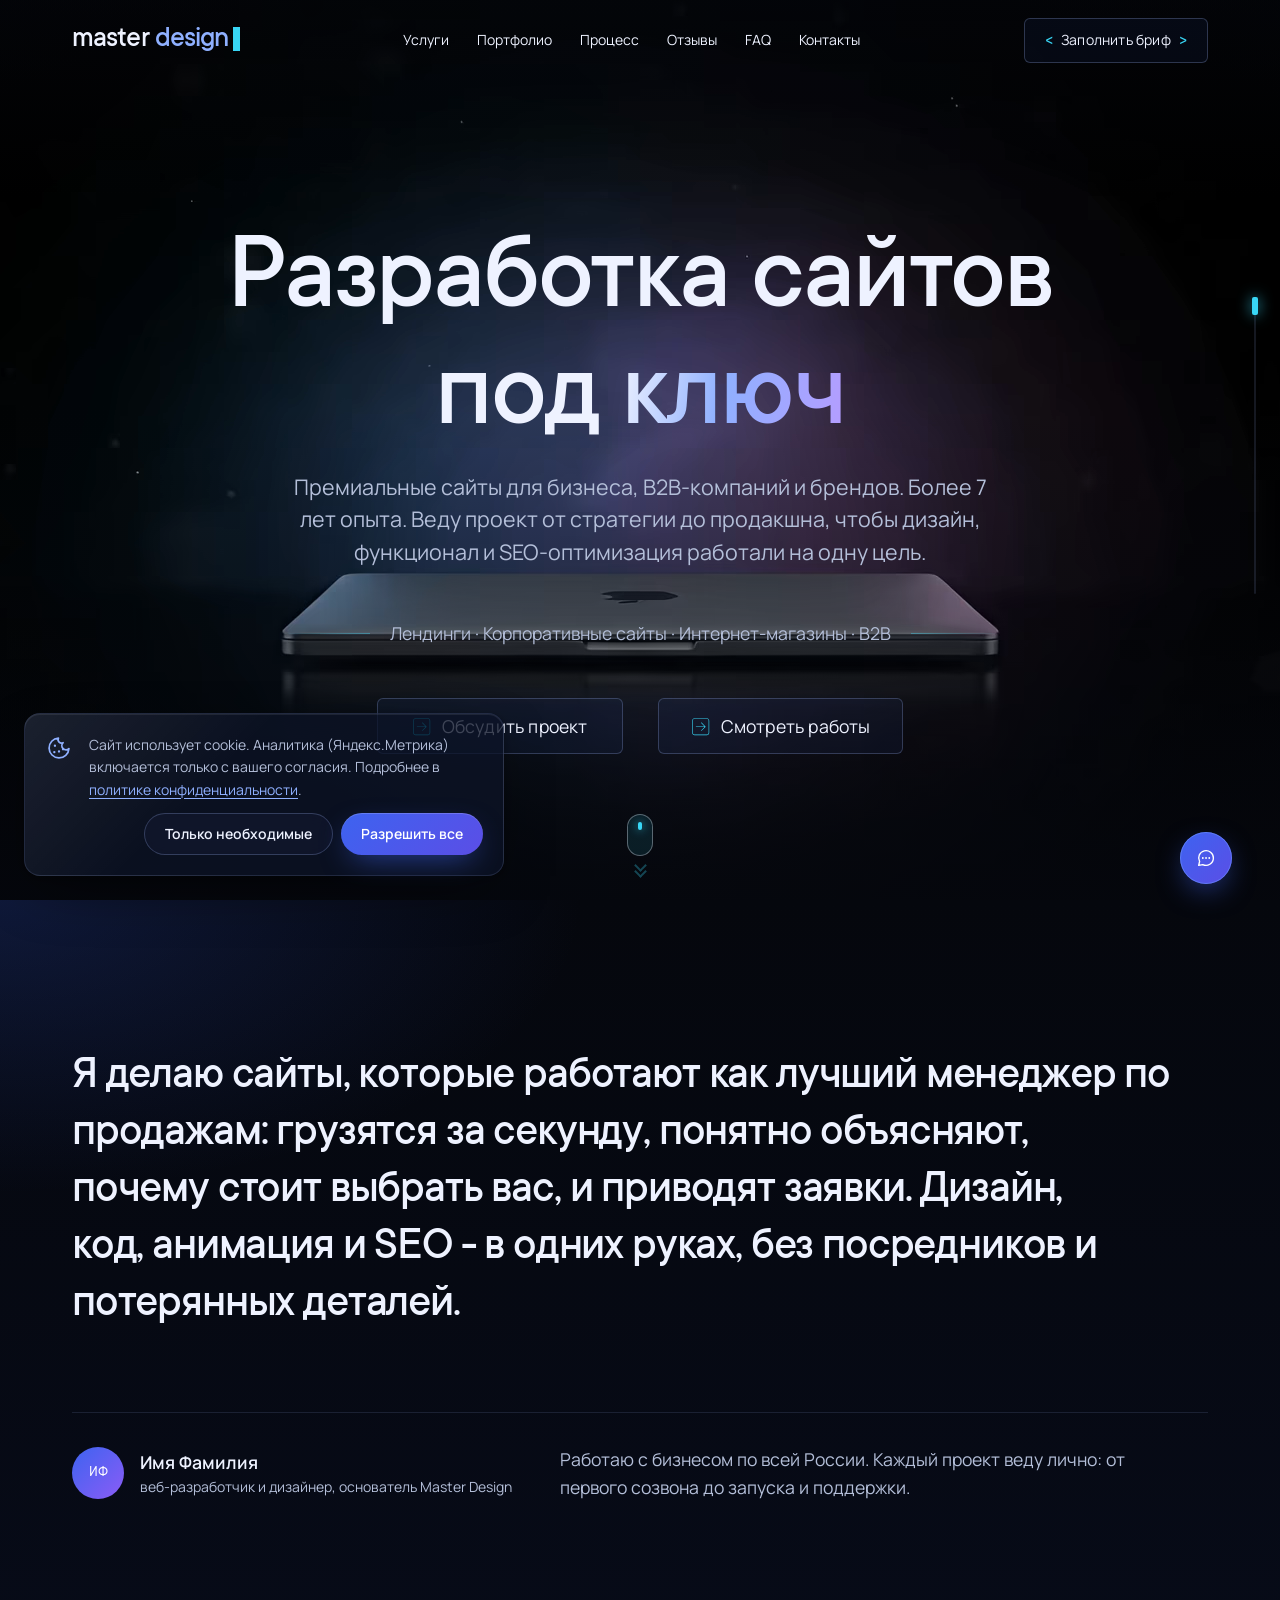
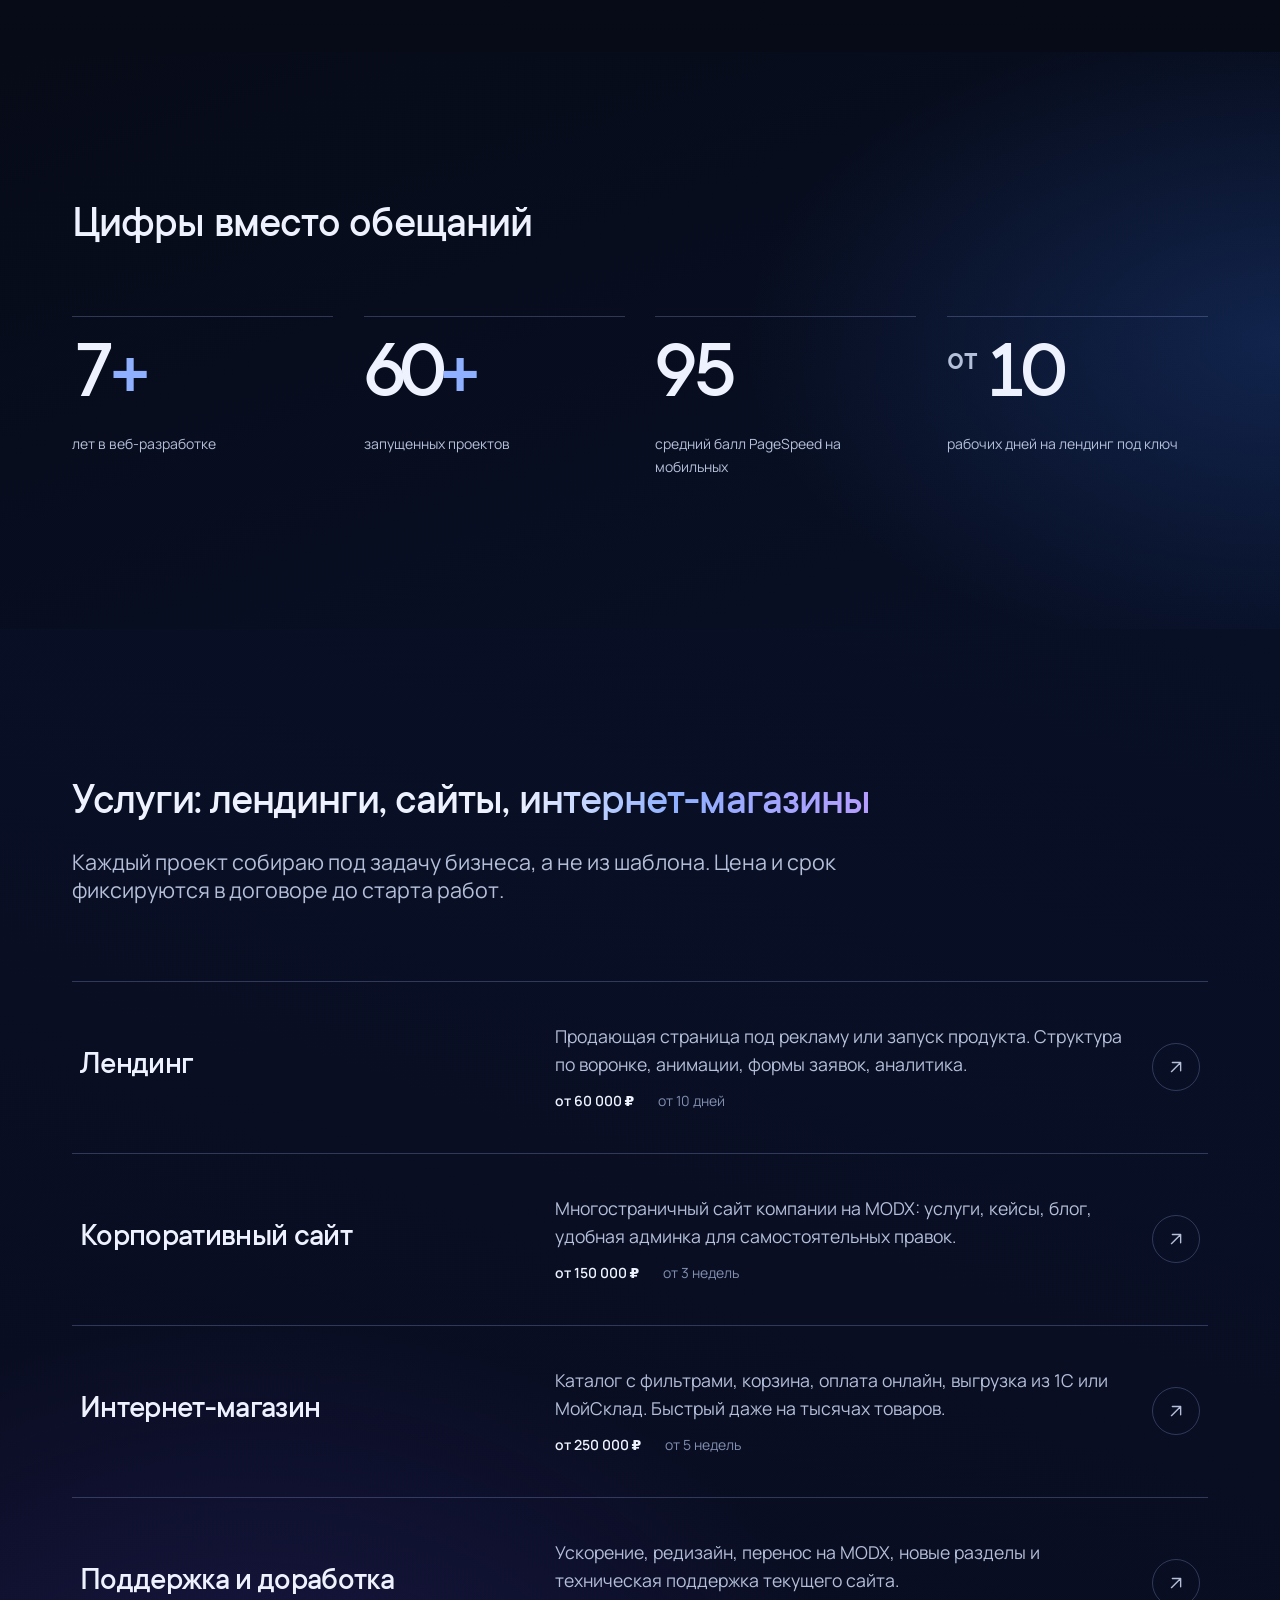
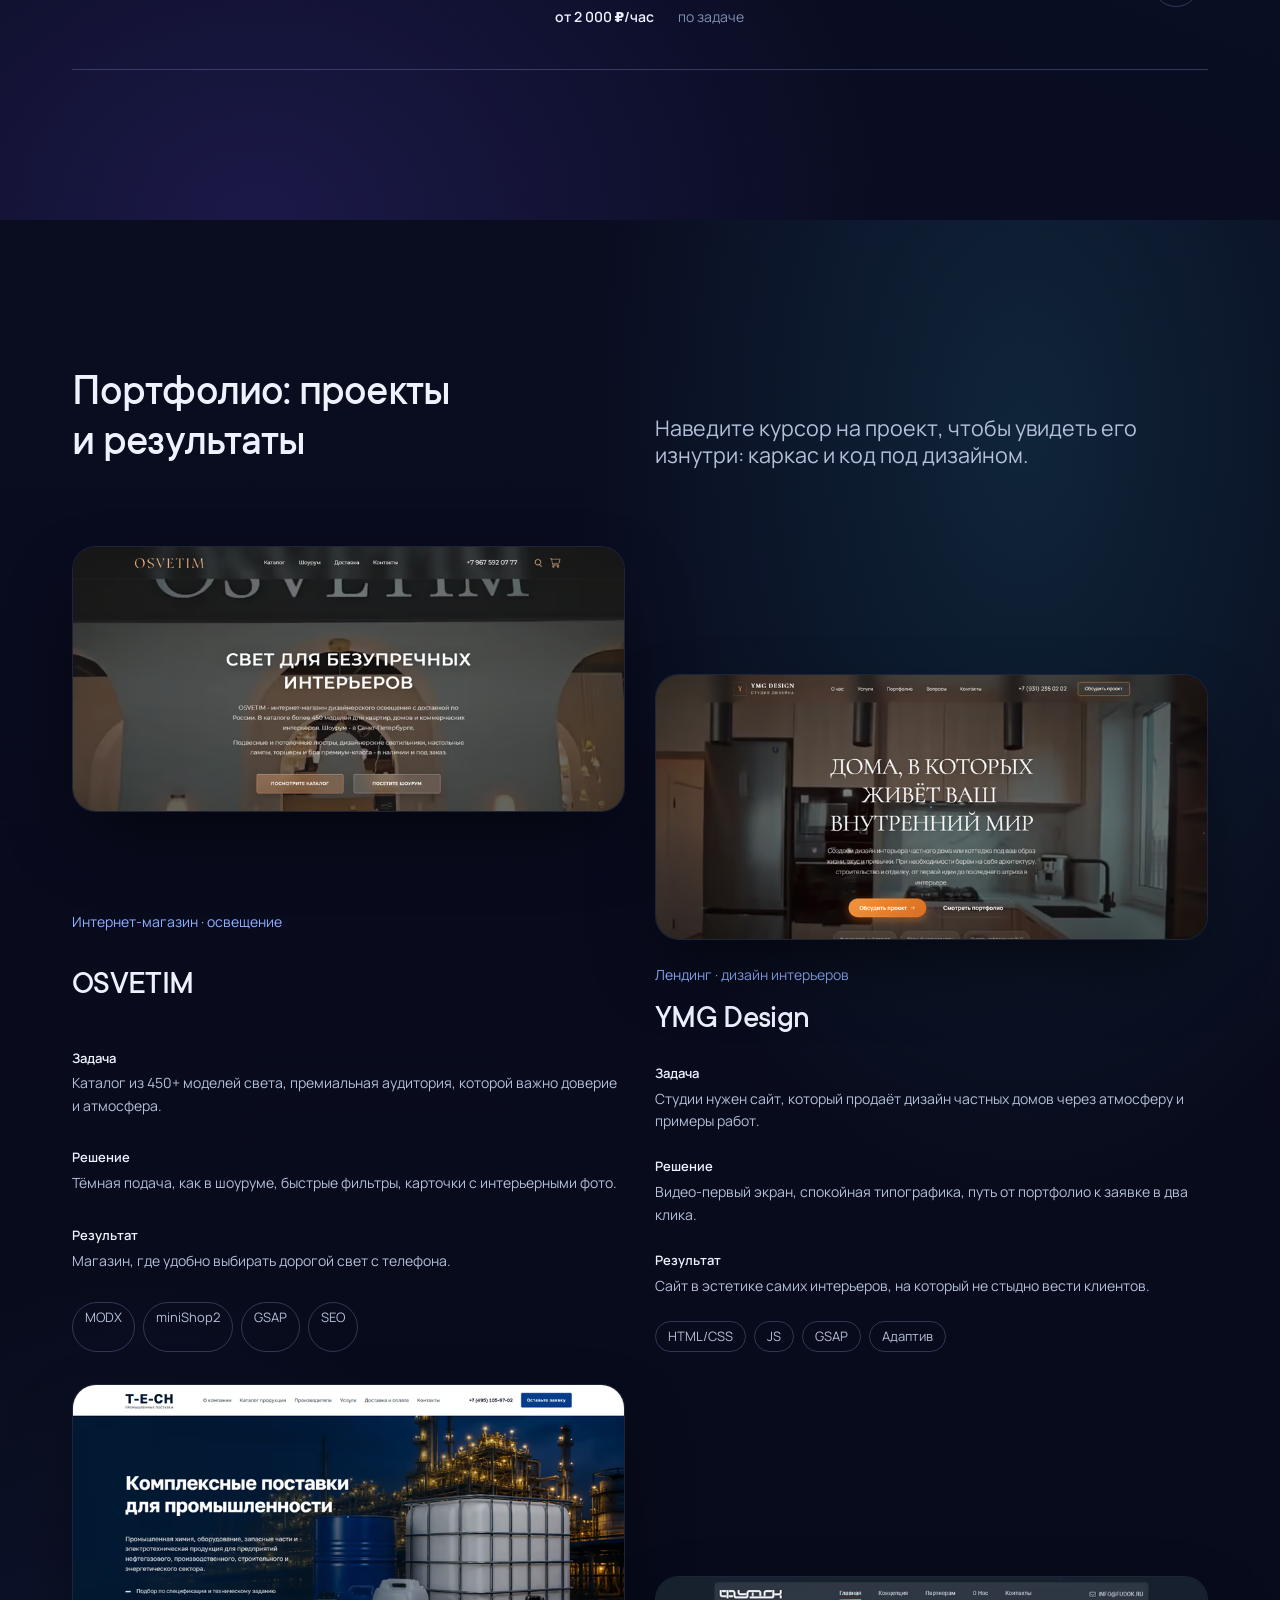
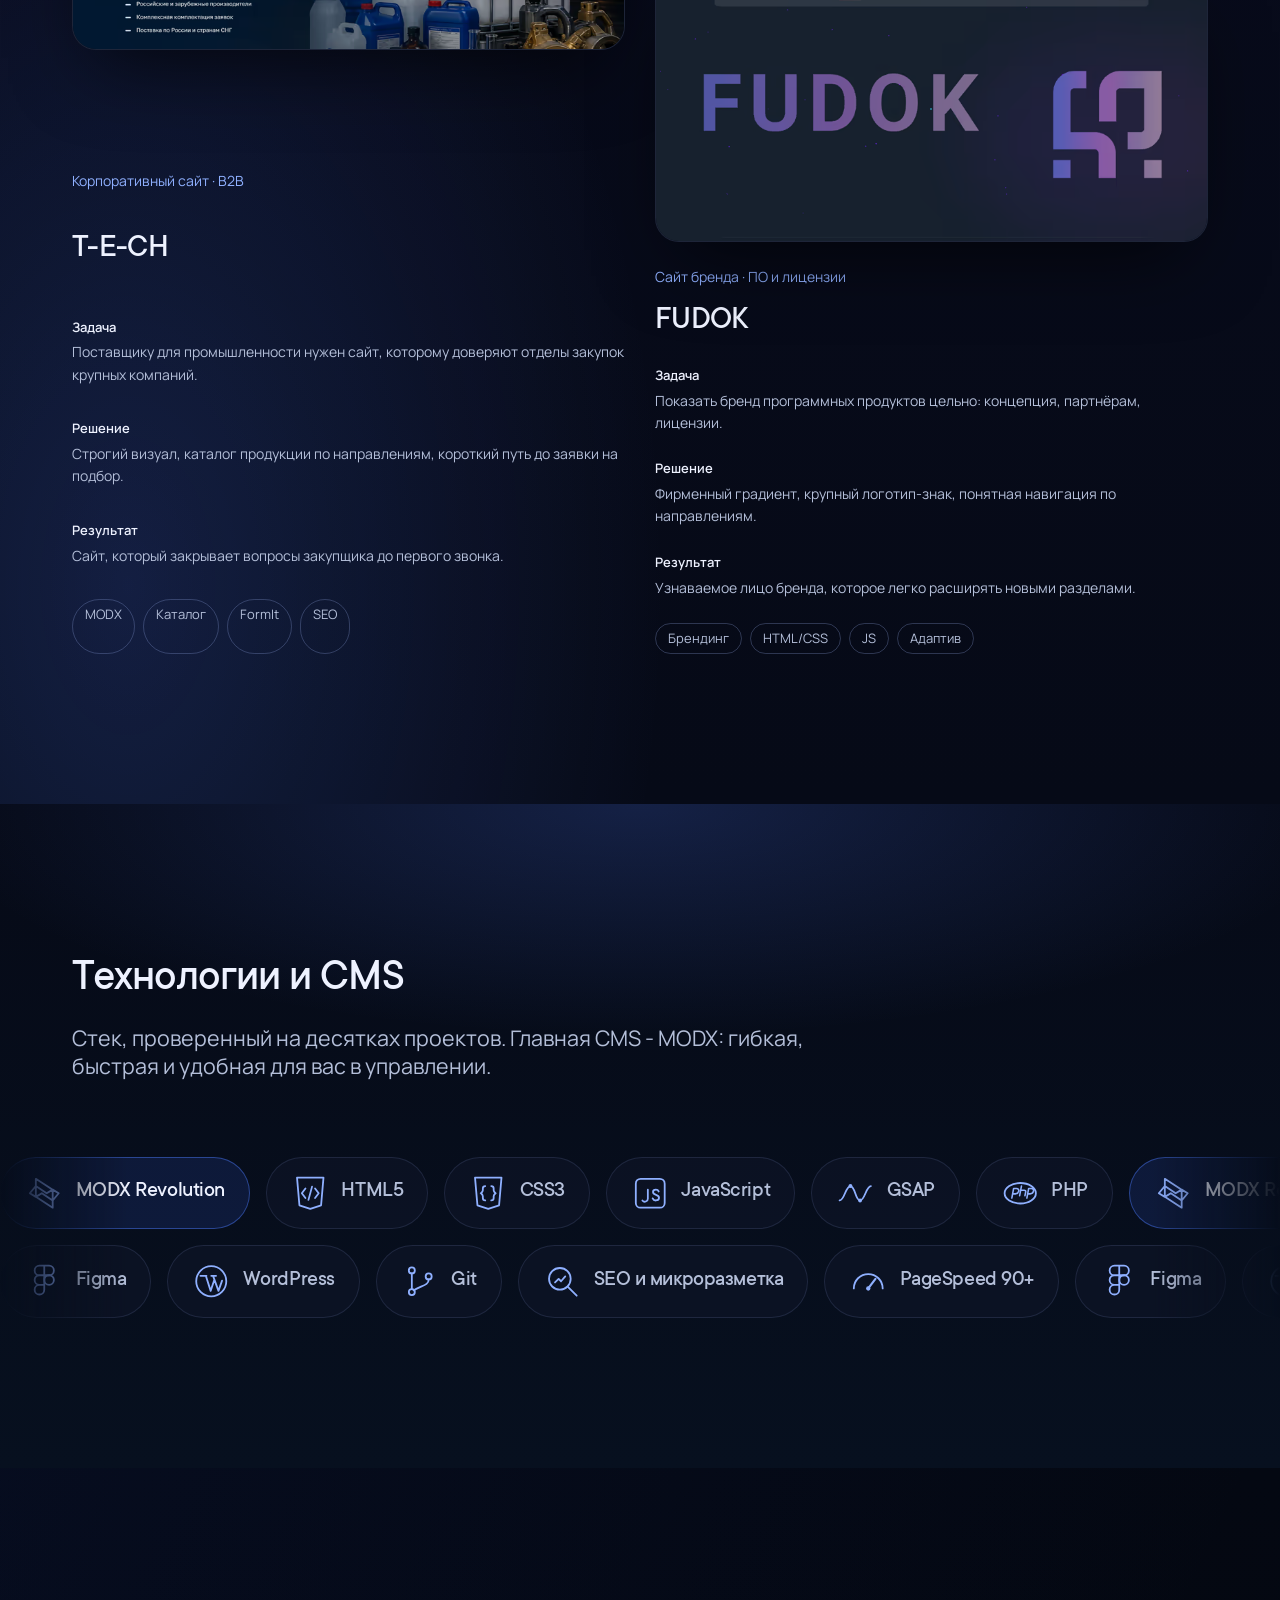
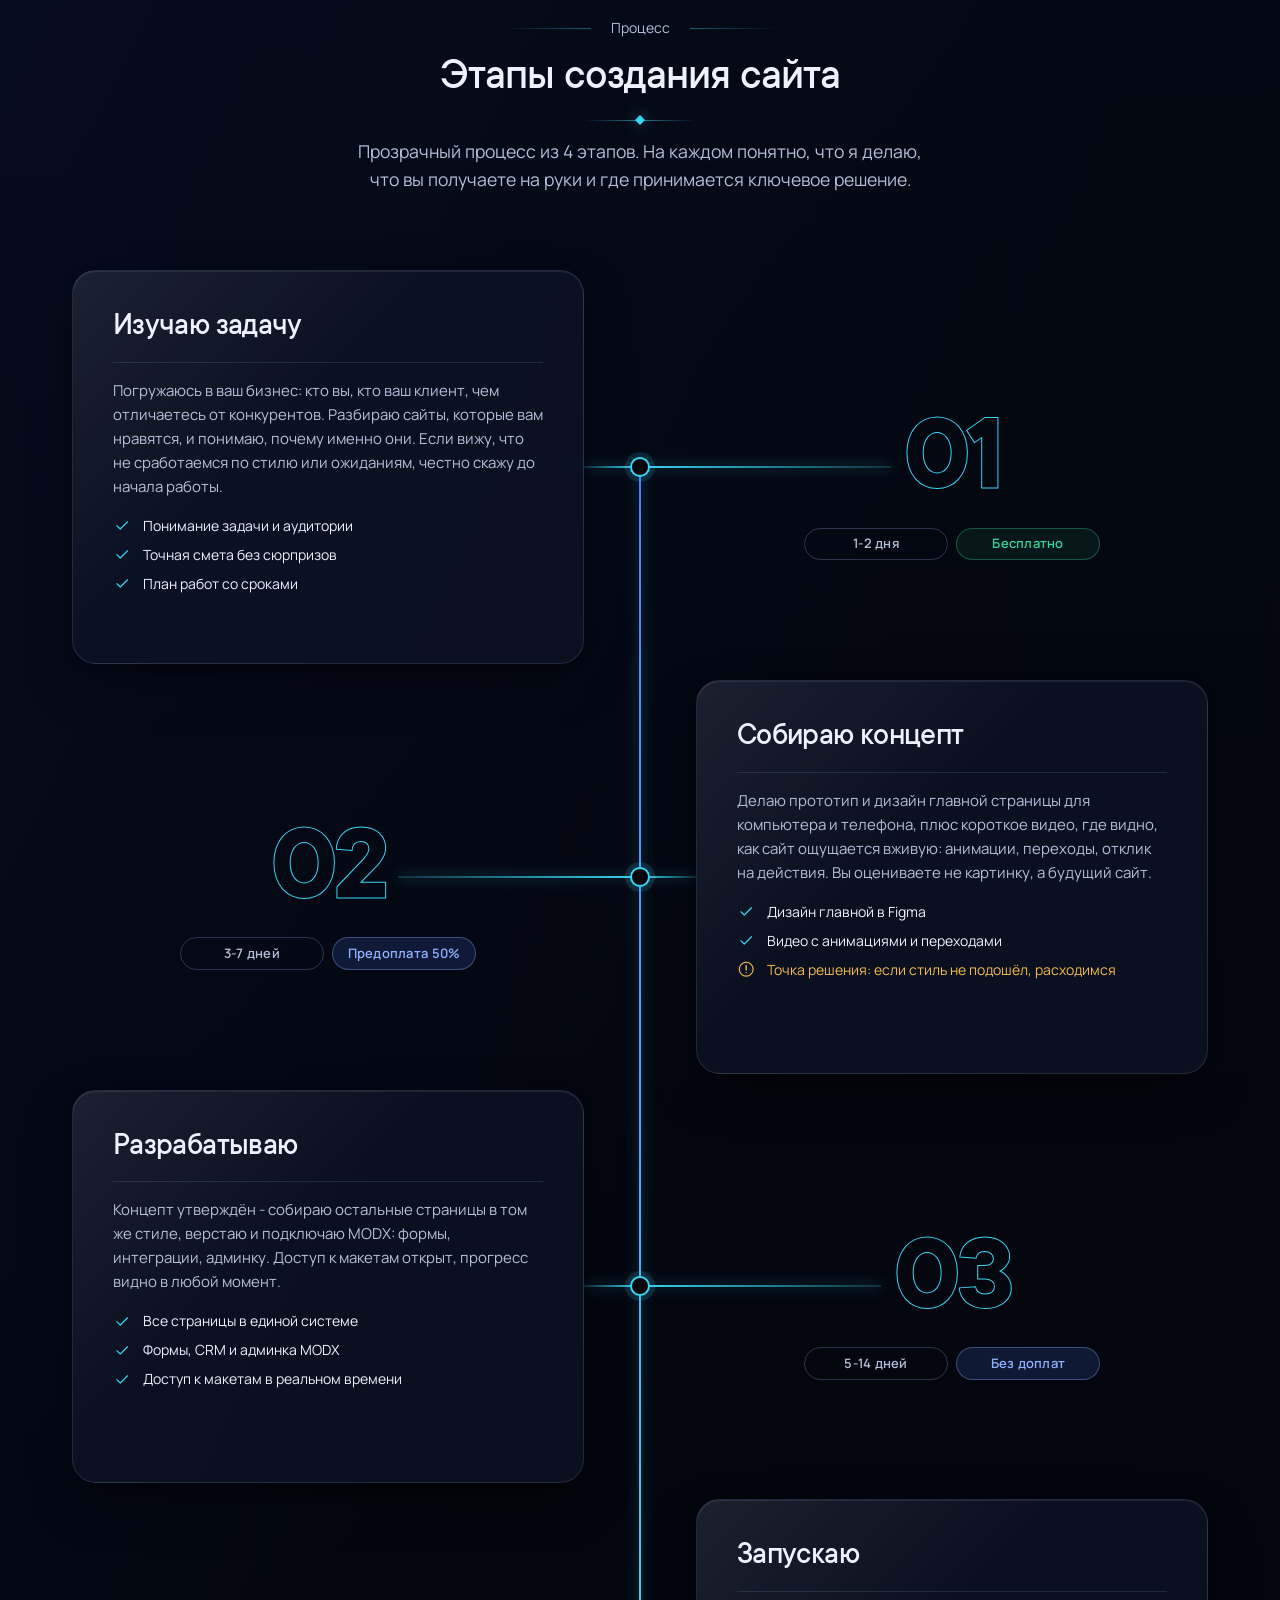
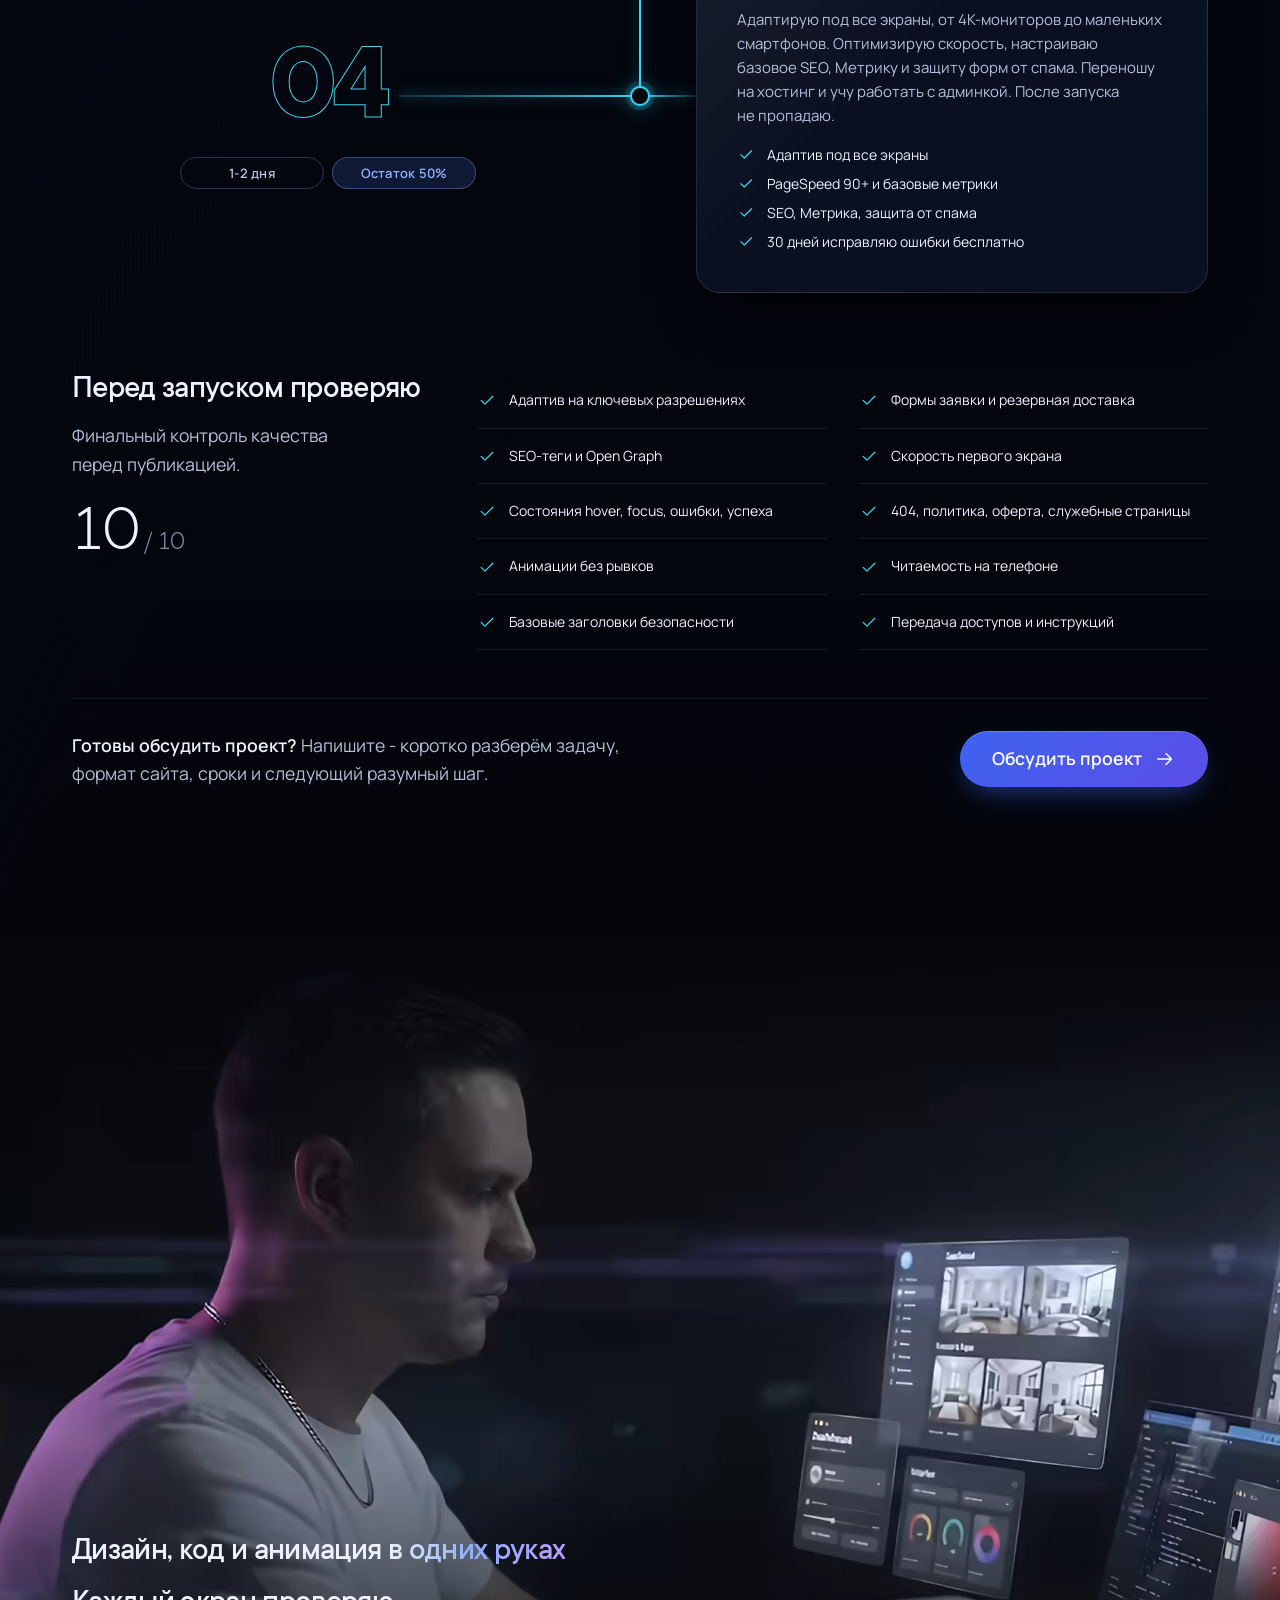
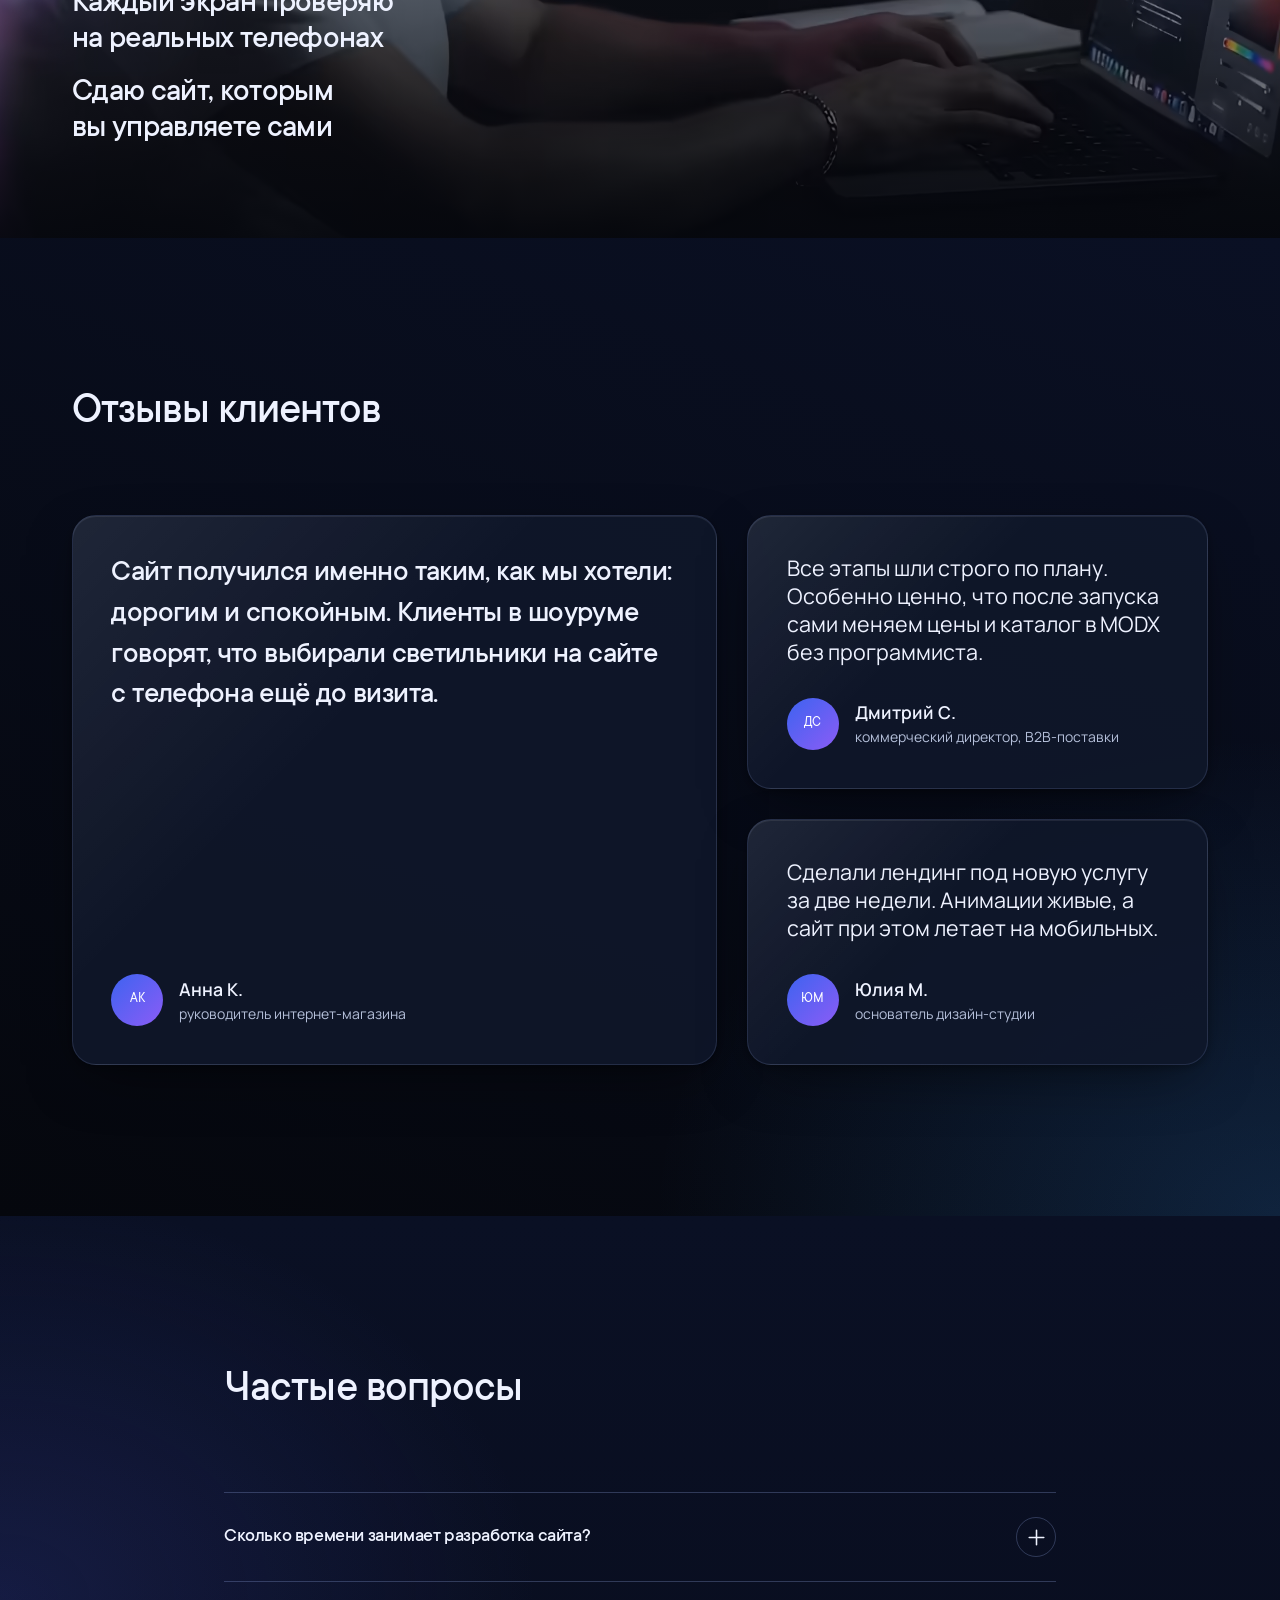
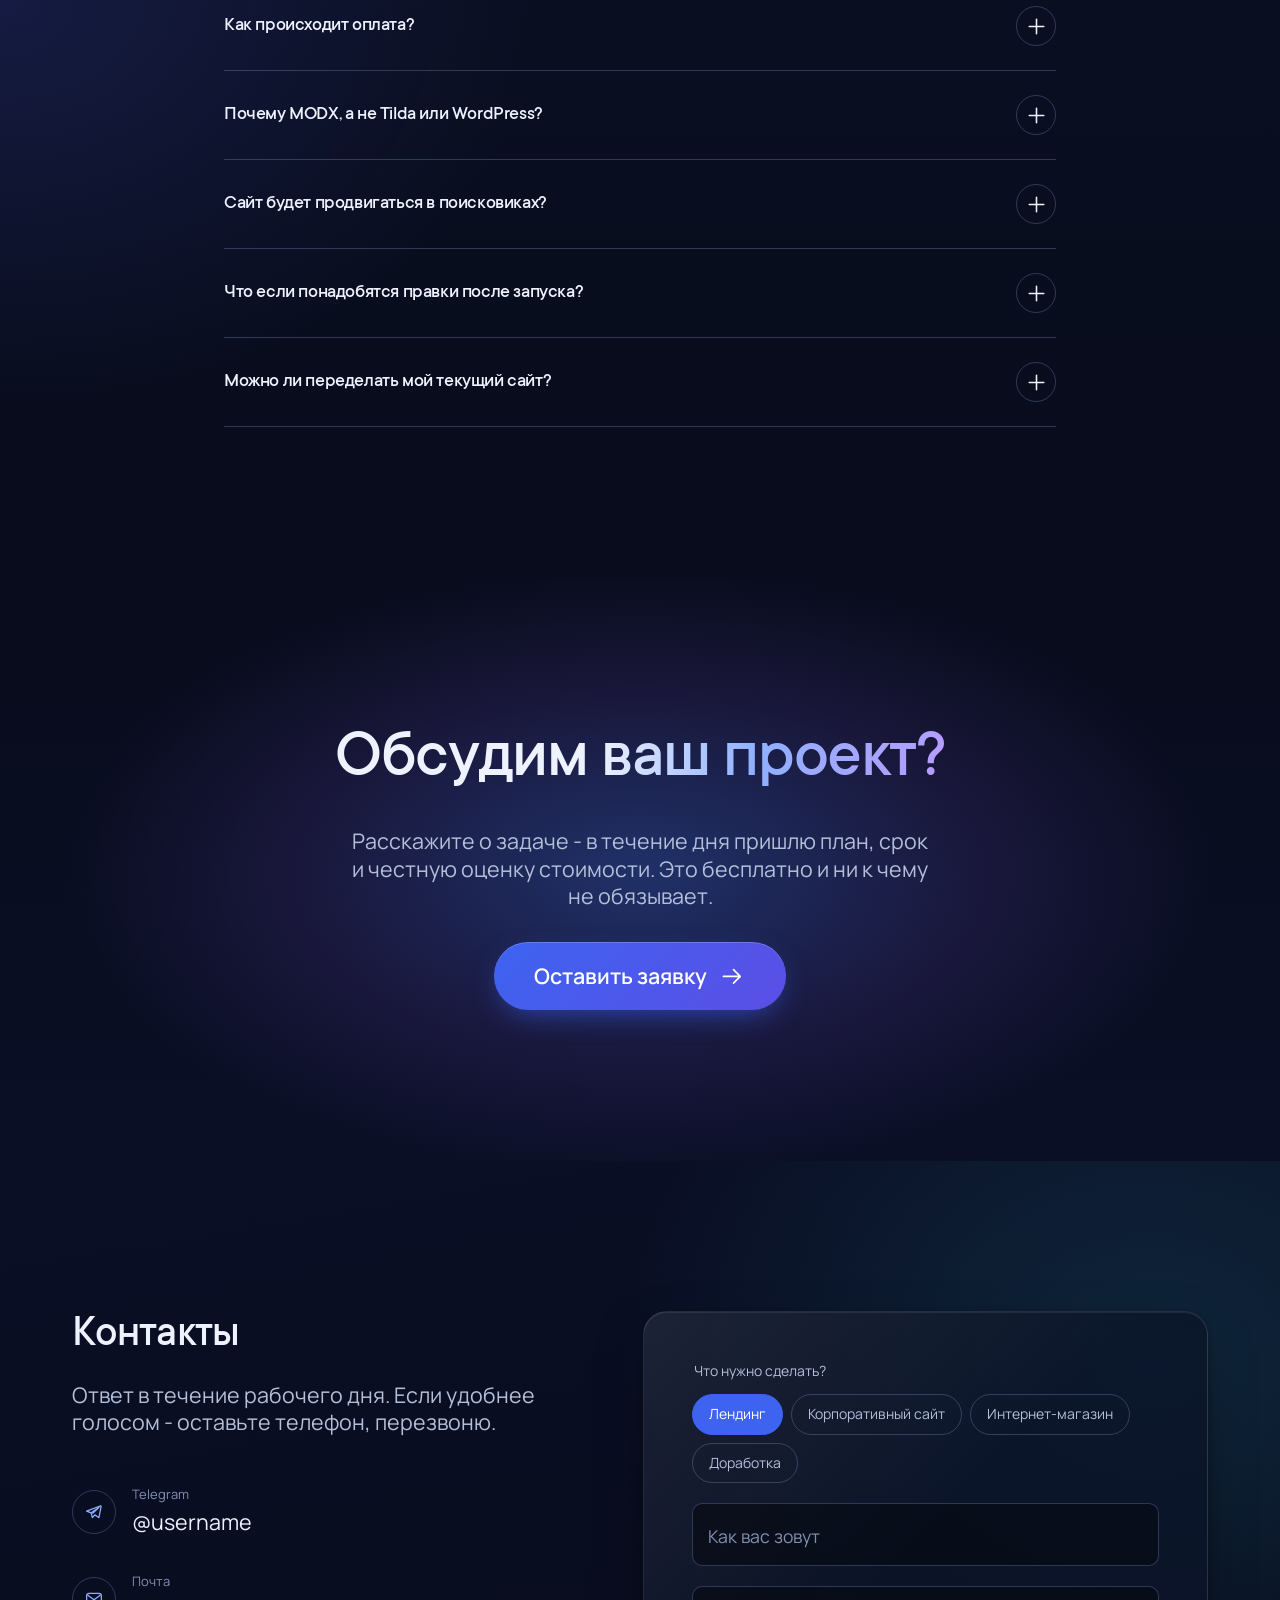
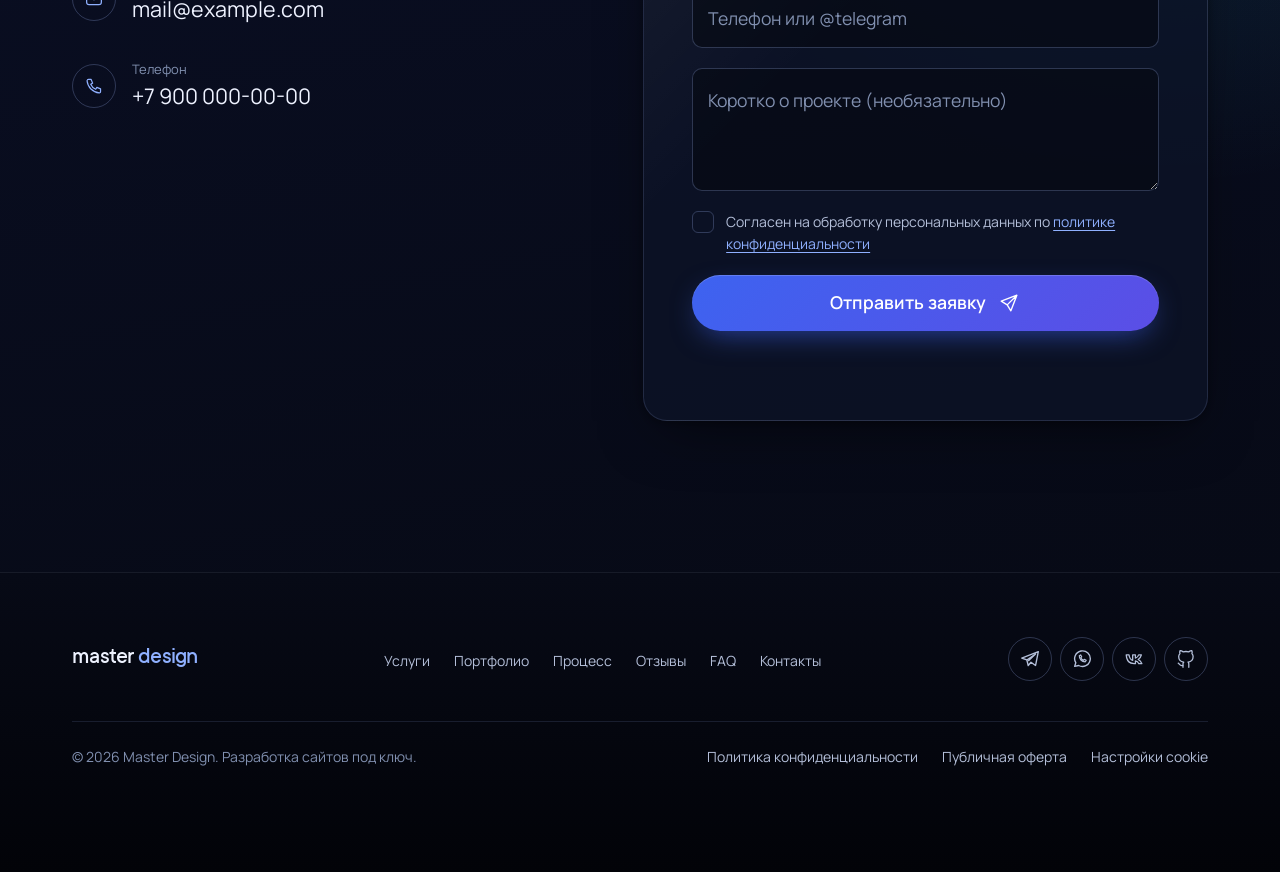
==== index.html @ 14c675ec "Process steps block update" ====
<!DOCTYPE html>
<html lang="ru" class="no-js">
<head>
  <!-- chunk:head-meta -->
  <meta charset="utf-8">
  <script>document.documentElement.classList.replace('no-js', 'js');</script>
  <meta name="viewport" content="width=device-width, initial-scale=1, viewport-fit=cover">
  <title>Разработка сайтов под ключ, лендингов и интернет-магазинов | Master Design</title>
  <meta name="description" content="Создаю сайты, лендинги и интернет-магазины под ключ: дизайн, анимация, адаптив, SEO-оптимизация и CMS MODX. Быстрые сайты с высоким баллом PageSpeed. Портфолио и сроки.">
  <link rel="canonical" href="https://master-design.com/">
  <meta name="theme-color" content="#05070d">
  <meta name="color-scheme" content="dark">
  <meta name="format-detection" content="telephone=no">
  <!-- /chunk:head-meta -->

  <!-- chunk:head-og -->
  <meta property="og:type" content="website">
  <meta property="og:locale" content="ru_RU">
  <meta property="og:site_name" content="Master Design">
  <meta property="og:title" content="Разработка сайтов под ключ | Master Design">
  <meta property="og:description" content="Сайты, лендинги и интернет-магазины с премиальным дизайном и быстрой загрузкой.">
  <meta property="og:url" content="https://master-design.com/">
  <meta property="og:image" content="https://master-design.com/assets/images/og/og-cover.jpg">
  <meta property="og:image:width" content="1200">
  <meta property="og:image:height" content="630">
  <meta property="og:image:alt" content="Master Design - разработка сайтов под ключ">
  <meta name="twitter:card" content="summary_large_image">
  <meta name="twitter:title" content="Разработка сайтов под ключ | Master Design">
  <meta name="twitter:description" content="Сайты, лендинги и интернет-магазины с премиальным дизайном и быстрой загрузкой.">
  <meta name="twitter:image" content="https://master-design.com/assets/images/og/og-cover.jpg">
  <!-- /chunk:head-og -->

  <!-- chunk:head-icons -->
  <link rel="icon" href="assets/images/favicon/favicon.ico" sizes="32x32">
  <link rel="icon" href="assets/images/favicon/favicon.svg" type="image/svg+xml">
  <link rel="apple-touch-icon" href="assets/images/favicon/apple-touch-icon.png">
  <link rel="manifest" href="manifest.json">
  <!-- /chunk:head-icons -->

  <!-- chunk:head-preload: только критичное для первого экрана -->
  <link rel="preload" href="assets/fonts/TTCommons-Medium.woff2" as="font" type="font/woff2" crossorigin>
  <link rel="preload" href="assets/video/hero/poster.avif" as="image" type="image/avif" fetchpriority="high">
  <!-- /chunk:head-preload -->

  <!-- chunk:head-critical-css: первый экран (прелоадер) -->
  <style>
    /* TT Commons Medium для логотипа прелоадера (preload + font-display: block): без подмены шрифта и без CLS. Тот же файл потом использует --font-display */
    @font-face{font-family:"TT Commons Logo";font-display:block;font-weight:500;src:url("assets/fonts/TTCommons-Medium.woff2") format("woff2")}
    :root{--c-bg:#05070d;--c-deep:#020308;--c-text:#eef2ff;--c-muted:#8190b0;--c-cyan:#38d6f5}
    html{background:var(--c-bg);color:var(--c-text);color-scheme:dark}
    body{margin:0;font-family:"Manrope","Segoe UI",system-ui,sans-serif}
    .preloader{position:fixed;inset:0;z-index:1000;display:grid;place-items:center;background:var(--c-deep)}
    .preloader__inner{display:grid;gap:22px;justify-items:center;width:fit-content;max-width:90vw}
    .preloader__logo{display:flex;align-items:baseline;justify-content:flex-start;width:5.7em;height:1.1em;margin:0;font:500 clamp(2rem,1.5rem + 3vw,3.5rem)/1 "TT Commons Logo","TT Commons","Segoe UI",sans-serif;letter-spacing:-.03em;color:var(--c-text)}
    .preloader__text{display:inline-block;white-space:pre}
    .preloader__caret{display:inline-block;width:.22em;height:.81em;margin-left:.16em;transform:translateY(.17em);background:var(--c-cyan);box-shadow:0 0 18px rgba(56,214,245,.55);animation:pl-blink 1s steps(1) infinite}
    @keyframes pl-blink{50%{opacity:0}}
    .preloader.is-done{pointer-events:none}
    .preloader__bar{position:relative;width:100%;height:1px;background:rgba(148,170,230,.16);overflow:hidden}
    .preloader__fill{position:absolute;inset:0;background:linear-gradient(90deg,#4f7cff,#38d6f5);transform:scaleX(0);transform-origin:left}
    .preloader__count{font:500 .8125rem/1 "Manrope",sans-serif;color:var(--c-muted);font-variant-numeric:tabular-nums}
    .no-js .preloader{display:none}
    .visually-hidden{position:absolute!important;width:1px;height:1px;margin:-1px;overflow:hidden;clip:rect(0 0 0 0);white-space:nowrap}
    .skip-link{position:fixed;top:16px;left:16px;transform:translateY(-200%)}
    /* Контент скрыт, пока не пришёл style.css: иначе перестройка вёрстки под прелоадером даёт CLS */
    .js #smooth-wrapper{visibility:hidden}
    .js:not(.fonts-ready) .hero__content{visibility:hidden}
  </style>
  <!-- /chunk:head-critical-css -->

  <!-- Стили блокирующие: навбар и первый экран видны сразу с первой отрисовки, без "выпрыгивания"
       после асинхронной подгрузки style.css -->
  <link rel="stylesheet" href="design-tokens.css?v=20261003j">
  <link rel="stylesheet" href="style.css?v=20261003j">

  <!-- chunk:head-schema -->
  <script type="application/ld+json">
  {
    "@context": "https://schema.org",
    "@graph": [
      {
        "@type": "ProfessionalService",
        "@id": "https://master-design.com/#service",
        "name": "Master Design",
        "url": "https://master-design.com/",
        "image": "https://master-design.com/assets/images/og/og-cover.jpg",
        "logo": "https://master-design.com/assets/images/favicon/icon-512.png",
        "description": "Разработка сайтов, лендингов и интернет-магазинов под ключ.",
        "areaServed": { "@type": "Country", "name": "Россия" },
        "priceRange": "₽₽",
        "email": "mail@example.com",
        "telephone": "+7-900-000-00-00",
        "founder": { "@id": "https://master-design.com/#person" },
        "knowsAbout": ["Разработка сайтов", "Лендинги", "Интернет-магазины", "MODX", "SEO-оптимизация", "GSAP-анимация"],
        "hasOfferCatalog": {
          "@type": "OfferCatalog",
          "name": "Услуги",
          "itemListElement": [
            { "@type": "Offer", "itemOffered": { "@type": "Service", "name": "Разработка лендинга" } },
            { "@type": "Offer", "itemOffered": { "@type": "Service", "name": "Корпоративный сайт под ключ" } },
            { "@type": "Offer", "itemOffered": { "@type": "Service", "name": "Интернет-магазин на MODX" } },
            { "@type": "Offer", "itemOffered": { "@type": "Service", "name": "Поддержка и доработка сайтов" } }
          ]
        },
        "sameAs": []
      },
      {
        "@type": "Person",
        "@id": "https://master-design.com/#person",
        "name": "Имя Фамилия",
        "jobTitle": "Веб-разработчик",
        "url": "https://master-design.com/",
        "worksFor": { "@id": "https://master-design.com/#service" }
      },
      {
        "@type": "FAQPage",
        "@id": "https://master-design.com/#faq",
        "mainEntity": [
          { "@type": "Question", "name": "Сколько времени занимает разработка сайта?", "acceptedAnswer": { "@type": "Answer", "text": "Лендинг - от 10 рабочих дней, корпоративный сайт - от 3 недель, интернет-магазин - от 5 недель. Точный срок фиксируется в договоре после брифа." } },
          { "@type": "Question", "name": "Как происходит оплата?", "acceptedAnswer": { "@type": "Answer", "text": "Работа делится на этапы. Предоплата 50%, остаток - после приёмки готового сайта. Работаю по договору, возможна оплата от ИП или самозанятого." } },
          { "@type": "Question", "name": "Почему MODX, а не Tilda или WordPress?", "acceptedAnswer": { "@type": "Answer", "text": "MODX не ограничивает дизайн, быстро работает и безопасен. Вы получаете удобную админку, где сами меняете тексты, цены и фото без программиста." } },
          { "@type": "Question", "name": "Сайт будет продвигаться в поисковиках?", "acceptedAnswer": { "@type": "Answer", "text": "Базовая SEO-оптимизация входит в каждый проект: структура заголовков, мета-теги, микроразметка, скорость загрузки, адаптивность и настройка аналитики." } },
          { "@type": "Question", "name": "Что если понадобятся правки после запуска?", "acceptedAnswer": { "@type": "Answer", "text": "30 дней после запуска исправляю ошибки бесплатно. Дальше доступна поддержка по часам или ежемесячный тариф." } },
          { "@type": "Question", "name": "Можно ли переделать мой текущий сайт?", "acceptedAnswer": { "@type": "Answer", "text": "Да. Сначала провожу аудит: скорость, SEO, удобство. Потом предлагаю редизайн или перенос на MODX с сохранением позиций в поиске." } }
        ]
      }
    ]
  }
  </script>
  <!-- /chunk:head-schema -->

  <!-- chunk:head-analytics: Яндекс.Метрика / GA4 подключаются в script.js (loadAnalytics) только после согласия в cookie-баннере -->

  <script src="assets/js/vendor/gsap.min.js" defer></script>
  <script src="assets/js/vendor/ScrollTrigger.min.js" defer></script>
  <script src="assets/js/vendor/ScrollSmoother.min.js" defer></script>
  <script src="assets/js/vendor/SplitText.min.js" defer></script>
  <script src="script.js?v=20261003j" defer></script>
</head>
<body>
  <!-- chunk:preloader -->
  <div class="preloader js-preloader" role="status" aria-live="polite" aria-label="Загрузка сайта">
    <div class="preloader__inner">
      <p class="preloader__logo" aria-hidden="true"><span class="preloader__text js-preloader-text">master design</span><span class="preloader__caret js-preloader-caret"></span></p>
      <div class="preloader__bar" aria-hidden="true"><span class="preloader__fill js-preloader-fill"></span></div>
      <span class="preloader__count js-preloader-count" aria-hidden="true">0%</span>
    </div>
  </div>
  <!-- /chunk:preloader -->

  <!-- chunk:svg-sprite (копия assets/icons/sprite.svg) -->
  <svg class="visually-hidden" aria-hidden="true" focusable="false" xmlns="http://www.w3.org/2000/svg">
    <symbol id="i-arrow-right" viewBox="0 0 24 24"><path d="M4 12h15M13 6l6 6-6 6" fill="none" stroke="currentColor" stroke-width="1.5" stroke-linecap="round" stroke-linejoin="round"/></symbol>
    <symbol id="i-arrow-up-right" viewBox="0 0 24 24"><path d="M7 17 17 7M8 7h9v9" fill="none" stroke="currentColor" stroke-width="1.5" stroke-linecap="round" stroke-linejoin="round"/></symbol>
    <symbol id="i-arrow-up" viewBox="0 0 24 24"><path d="M12 20V5M6 11l6-6 6 6" fill="none" stroke="currentColor" stroke-width="1.5" stroke-linecap="round" stroke-linejoin="round"/></symbol>
    <symbol id="i-plus" viewBox="0 0 24 24"><path d="M12 5v14M5 12h14" fill="none" stroke="currentColor" stroke-width="1.5" stroke-linecap="round"/></symbol>
    <symbol id="i-close" viewBox="0 0 24 24"><path d="M6 6l12 12M18 6 6 18" fill="none" stroke="currentColor" stroke-width="1.5" stroke-linecap="round"/></symbol>
    <symbol id="i-menu" viewBox="0 0 24 24"><path d="M4 8h16M4 16h10" fill="none" stroke="currentColor" stroke-width="1.5" stroke-linecap="round"/></symbol>
    <symbol id="i-check" viewBox="0 0 24 24"><path d="m5 12.5 4.5 4.5L19 7.5" fill="none" stroke="currentColor" stroke-width="1.5" stroke-linecap="round" stroke-linejoin="round"/></symbol>
    <symbol id="i-alert" viewBox="0 0 24 24"><circle cx="12" cy="12" r="9" fill="none" stroke="currentColor" stroke-width="1.5"/><path d="M12 7.5v5.5M12 16.5h.01" stroke="currentColor" stroke-width="1.8" stroke-linecap="round"/></symbol>
    <symbol id="i-chat" viewBox="0 0 24 24"><path d="M20 12a8 8 0 0 1-11.6 7.1L4 20l1-4.2A8 8 0 1 1 20 12Z" fill="none" stroke="currentColor" stroke-width="1.5" stroke-linejoin="round"/><path d="M8.5 12h.01M12 12h.01M15.5 12h.01" stroke="currentColor" stroke-width="2" stroke-linecap="round"/></symbol>
    <symbol id="i-send" viewBox="0 0 24 24"><path d="M20.5 3.5 10 14M20.5 3.5 14 20.5l-4-6.5-6.5-4 17-6.5Z" fill="none" stroke="currentColor" stroke-width="1.5" stroke-linejoin="round"/></symbol>
    <symbol id="i-mail" viewBox="0 0 24 24"><rect x="3" y="5" width="18" height="14" rx="3" fill="none" stroke="currentColor" stroke-width="1.5"/><path d="m4 7 8 6 8-6" fill="none" stroke="currentColor" stroke-width="1.5" stroke-linejoin="round"/></symbol>
    <symbol id="i-phone" viewBox="0 0 24 24"><path d="M5 4h3.5l1.8 4.5-2.3 1.4a11 11 0 0 0 6.1 6.1l1.4-2.3L20 15.5V19a1.5 1.5 0 0 1-1.6 1.5A16.5 16.5 0 0 1 3.5 5.6 1.5 1.5 0 0 1 5 4Z" fill="none" stroke="currentColor" stroke-width="1.5" stroke-linejoin="round"/></symbol>
    <symbol id="i-telegram" viewBox="0 0 24 24"><path d="M21 4 3 11l5.5 2L10 19l3-3.5 5 3.5L21 4ZM8.5 13 18 6.5 10 14" fill="none" stroke="currentColor" stroke-width="1.5" stroke-linejoin="round"/></symbol>
    <symbol id="i-whatsapp" viewBox="0 0 24 24"><path d="M4 20l1.2-4A8.5 8.5 0 1 1 8.3 19Z" fill="none" stroke="currentColor" stroke-width="1.5" stroke-linejoin="round"/><path d="M9 8.5c0 3.5 2.5 6.5 6.5 6.5l1-1.6-2-1-1 .9a4.5 4.5 0 0 1-2.8-2.8l.9-1-1-2Z" fill="none" stroke="currentColor" stroke-width="1.3" stroke-linejoin="round"/></symbol>
    <symbol id="i-vk" viewBox="0 0 24 24"><path d="M3.5 7.5h3c.5 3 2 5.5 4 6V7.5h3v3.5c1.5-.3 3-2 3.5-3.5h3c-.5 2.2-2 4-3.5 5 1.6.8 3.2 2.4 4 4.5h-3.3c-.7-1.6-2-2.8-3.7-3v3H12c-5 0-8.2-3.5-8.5-9.5Z" fill="none" stroke="currentColor" stroke-width="1.4" stroke-linejoin="round"/></symbol>
    <symbol id="i-github" viewBox="0 0 24 24"><path d="M9 19c-4 1.3-4-2-5.5-2.5M15 21v-3.4a3 3 0 0 0-.8-2.3c2.7-.3 5.5-1.3 5.5-6a4.6 4.6 0 0 0-1.3-3.2 4.3 4.3 0 0 0-.1-3.2s-1-.3-3.4 1.3a11.6 11.6 0 0 0-6 0C6.5 2.6 5.5 2.9 5.5 2.9a4.3 4.3 0 0 0-.1 3.2A4.6 4.6 0 0 0 4 9.3c0 4.6 2.8 5.7 5.5 6a3 3 0 0 0-.8 2.3V21" fill="none" stroke="currentColor" stroke-width="1.4" stroke-linecap="round" stroke-linejoin="round"/></symbol>
    <symbol id="i-cookie" viewBox="0 0 24 24"><path d="M20.5 12.5A8.5 8.5 0 1 1 11.5 3.5a3 3 0 0 0 4 4 3 3 0 0 0 5 5Z" fill="none" stroke="currentColor" stroke-width="1.5" stroke-linejoin="round"/><path d="M8.5 10h.01M12 15h.01M8 15.5h.01M15.5 13h.01" stroke="currentColor" stroke-width="2" stroke-linecap="round"/></symbol>
    <!-- Стек -->
    <symbol id="i-html" viewBox="0 0 32 32"><path d="M5 3h22l-2 23-9 3-9-3L5 3Z" fill="none" stroke="currentColor" stroke-width="1.5" stroke-linejoin="round"/><path d="M12 12l-3 4 3 4M20 12l3 4-3 4M17.5 10.5l-3 11" fill="none" stroke="currentColor" stroke-width="1.5" stroke-linecap="round" stroke-linejoin="round"/></symbol>
    <symbol id="i-css" viewBox="0 0 32 32"><path d="M5 3h22l-2 23-9 3-9-3L5 3Z" fill="none" stroke="currentColor" stroke-width="1.5" stroke-linejoin="round"/><path d="M13.5 10c-1.5 0-2 .7-2 2v1.5c0 1-.5 1.5-1.5 2.5 1 1 1.5 1.5 1.5 2.5V20c0 1.3.5 2 2 2M18.5 10c1.5 0 2 .7 2 2v1.5c0 1 .5 1.5 1.5 2.5-1 1-1.5 1.5-1.5 2.5V20c0 1.3-.5 2-2 2" fill="none" stroke="currentColor" stroke-width="1.5" stroke-linecap="round"/></symbol>
    <symbol id="i-js" viewBox="0 0 32 32"><rect x="4" y="4" width="24" height="24" rx="4" fill="none" stroke="currentColor" stroke-width="1.5"/><path d="M14 13v7.5a2.5 2.5 0 0 1-4.5 1.5M23 14.5a2.5 2.5 0 0 0-2.3-1.5c-1.4 0-2.4.8-2.4 2 0 3 5 1.8 5 4.8 0 1.3-1.1 2.2-2.6 2.2a2.8 2.8 0 0 1-2.7-1.7" fill="none" stroke="currentColor" stroke-width="1.5" stroke-linecap="round"/></symbol>
    <symbol id="i-gsap" viewBox="0 0 32 32"><path d="M3 22c4 0 5-12 9-12s4 12 8 12 5-12 9-12" fill="none" stroke="currentColor" stroke-width="1.5" stroke-linecap="round"/><circle cx="12" cy="10" r="1.6" fill="currentColor"/><circle cx="20" cy="22" r="1.6" fill="currentColor"/></symbol>
    <symbol id="i-modx" viewBox="0 0 32 32"><path d="M9 4l14 9-5 3L9 10V4ZM23 28L9 19l5-3 9 6v6ZM4 16l5-6v9l-5-3ZM28 16l-5 6v-9l5 3Z" fill="none" stroke="currentColor" stroke-width="1.5" stroke-linejoin="round"/></symbol>
    <symbol id="i-php" viewBox="0 0 32 32"><ellipse cx="16" cy="16" rx="13" ry="8.5" fill="none" stroke="currentColor" stroke-width="1.5"/><path d="M9 20l1.5-8h2.5a1.8 1.8 0 0 1 1.7 2.3c-.3 1.4-1.4 2.2-2.8 2.2H10M15.5 18l1.5-8M16.5 13.5h2.8c1 0 1.4.6 1.2 1.5l-.6 3M21.5 20l1.5-8h2.3a1.8 1.8 0 0 1 1.7 2.3c-.3 1.4-1.4 2.2-2.8 2.2H22.3" fill="none" stroke="currentColor" stroke-width="1.3" stroke-linecap="round" stroke-linejoin="round"/></symbol>
    <symbol id="i-figma" viewBox="0 0 32 32"><path d="M12 3h4v8h-4a4 4 0 0 1 0-8ZM16 3h4a4 4 0 0 1 0 8h-4V3ZM12 11h4v8h-4a4 4 0 0 1 0-8ZM12 19h4v4a4 4 0 1 1-4-4Z" fill="none" stroke="currentColor" stroke-width="1.5" stroke-linejoin="round"/><circle cx="20" cy="15" r="4" fill="none" stroke="currentColor" stroke-width="1.5"/></symbol>
    <symbol id="i-wordpress" viewBox="0 0 32 32"><circle cx="16" cy="16" r="12.5" fill="none" stroke="currentColor" stroke-width="1.5"/><path d="M7 11.5h5M11.5 11.5 15.5 24l3-9M16 11.5h4M17.5 11.5l4.5 12.5 3-8.5" fill="none" stroke="currentColor" stroke-width="1.5" stroke-linecap="round" stroke-linejoin="round"/></symbol>
    <symbol id="i-git" viewBox="0 0 32 32"><circle cx="9" cy="7" r="2.5" fill="none" stroke="currentColor" stroke-width="1.5"/><circle cx="9" cy="25" r="2.5" fill="none" stroke="currentColor" stroke-width="1.5"/><circle cx="23" cy="12" r="2.5" fill="none" stroke="currentColor" stroke-width="1.5"/><path d="M9 9.5v13M23 14.5c0 5-6 5-12.5 9" fill="none" stroke="currentColor" stroke-width="1.5" stroke-linecap="round"/></symbol>
    <symbol id="i-seo" viewBox="0 0 32 32"><circle cx="14" cy="14" r="9" fill="none" stroke="currentColor" stroke-width="1.5"/><path d="M20.5 20.5 28 28M10 17l3-3 2 2 3.5-4" fill="none" stroke="currentColor" stroke-width="1.5" stroke-linecap="round" stroke-linejoin="round"/></symbol>
    <symbol id="i-pagespeed" viewBox="0 0 32 32"><path d="M4 22a12 12 0 1 1 24 0" fill="none" stroke="currentColor" stroke-width="1.5" stroke-linecap="round"/><path d="M16 22l6-8" fill="none" stroke="currentColor" stroke-width="1.8" stroke-linecap="round"/><circle cx="16" cy="22" r="1.8" fill="currentColor"/></symbol>
    <!-- Font Awesome Pro 6.7.2 by @fontawesome - https://fontawesome.com License - https://fontawesome.com/license (Commercial License) Copyright 2024 Fonticons, Inc. -->
    <symbol id="i-square-arrow-right" viewBox="0 0 448 512"><path fill="currentColor" d="M432 96c0-26.5-21.5-48-48-48L64 48C37.5 48 16 69.5 16 96l0 320c0 26.5 21.5 48 48 48l320 0c26.5 0 48-21.5 48-48l0-320zM384 32c35.3 0 64 28.7 64 64l0 320c0 35.3-28.7 64-64 64L64 480c-35.3 0-64-28.7-64-64L0 96C0 60.7 28.7 32 64 32l320 0zM349.7 261.7l-104 104c-3.1 3.1-8.2 3.1-11.3 0s-3.1-8.2 0-11.3L324.7 264 104 264c-4.4 0-8-3.6-8-8s3.6-8 8-8l220.7 0-90.3-90.3c-3.1-3.1-3.1-8.2 0-11.3s8.2-3.1 11.3 0l104 104c3.1 3.1 3.1 8.2 0 11.3z"/></symbol>
  </svg>
  <!-- /chunk:svg-sprite -->

  <a class="skip-link" href="#main">Перейти к содержанию</a>

  <!-- Глобальные слои -->
  <div class="bg-mesh" aria-hidden="true">
    <span class="bg-mesh__blob bg-mesh__blob--1"></span>
    <span class="bg-mesh__blob bg-mesh__blob--2"></span>
    <span class="bg-mesh__blob bg-mesh__blob--3"></span>
  </div>
  <div class="grain" aria-hidden="true"></div>
  <!-- Мышь как на stackbyte.dev: кастомный курсор (точка + отстающее кольцо) + прожектор + токены кода (script.js -> initCursor)
       popover="manual": курсор рисуется в top layer браузера, поэтому остаётся поверх navbar,
       плавающих кнопок и dialog-попапа мессенджера (showModal тоже кладёт его в top layer,
       обычный z-index его не перекрывает) -->
  <div class="cursor-layer js-cursor-layer" popover="manual" aria-hidden="true">
    <div class="cursor-ring js-cursor-ring"></div>
    <div class="cursor-dot js-cursor-dot"></div>
  </div>
  <div class="cursor-glow js-cursor-glow" aria-hidden="true"></div>
  <div class="code-trail js-code-trail" aria-hidden="true"></div>
  <div class="scroll-progress js-scroll-progress" aria-hidden="true">
    <span class="scroll-progress__track"></span>
    <span class="scroll-progress__fill js-scroll-progress-fill"></span>
    <span class="scroll-progress__caret js-scroll-progress-caret"></span>
  </div>

  <!-- chunk:navbar -->
  <header class="navbar js-navbar">
    <div class="navbar__inner container">
      <!-- Только мобильный: открывает попап связи (обработчик по .js-contact-popup - TODO) -->
      <button class="navbar__mail js-contact-popup" type="button" aria-label="Написать мне" aria-haspopup="dialog">
        <svg class="icon" aria-hidden="true"><use href="#i-mail"/></svg>
      </button>

      <a class="navbar__logo" href="#hero">
        master <span class="navbar__logo-accent">design</span><span class="visually-hidden">, в начало страницы</span><span class="navbar__logo-caret" aria-hidden="true"></span>
      </a>

      <!-- Мобильное меню (Decode): стеклянная панель на весь экран открывается справа шторкой со сканлайном,
           пункты расшифровываются из кодовых символов (initMobileMenu).
           На десктопе .nav__panel = display: contents - остаётся только список ссылок -->
      <nav class="navbar__nav nav js-nav" id="site-nav" aria-label="Основная навигация">
        <div class="nav__panel js-nav-panel">
          <span class="nav__scan js-nav-scan" aria-hidden="true"></span>
          <p class="nav__label" aria-hidden="true">~/master-design/nav</p>
          <ul class="nav__list" role="list">
            <li class="nav__item"><a class="nav__link" href="#services"><span class="nav__num" aria-hidden="true">01</span><span class="nav__text">Услуги</span><svg class="icon nav__arrow" aria-hidden="true"><use href="#i-arrow-up-right"/></svg></a></li>
            <li class="nav__item"><a class="nav__link" href="#portfolio"><span class="nav__num" aria-hidden="true">02</span><span class="nav__text">Портфолио</span><svg class="icon nav__arrow" aria-hidden="true"><use href="#i-arrow-up-right"/></svg></a></li>
            <li class="nav__item"><a class="nav__link" href="#process"><span class="nav__num" aria-hidden="true">03</span><span class="nav__text">Процесс</span><svg class="icon nav__arrow" aria-hidden="true"><use href="#i-arrow-up-right"/></svg></a></li>
            <li class="nav__item"><a class="nav__link" href="#reviews"><span class="nav__num" aria-hidden="true">04</span><span class="nav__text">Отзывы</span><svg class="icon nav__arrow" aria-hidden="true"><use href="#i-arrow-up-right"/></svg></a></li>
            <li class="nav__item"><a class="nav__link" href="#faq"><span class="nav__num" aria-hidden="true">05</span><span class="nav__text">FAQ</span><svg class="icon nav__arrow" aria-hidden="true"><use href="#i-arrow-up-right"/></svg></a></li>
            <li class="nav__item"><a class="nav__link" href="#contacts"><span class="nav__num" aria-hidden="true">06</span><span class="nav__text">Контакты</span><svg class="icon nav__arrow" aria-hidden="true"><use href="#i-arrow-up-right"/></svg></a></li>
          </ul>
          <div class="nav__footer">
            <ul class="nav__socials" role="list">
              <li><a class="social" href="https://t.me/username" target="_blank" rel="noopener" aria-label="Telegram"><svg class="icon" aria-hidden="true"><use href="#i-telegram"/></svg></a></li>
              <li><a class="social" href="https://wa.me/79000000000" target="_blank" rel="noopener" aria-label="WhatsApp"><svg class="icon" aria-hidden="true"><use href="#i-whatsapp"/></svg></a></li>
              <li><a class="social" href="https://vk.com/" target="_blank" rel="noopener" aria-label="ВКонтакте"><svg class="icon" aria-hidden="true"><use href="#i-vk"/></svg></a></li>
              <li><a class="social" href="mailto:mail@example.com" aria-label="Написать на почту mail@example.com"><svg class="icon" aria-hidden="true"><use href="#i-mail"/></svg></a></li>
            </ul>
            <a class="nav__cta" href="#contacts"><span aria-hidden="true">&lt;</span>Заполнить бриф<span aria-hidden="true">&gt;</span></a>
          </div>
        </div>
      </nav>

      <div class="navbar__actions">
        <a class="navbar__cta nav-cta" href="#contacts"><span class="nav-cta__bracket nav-cta__bracket--open" aria-hidden="true">&lt;</span><span class="nav-cta__label">Заполнить бриф</span><span class="nav-cta__bracket nav-cta__bracket--close" aria-hidden="true">&gt;</span></a>
        <button class="navbar__burger burger js-burger" type="button" aria-expanded="false" aria-controls="site-nav" aria-label="Открыть меню">
          <span class="burger__line"></span>
          <span class="burger__line"></span>
        </button>
      </div>
    </div>
    <div class="navbar__progress js-navbar-progress" aria-hidden="true"></div>
  </header>
  <!-- /chunk:navbar -->

  <div id="smooth-wrapper">
    <div id="smooth-content">
      <main id="main">

        <!-- chunk:section-hero -->
        <section class="hero js-hero" id="hero" aria-labelledby="hero-title">
          <div class="hero__stage">
            <picture class="hero__poster">
              <source srcset="assets/video/hero/poster.avif" type="image/avif">
              <img src="assets/video/hero/poster.webp" width="1600" height="900" alt="" fetchpriority="high" decoding="async">
            </picture>
            <video class="hero__video js-scroll-video"
                   data-src-desktop="assets/video/hero/hero-1920.mp4"
                   data-src-mobile="assets/video/hero/hero-1280.mp4"
                   muted playsinline preload="none" disablepictureinpicture disableremoteplayback
                   aria-hidden="true" tabindex="-1"></video>
            <div class="hero__vignette" aria-hidden="true"></div>
            <div class="hero__particles js-hero-particles" aria-hidden="true"></div>

            <!-- Заголовок и подзаголовок по центру; появляются, когда крышка ноутбука открыта (initHero) -->
            <div class="hero__content container">
              <h1 class="hero__title js-hero-title" id="hero-title" data-glitch="title">
                <span class="hero__title-line">Разработка сайтов</span>
                <span class="hero__title-line">под <span class="text-gradient">ключ</span></span>
              </h1>
              <p class="hero__lead js-hero-lead" data-glitch="text" data-glitch-delay="80">Премиальные сайты для бизнеса, B2B-компаний и брендов. Более 7 лет опыта. Веду проект от стратегии до продакшна, чтобы дизайн, функционал и SEO-оптимизация работали на одну цель.</p>
              <p class="hero__tagline tagline js-hero-tagline" data-glitch="text" data-glitch-delay="120"><span class="tagline__text">Лендинги · Корпоративные сайты · Интернет-магазины · B2B</span></p>
              <div class="hero__actions js-hero-actions">
                <a class="nav-cta nav-cta--lg" href="#contacts" data-glitch="box" data-glitch-delay="160"><svg class="icon nav-cta__icon nav-cta__icon--right" aria-hidden="true"><use href="#i-square-arrow-right"/></svg><span class="nav-cta__label">Обсудить проект</span></a>
                <a class="nav-cta nav-cta--lg" href="#portfolio" data-glitch="box" data-glitch-delay="220"><svg class="icon nav-cta__icon nav-cta__icon--right" aria-hidden="true"><use href="#i-square-arrow-right"/></svg><span class="nav-cta__label">Смотреть работы</span></a>
              </div>
            </div>

            <!-- Указатель прокрутки: мышь с колёсиком + каскад шевронов (без текста) -->
            <div class="hero__scroll-hint scroll-hint js-hero-fade" aria-hidden="true">
              <span class="scroll-hint__mouse"><span class="scroll-hint__wheel"></span></span>
              <span class="scroll-hint__chevrons"><i></i><i></i></span>
            </div>
          </div>
        </section>
        <!-- /chunk:section-hero -->

        <!-- chunk:section-about -->
        <section class="about section" id="about" aria-labelledby="about-title">
          <div class="container">
            <h2 class="visually-hidden" id="about-title">Обо мне</h2>
            <p class="about__statement js-statement">
              Я делаю сайты, которые работают как лучший менеджер по продажам: грузятся за секунду, понятно объясняют, почему стоит выбрать вас, и приводят заявки. Дизайн, код, анимация и SEO - в одних руках, без посредников и потерянных деталей.
            </p>
            <div class="about__meta">
              <p class="about__author">
                <span class="about__avatar" aria-hidden="true">ИФ</span>
                <span><strong class="about__name">Имя Фамилия</strong><span class="about__role">веб-разработчик и дизайнер, основатель Master Design</span></span>
              </p>
              <p class="about__note">Работаю с бизнесом по всей России. Каждый проект веду лично: от первого созвона до запуска и поддержки.</p>
            </div>
          </div>
        </section>
        <!-- /chunk:section-about -->

        <!-- chunk:section-stats -->
        <section class="stats section" id="stats" aria-labelledby="stats-title">
          <div class="container">
            <h2 class="stats__title section-title js-reveal" id="stats-title">Цифры вместо обещаний</h2>
            <dl class="stats__list">
              <div class="stats__item">
                <dt class="stats__label">лет в веб-разработке</dt>
                <dd class="stats__value"><span class="js-count" data-to="7">7</span><span class="stats__suffix">+</span></dd>
              </div>
              <div class="stats__item">
                <dt class="stats__label">запущенных проектов</dt>
                <dd class="stats__value"><span class="js-count" data-to="60">60</span><span class="stats__suffix">+</span></dd>
              </div>
              <div class="stats__item">
                <dt class="stats__label">средний балл PageSpeed на мобильных</dt>
                <dd class="stats__value"><span class="js-count" data-to="95">95</span></dd>
              </div>
              <div class="stats__item">
                <dt class="stats__label">рабочих дней на лендинг под ключ</dt>
                <dd class="stats__value"><span class="stats__prefix">от </span><span class="js-count" data-to="10">10</span></dd>
              </div>
            </dl>
          </div>
        </section>
        <!-- /chunk:section-stats -->

        <!-- chunk:section-services -->
        <section class="services section" id="services" aria-labelledby="services-title">
          <div class="container">
            <header class="section-head">
              <h2 class="section-title js-reveal" id="services-title">Услуги: лендинги, сайты, <span class="text-gradient">интернет-магазины</span></h2>
              <p class="section-lead">Каждый проект собираю под задачу бизнеса, а не из шаблона. Цена и срок фиксируются в договоре до старта работ.</p>
            </header>

            <ul class="services__list" role="list">
              <li class="service js-service">
                <a class="service__link" href="#contacts" data-service="Лендинг">
                  <h3 class="service__name">Лендинг</h3>
                  <p class="service__desc">Продающая страница под рекламу или запуск продукта. Структура по воронке, анимации, формы заявок, аналитика.</p>
                  <p class="service__meta"><span class="service__price">от 60 000 ₽</span><span class="service__time">от 10 дней</span></p>
                  <span class="service__arrow" aria-hidden="true"><svg class="icon"><use href="#i-arrow-up-right"/></svg></span>
                </a>
              </li>
              <li class="service js-service">
                <a class="service__link" href="#contacts" data-service="Корпоративный сайт">
                  <h3 class="service__name">Корпоративный сайт</h3>
                  <p class="service__desc">Многостраничный сайт компании на MODX: услуги, кейсы, блог, удобная админка для самостоятельных правок.</p>
                  <p class="service__meta"><span class="service__price">от 150 000 ₽</span><span class="service__time">от 3 недель</span></p>
                  <span class="service__arrow" aria-hidden="true"><svg class="icon"><use href="#i-arrow-up-right"/></svg></span>
                </a>
              </li>
              <li class="service js-service">
                <a class="service__link" href="#contacts" data-service="Интернет-магазин">
                  <h3 class="service__name">Интернет-магазин</h3>
                  <p class="service__desc">Каталог с фильтрами, корзина, оплата онлайн, выгрузка из 1С или МойСклад. Быстрый даже на тысячах товаров.</p>
                  <p class="service__meta"><span class="service__price">от 250 000 ₽</span><span class="service__time">от 5 недель</span></p>
                  <span class="service__arrow" aria-hidden="true"><svg class="icon"><use href="#i-arrow-up-right"/></svg></span>
                </a>
              </li>
              <li class="service js-service">
                <a class="service__link" href="#contacts" data-service="Поддержка и доработка">
                  <h3 class="service__name">Поддержка и доработка</h3>
                  <p class="service__desc">Ускорение, редизайн, перенос на MODX, новые разделы и техническая поддержка текущего сайта.</p>
                  <p class="service__meta"><span class="service__price">от 2 000 ₽/час</span><span class="service__time">по задаче</span></p>
                  <span class="service__arrow" aria-hidden="true"><svg class="icon"><use href="#i-arrow-up-right"/></svg></span>
                </a>
              </li>
            </ul>
          </div>
        </section>
        <!-- /chunk:section-services -->

        <!-- chunk:section-portfolio -->
        <section class="portfolio section" id="portfolio" aria-labelledby="portfolio-title">
          <div class="container">
            <header class="section-head section-head--split">
              <h2 class="section-title js-reveal" id="portfolio-title">Портфолио: проекты и результаты</h2>
              <p class="section-lead"><span class="only-pointer">Наведите курсор на проект, чтобы увидеть его изнутри: каркас и код под дизайном.</span><span class="only-touch">Каждый проект - от задачи до результата. Нажмите на превью, чтобы открыть сайт.</span></p>
            </header>

            <div class="portfolio__grid">
              <!-- chunk:case-card -->
              <article class="case-card js-case">
                <a class="case-card__media js-lens" href="https://o-svetim.ru/" target="_blank" rel="noopener">
                  <picture class="case-card__visual">
                    <source type="image/avif" srcset="assets/images/portfolio/osvetim-800.avif 800w, assets/images/portfolio/osvetim-1600.avif 1600w" sizes="(min-width: 1024px) 50vw, 100vw">
                    <source type="image/webp" srcset="assets/images/portfolio/osvetim-800.webp 800w, assets/images/portfolio/osvetim-1600.webp 1600w" sizes="(min-width: 1024px) 50vw, 100vw">
                    <img src="assets/images/portfolio/osvetim-800.webp" width="1600" height="770" alt="Интернет-магазин дизайнерского освещения OSVETIM: главная страница" loading="lazy" decoding="async">
                  </picture>
                  <span class="visually-hidden"> (сайт откроется в новой вкладке)</span>
                  <span class="case-card__xray xray" aria-hidden="true">
                    <span class="xray__box xray__box--nav"><i>header.navbar</i></span>
                    <span class="xray__box xray__box--title"><i>h1.hero__title</i></span>
                    <span class="xray__box xray__box--text"><i>p.hero__lead</i></span>
                    <span class="xray__box xray__box--btn"><i>a.btn--primary</i></span>
                    <span class="xray__box xray__box--btn2"><i>a.btn--ghost</i></span>
                    <span class="xray__code">&lt;section class="catalog"&gt;<br>&nbsp;&nbsp;[[!pdoPage? &amp;parents=`5`]]<br>&lt;/section&gt;</span>
                  </span>
                </a>
                <div class="case-card__body">
                  <p class="case-card__niche">Интернет-магазин · освещение</p>
                  <h3 class="case-card__title">OSVETIM</h3>
                  <dl class="case-card__story">
                    <div><dt>Задача</dt><dd>Каталог из 450+ моделей света, премиальная аудитория, которой важно доверие и атмосфера.</dd></div>
                    <div><dt>Решение</dt><dd>Тёмная подача, как в шоуруме, быстрые фильтры, карточки с интерьерными фото.</dd></div>
                    <div><dt>Результат</dt><dd>Магазин, где удобно выбирать дорогой свет с телефона.</dd></div>
                  </dl>
                  <ul class="case-card__tags" role="list"><li>MODX</li><li>miniShop2</li><li>GSAP</li><li>SEO</li></ul>
                </div>
              </article>
              <!-- /chunk:case-card -->

              <article class="case-card js-case">
                <a class="case-card__media js-lens" href="https://master2048.github.io/interriors-design.com/" target="_blank" rel="noopener">
                  <picture class="case-card__visual">
                    <source type="image/avif" srcset="assets/images/portfolio/interriors-800.avif 800w, assets/images/portfolio/interriors-1600.avif 1600w" sizes="(min-width: 1024px) 50vw, 100vw">
                    <source type="image/webp" srcset="assets/images/portfolio/interriors-800.webp 800w, assets/images/portfolio/interriors-1600.webp 1600w" sizes="(min-width: 1024px) 50vw, 100vw">
                    <img src="assets/images/portfolio/interriors-800.webp" width="1600" height="770" alt="Сайт студии дизайна интерьеров YMG Design: первый экран" loading="lazy" decoding="async">
                  </picture>
                  <span class="visually-hidden"> (сайт откроется в новой вкладке)</span>
                  <span class="case-card__xray xray" aria-hidden="true">
                    <span class="xray__box xray__box--nav"><i>nav.header__menu</i></span>
                    <span class="xray__box xray__box--title xray__box--center"><i>h1.intro__title</i></span>
                    <span class="xray__box xray__box--text xray__box--center"><i>p.intro__text</i></span>
                    <span class="xray__box xray__box--btn xray__box--center"><i>a.btn--accent</i></span>
                    <span class="xray__code">gsap.to('.intro__bg', {<br>&nbsp;&nbsp;scale: 1.08, scrub: true<br>});</span>
                  </span>
                </a>
                <div class="case-card__body">
                  <p class="case-card__niche">Лендинг · дизайн интерьеров</p>
                  <h3 class="case-card__title">YMG Design</h3>
                  <dl class="case-card__story">
                    <div><dt>Задача</dt><dd>Студии нужен сайт, который продаёт дизайн частных домов через атмосферу и примеры работ.</dd></div>
                    <div><dt>Решение</dt><dd>Видео-первый экран, спокойная типографика, путь от портфолио к заявке в два клика.</dd></div>
                    <div><dt>Результат</dt><dd>Сайт в эстетике самих интерьеров, на который не стыдно вести клиентов.</dd></div>
                  </dl>
                  <ul class="case-card__tags" role="list"><li>HTML/CSS</li><li>JS</li><li>GSAP</li><li>Адаптив</li></ul>
                </div>
              </article>

              <article class="case-card js-case">
                <a class="case-card__media js-lens" href="https://t-e-ch.com/" target="_blank" rel="noopener">
                  <picture class="case-card__visual">
                    <source type="image/avif" srcset="assets/images/portfolio/tech-800.avif 800w, assets/images/portfolio/tech-1600.avif 1600w" sizes="(min-width: 1024px) 50vw, 100vw">
                    <source type="image/webp" srcset="assets/images/portfolio/tech-800.webp 800w, assets/images/portfolio/tech-1600.webp 1600w" sizes="(min-width: 1024px) 50vw, 100vw">
                    <img src="assets/images/portfolio/tech-800.webp" width="1600" height="770" alt="Корпоративный сайт поставщика промышленной продукции T-E-CH" loading="lazy" decoding="async">
                  </picture>
                  <span class="visually-hidden"> (сайт откроется в новой вкладке)</span>
                  <span class="case-card__xray xray" aria-hidden="true">
                    <span class="xray__box xray__box--nav"><i>header.site-header</i></span>
                    <span class="xray__box xray__box--title"><i>h1.promo__title</i></span>
                    <span class="xray__box xray__box--text"><i>ul.promo__list</i></span>
                    <span class="xray__box xray__box--btn"><i>a.btn--catalog</i></span>
                    <span class="xray__box xray__box--btn2"><i>a.btn--request</i></span>
                    <span class="xray__code">[[!FormIt?<br>&nbsp;&nbsp;&amp;hooks=`spam,email`<br>]]</span>
                  </span>
                </a>
                <div class="case-card__body">
                  <p class="case-card__niche">Корпоративный сайт · B2B</p>
                  <h3 class="case-card__title">T-E-CH</h3>
                  <dl class="case-card__story">
                    <div><dt>Задача</dt><dd>Поставщику для промышленности нужен сайт, которому доверяют отделы закупок крупных компаний.</dd></div>
                    <div><dt>Решение</dt><dd>Строгий визуал, каталог продукции по направлениям, короткий путь до заявки на подбор.</dd></div>
                    <div><dt>Результат</dt><dd>Сайт, который закрывает вопросы закупщика до первого звонка.</dd></div>
                  </dl>
                  <ul class="case-card__tags" role="list"><li>MODX</li><li>Каталог</li><li>FormIt</li><li>SEO</li></ul>
                </div>
              </article>

              <article class="case-card js-case">
                <a class="case-card__media js-lens" href="https://fudok.ru/" target="_blank" rel="noopener">
                  <picture class="case-card__visual">
                    <source type="image/avif" srcset="assets/images/portfolio/fudok-800.avif 800w, assets/images/portfolio/fudok-1600.avif 1600w" sizes="(min-width: 1024px) 50vw, 100vw">
                    <source type="image/webp" srcset="assets/images/portfolio/fudok-800.webp 800w, assets/images/portfolio/fudok-1600.webp 1600w" sizes="(min-width: 1024px) 50vw, 100vw">
                    <img src="assets/images/portfolio/fudok-800.webp" width="1600" height="770" alt="Сайт бренда программных решений FUDOK" loading="lazy" decoding="async">
                  </picture>
                  <span class="visually-hidden"> (сайт откроется в новой вкладке)</span>
                  <span class="case-card__xray xray" aria-hidden="true">
                    <span class="xray__box xray__box--nav xray__box--inset"><i>nav.menu</i></span>
                    <span class="xray__box xray__box--title"><i>div.brand__logo</i></span>
                    <span class="xray__box xray__box--text"><i>svg.brand__mark</i></span>
                    <span class="xray__box xray__box--btn2"><i>a.banner__link</i></span>
                    <span class="xray__code">.brand__logo {<br>&nbsp;&nbsp;background-clip: text;<br>}</span>
                  </span>
                </a>
                <div class="case-card__body">
                  <p class="case-card__niche">Сайт бренда · ПО и лицензии</p>
                  <h3 class="case-card__title">FUDOK</h3>
                  <dl class="case-card__story">
                    <div><dt>Задача</dt><dd>Показать бренд программных продуктов цельно: концепция, партнёрам, лицензии.</dd></div>
                    <div><dt>Решение</dt><dd>Фирменный градиент, крупный логотип-знак, понятная навигация по направлениям.</dd></div>
                    <div><dt>Результат</dt><dd>Узнаваемое лицо бренда, которое легко расширять новыми разделами.</dd></div>
                  </dl>
                  <ul class="case-card__tags" role="list"><li>Брендинг</li><li>HTML/CSS</li><li>JS</li><li>Адаптив</li></ul>
                </div>
              </article>
            </div>
          </div>
        </section>
        <!-- /chunk:section-portfolio -->

        <!-- chunk:section-stack -->
        <section class="stack section" id="stack" aria-labelledby="stack-title">
          <div class="container">
            <header class="section-head">
              <h2 class="section-title js-reveal" id="stack-title">Технологии и CMS</h2>
              <p class="section-lead">Стек, проверенный на десятках проектов. Главная CMS - MODX: гибкая, быстрая и удобная для вас в управлении.</p>
            </header>
          </div>
          <div class="marquee js-marquee" aria-label="Технологии">
            <ul class="marquee__row" role="list">
              <li class="tech tech--featured"><svg class="tech__icon" aria-hidden="true"><use href="#i-modx"/></svg>MODX Revolution</li>
              <li class="tech"><svg class="tech__icon" aria-hidden="true"><use href="#i-html"/></svg>HTML5</li>
              <li class="tech"><svg class="tech__icon" aria-hidden="true"><use href="#i-css"/></svg>CSS3</li>
              <li class="tech"><svg class="tech__icon" aria-hidden="true"><use href="#i-js"/></svg>JavaScript</li>
              <li class="tech"><svg class="tech__icon" aria-hidden="true"><use href="#i-gsap"/></svg>GSAP</li>
              <li class="tech"><svg class="tech__icon" aria-hidden="true"><use href="#i-php"/></svg>PHP</li>
            </ul>
            <ul class="marquee__row marquee__row--reverse" role="list">
              <li class="tech"><svg class="tech__icon" aria-hidden="true"><use href="#i-figma"/></svg>Figma</li>
              <li class="tech"><svg class="tech__icon" aria-hidden="true"><use href="#i-wordpress"/></svg>WordPress</li>
              <li class="tech"><svg class="tech__icon" aria-hidden="true"><use href="#i-git"/></svg>Git</li>
              <li class="tech"><svg class="tech__icon" aria-hidden="true"><use href="#i-seo"/></svg>SEO и микроразметка</li>
              <li class="tech"><svg class="tech__icon" aria-hidden="true"><use href="#i-pagespeed"/></svg>PageSpeed 90+</li>
            </ul>
          </div>
        </section>
        <!-- /chunk:section-stack -->

        <!-- chunk:section-process -->
        <section class="process section" id="process" aria-labelledby="process-title">
          <div class="container">
            <header class="section-head section-head--center">
              <p class="tagline js-tagline"><span class="tagline__text">Процесс</span></p>
              <h2 class="section-title js-reveal" id="process-title">Этапы создания сайта</h2>
              <span class="section-divider js-divider" aria-hidden="true"></span>
              <p class="section-lead">Прозрачный процесс из 4 этапов. На каждом понятно, что я делаю, что вы получаете на руки и где принимается ключевое решение.</p>
            </header>

            <div class="process__track js-process">
              <span class="process__rail" aria-hidden="true"><span class="process__rail-fill"></span><span class="process__rail-caret"></span></span>
              <ol class="process__list" role="list">
              <li class="step js-step">
                <span class="step__node" aria-hidden="true"></span>
                <div class="step__meta">
                  <span class="step__num" aria-hidden="true">01</span>
                  <p class="step__tags"><span class="step__tag">1-2 дня</span><span class="step__tag step__tag--free">Бесплатно</span></p>
                </div>
                <span class="step__beam step__beam--meta" aria-hidden="true"></span>
                <span class="step__beam" aria-hidden="true"></span>
                <div class="step__card glass glass--strong">
                  <h3 class="step__title">Изучаю задачу</h3>
                  <p class="step__text">Погружаюсь в ваш бизнес: кто вы, кто ваш клиент, чем отличаетесь от конкурентов. Разбираю сайты, которые вам нравятся, и понимаю, почему именно они. Если вижу, что не сработаемся по стилю или ожиданиям, честно скажу до начала работы.</p>
                  <ul class="step__list" role="list">
                    <li><svg class="icon" aria-hidden="true"><use href="#i-check"/></svg>Понимание задачи и аудитории</li>
                    <li><svg class="icon" aria-hidden="true"><use href="#i-check"/></svg>Точная смета без сюрпризов</li>
                    <li><svg class="icon" aria-hidden="true"><use href="#i-check"/></svg>План работ со сроками</li>
                  </ul>
                </div>
              </li>
              <li class="step js-step">
                <span class="step__node" aria-hidden="true"></span>
                <div class="step__meta">
                  <span class="step__num" aria-hidden="true">02</span>
                  <p class="step__tags"><span class="step__tag">3-7 дней</span><span class="step__tag step__tag--pay">Предоплата 50%</span></p>
                </div>
                <span class="step__beam step__beam--meta" aria-hidden="true"></span>
                <span class="step__beam" aria-hidden="true"></span>
                <div class="step__card glass glass--strong">
                  <h3 class="step__title">Собираю концепт</h3>
                  <p class="step__text">Делаю прототип и дизайн главной страницы для компьютера и телефона, плюс короткое видео, где видно, как сайт ощущается вживую: анимации, переходы, отклик на действия. Вы оцениваете не картинку, а будущий сайт.</p>
                  <ul class="step__list" role="list">
                    <li><svg class="icon" aria-hidden="true"><use href="#i-check"/></svg>Дизайн главной в Figma</li>
                    <li><svg class="icon" aria-hidden="true"><use href="#i-check"/></svg>Видео с анимациями и переходами</li>
                    <li class="is-decision"><svg class="icon" aria-hidden="true"><use href="#i-alert"/></svg>Точка решения: если стиль не подошёл, расходимся</li>
                  </ul>
                </div>
              </li>
              <li class="step js-step">
                <span class="step__node" aria-hidden="true"></span>
                <div class="step__meta">
                  <span class="step__num" aria-hidden="true">03</span>
                  <p class="step__tags"><span class="step__tag">5-14 дней</span><span class="step__tag step__tag--pay">Без доплат</span></p>
                </div>
                <span class="step__beam step__beam--meta" aria-hidden="true"></span>
                <span class="step__beam" aria-hidden="true"></span>
                <div class="step__card glass glass--strong">
                  <h3 class="step__title">Разрабатываю</h3>
                  <p class="step__text">Концепт утверждён - собираю остальные страницы в том же стиле, верстаю и подключаю MODX: формы, интеграции, админку. Доступ к макетам открыт, прогресс видно в любой момент.</p>
                  <ul class="step__list" role="list">
                    <li><svg class="icon" aria-hidden="true"><use href="#i-check"/></svg>Все страницы в единой системе</li>
                    <li><svg class="icon" aria-hidden="true"><use href="#i-check"/></svg>Формы, CRM и админка MODX</li>
                    <li><svg class="icon" aria-hidden="true"><use href="#i-check"/></svg>Доступ к макетам в реальном времени</li>
                  </ul>
                </div>
              </li>
              <li class="step js-step">
                <span class="step__node" aria-hidden="true"></span>
                <div class="step__meta">
                  <span class="step__num" aria-hidden="true">04</span>
                  <p class="step__tags"><span class="step__tag">1-2 дня</span><span class="step__tag step__tag--pay">Остаток 50%</span></p>
                </div>
                <span class="step__beam step__beam--meta" aria-hidden="true"></span>
                <span class="step__beam" aria-hidden="true"></span>
                <div class="step__card glass glass--strong">
                  <h3 class="step__title">Запускаю</h3>
                  <p class="step__text">Адаптирую под все экраны, от 4K-мониторов до маленьких смартфонов. Оптимизирую скорость, настраиваю базовое SEO, Метрику и защиту форм от спама. Переношу на хостинг и учу работать с админкой. После запуска не пропадаю.</p>
                  <ul class="step__list" role="list">
                    <li><svg class="icon" aria-hidden="true"><use href="#i-check"/></svg>Адаптив под все экраны</li>
                    <li><svg class="icon" aria-hidden="true"><use href="#i-check"/></svg>PageSpeed 90+ и базовые метрики</li>
                    <li><svg class="icon" aria-hidden="true"><use href="#i-check"/></svg>SEO, Метрика, защита от спама</li>
                    <li><svg class="icon" aria-hidden="true"><use href="#i-check"/></svg>30 дней исправляю ошибки бесплатно</li>
                  </ul>
                </div>
              </li>
              </ol>
            </div>

            <div class="process__launch js-launch">
              <div class="process__launch-head">
                <h3 class="process__launch-title">Перед запуском проверяю</h3>
                <p class="process__launch-text">Финальный контроль качества перед публикацией.</p>
                <p class="process__launch-count" aria-hidden="true"><span class="js-launch-count">10</span><small> / 10</small></p>
              </div>
              <ol class="process__checks" role="list">
                <li class="check js-check"><svg class="icon" aria-hidden="true"><use href="#i-check"/></svg><span class="check__text">Адаптив на ключевых разрешениях</span></li>
                <li class="check js-check"><svg class="icon" aria-hidden="true"><use href="#i-check"/></svg><span class="check__text">Формы заявки и резервная доставка</span></li>
                <li class="check js-check"><svg class="icon" aria-hidden="true"><use href="#i-check"/></svg><span class="check__text">SEO-теги и Open Graph</span></li>
                <li class="check js-check"><svg class="icon" aria-hidden="true"><use href="#i-check"/></svg><span class="check__text">Скорость первого экрана</span></li>
                <li class="check js-check"><svg class="icon" aria-hidden="true"><use href="#i-check"/></svg><span class="check__text">Состояния hover, focus, ошибки, успеха</span></li>
                <li class="check js-check"><svg class="icon" aria-hidden="true"><use href="#i-check"/></svg><span class="check__text">404, политика, оферта, служебные страницы</span></li>
                <li class="check js-check"><svg class="icon" aria-hidden="true"><use href="#i-check"/></svg><span class="check__text">Анимации без рывков</span></li>
                <li class="check js-check"><svg class="icon" aria-hidden="true"><use href="#i-check"/></svg><span class="check__text">Читаемость на телефоне</span></li>
                <li class="check js-check"><svg class="icon" aria-hidden="true"><use href="#i-check"/></svg><span class="check__text">Базовые заголовки безопасности</span></li>
                <li class="check js-check"><svg class="icon" aria-hidden="true"><use href="#i-check"/></svg><span class="check__text">Передача доступов и инструкций</span></li>
              </ol>
            </div>

            <div class="process__cta">
              <p class="process__cta-text"><strong>Готовы обсудить проект?</strong> Напишите - коротко разберём задачу, формат сайта, сроки и следующий разумный шаг.</p>
              <a class="btn btn--primary" href="#contacts" data-magnetic>
                <span class="btn__text">Обсудить проект</span>
                <svg class="btn__icon icon" aria-hidden="true"><use href="#i-arrow-right"/></svg>
              </a>
            </div>
          </div>
        </section>
        <!-- /chunk:section-process -->

        <!-- chunk:section-showreel -->
        <section class="showreel js-showreel" id="showreel" aria-labelledby="showreel-title">
          <div class="showreel__stage">
            <picture class="showreel__poster">
              <source srcset="assets/video/character/poster.avif" type="image/avif">
              <img src="assets/video/character/poster.webp" width="1600" height="900" alt="" loading="lazy" decoding="async">
            </picture>
            <video class="showreel__video js-scroll-video"
                   data-src-desktop="assets/video/character/character-1920.mp4"
                   data-src-mobile="assets/video/character/character-1280.mp4"
                   muted playsinline preload="none" disablepictureinpicture disableremoteplayback
                   aria-hidden="true" tabindex="-1"></video>
            <div class="showreel__shade" aria-hidden="true"></div>
            <div class="showreel__captions container">
              <h2 class="visually-hidden" id="showreel-title">Как я работаю</h2>
              <p class="showreel__caption js-caption">Дизайн, код и анимация <span class="text-gradient">в одних руках</span></p>
              <p class="showreel__caption js-caption">Каждый экран проверяю на реальных телефонах</p>
              <p class="showreel__caption js-caption">Сдаю сайт, которым вы управляете сами</p>
            </div>
          </div>
        </section>
        <!-- /chunk:section-showreel -->

        <!-- chunk:section-reviews: ПЛЕЙСХОЛДЕРЫ. Заменить реальными отзывами с согласия клиентов до публикации -->
        <section class="reviews section" id="reviews" aria-labelledby="reviews-title">
          <div class="container">
            <header class="section-head">
              <h2 class="section-title js-reveal" id="reviews-title">Отзывы клиентов</h2>
            </header>
            <div class="reviews__grid">
              <figure class="review review--featured glass">
                <blockquote class="review__quote">
                  <p>Сайт получился именно таким, как мы хотели: дорогим и спокойным. Клиенты в шоуруме говорят, что выбирали светильники на сайте с телефона ещё до визита.</p>
                </blockquote>
                <figcaption class="review__author">
                  <span class="review__avatar" aria-hidden="true">АК</span>
                  <span><strong class="review__name">Анна К.</strong><span class="review__role">руководитель интернет-магазина</span></span>
                </figcaption>
              </figure>
              <figure class="review glass">
                <blockquote class="review__quote">
                  <p>Все этапы шли строго по плану. Особенно ценно, что после запуска сами меняем цены и каталог в MODX без программиста.</p>
                </blockquote>
                <figcaption class="review__author">
                  <span class="review__avatar" aria-hidden="true">ДС</span>
                  <span><strong class="review__name">Дмитрий С.</strong><span class="review__role">коммерческий директор, B2B-поставки</span></span>
                </figcaption>
              </figure>
              <figure class="review glass">
                <blockquote class="review__quote">
                  <p>Сделали лендинг под новую услугу за две недели. Анимации живые, а сайт при этом летает на мобильных.</p>
                </blockquote>
                <figcaption class="review__author">
                  <span class="review__avatar" aria-hidden="true">ЮМ</span>
                  <span><strong class="review__name">Юлия М.</strong><span class="review__role">основатель дизайн-студии</span></span>
                </figcaption>
              </figure>
            </div>
          </div>
        </section>
        <!-- /chunk:section-reviews -->

        <!-- chunk:section-faq -->
        <section class="faq section" id="faq" aria-labelledby="faq-title">
          <div class="container container--narrow">
            <header class="section-head">
              <h2 class="section-title js-reveal" id="faq-title">Частые вопросы</h2>
            </header>
            <div class="faq__list js-faq">
              <details class="faq__item" name="faq">
                <summary class="faq__question">Сколько времени занимает разработка сайта?<span class="faq__icon" aria-hidden="true"><svg class="icon"><use href="#i-plus"/></svg></span></summary>
                <div class="faq__answer"><p>Лендинг - от 10 рабочих дней, корпоративный сайт - от 3 недель, интернет-магазин - от 5 недель. Точный срок фиксируется в договоре после брифа.</p></div>
              </details>
              <details class="faq__item" name="faq">
                <summary class="faq__question">Как происходит оплата?<span class="faq__icon" aria-hidden="true"><svg class="icon"><use href="#i-plus"/></svg></span></summary>
                <div class="faq__answer"><p>Работа делится на этапы. Предоплата 50%, остаток - после приёмки готового сайта. Работаю по договору, возможна оплата от ИП или самозанятого.</p></div>
              </details>
              <details class="faq__item" name="faq">
                <summary class="faq__question">Почему MODX, а не Tilda или WordPress?<span class="faq__icon" aria-hidden="true"><svg class="icon"><use href="#i-plus"/></svg></span></summary>
                <div class="faq__answer"><p>MODX не ограничивает дизайн, быстро работает и безопасен. Вы получаете удобную админку, где сами меняете тексты, цены и фото без программиста.</p></div>
              </details>
              <details class="faq__item" name="faq">
                <summary class="faq__question">Сайт будет продвигаться в поисковиках?<span class="faq__icon" aria-hidden="true"><svg class="icon"><use href="#i-plus"/></svg></span></summary>
                <div class="faq__answer"><p>Базовая SEO-оптимизация входит в каждый проект: структура заголовков, мета-теги, микроразметка, скорость загрузки, адаптивность и настройка аналитики.</p></div>
              </details>
              <details class="faq__item" name="faq">
                <summary class="faq__question">Что если понадобятся правки после запуска?<span class="faq__icon" aria-hidden="true"><svg class="icon"><use href="#i-plus"/></svg></span></summary>
                <div class="faq__answer"><p>30 дней после запуска исправляю ошибки бесплатно. Дальше доступна поддержка по часам или ежемесячный тариф.</p></div>
              </details>
              <details class="faq__item" name="faq">
                <summary class="faq__question">Можно ли переделать мой текущий сайт?<span class="faq__icon" aria-hidden="true"><svg class="icon"><use href="#i-plus"/></svg></span></summary>
                <div class="faq__answer"><p>Да. Сначала провожу аудит: скорость, SEO, удобство. Потом предлагаю редизайн или перенос на MODX с сохранением позиций в поиске.</p></div>
              </details>
            </div>
          </div>
        </section>
        <!-- /chunk:section-faq -->

        <!-- chunk:section-cta -->
        <section class="cta section" id="cta" aria-labelledby="cta-title">
          <div class="cta__rain js-code-rain" aria-hidden="true"></div>
          <div class="container cta__inner">
            <h2 class="cta__title js-reveal" id="cta-title">Обсудим <span class="text-gradient">ваш проект?</span></h2>
            <p class="cta__text">Расскажите о задаче - в течение дня пришлю план, срок и честную оценку стоимости. Это бесплатно и ни к чему не обязывает.</p>
            <a class="btn btn--primary btn--large" href="#contacts" data-magnetic>
              <span class="btn__text">Оставить заявку</span>
              <svg class="btn__icon icon" aria-hidden="true"><use href="#i-arrow-right"/></svg>
            </a>
          </div>
        </section>
        <!-- /chunk:section-cta -->

        <!-- chunk:section-contacts -->
        <section class="contacts section" id="contacts" aria-labelledby="contacts-title">
          <div class="container contacts__grid">
            <div class="contacts__info">
              <h2 class="section-title js-reveal" id="contacts-title">Контакты</h2>
              <p class="section-lead">Ответ в течение рабочего дня. Если удобнее голосом - оставьте телефон, перезвоню.</p>
              <ul class="contacts__list" role="list">
                <li><a class="contact-link" href="https://t.me/username" target="_blank" rel="noopener"><svg class="icon" aria-hidden="true"><use href="#i-telegram"/></svg><span><span class="contact-link__label">Telegram</span>@username</span></a></li>
                <li><a class="contact-link" href="mailto:mail@example.com"><svg class="icon" aria-hidden="true"><use href="#i-mail"/></svg><span><span class="contact-link__label">Почта</span>mail@example.com</span></a></li>
                <li><a class="contact-link" href="tel:+79000000000"><svg class="icon" aria-hidden="true"><use href="#i-phone"/></svg><span><span class="contact-link__label">Телефон</span>+7 900 000-00-00</span></a></li>
              </ul>
            </div>

            <!-- Отправку берёт на себя MODX FormIt. На статике: валидация + имитация отправки -->
            <form class="form glass glass--strong js-form" action="#" method="post" novalidate>
              <div class="form__hp" aria-hidden="true">
                <label for="f-website">Сайт</label>
                <input id="f-website" name="website" type="text" tabindex="-1" autocomplete="off">
              </div>

              <fieldset class="form__group">
                <legend class="form__legend">Что нужно сделать?</legend>
                <div class="chips">
                  <label class="chip"><input type="radio" name="type" value="Лендинг" checked><span>Лендинг</span></label>
                  <label class="chip"><input type="radio" name="type" value="Корпоративный сайт"><span>Корпоративный сайт</span></label>
                  <label class="chip"><input type="radio" name="type" value="Интернет-магазин"><span>Интернет-магазин</span></label>
                  <label class="chip"><input type="radio" name="type" value="Поддержка и доработка"><span>Доработка</span></label>
                </div>
              </fieldset>

              <div class="field">
                <input class="field__input" id="f-name" name="name" type="text" autocomplete="name" placeholder=" " required minlength="2" aria-describedby="f-name-err">
                <label class="field__label" for="f-name">Как вас зовут</label>
                <p class="field__error" id="f-name-err"><svg class="icon" aria-hidden="true"><use href="#i-alert"/></svg><span></span></p>
              </div>
              <div class="field">
                <input class="field__input" id="f-contact" name="contact" type="text" autocomplete="tel" placeholder=" " required aria-describedby="f-contact-err">
                <label class="field__label" for="f-contact">Телефон или @telegram</label>
                <p class="field__error" id="f-contact-err"><svg class="icon" aria-hidden="true"><use href="#i-alert"/></svg><span></span></p>
              </div>
              <div class="field">
                <textarea class="field__input field__input--area" id="f-message" name="message" rows="3" placeholder=" " maxlength="2000"></textarea>
                <label class="field__label" for="f-message">Коротко о проекте (необязательно)</label>
              </div>

              <label class="checkbox">
                <input type="checkbox" name="agree" required aria-describedby="f-agree-err">
                <span class="checkbox__box" aria-hidden="true"><svg class="icon"><use href="#i-check"/></svg></span>
                <span class="checkbox__text">Согласен на обработку персональных данных по <a href="privacy.html">политике конфиденциальности</a></span>
              </label>
              <p class="field__error field__error--static" id="f-agree-err"><svg class="icon" aria-hidden="true"><use href="#i-alert"/></svg><span></span></p>

              <button class="btn btn--primary btn--block form__submit" type="submit">
                <span class="btn__text">Отправить заявку</span>
                <span class="btn__spinner" aria-hidden="true"></span>
                <svg class="btn__icon icon" aria-hidden="true"><use href="#i-send"/></svg>
              </button>
              <p class="form__status js-form-status" role="status" aria-live="polite"></p>
            </form>
          </div>
        </section>
        <!-- /chunk:section-contacts -->
      </main>

      <!-- chunk:footer -->
      <footer class="footer">
        <div class="container">
          <div class="footer__top">
            <a class="footer__logo" href="#hero">master <span class="navbar__logo-accent">design</span></a>
            <nav class="footer__nav" aria-label="Навигация в подвале">
              <ul role="list">
                <li><a href="#services">Услуги</a></li>
                <li><a href="#portfolio">Портфолио</a></li>
                <li><a href="#process">Процесс</a></li>
                <li><a href="#reviews">Отзывы</a></li>
                <li><a href="#faq">FAQ</a></li>
                <li><a href="#contacts">Контакты</a></li>
              </ul>
            </nav>
            <ul class="footer__socials" role="list">
              <li><a class="social" href="https://t.me/username" target="_blank" rel="noopener" aria-label="Telegram"><svg class="icon" aria-hidden="true"><use href="#i-telegram"/></svg></a></li>
              <li><a class="social" href="https://wa.me/79000000000" target="_blank" rel="noopener" aria-label="WhatsApp"><svg class="icon" aria-hidden="true"><use href="#i-whatsapp"/></svg></a></li>
              <li><a class="social" href="https://vk.com/" target="_blank" rel="noopener" aria-label="ВКонтакте"><svg class="icon" aria-hidden="true"><use href="#i-vk"/></svg></a></li>
              <li><a class="social" href="https://github.com/" target="_blank" rel="noopener" aria-label="GitHub"><svg class="icon" aria-hidden="true"><use href="#i-github"/></svg></a></li>
            </ul>
          </div>
          <div class="footer__bottom">
            <p>© 2026 Master Design. Разработка сайтов под ключ.</p>
            <p class="footer__legal"><a href="privacy.html">Политика конфиденциальности</a><a href="offer.html">Публичная оферта</a><button class="footer__cookie-btn js-cookie-open" type="button">Настройки cookie</button></p>
          </div>
        </div>
      </footer>
      <!-- /chunk:footer -->
    </div>
  </div>

  <!-- chunk:floating -->
  <button class="to-top js-to-top" type="button" aria-label="Наверх">
    <svg class="icon" aria-hidden="true"><use href="#i-arrow-up"/></svg>
  </button>

  <button class="messenger-btn js-messenger-open" type="button" aria-label="Написать в мессенджер" aria-haspopup="dialog">
    <svg class="icon" aria-hidden="true"><use href="#i-chat"/></svg>
  </button>

  <dialog class="messenger glass glass--strong js-messenger" aria-labelledby="messenger-title">
    <div class="messenger__head">
      <p class="messenger__title" id="messenger-title">Напишите, где удобно</p>
      <button class="messenger__close js-messenger-close" type="button" aria-label="Закрыть"><svg class="icon" aria-hidden="true"><use href="#i-close"/></svg></button>
    </div>
    <p class="messenger__text">Отвечаю в течение рабочего дня, обычно быстрее.</p>
    <ul class="messenger__list" role="list">
      <li><a class="messenger__link" href="https://t.me/username" target="_blank" rel="noopener"><svg class="icon" aria-hidden="true"><use href="#i-telegram"/></svg>Telegram<svg class="icon messenger__arrow" aria-hidden="true"><use href="#i-arrow-up-right"/></svg></a></li>
      <li><a class="messenger__link" href="https://wa.me/79000000000" target="_blank" rel="noopener"><svg class="icon" aria-hidden="true"><use href="#i-whatsapp"/></svg>WhatsApp<svg class="icon messenger__arrow" aria-hidden="true"><use href="#i-arrow-up-right"/></svg></a></li>
      <li><a class="messenger__link" href="mailto:mail@example.com"><svg class="icon" aria-hidden="true"><use href="#i-mail"/></svg>Почта<svg class="icon messenger__arrow" aria-hidden="true"><use href="#i-arrow-up-right"/></svg></a></li>
    </ul>
  </dialog>

  <div class="cookie glass glass--strong js-cookie" role="region" aria-label="Использование cookie" hidden>
    <svg class="cookie__icon icon" aria-hidden="true"><use href="#i-cookie"/></svg>
    <p class="cookie__text">Сайт использует cookie. Аналитика (Яндекс.Метрика) включается только с вашего согласия. Подробнее в <a href="privacy.html">политике конфиденциальности</a>.</p>
    <div class="cookie__actions">
      <button class="btn btn--ghost btn--small js-cookie-decline" type="button">Только необходимые</button>
      <button class="btn btn--primary btn--small js-cookie-accept" type="button">Разрешить все</button>
    </div>
  </div>
  <!-- /chunk:floating -->
</body>
</html>
---- design-tokens.css ----
/* ==========================================================================
   Master Design - design tokens
   Единый источник правды для всех сессий. Описание и правила: design-system.md
   Не добавлять "магические" значения в style.css - сначала токен здесь.
   ========================================================================== */

:root {
  color-scheme: dark;

  /* ---------- 1. Цвета: база ---------- */
  --color-bg: #05070d;              /* фон страницы, совпадает с чёрным hero-видео */
  --color-bg-deep: #020308;         /* прелоадер, самые глубокие слои */
  --color-surface-1: #0a0f1c;       /* плотные подложки без стекла */
  --color-surface-2: #10172a;
  --color-surface-3: #172036;
  --color-line: rgba(148, 170, 230, 0.14);   /* разделители, рамки */
  --color-line-strong: rgba(148, 170, 230, 0.28);

  /* ---------- 1. Цвета: текст (AA на --color-bg и на glass) ---------- */
  --color-text-primary: #eef2ff;    /* 18.0:1 на bg, 15.0:1 на glass */
  --color-text-secondary: #b4bfd9;  /* 10.9:1 на bg, 9.1:1 на glass */
  --color-text-muted: #8190b0;      /* 6.3:1 на bg, 5.1:1 на surface-3 - мин. для мелкого текста */
  --color-text-inverse: #05070d;

  /* ---------- 1. Цвета: акценты ---------- */
  --color-accent: #4f7cff;          /* холодный синий, основной акцент (кнопки, ссылки) */
  --color-accent-hover: #6b91ff;
  --color-accent-soft: rgba(79, 124, 255, 0.16);
  --color-accent-2: #8b5cf6;        /* фиолетовый из туманности hero-видео, только в градиентах/свечениях */
  --color-accent-3: #38d6f5;        /* cyan, подсветка кода, spotlight, линза */
  --color-accent-text: #8fb0ff;     /* акцент для текста/ссылок на тёмном: 9.4:1 на bg, 7.8:1 на glass */

  /* Градиент для акцентных слов в заголовках (background-clip: text) */
  --gradient-text-accent: linear-gradient(100deg, #eef2ff 0%, #8fb0ff 45%, #b69cff 100%);
  /* Кнопки: белый текст >= 4.9:1 по всей длине градиента (#4f7cff с белым - только 3.7, не использовать под текст) */
  --color-accent-strong: #3d63f0;
  --gradient-button: linear-gradient(135deg, #3d63f0 0%, #5b4ee6 100%);

  /* ---------- 1. Цвета: статусы ---------- */
  --color-status-available: #34d399;
  --color-status-busy: #f5b94a;
  --color-success: #34d399;
  --color-error: #ff6b81;
  --color-warning: #f5b94a;

  /* ---------- 2. Градиенты секций ----------
     Каждая секция: свой оттенок и направление в диапазоне navy -> indigo -> cyan.
     Всегда поверх --color-bg, слоями: основной градиент + мягкое свечение. */
  --gradient-hero:
    radial-gradient(60% 55% at 50% 45%, rgba(88, 70, 190, 0.22) 0%, transparent 70%),
    radial-gradient(40% 40% at 38% 50%, rgba(50, 90, 220, 0.18) 0%, transparent 70%),
    var(--color-bg);
  --gradient-about:
    radial-gradient(70% 60% at 0% 0%, rgba(40, 70, 170, 0.28) 0%, transparent 65%),
    linear-gradient(180deg, #05070d 0%, #070b18 100%);
  --gradient-stats:
    radial-gradient(60% 80% at 100% 50%, rgba(56, 120, 245, 0.2) 0%, transparent 70%),
    linear-gradient(160deg, #070b18 0%, #081026 100%);
  --gradient-services:
    radial-gradient(70% 60% at 20% 100%, rgba(82, 64, 200, 0.24) 0%, transparent 70%),
    linear-gradient(200deg, #081026 0%, #0a0c20 100%);
  --gradient-portfolio:
    radial-gradient(50% 50% at 80% 10%, rgba(56, 214, 245, 0.12) 0%, transparent 70%),
    radial-gradient(60% 60% at 10% 90%, rgba(79, 124, 255, 0.18) 0%, transparent 70%),
    linear-gradient(180deg, #0a0c20 0%, #060a17 100%);
  --gradient-stack:
    radial-gradient(80% 50% at 50% 0%, rgba(79, 124, 255, 0.2) 0%, transparent 70%),
    linear-gradient(180deg, #060a17 0%, #07101f 100%);
  --gradient-process:
    linear-gradient(115deg, rgba(20, 40, 110, 0.14) 0%, transparent 50%),
    linear-gradient(180deg, #040812 0%, #03050b 100%);
  --gradient-character:
    radial-gradient(55% 60% at 30% 50%, rgba(139, 92, 246, 0.16) 0%, transparent 70%),
    var(--color-bg);
  --gradient-reviews:
    radial-gradient(70% 70% at 100% 100%, rgba(56, 150, 245, 0.18) 0%, transparent 70%),
    linear-gradient(20deg, #05070d 0%, #0a1024 100%);
  --gradient-faq:
    radial-gradient(60% 60% at 0% 40%, rgba(70, 80, 200, 0.2) 0%, transparent 70%),
    linear-gradient(180deg, #0a1024 0%, #080c1c 100%);
  --gradient-cta:
    radial-gradient(60% 70% at 50% 50%, rgba(79, 124, 255, 0.32) 0%, rgba(139, 92, 246, 0.12) 45%, transparent 75%),
    linear-gradient(180deg, #080c1c 0%, #0a0f26 100%);
  --gradient-contacts:
    radial-gradient(60% 60% at 90% 20%, rgba(56, 214, 245, 0.12) 0%, transparent 70%),
    linear-gradient(170deg, #0a0f26 0%, #070a16 100%);
  --gradient-footer:
    linear-gradient(180deg, #070a16 0%, #020308 100%);

  /* ---------- 3. Типографика ---------- */
  --font-display: "TT Commons", "Segoe UI", system-ui, -apple-system, sans-serif;
  --font-body: "Manrope", "Segoe UI", system-ui, -apple-system, sans-serif;
  --font-mono: "JetBrains Mono", "Cascadia Code", Consolas, "SFMono-Regular", monospace;

  /* Fluid-шкала: clamp(min @360px, preferred, max @1440px) */
  --fs-display: clamp(2.125rem, 0.905rem + 5.42vw, 4.375rem); /* CTA: 34 @360 -> 70 @1024+ */
  --fs-h1: clamp(2.25rem, 1.5rem + 3.4vw, 4.5rem);      /* 36 -> 72 */
  --fs-h2: clamp(1.875rem, 1.367rem + 2.26vw, 2.8125rem); /* 30 @360 -> 45 @1024+ */
  --fs-h3: clamp(1.375rem, 1.1rem + 1.2vw, 2.25rem);    /* 22 -> 36 */
  --fs-h4: clamp(1.1875rem, 1.05rem + 0.6vw, 1.625rem); /* 19 -> 26 */
  --fs-h5: clamp(1.0625rem, 0.961rem + 0.452vw, 1.25rem); /* 17 @360 -> 20 @1024+ */
  --fs-h6: 1rem;
  --fs-lead: clamp(1.0625rem, 0.98rem + 0.45vw, 1.375rem); /* 17 -> 22 */
  --fs-body: clamp(1rem, 0.96rem + 0.18vw, 1.125rem);      /* 16 -> 18 */
  --fs-small: 0.875rem;
  --fs-caption: 0.8125rem;
  --fs-overline: 0.75rem;

  --lh-display: 0.95;
  --lh-heading: 1.1;
  --lh-snug: 1.3;
  --lh-body: 1.6;

  --ls-display: -0.02em;
  --ls-heading: -0.02em;
  --ls-body: 0;
  --ls-overline: 0.18em;   /* uppercase-надписи над заголовками */

  --fw-regular: 400;
  --fw-medium: 500;
  --fw-semibold: 600;
  --fw-bold: 700;
  --fw-display: 500;       /* TT Commons: 100/300/400/500/700, 600 нет */

  --measure: 62ch;         /* максимальная длина строки текста */

  /* ---------- 4. Spacing (база 4px) ---------- */
  --space-1: 0.25rem;  /* 4 */
  --space-2: 0.5rem;   /* 8 */
  --space-3: 0.75rem;  /* 12 */
  --space-4: 1rem;     /* 16 */
  --space-5: 1.25rem;  /* 20 */
  --space-6: 1.5rem;   /* 24 */
  --space-8: 2rem;     /* 32 */
  --space-10: 2.5rem;  /* 40 */
  --space-12: 3rem;    /* 48 */
  --space-16: 4rem;    /* 64 */
  --space-20: 5rem;    /* 80 */
  --space-24: 6rem;    /* 96 */
  --space-32: 8rem;    /* 128 */

  --section-pad-y: clamp(5rem, 3rem + 8vw, 10rem);   /* вертикальный ритм секций 80 -> 160 */
  /* Контейнеры как на stackbyte.dev (Tailwind max-w-7xl / max-w-4xl): ширина блока ВМЕСТЕ с отступами */
  --container-max: 75rem;                            /* 1200 блок вместе с отступами, контент 1136 на десктопе */
  --container-narrow: 56rem;                         /* 896 = max-w-4xl, тексты/FAQ */
  --gutter: 1rem;                                    /* px-4; 24 от 640px, 32 от 1024px - см. ниже */
  --gutter-narrow: 1.5rem;                           /* px-6; 32 от 640px */
  --grid-gap: clamp(1rem, 0.6rem + 1.6vw, 2rem);

  --navbar-h: 5rem; 
  --scroll-indicator-w: 2px;

  /* ---------- 5. Glass ---------- */
  --glass-blur: 18px;
  --glass-saturate: 140%;
  --glass-bg: rgba(18, 26, 48, 0.55);
  --glass-bg-strong: rgba(14, 20, 38, 0.78);         /* под длинный текст: гарантирует AA */
  --glass-border: 1px solid rgba(170, 190, 255, 0.14);
  --glass-highlight: inset 0 1px 0 rgba(255, 255, 255, 0.08);
  --glass-shadow: 0 20px 60px -20px rgba(0, 0, 0, 0.6), 0 2px 8px rgba(0, 0, 0, 0.3);
  --glass-shine: linear-gradient(135deg, rgba(255, 255, 255, 0.07) 0%, transparent 40%);

  /* lite-вариант для quality tier "low" и мобайла: без backdrop-filter */
  --glass-blur-lite: 0px;
  --glass-bg-lite: rgba(16, 23, 42, 0.92);

  /* ---------- 6. Радиусы ---------- */
  --radius-xs: 6px;
  --radius-sm: 10px;
  --radius-md: 16px;
  --radius-lg: 24px;
  --radius-xl: 32px;
  --radius-pill: 999px;

  /* ---------- 6. Тени и свечения ---------- */
  --shadow-sm: 0 2px 8px rgba(0, 0, 0, 0.35);
  --shadow-md: 0 12px 32px -8px rgba(0, 0, 0, 0.5);
  --shadow-lg: 0 32px 80px -24px rgba(0, 0, 0, 0.7);
  --glow-accent: 0 0 0 1px rgba(79, 124, 255, 0.4), 0 8px 32px -4px rgba(79, 124, 255, 0.45);
  /* Cyan-свечения (--color-accent-3): линии прогресса, каретка, кромка сканера */
  --color-accent-3-soft: rgba(56, 214, 245, 0.14);
  --glow-cyan: 0 0 14px rgba(56, 214, 245, 0.55);
  --glow-cyan-strong: 0 0 24px rgba(56, 214, 245, 0.9);
  --glow-scan: 0 0 18px 3px rgba(56, 214, 245, 0.7), 0 0 60px 10px rgba(56, 214, 245, 0.25);
  --focus-ring: 0 0 0 2px var(--color-bg), 0 0 0 4px var(--color-accent-3);

  /* ---------- 6. Z-index ---------- */
  --z-below: -1;
  --z-base: 1;
  --z-raised: 10;
  --z-sticky: 50;
  --z-navbar: 100;
  --z-floating: 200;    /* наверх, мессенджер, индикатор скролла */
  --z-overlay: 300;     /* мобильное меню */
  --z-modal: 400;       /* popup мессенджера */
  --z-toast: 500;       /* cookie */
  --z-cursor: 900;
  --z-grain: 950;
  --z-preloader: 1000;

  /* ---------- 7. Моушен: кривые ----------
     entrance - появление, exit - уход, hover - интерактив, spring - "физический" отклик.
     Те же значения продублированы в script.js -> MOTION для GSAP. */
  --ease-premium: cubic-bezier(0.19, 1, 0.22, 1);      /* expo.out - фирменная кривая */
  --ease-entrance: cubic-bezier(0.16, 1, 0.3, 1);
  --ease-exit: cubic-bezier(0.7, 0, 0.84, 0);          /* expo.in */
  --ease-in-out: cubic-bezier(0.87, 0, 0.13, 1);       /* кинематографичные переходы */
  --ease-hover: cubic-bezier(0.25, 1, 0.5, 1);
  --ease-spring: cubic-bezier(0.34, 1.56, 0.64, 1);    /* лёгкий overshoot */

  /* ---------- 7. Моушен: длительности ---------- */
  --duration-micro: 150ms;      /* press, смена цвета иконки */
  --duration-hover: 350ms;      /* hover карточек, кнопок */
  --duration-reveal: 1100ms;    /* появление текста/блоков */
  --duration-exit: 500ms;
  --duration-section: 1600ms;   /* межсекционные переходы */
  --duration-cinematic: 2400ms; /* прелоадер, hero-завязка */
  --stagger: 60ms;              /* шаг задержки для SplitText */
}

/* Ступенчатые отступы контейнера (px-4 sm:px-6 lg:px-8) */
@media (min-width: 640px) {
  :root { --gutter: 1.5rem; --gutter-narrow: 2rem; }
}
@media (min-width: 1024px) {
  :root { --gutter: 2rem; }
}

/* Quality tier "low" и reduced-motion: script.js ставит классы на <html> */
.q-low {
  --glass-blur: var(--glass-blur-lite);
  --glass-bg: var(--glass-bg-lite);
}

@media (prefers-reduced-motion: reduce) {
  :root {
    --duration-hover: 1ms;
    --duration-reveal: 1ms;
    --duration-exit: 1ms;
    --duration-section: 1ms;
    --duration-cinematic: 1ms;
    --stagger: 0ms;
  }
}
---- style.css ----
/* ==========================================================================
   Master Design - основные стили
   Токены: design-tokens.css. Правила: design-system.md.
   Порядок: шрифты -> reset -> база -> утилиты -> компоненты -> секции -> плавающие -> адаптив/качество
   Mobile-first: базовые стили для телефона, @media (min-width) расширяют.
   ========================================================================== */

/* ---------- Шрифты (локально, woff2, кириллица + латиница) ---------- */
/* TT Commons: статические начертания, кириллица + латиница в одном файле */
@font-face {
  font-family: "TT Commons";
  font-style: normal;
  font-display: swap;
  font-weight: 100;
  src: url("assets/fonts/TTCommons-Thin.woff2") format("woff2");
}
@font-face {
  font-family: "TT Commons";
  font-style: normal;
  font-display: swap;
  font-weight: 300;
  src: url("assets/fonts/TTCommons-Light.woff2") format("woff2");
}
@font-face {
  font-family: "TT Commons";
  font-style: normal;
  font-display: swap;
  font-weight: 400;
  src: url("assets/fonts/TTCommons-Regular.woff2") format("woff2");
}
@font-face {
  font-family: "TT Commons";
  font-style: normal;
  font-display: swap;
  font-weight: 500;
  src: url("assets/fonts/TTCommons-Medium.woff2") format("woff2");
}
@font-face {
  font-family: "TT Commons";
  font-style: normal;
  font-display: swap;
  font-weight: 700;
  src: url("assets/fonts/TTCommons-Bold.woff2") format("woff2");
}
@font-face {
  font-family: "Manrope";
  font-style: normal;
  font-display: swap;
  font-weight: 200 800;
  src: url("assets/fonts/manrope-cyrillic-wght-normal.woff2") format("woff2-variations");
  unicode-range: U+0301, U+0400-045F, U+0490-0491, U+04B0-04B1, U+2116;
}
@font-face {
  font-family: "Manrope";
  font-style: normal;
  font-display: swap;
  font-weight: 200 800;
  src: url("assets/fonts/manrope-latin-wght-normal.woff2") format("woff2-variations");
  unicode-range: U+0000-00FF, U+0131, U+0152-0153, U+02BB-02BC, U+02C6, U+02DA, U+02DC, U+0304, U+0308, U+0329, U+2000-206F, U+20AC, U+20BD, U+2122, U+2191, U+2193, U+2212, U+2215, U+FEFF, U+FFFD;
}
@font-face {
  font-family: "JetBrains Mono";
  font-style: normal;
  font-display: swap;
  font-weight: 100 800;
  src: url("assets/fonts/jetbrains-mono-latin-wght-normal.woff2") format("woff2-variations");
  unicode-range: U+0000-00FF, U+0131, U+0152-0153, U+02BB-02BC, U+02C6, U+02DA, U+02DC, U+0304, U+0308, U+0329, U+2000-206F, U+20AC, U+2122, U+2191, U+2193, U+2212, U+2215, U+FEFF, U+FFFD;
}

/* Анимируемые custom properties (линза, spotlight) */
@property --lens-r {
  syntax: "<length>";
  inherits: true;
  initial-value: 0px;
}

/* Снимает скрытие из критического CSS в <head> */
.js #smooth-wrapper {
  visibility: visible;
}

/* Страховка: без прелоадера (или если шрифты не пришли) контент hero всё равно виден */
.no-js .hero__content,
.q-low .hero__content {
  visibility: visible !important;
}

/* ---------- Reset ---------- */
*,
*::before,
*::after {
  box-sizing: border-box;
}

* {
  margin: 0;
}

html {
  -webkit-text-size-adjust: 100%;
  text-size-adjust: 100%;
  scroll-padding-top: var(--navbar-h);
  scrollbar-color: var(--color-surface-3) transparent;
  scrollbar-width: thin;
}

img,
picture,
video,
canvas,
svg {
  display: block;
  max-width: 100%;
}

input,
button,
textarea,
select {
  font: inherit;
  color: inherit;
}

button {
  background: none;
  border: 0;
  padding: 0;
  cursor: pointer;
}

ul[role="list"],
ol[role="list"] {
  list-style: none;
  padding: 0;
}

p,
h1,
h2,
h3,
h4,
h5,
h6 {
  overflow-wrap: break-word;
}

/* ---------- База ---------- */
body {
  min-height: 100vh;
  background: var(--color-bg);
  color: var(--color-text-primary);
  font-family: var(--font-body);
  font-size: var(--fs-body);
  font-weight: var(--fw-regular);
  line-height: var(--lh-body);
  caret-color: var(--color-accent-3);
  -webkit-font-smoothing: antialiased;
  -moz-osx-font-smoothing: grayscale;
  text-rendering: optimizeLegibility;
  -webkit-tap-highlight-color: transparent;
}

body.is-locked {
  overflow: hidden;
}

h1,
h2,
h3,
h4 {
  font-family: var(--font-display);
  font-weight: var(--fw-display);
  line-height: var(--lh-heading);
  letter-spacing: var(--ls-heading);
  text-wrap: balance;
}

h1 { font-size: var(--fs-h1); }
h2 { font-size: var(--fs-h2); }
h3 { font-size: var(--fs-h3); }
h4 { font-size: var(--fs-h4); }

p {
  text-wrap: pretty;
}

a {
  color: var(--color-accent-text);
  text-decoration-thickness: 1px;
  text-underline-offset: 0.22em;
  transition: color var(--duration-hover) var(--ease-hover);
}

a:hover {
  color: var(--color-text-primary);
}

::selection {
  background: var(--color-accent-strong);
  color: #fff;
}

:focus-visible {
  outline: none;
  box-shadow: var(--focus-ring);
  border-radius: var(--radius-xs);
}

::-webkit-scrollbar { width: 8px; height: 8px; }
/* Прозрачный трек - сплошная заливка (даже в цвет фона) давала жёсткий шов
   на границе с hero-видео и градиентами секций */
::-webkit-scrollbar-track { background: transparent; }
::-webkit-scrollbar-thumb { background: var(--color-surface-3); border-radius: var(--radius-pill); }

.icon {
  width: 1.25em;
  height: 1.25em;
  flex-shrink: 0;
}

/* ---------- Утилиты ---------- */
.container {
  width: 100%;
  max-width: var(--container-max);
  margin-inline: auto;
  padding-inline: var(--gutter);
}

.container--narrow {
  max-width: var(--container-narrow);
  padding-inline: var(--gutter-narrow);
}

.visually-hidden {
  position: absolute !important;
  width: 1px;
  height: 1px;
  padding: 0;
  margin: -1px;
  overflow: hidden;
  clip: rect(0 0 0 0);
  white-space: nowrap;
  border: 0;
}

.glass {
  position: relative;
  background: var(--glass-shine), var(--glass-bg);
  border: var(--glass-border);
  border-radius: var(--radius-lg);
  box-shadow: var(--glass-highlight), var(--glass-shadow);
  -webkit-backdrop-filter: blur(var(--glass-blur)) saturate(var(--glass-saturate));
  backdrop-filter: blur(var(--glass-blur)) saturate(var(--glass-saturate));
}

.glass--strong {
  background: var(--glass-shine), var(--glass-bg-strong);
}

@supports not ((backdrop-filter: blur(1px)) or (-webkit-backdrop-filter: blur(1px))) {
  .glass { background: var(--glass-bg-lite); }
}

.text-gradient {
  background: var(--gradient-text-accent);
  -webkit-background-clip: text;
  background-clip: text;
  color: transparent;
  -webkit-box-decoration-break: clone;
  box-decoration-break: clone;
}

.skip-link {
  position: fixed;
  top: var(--space-4);
  left: var(--space-4);
  z-index: calc(var(--z-preloader) + 1);
  padding: var(--space-3) var(--space-5);
  background: var(--color-accent-strong);
  color: #fff;
  border-radius: var(--radius-pill);
  transform: translateY(-200%);
  transition: transform var(--duration-hover) var(--ease-premium);
}

.skip-link:focus-visible {
  transform: none;
  color: #fff;
}

/* Тексты под тип ввода: мышь или touch */
.only-touch { display: none; }

@media (hover: none), (pointer: coarse) {
  .only-pointer { display: none; }
  .only-touch { display: inline; }
}

/* SplitText: строки с маской для wipe-reveal */
.split-line {
  display: block;
  overflow: clip;
  padding-bottom: 0.08em;
  margin-bottom: -0.08em;
}

/* ==========================================================================
   Компоненты
   ========================================================================== */

/* ---------- Кнопки ---------- */
.btn {
  --btn-h: 3.5rem;
  position: relative;
  display: inline-flex;
  align-items: center;
  justify-content: center;
  gap: var(--space-3);
  min-height: var(--btn-h);
  padding: 0 var(--space-8);
  border-radius: var(--radius-pill);
  font-family: var(--font-body);
  font-size: var(--fs-body);
  font-weight: var(--fw-semibold);
  line-height: 1;
  text-decoration: none;
  white-space: nowrap;
  isolation: isolate;
  transition:
    transform var(--duration-hover) var(--ease-spring),
    box-shadow var(--duration-hover) var(--ease-hover),
    background-color var(--duration-hover) var(--ease-hover),
    color var(--duration-hover) var(--ease-hover);
  will-change: transform;
}

.btn:active {
  transform: scale(0.96);
  transition-duration: var(--duration-micro);
}

.btn__icon {
  transition: transform var(--duration-hover) var(--ease-premium);
}

.btn:hover .btn__icon {
  transform: translateX(4px);
}

.btn--primary {
  background: var(--gradient-button);
  color: #fff;
  box-shadow: 0 10px 30px -10px rgba(61, 99, 240, 0.7), inset 0 1px 0 rgba(255, 255, 255, 0.18);
}

.btn--primary:hover {
  color: #fff;
  box-shadow: var(--glow-accent), inset 0 1px 0 rgba(255, 255, 255, 0.22);
}

.btn--ghost {
  color: var(--color-text-primary);
  background: rgba(20, 28, 52, 0.45);
  border: 1px solid var(--color-line-strong);
  -webkit-backdrop-filter: blur(12px);
  backdrop-filter: blur(12px);
}

.btn--ghost:hover {
  color: var(--color-text-primary);
  background: rgba(40, 56, 100, 0.55);
  border-color: rgba(170, 190, 255, 0.4);
}

.btn--small {
  --btn-h: 2.625rem;
  padding: 0 var(--space-5);
  font-size: var(--fs-small);
}

.btn--large {
  --btn-h: 4.25rem;
  padding: 0 var(--space-10);
  font-size: var(--fs-lead);
}

.btn--block {
  width: 100%;
}

.btn__spinner {
  display: none;
  width: 1.1em;
  height: 1.1em;
  border: 2px solid rgba(255, 255, 255, 0.35);
  border-top-color: #fff;
  border-radius: 50%;
  animation: spin 0.8s linear infinite;
}

.btn.is-loading {
  pointer-events: none;
}

.btn.is-loading .btn__spinner { display: block; }
.btn.is-loading .btn__icon { display: none; }

.btn:disabled {
  opacity: 0.55;
  cursor: not-allowed;
}

@keyframes spin {
  to { transform: rotate(360deg); }
}

/* ---------- Статус доступности ---------- */
.status-badge {
  display: inline-flex;
  align-items: center;
  gap: var(--space-2);
  margin: 0;
  padding: var(--space-1) var(--space-3);
  border-radius: var(--radius-pill);
  font-size: var(--fs-caption);
  font-weight: var(--fw-medium);
  color: var(--color-text-secondary);
  background: rgba(52, 211, 153, 0.07);
  border: 1px solid rgba(52, 211, 153, 0.18);
  white-space: nowrap;
}

.status-badge--busy {
  background: rgba(245, 185, 74, 0.07);
  border-color: rgba(245, 185, 74, 0.2);
}

.status-badge__dot {
  --status-color: var(--color-status-available);
  position: relative;
  width: 7px;
  height: 7px;
  border-radius: 50%;
  background: var(--status-color);
  flex-shrink: 0;
}

.status-badge--busy .status-badge__dot {
  --status-color: var(--color-status-busy);
}

/* Мягкая пульсация: расходящееся кольцо, сама точка не мигает */
.status-badge__dot::after {
  content: "";
  position: absolute;
  inset: 0;
  border-radius: inherit;
  background: var(--status-color);
  opacity: 0.45;
  animation: status-pulse 3.2s var(--ease-premium) infinite;
}

@keyframes status-pulse {
  0% { transform: scale(1); opacity: 0.45; }
  70%, 100% { transform: scale(3); opacity: 0; }
}

/* ---------- Каретка (сквозной элемент) ---------- */
@keyframes caret-blink {
  0%, 45% { opacity: 1; }
  50%, 95% { opacity: 0; }
  100% { opacity: 1; }
}

/* ---------- Заголовки секций ---------- */
.section {
  position: relative;
  padding-block: var(--section-pad-y);
  isolation: isolate;
}

.section-head {
  display: grid;
  gap: var(--space-5);
  max-width: 52rem;
  margin-bottom: clamp(var(--space-12), 6vw, var(--space-20));
}

.section-title {
  font-size: var(--fs-h2);
}

.section-lead {
  max-width: var(--measure);
  font-size: var(--fs-lead);
  line-height: var(--lh-snug);
  color: var(--color-text-secondary);
}

/* Заголовок секции по центру, подзаголовок под ним мельче (Процесс) */
.section-head--center {
  max-width: 44rem;
  margin-inline: auto;
  justify-items: center;
  gap: var(--space-4);
  text-align: center;
}

.section-head--center .section-title,
.section-head--center .section-lead {
  text-wrap: balance;
}

/* Телефон - ровно 16px (fluid --fs-body даёт 16.0-17.4 в зависимости от ширины), от планшета - --fs-body */
.section-head--center .section-lead {
  font-size: 1rem;
  line-height: var(--lh-body);
}

@media (min-width: 768px) {
  .section-head--center .section-lead {
    font-size: var(--fs-body);
  }
}

/* Подпись с тонкими линиями по бокам, растворяющимися к краям (приём "Introducing" с authkit.com).
   Используется в hero (виды сайтов) и над заголовками секций. Линии раскрываются через
   --tagline-lines (0 -> 1): в hero это делает initHero, в секциях - initReveals */
.tagline {
  display: flex;
  align-items: center;
  justify-content: center;
  gap: var(--space-5);
  width: 100%;
  font-size: var(--fs-small);
  line-height: 1.4;
  white-space: nowrap;
}

.tagline::before,
.tagline::after {
  content: "";
  flex: 0 1 5.5rem;
  min-width: var(--space-3);
  height: 1px;
  background: linear-gradient(90deg, transparent, color-mix(in srgb, var(--color-accent-3) 40%, transparent));
  transform-origin: right center;
  transform: scaleX(var(--tagline-lines, 1));
}

.tagline::after {
  background: linear-gradient(270deg, transparent, color-mix(in srgb, var(--color-accent-3) 40%, transparent));
  transform-origin: left center;
}

/* Без градиента: в секции может быть градиентное слово (design-system.md, раздел 14) */
.tagline__text {
  color: var(--color-text-secondary);
}

/* Разделитель между заголовком и подзаголовком секции: линия, гаснущая к краям, с узлом
   в центре (как узлы рельса в "Процессе"). Раскрывается через --divider (0 -> 1) в initReveals */
.section-divider {
  position: relative;
  display: block;
  width: 7rem;
  height: 1px;
  background: linear-gradient(90deg, transparent, color-mix(in srgb, var(--color-accent-3) 55%, transparent), transparent)
    center / calc(var(--divider, 1) * 100%) 100% no-repeat;
}

.section-divider::after {
  content: "";
  position: absolute;
  top: 50%;
  left: 50%;
  width: 0.4375rem;
  height: 0.4375rem;
  background: var(--color-accent-3);
  box-shadow: var(--glow-cyan);
  transform: translate(-50%, -50%) rotate(45deg) scale(var(--divider, 1));
}

/* Каретка, которая "вписывает" заголовок при reveal */
.reveal-caret {
  position: absolute;
  top: 0.1em;
  left: 0;
  width: 0.08em;
  height: 1em;
  background: var(--color-accent-3);
  box-shadow: 0 0 16px rgba(56, 214, 245, 0.6);
  pointer-events: none;
}

/* Прелоадер: все стили инлайном в <head> (chunk:head-critical-css), здесь не дублируются */

/* Glitch (script.js -> glitch, design-system.md -> "Glitch"): любой элемент с data-glitch.
   1) Аберрация: класс is-glitching (ставит и снимает JS) - красный и голубой каналы плавно
   расходятся и сходятся. drop-shadow вместо text-shadow - корректно работает с градиентным текстом
   (background-clip: text) и с фоном кнопок. Сдвиг в em - масштабируется с font-size элемента.
   Нулевые тени (а не filter: none) на краях - чтобы filter интерполировался плавно */
[data-glitch].is-glitching {
  animation: glitch-aberration 0.6s cubic-bezier(0.22, 1, 0.36, 1) 1;
}

@keyframes glitch-aberration {
  0%, 100% { filter: drop-shadow(0 0 0 rgba(255, 40, 90, 0)) drop-shadow(0 0 0 rgba(0, 220, 255, 0)); }
  25%      { filter: drop-shadow(-0.06em 0 0 rgba(255, 40, 90, 0.75)) drop-shadow(0.06em 0 0 rgba(0, 220, 255, 0.75)); }
  55%      { filter: drop-shadow(0.025em 0 0 rgba(255, 40, 90, 0.5)) drop-shadow(-0.025em 0 0 rgba(0, 220, 255, 0.5)); }
}

/* 2) Слой-срез (script.js -> glitchSlices): копия содержимого хоста точно поверх оригинала.
   Лежит в padding-box хоста, поэтому отступы и раскладку (flex/grid) наследует - копия совпадает
   с оригиналом и у кнопок. clip-path, сдвиг и видимость задаёт WAAPI; своё, более сильное
   расслоение каналов отделяет срез от текста под ним */
.glitch-layer {
  position: absolute;
  inset: 0;
  box-sizing: border-box;
  display: inherit;
  flex-direction: inherit;
  flex-wrap: inherit;
  align-items: inherit;
  justify-content: inherit;
  gap: inherit;
  padding: inherit;
  text-align: inherit;
  opacity: 0;
  pointer-events: none;
  user-select: none;
  filter: drop-shadow(-0.05em 0 0 rgba(255, 40, 90, 0.8)) drop-shadow(0.05em 0 0 rgba(0, 220, 255, 0.8));
}

/* Пресет box (кнопки, плашки): срез несёт фон и скругление хоста, а не только текст */
[data-glitch="box"] > .glitch-layer {
  background: inherit;
  border-radius: inherit;
}

/* ==========================================================================
   Навбар
   ========================================================================== */
.navbar {
  position: fixed;
  inset: 0 0 auto;
  z-index: var(--z-navbar);
  height: var(--navbar-h);
  transition:
    background-color var(--duration-hover) var(--ease-hover),
    transform var(--duration-reveal) var(--ease-premium);
}

.navbar::before {
  content: "";
  position: absolute;
  inset: 0;
  /* Без затемнения: только сильное размытие того, что под навбаром */
  background: transparent;
  border-bottom: 1px solid rgba(148, 170, 230, 0.06); /* едва заметная линия (общий --color-line = 0.14) */
  -webkit-backdrop-filter: blur(32px) saturate(170%);
  backdrop-filter: blur(32px) saturate(170%);
  opacity: 0;
  transition: opacity var(--duration-hover) var(--ease-hover);
}

/* Браузер без backdrop-filter: иначе текст меню ляжет прямо на контент */
@supports not ((backdrop-filter: blur(1px)) or (-webkit-backdrop-filter: blur(1px))) {
  .navbar::before { background: rgba(5, 7, 13, 0.92); }
}

.navbar.is-scrolled::before {
  opacity: 1;
}

/* Мобильное меню лежит внутри навбара: пока оно открыто, поднимаем навбар над плавающими кнопками (--z-floating) */
.navbar.is-menu-open {
  z-index: var(--z-overlay);
}

.navbar__inner {
  position: relative;
  display: flex;
  align-items: center;
  justify-content: space-between;
  gap: var(--space-4);
  height: 100%;
}

.navbar__logo,
.footer__logo {
  display: inline-block;
  white-space: nowrap;
  font-family: var(--font-display);
  font-weight: var(--fw-display);
  font-size: 1.0625rem;
  letter-spacing: -0.03em;
  color: var(--color-text-primary);
  text-decoration: none;
}

.navbar__logo {
  font-size: clamp(1.5rem, 1.364rem + 0.602vw, 1.75rem); /* 24 @360 -> 28 @1024+ */
}

.navbar__logo:hover {
  color: var(--color-text-primary);
}

.navbar__logo-accent {
  color: var(--color-accent-text);
}

.navbar__logo-caret {
  display: inline-block;
  vertical-align: -0.17em; /* низ = низ хвоста "g" в TT Commons */
  width: 0.22em;
  height: 0.81em;          /* верх "d" (0.64em) + хвост "g" (0.17em) */
  margin-left: 0.16em;
  background: var(--color-accent-3);
  animation: caret-blink 1.2s steps(1) infinite;
}

.navbar__actions {
  display: flex;
  align-items: center;
  gap: var(--space-3);
}

.navbar__cta {
  display: none;
}

/* ---------- CTA навбара ----------
   Моно-скобки < >, на hover текст "расшифровывается" из кодовых символов (script.js -> initNavCta).
   Рамка загорается с той стороны, откуда подходит курсор, ещё до наведения (JS пишет --cta-x/--cta-y/--cta-near),
   внутри мягкий прожектор как у курсора сайта */
.nav-cta {
  --cta-x: 50%;
  --cta-y: 50%;
  --cta-near: 0;
  position: relative;
  /* display не задаём: видимость управляет .navbar__cta (none, с 1024px inline-flex) */
  align-items: center;
  justify-content: center;
  gap: 0.6em;
  flex: none;
  height: 2.8125rem; /* 45px, фиксированный размер: анимация текста не двигает соседей */
  padding: 0 var(--space-5);
  border: 1px solid var(--color-line-strong);
  border-radius: var(--radius-xs);
  background: rgba(79, 124, 255, 0.06);
  font-family: var(--font-body);
  font-size: var(--fs-small);
  font-weight: var(--fw-regular);
  line-height: 1;
  color: var(--color-text-primary);
  text-decoration: none;
  white-space: nowrap;
  isolation: isolate;
}

.nav-cta:hover { color: var(--color-text-primary); }

.nav-cta::before,
.nav-cta::after {
  content: "";
  position: absolute;
  border-radius: inherit;
  pointer-events: none;
}

/* Светящийся участок рамки */
.nav-cta::before {
  inset: -1px;
  padding: 1px;
  background: radial-gradient(110px circle at var(--cta-x) var(--cta-y), var(--color-accent-3), var(--color-accent) 40%, transparent 75%);
  opacity: var(--cta-near);
  -webkit-mask: linear-gradient(#000 0 0) content-box, linear-gradient(#000 0 0);
  -webkit-mask-composite: xor;
  mask: linear-gradient(#000 0 0) content-box exclude, linear-gradient(#000 0 0);
}

/* Прожектор внутри */
.nav-cta::after {
  inset: 0;
  z-index: -1;
  background: radial-gradient(80px circle at var(--cta-x) var(--cta-y), rgba(79, 124, 255, 0.24), transparent 70%);
  opacity: 0;
  transition: opacity var(--duration-hover) var(--ease-hover);
}

.nav-cta:hover::after { opacity: 1; }

.nav-cta__label {
  position: relative;
  z-index: 2;
  letter-spacing: 0.2px;
  margin-right: -0.2px; /* хвост letter-spacing после последней буквы: отступы до скобок равны */
}

/* Настоящий текст держит размер (невидим во время расшифровки), символы рисуются поверх слоем без влияния на вёрстку */
.nav-cta__label.is-decoding {
  color: transparent;
}

.nav-cta__decode {
  position: absolute;
  inset: 0;
  overflow: hidden;
  color: var(--color-text-primary);
  white-space: nowrap;
  pointer-events: none;
}

.nav-cta__bracket {
  font-family: var(--font-mono);
  font-weight: var(--fw-medium);
  color: var(--color-accent-3);
  transition: transform var(--duration-hover) var(--ease-spring);
}

/* На hover мигают как каретка логотипа */
.nav-cta:hover .nav-cta__bracket { animation: caret-blink 1.2s steps(1) infinite; }

.nav-cta__glyph {
  color: var(--color-accent-3);
}

.nav-cta:hover .nav-cta__bracket--open { transform: translateX(-3px); }
.nav-cta:hover .nav-cta__bracket--close { transform: translateX(3px); }

.nav-cta:focus-visible {
  outline: 2px solid var(--color-accent-3);
  outline-offset: 3px;
}

/* Крупная версия (hero): без скобок, видна всегда. Прожектор и рамка у курсора - шире */
.nav-cta--lg {
  display: inline-flex;
  height: 3.5rem; /* 56px */
  padding: 0 var(--space-8);
  font-size: var(--fs-body);
}

.nav-cta--lg::before {
  background: radial-gradient(160px circle at var(--cta-x) var(--cta-y), var(--color-accent-3), var(--color-accent) 40%, transparent 75%);
}

.nav-cta--lg::after {
  background: radial-gradient(120px circle at var(--cta-x) var(--cta-y), rgba(79, 124, 255, 0.24), transparent 70%);
}

/* Иконка-стрелка (hero): акцентный цвет как у скобок навбара, на hover сдвигается по направлению */
.nav-cta__icon {
  position: relative;
  z-index: 2;
  width: 1.1em;
  height: 1.1em;
  color: var(--color-accent-3);
  transition: transform var(--duration-hover) var(--ease-spring);
}

.nav-cta:hover .nav-cta__icon--right { transform: translateX(3px); }

/* Срез glitch поверх подписи (у подписи z-index 2) */
.nav-cta > .glitch-layer {
  z-index: 3;
}

/* Мобильный навбар: конверт | лого по центру | бургер. Оверлей .nav fixed и в сетке места не занимает */
.navbar__mail {
  display: grid;
  place-content: center;
  width: 44px;
  height: 44px;
  border-radius: 50%;
  border: 1px solid var(--color-line-strong);
  color: var(--color-text-primary);
  transition: border-color var(--duration-hover) var(--ease-hover);
}

.navbar__mail .icon {
  width: 20px;
  height: 20px;
}

.navbar__mail:hover {
  border-color: var(--color-accent-3);
}

@media (max-width: 1023px) {
  .navbar__inner {
    display: grid;
    grid-template-columns: 1fr auto 1fr;
  }

  .navbar__mail {
    justify-self: start;
  }

  .navbar__actions {
    justify-self: end;
  }
}

/* Мобильная полоса прогресса скролла - верх навбара */
.navbar__progress {
  position: absolute;
  inset: 0 0 auto;
  height: 2px;
  background: linear-gradient(90deg, var(--color-accent), var(--color-accent-3));
  transform: scaleX(0);
  transform-origin: left;
  box-shadow: 0 0 10px rgba(56, 214, 245, 0.5);
}

/* ---------- Мобильное меню (Decode) ----------
   Стеклянная панель на весь экран открывается справа шторкой clip-path, по кромке бежит сканлайн,
   текст пунктов расшифровывается из кодовых символов (initMobileMenu).
   .is-visible - меню отрисовано (держится, пока доигрывает закрытие), .is-open - принимает клики.
   Здесь описано конечное состояние: без анимации (нет GSAP, quality low, reduced motion) меню просто появляется. */
@media (max-width: 1023px) {
  .nav {
    position: fixed;
    inset: 0;
    z-index: var(--z-overlay);
    visibility: hidden;
    pointer-events: none;
  }

  .nav.is-visible { visibility: visible; }
  .nav.is-open { pointer-events: auto; }

  .nav__panel {
    position: absolute;
    inset: 0;
    display: flex;
    flex-direction: column;
    padding: calc(var(--navbar-h) + var(--space-6)) var(--gutter) calc(var(--space-8) + env(safe-area-inset-bottom));
    overflow: hidden auto;
    overscroll-behavior: contain;
    scrollbar-width: none;
    background: rgba(10, 15, 28, 0.62);
    -webkit-backdrop-filter: blur(28px) saturate(160%);
    backdrop-filter: blur(28px) saturate(160%);
  }

  /* Светящаяся кромка шторки, видна только во время открытия */
  .nav__scan {
    position: absolute;
    top: 0;
    bottom: 0;
    left: 0;
    width: 2px;
    background: var(--color-accent-3);
    box-shadow: 0 0 18px 2px rgba(56, 214, 245, 0.7), 0 0 60px 6px rgba(79, 124, 255, 0.35);
    opacity: 0;
    pointer-events: none;
  }

  .nav__label {
    margin: 0 0 var(--space-6);
    font: 500 0.6875rem/1 var(--font-mono);
    letter-spacing: 0.12em;
    text-transform: uppercase;
    color: var(--color-text-muted);
  }

  /* Линии только между пунктами меню */
  .nav__list {
    display: grid;
    border-top: 1px solid var(--color-line);
  }

  .nav__item {
    border-bottom: 1px solid var(--color-line);
  }

  .nav__link {
    display: flex;
    align-items: baseline;
    gap: var(--space-4);
    padding: var(--space-6) 0;
    font-family: var(--font-display);
    font-size: 1.375rem; /* 22 */
    font-weight: 300;
    line-height: 1.15;
    letter-spacing: -0.01em;
    color: var(--color-text-primary);
    text-decoration: none;
  }

  /* Строка TT Commons несимметрична: над заглавными ~2.6px, под базовой линией ~8.6px (при 22px),
     поэтому текст «прилипает» к верхней линии. text-box обрезает строку ровно по высоте заглавных
     и базовой линии - буквы встают посередине между границами пункта при равных padding */
  .nav__text,
  .nav__num {
    text-box: trim-both cap alphabetic;
  }

  /* Браузеры без text-box (Firefox): тот же сдвиг вручную, на раскладку не влияет */
  @supports not (text-box: trim-both cap alphabetic) {
    .nav__text {
      position: relative;
      top: 0.14em;
    }
  }

  .nav__num {
    min-width: 3.4em;
    font: 500 0.6875rem/1 var(--font-mono);
    color: var(--color-text-muted);
    transition: color var(--duration-hover) var(--ease-hover);
  }

  .nav__num::before { content: "// "; }

  /* Без явного размера .icon = 1.25em (27.5px) и сама задаёт высоту пункта, утягивая текст вверх.
     18px и margin-block -2px: в раскладке стрелка не выше заглавных (~14px) */
  .nav__arrow {
    align-self: center;
    width: 18px;
    height: 18px;
    margin-block: -2px;
    margin-left: auto;
    color: var(--color-accent-3);
    opacity: 0;
    transform: translateX(-6px);
    transition: opacity var(--duration-hover) var(--ease-hover), transform var(--duration-hover) var(--ease-hover);
  }

  .nav__link:hover .nav__arrow,
  .nav__link:focus-visible .nav__arrow,
  .nav__link.is-active .nav__arrow {
    opacity: 1;
    transform: none;
  }

  .nav__link.is-active,
  .nav__link.is-active .nav__num { color: var(--color-accent-3); }

  .nav__link:focus-visible {
    outline: none;
    box-shadow: var(--focus-ring);
    border-radius: 6px;
  }

  /* Кодовый символ во время расшифровки */
  .nav__glyph {
    font-family: var(--font-mono);
    font-size: 0.82em;
    color: var(--color-accent-3);
  }

  .nav__footer {
    display: grid;
    gap: var(--space-3);
    margin-top: auto;
    padding-top: var(--space-6);
  }

  /* Соцсети и почта - круглые иконки (.social, как в подвале), в ряд по центру */
  .nav__socials {
    display: flex;
    justify-content: center;
    gap: var(--space-3);
    margin: 0;
    padding: 0;
    list-style: none;
  }

  .nav__cta {
    display: inline-flex;
    align-items: center;
    justify-content: center;
    gap: var(--space-2);
    height: 52px;
    margin-top: var(--space-2);
    border: 1px solid var(--color-line-strong);
    border-radius: 999px;
    font-size: 0.9375rem;
    font-weight: var(--fw-medium);
    color: var(--color-text-primary);
    text-decoration: none;
  }

  .nav__cta span { color: var(--color-accent-3); }

  /* Скобки < > мигают как каретка (как у кнопки в навбаре на hover); только пока меню открыто */
  .nav.is-open .nav__cta span { animation: caret-blink 1.2s steps(1) infinite; }

  /* Браузер без backdrop-filter: плотные подложки, иначе текст ляжет прямо на контент */
  @supports not ((backdrop-filter: blur(1px)) or (-webkit-backdrop-filter: blur(1px))) {
    .nav__panel { background: rgba(10, 15, 28, 0.96); }
  }
}

/* ---------- Бургер ---------- */
.burger {
  position: relative;
  z-index: calc(var(--z-overlay) + 1);
  display: grid;
  place-content: center;
  gap: 6px;
  width: 44px;
  height: 44px;
  border-radius: 50%;
  border: 1px solid var(--color-line-strong);
}

.burger__line {
  display: block;
  width: 18px;
  height: 1.5px;
  background: currentColor;
  border-radius: 2px;
  transition: transform var(--duration-hover) var(--ease-premium), width var(--duration-hover) var(--ease-premium);
}

.burger__line:last-child {
  width: 12px;
}

.burger[aria-expanded="true"] .burger__line:first-child {
  transform: translateY(3.75px) rotate(45deg);
}

.burger[aria-expanded="true"] .burger__line:last-child {
  width: 18px;
  transform: translateY(-3.75px) rotate(-45deg);
}

/* ==========================================================================
   Индикатор прокрутки (десктоп, вертикальный)
   ========================================================================== */
.scroll-progress {
  display: none;
}

/* ==========================================================================
   Hero
   ========================================================================== */
.hero {
  position: relative;
  background: var(--gradient-hero);
}

.hero__stage {
  position: relative;
  height: 100vh;
  height: 100svh;
  min-height: 560px;
  overflow: hidden;
}

.hero__poster,
.hero__video,
.showreel__poster,
.showreel__video {
  position: absolute;
  inset: 0;
  width: 100%;
  height: 100%;
}

.hero__poster img,
.showreel__poster img {
  width: 100%;
  height: 100%;
  object-fit: cover;
}

/* Видео проявляется поверх постера, когда загружено (ScrollVideo добавляет .is-ready) */
.hero__video,
.showreel__video {
  object-fit: cover;
  pointer-events: none;
  opacity: 0;
  transition: opacity var(--duration-reveal) var(--ease-premium);
}

/* Человек в кадре слева: при обрезке на узких экранах держим его в кадре */
.showreel__video,
.showreel__poster img {
  object-position: 30% 50%;
}

.hero__video.is-ready,
.showreel__video.is-ready {
  opacity: 1;
}

.hero__vignette {
  position: absolute;
  inset: 0;
  background:
    linear-gradient(180deg, rgba(5, 7, 13, 0.55) 0%, transparent 22%, transparent 45%, rgba(5, 7, 13, 0.9) 100%),
    radial-gradient(120% 80% at 50% 40%, transparent 55%, rgba(5, 7, 13, 0.6) 100%);
  pointer-events: none;
}

/* Частицы hero (script.js -> initHeroParticles): над видео и виньеткой, под текстом */
.hero__particles {
  position: absolute;
  inset: 0;
  pointer-events: none;
  will-change: transform;
}

/* Пылинка как в ролике: мягкое бело-голубоватое пятно с размытым краем (градиент вместо filter: blur -
   дешевле на телефоне). Размер, прозрачность и параметры дрейфа (--dx, --dy, --dur, --delay) задаёт script.js.
   Дрейф туда-обратно (alternate), cubic-bezier - аналог sine.inOut; will-change не нужен: слой
   создаётся самой transform-анимацией, а не держится на каждой из 18-36 точек постоянно */
.hero__particle {
  position: absolute;
  border-radius: 50%;
  background: radial-gradient(circle, rgba(226, 232, 255, 0.95) 0%, rgba(200, 212, 245, 0.55) 45%, rgba(200, 212, 245, 0) 72%);
  animation: hero-particle-drift var(--dur) cubic-bezier(0.37, 0, 0.63, 1) var(--delay) infinite alternate;
}

/* Hero вне экрана (script.js -> initHeroParticles): анимация на паузе */
.hero__particles.is-paused .hero__particle {
  animation-play-state: paused;
}

@keyframes hero-particle-drift {
  to { transform: translate(var(--dx), var(--dy)); }
}

/* Слабый Android (script.js -> liteAndroid): частиц нет, пустой слой тоже убираем -
   у него will-change: transform, и он занимал бы память видеокарты впустую */
.lite-android .hero__particles {
  display: none;
}

/* Телефон: hero и showreel закреплены через position: sticky, а не GSAP pin (script.js -> pinSettings).
   Высота секции = экран + дистанция прокрутки; сама сцена "прилипает" к верху */
.hero.is-sticky,
.showreel.is-sticky {
  height: calc(max(100vh, 560px) + var(--pin-distance) * 100vh);
  height: calc(max(100svh, 560px) + var(--pin-distance) * 100svh);
}

.hero.is-sticky .hero__stage,
.showreel.is-sticky .showreel__stage {
  position: sticky;
  top: 0;
}

/* Мобильные браузеры прячут нижнюю панель при скролле, и высота окна меняется на ходу. Сцена с видео
   всегда высотой lvh (окно без панелей): её размер не меняется, поэтому нет прыжка и перерасчёта кадра.
   Текст и подсказки привязаны к svh-области (то, что видно при показанной панели) через --bar -
   их положение тоже не плавает. Длина закрепления считается от svh, как и раньше */
@supports (height: 100lvh) {
  .hero.is-sticky,
  .showreel.is-sticky {
    --bar: calc(max(100lvh, 560px) - max(100svh, 560px));
    height: calc(max(100lvh, 560px) + var(--pin-distance) * 100svh);
  }

  .hero.is-sticky .hero__stage,
  .showreel.is-sticky .showreel__stage {
    height: 100lvh;
  }

  .hero.is-sticky .hero__content {
    bottom: var(--bar);
  }

  .hero.is-sticky .hero__scroll-hint {
    bottom: calc(var(--bar) + var(--space-6));
  }

  .showreel.is-sticky .showreel__captions {
    bottom: calc(var(--bar) + clamp(var(--space-12), 10vh, var(--space-24)));
  }
}

/* Заголовок и подзаголовок по центру экрана, поверх ноутбука */
.hero__content {
  position: absolute;
  inset: 0;
  z-index: var(--z-base);
  display: flex;
  flex-direction: column;
  align-items: center;
  justify-content: center;
  /* Один отступ между заголовком, подзаголовком и кнопками - на всех ширинах */
  --hero-gap: var(--space-8);
  gap: var(--hero-gap);
  padding-top: var(--navbar-h);
  text-align: center;
  pointer-events: none;
}

.hero__title {
  overflow-wrap: normal;
  font-size: clamp(2.75rem, 0.446rem + 10.24vw, 7rem); /* 44 @360 -> 112 @1024+ */
  font-weight: var(--fw-medium);
  line-height: 1.05; /* свободнее общего --lh-display (0.95): две строки hero не слипаются */
  letter-spacing: var(--ls-display);
}

.hero__title-line {
  display: block;
}

/* Оптическое выравнивание отступов (десктоп): у display-шрифта под базовой линией ~0.34em запаса
   (выносные элементы + padding строки), и при равном gap текст подзаголовка визуально отстоял от
   заголовка вдвое дальше (76px), чем кнопки от подзаголовка (39px). Отрицательный margin забирает
   этот запас: от базовой линии заголовка до заглавных подзаголовка столько же, сколько от подзаголовка
   до кнопок. В em - масштабируется вместе с размером заголовка */
@media (min-width: 1024px) {
  .hero__title {
    margin-bottom: -0.38em;
  }

  /* Видимые отступы по тексту = 60px: к gap добавляется ~7px поля строки под подзаголовком
     (и столько же оптически сверху после компенсации выше) - поэтому gap 53px */
  .hero__content {
    --hero-gap: 53px;
  }

  .hero__tagline {
    font-size: var(--fs-body);
  }
}

.hero__title .text-gradient {
  display: inline-block;
}

/* Расшифровка заголовка (script.js -> initHero): настоящая буква остаётся в потоке и держит ширину,
   случайный code-глиф рисуется поверх. Раньше глиф подменял textContent - ширина символа менялась
   каждый шаг, и строка дёргалась по горизонтали */
.hero__char,
.hero__title .text-gradient {
  position: relative;
}

.hero__char.is-scrambling,
.hero__title .text-gradient.is-scrambling {
  color: transparent;
  -webkit-text-fill-color: transparent;
  background: none;
}

.hero__char.is-scrambling::after,
.hero__title .text-gradient.is-scrambling::after {
  content: attr(data-glyph);
  position: absolute;
  inset: 0;
  display: flex;
  justify-content: center;
  color: var(--color-accent-3);
  -webkit-text-fill-color: currentColor;
  white-space: pre;
  pointer-events: none;
}

.hero__lead {
  max-width: 36rem;
  margin-inline: auto;
  font-size: var(--fs-lead);
  line-height: 1.5;
  color: var(--color-text-secondary); /* как у .tagline__text */
}

@media (min-width: 1024px) {
  .hero__lead {
    max-width: 45rem;
  }
}

/* Кнопки hero в ряд. Контейнер .hero__content не ловит клики (под ним видео) - кнопкам возвращаем */
/* Колонки 1fr при авто-ширине ряда: обе кнопки равны по ширине самой длинной подписи.
   Отступ от подзаголовка - общий gap .hero__content, как между заголовком и подзаголовком */
.hero__actions {
  display: grid;
  grid-auto-flow: column;
  grid-auto-columns: 1fr;
  justify-content: center;
  gap: 35px; /* вне шкалы отступов, подобрано вручную; на телефоне 16px (адаптив) */
  pointer-events: auto;
}

/* ---------- Указатель прокрутки: мышь + шевроны ----------
   Центрирование через margin-inline: auto, а не transform - GSAP анимирует transform при появлении */
.hero__scroll-hint {
  position: absolute;
  left: 0;
  right: 0;
  bottom: var(--space-6);
  z-index: var(--z-base);
  display: flex;
  width: max-content;
  margin-inline: auto;
}

.scroll-hint {
  flex-direction: column;
  align-items: center;
  gap: var(--space-2);
}

.scroll-hint__mouse {
  position: relative;
  display: block;
  width: 26px;
  height: 42px;
  border: 1px solid rgba(238, 242, 255, 0.35);
  border-radius: 14px;
  background: rgba(56, 214, 245, 0.1);
  box-shadow: 0 0 0 0 rgba(56, 214, 245, 0.45);
  animation: scroll-hint-halo 2.4s var(--ease-premium) infinite;
}

.scroll-hint__wheel {
  position: absolute;
  top: 7px;
  left: 50%;
  width: 4px;
  height: 8px;
  margin-left: -2px;
  border-radius: 2px;
  background: var(--color-accent-3);
  box-shadow: 0 0 10px rgba(56, 214, 245, 0.9);
  animation: scroll-hint-wheel 2.4s var(--ease-in-out) infinite;
}

.scroll-hint__chevrons {
  display: grid;
  justify-items: center;
}

.scroll-hint__chevrons i {
  display: block;
  width: 9px;
  height: 9px;
  margin-top: -3px;
  border-right: 2px solid var(--color-accent-3);
  border-bottom: 2px solid var(--color-accent-3);
  transform: rotate(45deg);
  opacity: 0.3;
  animation: scroll-hint-chevron 2.4s ease-in-out infinite;
}

.scroll-hint__chevrons i:nth-child(2) {
  animation-delay: 0.2s;
}

/* Колёсико скатывается вниз и гаснет, затем появляется сверху */
@keyframes scroll-hint-wheel {
  0% { transform: translateY(0); opacity: 0; }
  10%, 35% { transform: translateY(0); opacity: 1; }
  65% { transform: translateY(14px); opacity: 0; }
  100% { transform: translateY(14px); opacity: 0; }
}

/* Шевроны загораются каскадом сразу после "прокрутки" колёсика */
@keyframes scroll-hint-chevron {
  0%, 40% { opacity: 0.3; filter: none; }
  58% { opacity: 1; filter: drop-shadow(0 0 4px rgba(56, 214, 245, 0.9)); }
  80%, 100% { opacity: 0.3; filter: none; }
}

/* Мягкое расходящееся свечение вокруг мыши */
@keyframes scroll-hint-halo {
  0%, 30% { box-shadow: 0 0 0 0 rgba(56, 214, 245, 0.45); }
  80%, 100% { box-shadow: 0 0 0 14px rgba(56, 214, 245, 0); }
}

@media (prefers-reduced-motion: reduce) {
  .scroll-hint__wheel { animation: none; opacity: 1; }
  .scroll-hint__chevrons i { animation: none; opacity: 0.7; }
  .scroll-hint__mouse { animation: none; }
}


/* ==========================================================================
   About
   ========================================================================== */
.about {
  background: var(--gradient-about);
}

.about__statement {
  max-width: 24em;
  font-family: var(--font-display);
  font-size: clamp(1.5rem, 1rem + 2.4vw, 3rem);
  font-weight: 500;
  line-height: 1.22;
  letter-spacing: -0.025em;
  text-wrap: pretty;
}

.about__statement .word {
  color: rgba(129, 144, 176, 0.35);
  transition: color 0.2s linear;
}

.about__statement .word.is-on {
  color: var(--color-text-primary);
}

.no-js .about__statement .word,
.q-low .about__statement .word {
  color: var(--color-text-primary);
}

.about__meta {
  display: grid;
  gap: var(--space-6);
  margin-top: clamp(var(--space-12), 6vw, var(--space-20));
  padding-top: var(--space-8);
  border-top: 1px solid var(--color-line);
}

.about__author {
  display: flex;
  align-items: center;
  gap: var(--space-4);
}

.about__avatar,
.review__avatar {
  display: grid;
  place-items: center;
  width: 3.25rem;
  height: 3.25rem;
  border-radius: 50%;
  flex-shrink: 0;
  background: linear-gradient(135deg, var(--color-accent-strong), var(--color-accent-2));
  font-family: var(--font-display);
  font-size: 0.9rem;
  color: #fff;
}

.about__name,
.review__name {
  display: block;
  font-weight: var(--fw-semibold);
}

.about__role,
.review__role {
  display: block;
  font-size: var(--fs-small);
  color: var(--color-text-secondary);
}

.about__note {
  max-width: 38rem;
  color: var(--color-text-secondary);
}

/* ==========================================================================
   Stats
   ========================================================================== */
.stats {
  background: var(--gradient-stats);
}

.stats__title {
  margin-bottom: clamp(var(--space-10), 5vw, var(--space-16));
}

.stats__list {
  display: grid;
  grid-template-columns: repeat(2, 1fr);
  gap: var(--space-10) var(--grid-gap);
}

.stats__item {
  display: flex;
  flex-direction: column-reverse;
  justify-content: flex-end;
  gap: var(--space-3);
  padding-top: var(--space-5);
  border-top: 1px solid var(--color-line-strong);
}

.stats__value {
  margin: 0;
  font-family: var(--font-display);
  font-size: clamp(2.75rem, 1.6rem + 4.6vw, 5.5rem);
  font-weight: 500;
  line-height: 1;
  letter-spacing: -0.04em;
  font-variant-numeric: tabular-nums;
  white-space: nowrap;
}

.stats__suffix {
  color: var(--color-accent-text);
}

.stats__prefix {
  font-size: 0.4em;
  letter-spacing: 0;
  color: var(--color-text-secondary);
  vertical-align: 0.8em;
}

.stats__label {
  max-width: 16rem;
  font-size: var(--fs-small);
  color: var(--color-text-secondary);
}

/* ==========================================================================
   Services
   ========================================================================== */
.services {
  background: var(--gradient-services);
}

.services__list {
  border-bottom: 1px solid var(--color-line-strong);
}

.service {
  border-top: 1px solid var(--color-line-strong);
}

.service__link {
  position: relative;
  display: grid;
  grid-template-columns: 1fr auto;
  gap: var(--space-3) var(--space-6);
  padding: var(--space-8) var(--space-2);
  color: inherit;
  text-decoration: none;
  isolation: isolate;
}

.service__link::before {
  content: "";
  position: absolute;
  inset: 0 calc(var(--space-4) * -1);
  z-index: -1;
  border-radius: var(--radius-lg);
  background: linear-gradient(100deg, rgba(79, 124, 255, 0.14), rgba(139, 92, 246, 0.06) 60%, transparent);
  opacity: 0;
  transform: scaleY(0.6);
  transition: opacity var(--duration-hover) var(--ease-hover), transform var(--duration-hover) var(--ease-premium);
}

.service__link:hover {
  color: inherit;
}

.service__link:hover::before,
.service__link:focus-visible::before {
  opacity: 1;
  transform: none;
}

.service__name {
  grid-column: 1;
  font-size: var(--fs-h3);
  transition: transform var(--duration-hover) var(--ease-premium);
}

.service__link:hover .service__name {
  transform: translateX(var(--space-3));
}

.service__desc {
  grid-column: 1 / -1;
  max-width: 36rem;
  color: var(--color-text-secondary);
}

.service__meta {
  grid-column: 1 / -1;
  display: flex;
  flex-wrap: wrap;
  gap: var(--space-2) var(--space-6);
  font-size: var(--fs-small);
}

.service__price {
  font-weight: var(--fw-semibold);
  color: var(--color-text-primary);
}

.service__time {
  color: var(--color-text-muted);
}

.service__arrow {
  grid-column: 2;
  grid-row: 1;
  display: grid;
  place-items: center;
  width: 3rem;
  height: 3rem;
  border-radius: 50%;
  border: 1px solid var(--color-line-strong);
  color: var(--color-text-secondary);
  transition:
    transform var(--duration-hover) var(--ease-spring),
    background-color var(--duration-hover) var(--ease-hover),
    color var(--duration-hover) var(--ease-hover),
    border-color var(--duration-hover) var(--ease-hover);
}

.service__link:hover .service__arrow {
  transform: rotate(45deg);
  background: var(--color-accent-strong);
  border-color: var(--color-accent-strong);
  color: #fff;
}

/* ==========================================================================
   Portfolio + X-ray линза
   ========================================================================== */
.portfolio {
  background: var(--gradient-portfolio);
}

.portfolio__grid {
  display: grid;
  gap: clamp(var(--space-16), 8vw, var(--space-24)) var(--grid-gap);
}

.case-card {
  display: grid;
  gap: var(--space-6);
}

.case-card__media {
  --x: 50%;
  --y: 50%;
  --lens-r: 0px;
  position: relative;
  display: block;
  aspect-ratio: 1600 / 770;
  border-radius: var(--radius-lg);
  overflow: hidden;
  background: var(--color-surface-1);
  border: 1px solid var(--color-line);
  box-shadow: var(--shadow-lg);
  transform-style: preserve-3d;
  transition: box-shadow var(--duration-hover) var(--ease-hover), border-color var(--duration-hover) var(--ease-hover);
  will-change: transform;
}

.case-card__media:hover {
  border-color: var(--color-line-strong);
}

/* Скелетон до загрузки картинки (против CLS картинка уже имеет width/height) */
.case-card__media::before {
  content: "";
  position: absolute;
  inset: 0;
  background: linear-gradient(100deg, transparent 30%, rgba(148, 170, 230, 0.06) 50%, transparent 70%) var(--color-surface-1);
  background-size: 200% 100%;
  animation: skeleton 1.6s linear infinite;
}

.case-card__media.is-loaded::before {
  display: none;
}

@keyframes skeleton {
  to { background-position: -200% 0; }
}

.case-card__visual img {
  position: relative;
  width: 100%;
  height: 100%;
  object-fit: cover;
  object-position: top;
  transition: transform var(--duration-section) var(--ease-premium);
}

.case-card__media:hover .case-card__visual img {
  transform: scale(1.03);
}

/* Рентген-слой: чертёж поверх, виден только внутри линзы */
.xray {
  position: absolute;
  inset: 0;
  z-index: 2;
  background:
    linear-gradient(rgba(56, 214, 245, 0.07) 1px, transparent 1px) 0 0 / 24px 24px,
    linear-gradient(90deg, rgba(56, 214, 245, 0.07) 1px, transparent 1px) 0 0 / 24px 24px,
    rgba(4, 9, 22, 0.94);
  -webkit-mask-image: radial-gradient(circle var(--lens-r) at var(--x) var(--y), #000 97%, transparent 100%);
  mask-image: radial-gradient(circle var(--lens-r) at var(--x) var(--y), #000 97%, transparent 100%);
  pointer-events: none;
}

.xray__box {
  position: absolute;
  border: 1px dashed rgba(56, 214, 245, 0.55);
  border-radius: 4px;
  background: rgba(56, 214, 245, 0.04);
}

.xray__box i {
  position: absolute;
  top: -1px;
  left: -1px;
  padding: 1px 6px;
  font: 500 10px/1.5 var(--font-mono);
  font-style: normal;
  color: var(--color-bg);
  background: var(--color-accent-3);
  border-radius: 3px 0 3px 0;
  white-space: nowrap;
}

.xray__box--nav   { top: 4%;  left: 3%;  right: 3%; height: 8%; }
.xray__box--title { top: 26%; left: 10%; width: 48%; height: 20%; }
.xray__box--text  { top: 50%; left: 10%; width: 40%; height: 14%; }
.xray__box--btn   { top: 70%; left: 10%; width: 16%; height: 8%; }
.xray__box--btn2  { top: 70%; left: 28%; width: 16%; height: 8%; }
.xray__box--center { left: 50%; transform: translateX(-50%); }
.xray__box--inset { left: 10%; right: 10%; }

.xray__code {
  position: absolute;
  right: 4%;
  bottom: 8%;
  padding: var(--space-3) var(--space-4);
  font: 11px/1.6 var(--font-mono);
  color: #8ee6b4;
  background: rgba(2, 5, 14, 0.8);
  border: 1px solid rgba(56, 214, 245, 0.25);
  border-radius: 6px;
}

/* Кольцо линзы */
.case-card__media::after {
  content: "";
  position: absolute;
  z-index: 3;
  left: var(--x);
  top: var(--y);
  width: calc(var(--lens-r) * 2);
  height: calc(var(--lens-r) * 2);
  border-radius: 50%;
  border: 1px solid rgba(56, 214, 245, 0.7);
  box-shadow: 0 0 24px rgba(56, 214, 245, 0.35), inset 0 0 24px rgba(56, 214, 245, 0.2);
  transform: translate(-50%, -50%);
  pointer-events: none;
}

/* Touch: один wipe-проход рентгена при появлении */
.case-card__media.is-scanned .xray {
  -webkit-mask-image: linear-gradient(90deg, transparent calc(var(--scan) - 18%), #000 var(--scan), transparent calc(var(--scan) + 1%));
  mask-image: linear-gradient(90deg, transparent calc(var(--scan) - 18%), #000 var(--scan), transparent calc(var(--scan) + 1%));
}

.case-card__body {
  display: grid;
  gap: var(--space-4);
}

.case-card__niche {
  font-size: var(--fs-small);
  color: var(--color-accent-text);
}

.case-card__title {
  font-size: var(--fs-h3);
}

.case-card__story {
  display: grid;
  gap: var(--space-4);
  margin: var(--space-2) 0;
}

.case-card__story dt {
  margin-bottom: var(--space-1);
  font-size: var(--fs-caption);
  font-weight: var(--fw-semibold);
  color: var(--color-text-primary);
}

.case-card__story dd {
  margin: 0;
  font-size: var(--fs-small);
  color: var(--color-text-secondary);
}

.case-card__tags {
  display: flex;
  flex-wrap: wrap;
  gap: var(--space-2);
}

.case-card__tags li {
  padding: var(--space-1) var(--space-3);
  font-size: var(--fs-caption);
  color: var(--color-text-secondary);
  border: 1px solid var(--color-line-strong);
  border-radius: var(--radius-pill);
}

/* ==========================================================================
   Stack (бегущая строка)
   ========================================================================== */
.stack {
  background: var(--gradient-stack);
  overflow: hidden;
}

.marquee {
  display: grid;
  gap: var(--space-4);
  -webkit-mask-image: linear-gradient(90deg, transparent, #000 10%, #000 90%, transparent);
  mask-image: linear-gradient(90deg, transparent, #000 10%, #000 90%, transparent);
}

.marquee__row {
  display: flex;
  gap: var(--space-4);
  width: max-content;
  animation: marquee 40s linear infinite;
}

.marquee__row--reverse {
  animation-direction: reverse;
  animation-duration: 46s;
}

.marquee:hover .marquee__row {
  animation-play-state: paused;
}

@keyframes marquee {
  to { transform: translateX(calc(-50% - var(--space-2))); }
}

.tech {
  display: inline-flex;
  align-items: center;
  gap: var(--space-3);
  padding: var(--space-4) var(--space-6);
  font-family: var(--font-display);
  font-size: clamp(1rem, 0.9rem + 0.6vw, 1.375rem);
  font-weight: 500;
  letter-spacing: -0.02em;
  white-space: nowrap;
  color: var(--color-text-secondary);
  border: 1px solid var(--color-line);
  border-radius: var(--radius-pill);
  background: rgba(16, 23, 42, 0.5);
  transition: color var(--duration-hover) var(--ease-hover), border-color var(--duration-hover) var(--ease-hover);
}

.tech:hover {
  color: var(--color-text-primary);
  border-color: var(--color-line-strong);
}

.tech__icon {
  width: 1.75em;
  height: 1.75em;
  color: var(--color-accent-text);
}

.tech--featured {
  color: var(--color-text-primary);
  border-color: rgba(79, 124, 255, 0.45);
  background: rgba(61, 99, 240, 0.14);
}

/* ==========================================================================
   Process: вертикальный рельс, карточки чередуются слева/справа
   Сборка карточки (script.js -> assembleStep): луч из узла -> карточка раскрывается
   от рельса за светящейся кромкой -> каркас (X-ray) -> поверх проявляется контент.
   Сторона рельса - --rail-side (left/right), её читает JS. Без JS / q-low всё видно сразу.
   ========================================================================== */
.process {
  background: var(--gradient-process);
}

.process__track {
  position: relative;
}

.process__list {
  display: grid;
  gap: var(--space-12);
}

.process__rail {
  position: absolute;
  top: 0;
  bottom: 0;
  left: 1.25rem;
  width: 2px;
  translate: -50% 0;
  border-radius: 2px;
  background: var(--color-line-strong);
}

.process__rail-fill {
  position: absolute;
  inset: 0;
  border-radius: 2px;
  background: linear-gradient(180deg, var(--color-accent), var(--color-accent-3));
  box-shadow: var(--glow-cyan);
  transform: scaleY(0);
  transform-origin: top;
}

.process__rail-caret {
  position: absolute;
  top: 0;
  left: 50%;
  width: 0.875rem;
  height: 0.875rem;
  translate: -50% -50%;
  border-radius: 50%;
  background: var(--color-accent-3);
  box-shadow: 0 0 0 5px var(--color-accent-3-soft), var(--glow-cyan-strong);
}

.step {
  --rail-side: left;
  display: grid;
  grid-template-columns: 2.5rem minmax(0, 1fr);
  gap: var(--space-3) var(--space-4);
  position: relative;
}

.step__node {
  position: relative;
  z-index: var(--z-base);
  grid-column: 1;
  grid-row: 1;
  justify-self: center;
  width: 1.25rem;
  height: 1.25rem;
  margin-top: 0.15rem;
  border-radius: 50%;
  background: var(--color-bg);
  border: 2px solid var(--color-line-strong);
  transition:
    border-color var(--duration-hover) var(--ease-premium),
    box-shadow var(--duration-hover) var(--ease-premium);
}

.step.is-active .step__node {
  border-color: var(--color-accent-3);
  box-shadow: 0 0 0 5px var(--color-accent-3-soft);
}

.step__meta {
  grid-column: 2;
  grid-row: 1;
  display: flex;
  flex-wrap: wrap;
  align-items: center;
  gap: var(--space-2) var(--space-4);
}

.step__num {
  font-family: var(--font-display);
  font-size: 2.75rem;
  font-weight: var(--fw-bold);
  line-height: 0.8;
  letter-spacing: -0.04em;
  color: transparent;
  -webkit-text-stroke: 1px color-mix(in srgb, var(--color-accent-text) 50%, transparent);
  transition: -webkit-text-stroke-color var(--duration-hover) var(--ease-premium);
}

.step.is-active .step__num {
  -webkit-text-stroke-color: var(--color-accent-3);
}

/* Теги одной ширины: две равные колонки. На телефоне - отдельной строкой под номером,
   колонки делят строку (до 18rem), на desktop - фиксированные, по самому длинному ("Предоплата 50%") */
.step__tags {
  display: grid;
  grid-template-columns: repeat(2, minmax(0, 1fr));
  flex-basis: 100%;
  max-width: 18rem;
  gap: var(--space-2);
}

.step__tag {
  display: inline-flex;
  align-items: center;
  justify-content: center;
  white-space: nowrap;
  padding: 0.3rem 0.75rem;
  border-radius: var(--radius-pill);
  border: 1px solid var(--color-line-strong);
  font-size: var(--fs-caption);
  font-weight: var(--fw-semibold);
  letter-spacing: 0.02em;
  color: var(--color-text-secondary);
}

.step__tag--pay {
  color: var(--color-accent-text);
  border-color: color-mix(in srgb, var(--color-accent-text) 35%, transparent);
  background: var(--color-accent-soft);
}

.step__tag--free {
  color: var(--color-status-available);
  border-color: color-mix(in srgb, var(--color-status-available) 35%, transparent);
  background: color-mix(in srgb, var(--color-status-available) 8%, transparent);
}

.step__beam {
  display: none;
}

/* Блюр стекла здесь не виден (под карточкой ровный тёмный фон), а на скролле стоит дорого */
.step__card {
  grid-column: 2;
  grid-row: 2;
  display: grid;
  gap: var(--space-4);
  padding: var(--space-6);
  -webkit-backdrop-filter: none;
  backdrop-filter: none;
}

.step__title {
  padding-bottom: var(--space-4);
  border-bottom: var(--glass-border); /* тот же цвет, что рамка карточки (.glass) */
  font-size: clamp(1.375rem, 1.1rem + 1.1vw, 2rem);
  line-height: var(--lh-heading);
}

.step__text {
  max-width: 38rem;
  font-size: 0.9375rem;
  line-height: var(--lh-body);
  color: var(--color-text-secondary);
}

.step__list {
  display: grid;
  gap: var(--space-2);
}

.step__list li {
  display: flex;
  align-items: flex-start;
  gap: var(--space-3);
  font-size: var(--fs-small);
  line-height: 1.5;
}

.step__list .icon {
  width: 1.15rem;
  height: 1.15rem;
  margin-top: 0.08rem;
  color: var(--color-accent-3);
}

.step__list .is-decision,
.step__list .is-decision .icon {
  color: var(--color-warning);
}

/* Слои сборки: создаёт JS на время анимации и удаляет после */
.step__edge {
  position: absolute;
  top: 0;
  bottom: 0;
  left: -1px;
  width: 2px;
  background: var(--color-accent-3);
  box-shadow: var(--glow-scan);
  pointer-events: none;
}

.step__wire {
  position: absolute;
  inset: 0;
  display: grid;
  align-content: start;
  gap: var(--space-3);
  padding: inherit;
  border: 1px dashed color-mix(in srgb, var(--color-accent-3) 35%, transparent);
  border-radius: inherit;
  pointer-events: none;
}

.step__wire i {
  display: block;
  height: 0.55rem;
  border-radius: 3px;
  background: color-mix(in srgb, var(--color-accent-3) 18%, transparent);
}

.step__wire .is-title {
  width: 55%;
  height: 1.5rem;
  margin-bottom: var(--space-3);
  border: 1px dashed color-mix(in srgb, var(--color-accent-3) 50%, transparent);
  background: color-mix(in srgb, var(--color-accent-3) 6%, transparent);
}

.step__wire .is-short { width: 80%; margin-bottom: var(--space-3); }
.step__wire .is-item { width: 62%; margin-left: 1.75rem; }

/* Перед запуском: скелетон -> текст */
.process__launch {
  display: grid;
  gap: var(--space-10);
  margin-top: var(--space-20);
}

.process__launch-title {
  font-size: var(--fs-h3);
}

.process__launch-text {
  margin-top: var(--space-3);
  color: var(--color-text-secondary);
}

.process__launch-count {
  margin-top: var(--space-6);
  font-family: var(--font-display);
  font-size: var(--fs-h1);
  font-weight: 300;
  line-height: 1;
  font-variant-numeric: tabular-nums;
}

.process__launch-count small {
  font-size: 0.4em;
  color: var(--color-text-muted);
}

.check {
  position: relative;
  display: flex;
  align-items: center;
  gap: var(--space-3);
  padding: var(--space-4) 0;
  border-bottom: 1px solid var(--color-line);
}

.check .icon {
  width: 1.25rem;
  height: 1.25rem;
  color: var(--color-accent-3);
  stroke-dasharray: 24;
  transition:
    stroke-dashoffset var(--duration-exit) var(--ease-premium) var(--duration-micro),
    color var(--duration-hover) var(--ease-hover);
}

.check__text {
  font-size: var(--fs-small);
  transition: clip-path var(--duration-reveal) var(--ease-premium);
}

/* Скелетон пункта: только пока пункт ждёт своей очереди (.is-pending ставит JS) */
.check.is-pending::after {
  content: "";
  position: absolute;
  top: 50%;
  left: 2rem;
  width: 70%;
  height: 0.6rem;
  translate: 0 -50%;
  border-radius: var(--radius-xs);
  background: linear-gradient(90deg, var(--color-surface-2) 0%, var(--color-surface-3) 50%, var(--color-surface-2) 100%);
  background-size: 200% 100%;
  animation: skeleton 1.4s linear infinite;
}

.check:nth-child(3n + 2).is-pending::after { width: 58%; }
.check:nth-child(3n).is-pending::after { width: 82%; }
.check.is-pending .icon { color: var(--color-line-strong); stroke-dashoffset: 24; }
.check.is-pending .check__text { clip-path: inset(0 100% 0 0); }

.process__cta {
  display: flex;
  flex-wrap: wrap;
  align-items: center;
  justify-content: space-between;
  gap: var(--space-6);
  margin-top: var(--space-12);
  padding-top: var(--space-8);
  border-top: 1px solid var(--color-line);
}

.process__cta-text {
  max-width: 36rem;
  color: var(--color-text-secondary);
}

.process__cta-text strong {
  font-weight: var(--fw-semibold);
  color: var(--color-text-primary);
}

/* Узкие телефоны (320): две колонки не вмещают "Предоплата 50%" - теги друг под другом, ширина та же */
@media (max-width: 359px) {
  .step__tags { grid-template-columns: minmax(0, 1fr); max-width: 10rem; }
}

@media (min-width: 640px) {
  .process__checks {
    display: grid;
    grid-template-columns: 1fr 1fr;
    column-gap: var(--space-8);
  }
}

@media (min-width: 900px) {
  /* Все строки (шаги) высотой с самый высокий: карточки одинаковые, номер и узел по центру */
  .process__list { grid-auto-rows: 1fr; gap: var(--space-4); }
  .process__rail { left: 50%; }

  .step {
    grid-template-columns: minmax(0, 1fr) 5rem minmax(0, 1fr);
    row-gap: 0;
    align-items: center;
  }

  .step__node { grid-column: 2; margin: 0; }

  /* Номер по центру колонки и на одной высоте с узлом, теги висят под ним */
  .step__meta {
    position: relative;
    grid-column: 1;
    justify-self: center;
    display: block;
  }

  .step__tags {
    position: absolute;
    top: 100%;
    left: 50%;
    flex-wrap: nowrap;
    justify-content: center;
    grid-template-columns: repeat(2, 9rem);
    width: max-content;
    max-width: none;
    margin-top: var(--space-4);
    white-space: nowrap;
    translate: -50% 0;
  }


  .step__num { display: block; font-size: clamp(5rem, 3rem + 5vw, 8.5rem); }

  .step__card {
    grid-column: 3;
    grid-row: 1;
    align-self: stretch;
    align-content: start;
    padding: var(--space-10);
  }

  /* Луч от узла до карточки: полколонки рельса + column-gap. Нечётным шагам разворачивается */
  .step__beam {
    display: block;
    position: absolute;
    top: 50%;
    left: 50%;
    width: calc(2.5rem + var(--space-4));
    height: 2px;
    margin-top: -1px;
    background: linear-gradient(90deg, var(--color-accent-3), color-mix(in srgb, var(--color-accent-3) 20%, transparent));
    box-shadow: var(--glow-cyan);
    transform-origin: left;
    pointer-events: none;
  }

  /* Линия от узла к номеру: длину до края номера меряет JS (--link-w) */
  .step__beam--meta {
    width: var(--link-w, 0px);
    rotate: 180deg;
  }

  /* Нечётные шаги: карточка слева, рельс справа от неё */
  .step:nth-child(odd) { --rail-side: right; }
  .step:nth-child(odd) .step__card { grid-column: 1; }
  .step:nth-child(odd) .step__meta { grid-column: 3; }
  .step:nth-child(odd) .step__beam { rotate: 180deg; }
  .step:nth-child(odd) .step__beam--meta { rotate: none; }
}

@media (min-width: 1024px) {
  .process__launch { grid-template-columns: 1fr 2fr; }
}

@media (prefers-reduced-motion: reduce) {
  .check.is-pending::after { animation: none; }
}

/* ==========================================================================
   Showreel (второе scroll-video)
   ========================================================================== */
.showreel {
  position: relative;
  background: var(--gradient-character);
}

.showreel__stage {
  position: relative;
  height: 100vh;
  height: 100svh;
  min-height: 560px;
  overflow: hidden;
}

.showreel__shade {
  position: absolute;
  inset: 0;
  background:
    linear-gradient(180deg, var(--color-bg) 0%, transparent 18%, transparent 55%, rgba(5, 7, 13, 0.92) 100%);
  pointer-events: none;
}

.showreel__captions {
  position: absolute;
  inset: auto 0 clamp(var(--space-12), 10vh, var(--space-24));
  z-index: var(--z-base);
  display: grid;
}

.showreel__caption {
  grid-area: 1 / 1;
  max-width: 16em;
  font-family: var(--font-display);
  font-size: var(--fs-h2);
  font-weight: var(--fw-display);
  line-height: var(--lh-heading);
  letter-spacing: var(--ls-heading);
  text-wrap: balance;
  opacity: 0;
}

.no-js .showreel__caption:first-of-type,
.q-low .showreel__caption {
  position: relative;
  opacity: 1;
}

.q-low .showreel__captions {
  gap: var(--space-4);
}

.q-low .showreel__caption {
  grid-area: auto;
  font-size: var(--fs-h3);
}

/* ==========================================================================
   Reviews
   ========================================================================== */
.reviews {
  background: var(--gradient-reviews);
}

.reviews__grid {
  display: grid;
  gap: var(--grid-gap);
}

.review {
  display: flex;
  flex-direction: column;
  justify-content: space-between;
  gap: var(--space-8);
  padding: clamp(var(--space-6), 3vw, var(--space-10));
}

.review__quote p {
  font-size: var(--fs-lead);
  line-height: var(--lh-snug);
}

.review--featured .review__quote p {
  font-family: var(--font-display);
  font-size: clamp(1.25rem, 1rem + 1.2vw, 2rem);
  font-weight: 500;
  line-height: 1.3;
  letter-spacing: -0.02em;
}

.review__author {
  display: flex;
  align-items: center;
  gap: var(--space-4);
}

/* ==========================================================================
   FAQ
   ========================================================================== */
.faq {
  background: var(--gradient-faq);
}

.faq__list {
  border-bottom: 1px solid var(--color-line-strong);
}

.faq__item {
  border-top: 1px solid var(--color-line-strong);
}

.faq__question {
  display: flex;
  align-items: center;
  justify-content: space-between;
  gap: var(--space-6);
  padding: var(--space-6) 0;
  font-family: var(--font-display);
  font-size: var(--fs-h5);
  font-weight: 500;
  letter-spacing: var(--ls-heading);
  cursor: pointer;
  list-style: none;
  transition: color var(--duration-hover) var(--ease-hover);
}

.faq__question::-webkit-details-marker {
  display: none;
}

.faq__question:hover {
  color: var(--color-accent-text);
}

.faq__icon {
  display: grid;
  place-items: center;
  width: 2.5rem;
  height: 2.5rem;
  flex-shrink: 0;
  border-radius: 50%;
  border: 1px solid var(--color-line-strong);
  transition: transform var(--duration-hover) var(--ease-spring), background-color var(--duration-hover) var(--ease-hover);
}

.faq__item[open] .faq__icon {
  transform: rotate(45deg);
  background: var(--color-accent-soft);
}

.faq__answer {
  overflow: hidden;
}

.faq__answer p {
  max-width: var(--measure);
  padding-bottom: var(--space-6);
  color: var(--color-text-secondary);
}

/* ==========================================================================
   CTA + падающие строки кода
   ========================================================================== */
.cta {
  background: var(--gradient-cta);
  overflow: hidden;
  text-align: center;
}

.cta__inner {
  position: relative;
  z-index: var(--z-base);
  display: grid;
  justify-items: center;
  gap: var(--space-8);
}

.cta__title {
  font-size: var(--fs-display);
  line-height: var(--lh-display);
  letter-spacing: var(--ls-display);
}

.cta__text {
  max-width: 36rem;
  font-size: var(--fs-lead);
  line-height: var(--lh-snug);
  color: var(--color-text-secondary);
}

.cta__rain {
  position: absolute;
  inset: 0;
  z-index: 0;
  display: flex;
  justify-content: space-between;
  overflow: hidden;
  -webkit-mask-image: radial-gradient(70% 70% at 50% 50%, transparent 25%, #000 80%);
  mask-image: radial-gradient(70% 70% at 50% 50%, transparent 25%, #000 80%);
  pointer-events: none;
  user-select: none;
}

.cta__rain-col {
  font: 12px/1.9 var(--font-mono);
  white-space: pre;
  color: rgba(111, 160, 255, 0.16);
  animation: rain linear infinite;
}

@keyframes rain {
  from { transform: translateY(-50%); }
  to { transform: translateY(0); }
}

/* ==========================================================================
   Contacts + форма
   ========================================================================== */
.contacts {
  background: var(--gradient-contacts);
}

.contacts__grid {
  display: grid;
  gap: var(--space-12);
}

.contacts__info {
  display: grid;
  align-content: start;
  gap: var(--space-5);
}

.contacts__list {
  display: grid;
  gap: var(--space-2);
  margin-top: var(--space-4);
}

.contact-link {
  display: flex;
  align-items: center;
  gap: var(--space-4);
  padding: var(--space-3) 0;
  font-size: var(--fs-lead);
  color: var(--color-text-primary);
  text-decoration: none;
}

.contact-link .icon {
  width: 2.75rem;
  height: 2.75rem;
  padding: 0.7rem;
  border-radius: 50%;
  border: 1px solid var(--color-line-strong);
  color: var(--color-accent-text);
  transition: background-color var(--duration-hover) var(--ease-hover), color var(--duration-hover) var(--ease-hover);
}

.contact-link:hover .icon {
  background: var(--color-accent-strong);
  color: #fff;
}

.contact-link__label {
  display: block;
  font-size: var(--fs-caption);
  color: var(--color-text-muted);
}

.form {
  display: grid;
  gap: var(--space-5);
  padding: clamp(var(--space-6), 4vw, var(--space-12));
}

.form__hp {
  position: absolute;
  left: -9999px;
  width: 1px;
  height: 1px;
  overflow: hidden;
}

.form__group {
  border: 0;
  padding: 0;
  min-width: 0;
}

.form__legend {
  margin-bottom: var(--space-3);
  font-size: var(--fs-small);
  color: var(--color-text-secondary);
}

.chips {
  display: flex;
  flex-wrap: wrap;
  gap: var(--space-2);
}

.chip {
  position: relative;
  cursor: pointer;
}

.chip input {
  position: absolute;
  opacity: 0;
  pointer-events: none;
}

.chip span {
  display: inline-block;
  padding: var(--space-2) var(--space-4);
  font-size: var(--fs-small);
  border-radius: var(--radius-pill);
  border: 1px solid var(--color-line-strong);
  color: var(--color-text-secondary);
  transition: all var(--duration-hover) var(--ease-hover);
}

.chip:hover span {
  color: var(--color-text-primary);
  border-color: rgba(170, 190, 255, 0.4);
}

.chip input:checked + span {
  color: #fff;
  background: var(--color-accent-strong);
  border-color: var(--color-accent-strong);
}

.chip input:focus-visible + span {
  box-shadow: var(--focus-ring);
}

/* Поле с плавающей подписью */
.field {
  position: relative;
}

.field__input {
  display: block;
  width: 100%;
  min-height: 3.75rem;
  padding: 1.5rem var(--space-4) 0.5rem;
  background: rgba(5, 7, 13, 0.5);
  border: 1px solid var(--color-line-strong);
  border-radius: var(--radius-sm);
  color: var(--color-text-primary);
  transition: border-color var(--duration-hover) var(--ease-hover), box-shadow var(--duration-hover) var(--ease-hover);
}

.field__input--area {
  min-height: 7rem;
  padding-top: 1.75rem;
  resize: vertical;
}

.field__input:hover {
  border-color: rgba(170, 190, 255, 0.4);
}

.field__input:focus {
  outline: none;
  border-color: var(--color-accent-3);
  box-shadow: 0 0 0 3px rgba(56, 214, 245, 0.15);
}

.field__label {
  position: absolute;
  top: 1.15rem;
  left: var(--space-4);
  font-size: var(--fs-body);
  color: var(--color-text-muted);
  pointer-events: none;
  transform-origin: left top;
  transition: transform var(--duration-hover) var(--ease-premium), color var(--duration-hover) var(--ease-hover);
}

.field__input:focus + .field__label,
.field__input:not(:placeholder-shown) + .field__label {
  transform: translateY(-0.6rem) scale(0.78);
  color: var(--color-text-secondary);
}

.field__error {
  display: none;
  align-items: center;
  gap: var(--space-2);
  margin-top: var(--space-2);
  font-size: var(--fs-small);
  color: var(--color-error);
}

.field.has-error .field__input {
  border-color: var(--color-error);
  animation: shake 0.4s var(--ease-premium);
}

.field.has-error .field__error,
.field__error.is-visible {
  display: flex;
}

@keyframes shake {
  20%, 60% { transform: translateX(-4px); }
  40%, 80% { transform: translateX(4px); }
}

.checkbox {
  display: flex;
  align-items: flex-start;
  gap: var(--space-3);
  font-size: var(--fs-small);
  color: var(--color-text-secondary);
  cursor: pointer;
}

.checkbox input {
  position: absolute;
  opacity: 0;
  pointer-events: none;
}

.checkbox__box {
  display: grid;
  place-items: center;
  width: 1.375rem;
  height: 1.375rem;
  flex-shrink: 0;
  border-radius: 6px;
  border: 1px solid var(--color-line-strong);
  color: transparent;
  transition: all var(--duration-hover) var(--ease-spring);
}

.checkbox__box .icon {
  width: 0.9rem;
  height: 0.9rem;
  transform: scale(0.4);
  transition: transform var(--duration-hover) var(--ease-spring);
}

.checkbox input:checked + .checkbox__box {
  background: var(--color-accent-strong);
  border-color: var(--color-accent-strong);
  color: #fff;
}

.checkbox input:checked + .checkbox__box .icon {
  transform: scale(1);
}

.checkbox input:focus-visible + .checkbox__box {
  box-shadow: var(--focus-ring);
}

.form__status {
  min-height: 1.5em;
  font-size: var(--fs-small);
  text-align: center;
}

.form__status.is-success { color: var(--color-success); }
.form__status.is-error { color: var(--color-error); }

.form.is-sent .form__submit {
  background: linear-gradient(135deg, #0f9f6e, #13805c);
}

/* ==========================================================================
   Footer
   ========================================================================== */
.footer {
  position: relative;
  padding-block: var(--space-16) calc(var(--space-8) + 4.5rem); /* место под плавающие кнопки */
  background: var(--gradient-footer);
  border-top: 1px solid var(--color-line);
}

.footer__top {
  display: grid;
  gap: var(--space-8);
  padding-bottom: var(--space-10);
}

.footer__logo {
  font-size: 1.5rem;
}

.footer__nav ul {
  display: flex;
  flex-wrap: wrap;
  gap: var(--space-3) var(--space-6);
}

.footer__nav a,
.footer__legal a,
.footer__cookie-btn {
  font-size: var(--fs-small);
  color: var(--color-text-secondary);
  text-decoration: none;
}

.footer__nav a:hover,
.footer__legal a:hover,
.footer__cookie-btn:hover {
  color: var(--color-text-primary);
}

.footer__socials {
  display: flex;
  gap: var(--space-2);
}

.social {
  display: grid;
  place-items: center;
  width: 2.75rem;
  height: 2.75rem;
  border-radius: 50%;
  border: 1px solid var(--color-line-strong);
  color: var(--color-text-secondary);
  /* Не all: с all анимируется и унаследованная visibility - в мобильном меню иконки (и стекло панели в Safari)
     оставались на экране ещё 0.35s после закрытия */
  transition-property: color, background-color, border-color;
  transition-duration: var(--duration-hover);
  transition-timing-function: var(--ease-hover);
}

.social:hover {
  color: #fff;
  background: var(--color-accent-strong);
  border-color: var(--color-accent-strong);
}

.footer__bottom {
  display: grid;
  gap: var(--space-3);
  padding-top: var(--space-6);
  border-top: 1px solid var(--color-line);
  font-size: var(--fs-small);
  color: var(--color-text-muted);
}

.footer__legal {
  display: flex;
  flex-wrap: wrap;
  gap: var(--space-2) var(--space-6);
}

/* ==========================================================================
   Плавающие элементы
   ========================================================================== */
.to-top,
.messenger-btn {
  position: fixed;
  right: var(--space-4);
  z-index: var(--z-floating);
  display: grid;
  place-items: center;
  width: 3.25rem;
  height: 3.25rem;
  border-radius: 50%;
  transition:
    transform var(--duration-hover) var(--ease-spring),
    opacity var(--duration-hover) var(--ease-hover),
    visibility var(--duration-hover);
}

.messenger-btn {
  bottom: var(--space-4);
  color: #fff;
  background: var(--gradient-button);
  box-shadow: 0 10px 30px -8px rgba(61, 99, 240, 0.7);
}

.messenger-btn::after {
  content: "";
  position: absolute;
  inset: 0;
  border-radius: inherit;
  border: 1px solid rgba(107, 145, 255, 0.6);
  animation: messenger-ring 3.6s var(--ease-premium) infinite;
}

@keyframes messenger-ring {
  0% { transform: scale(1); opacity: 0.8; }
  60%, 100% { transform: scale(1.55); opacity: 0; }
}

.to-top {
  bottom: calc(var(--space-4) + 3.25rem + var(--space-3));
  color: var(--color-text-primary);
  background: rgba(16, 23, 42, 0.8);
  border: 1px solid var(--color-line-strong);
  -webkit-backdrop-filter: blur(12px);
  backdrop-filter: blur(12px);
  opacity: 0;
  visibility: hidden;
  transform: translateY(12px) scale(0.9);
}

.to-top.is-visible {
  opacity: 1;
  visibility: visible;
  transform: none;
}

.to-top:hover,
.messenger-btn:hover {
  transform: translateY(-3px);
}

.to-top:active,
.messenger-btn:active {
  transform: scale(0.94);
}

/* Popup мессенджера */
.messenger {
  position: fixed;
  inset: auto var(--space-4) calc(var(--space-4) + 4rem) auto;
  width: min(calc(100vw - var(--space-8)), 22rem);
  margin: 0;
  padding: var(--space-6);
  color: var(--color-text-primary);
  border-radius: var(--radius-lg);
  opacity: 0;
  transform: translateY(16px) scale(0.96);
  transform-origin: bottom right;
  transition:
    opacity var(--duration-hover) var(--ease-premium),
    transform var(--duration-hover) var(--ease-premium),
    overlay var(--duration-hover) allow-discrete,
    display var(--duration-hover) allow-discrete;
}

.messenger[open] {
  opacity: 1;
  transform: none;
}

@starting-style {
  .messenger[open] {
    opacity: 0;
    transform: translateY(16px) scale(0.96);
  }
}

.messenger::backdrop {
  background: rgba(2, 3, 8, 0.4);
}

.messenger__head {
  display: flex;
  align-items: center;
  justify-content: space-between;
  gap: var(--space-4);
}

.messenger__title {
  font-family: var(--font-display);
  font-size: var(--fs-h5);
  font-weight: var(--fw-display);
}

.messenger__close {
  display: grid;
  place-items: center;
  width: 2.25rem;
  height: 2.25rem;
  border-radius: 50%;
  color: var(--color-text-secondary);
}

.messenger__close:hover {
  color: var(--color-text-primary);
  background: var(--color-surface-3);
}

.messenger__text {
  margin: var(--space-2) 0 var(--space-5);
  font-size: var(--fs-small);
  color: var(--color-text-secondary);
}

.messenger__list {
  display: grid;
  gap: var(--space-2);
}

.messenger__link {
  display: flex;
  align-items: center;
  gap: var(--space-3);
  padding: var(--space-3) var(--space-4);
  border-radius: var(--radius-sm);
  border: 1px solid var(--color-line);
  color: var(--color-text-primary);
  text-decoration: none;
  transition: background-color var(--duration-hover) var(--ease-hover), border-color var(--duration-hover) var(--ease-hover);
}

.messenger__link:hover {
  background: var(--color-accent-soft);
  border-color: rgba(79, 124, 255, 0.4);
  color: var(--color-text-primary);
}

.messenger__arrow {
  margin-left: auto;
  color: var(--color-text-muted);
}

/* Cookie */
.cookie {
  position: fixed;
  left: var(--space-4);
  right: var(--space-4);
  bottom: var(--space-4);
  z-index: var(--z-toast);
  display: grid;
  grid-template-columns: auto 1fr;
  gap: var(--space-3) var(--space-4);
  max-width: 30rem;
  padding: var(--space-5);
  border-radius: var(--radius-md);
  animation: cookie-in var(--duration-reveal) var(--ease-premium) both;
}

.cookie[hidden] {
  display: none;
}

.cookie__icon {
  width: 1.75rem;
  height: 1.75rem;
  color: var(--color-accent-text);
}

.cookie__text {
  font-size: var(--fs-small);
  color: var(--color-text-secondary);
}

.cookie__actions {
  grid-column: 1 / -1;
  display: flex;
  flex-wrap: wrap;
  justify-content: flex-end;
  gap: var(--space-2);
}

@keyframes cookie-in {
  from { opacity: 0; transform: translateY(24px); }
}

/* ==========================================================================
   Атмосфера: фон, зерно, курсор
   ========================================================================== */
/* Слой света поверх непрозрачных фонов секций: screen только осветляет, контраст текста не падает */
.bg-mesh {
  position: fixed;
  inset: 0;
  z-index: var(--z-base);
  overflow: hidden;
  pointer-events: none;
  mix-blend-mode: screen;
}

/* Сенсорные устройства: без смешивания. mix-blend-mode на фиксированном слое во весь экран
   пересчитывается каждый кадр скролла и заметно нагружает телефон; на тёмном фоне разница незаметна */
@media (hover: none) {
  .bg-mesh {
    mix-blend-mode: normal;
  }
}

.bg-mesh__blob {
  position: absolute;
  width: 70vmax;
  height: 70vmax;
  border-radius: 50%;
  will-change: transform;
}

/* Слабый Android: пятна остаются на месте, но не двигаются - бесконечная анимация трёх огромных
   слоёв шла всё время, даже когда их не видно. Движение и так очень медленное (48-62 с на цикл) */
.lite-android .bg-mesh__blob {
  animation: none !important;
  will-change: auto;
}

.bg-mesh__blob--1 { top: -25vmax; left: -20vmax; background: radial-gradient(circle, rgba(79, 124, 255, 0.13), transparent 65%); animation: drift-1 48s ease-in-out infinite alternate; }
.bg-mesh__blob--2 { top: 20vh; right: -30vmax; background: radial-gradient(circle, rgba(139, 92, 246, 0.11), transparent 65%); animation: drift-2 56s ease-in-out infinite alternate; }
.bg-mesh__blob--3 { bottom: -35vmax; left: 15vw; background: radial-gradient(circle, rgba(56, 214, 245, 0.06), transparent 65%); animation: drift-3 62s ease-in-out infinite alternate; }

@keyframes drift-1 { to { transform: translate(12vw, 18vh) scale(1.15); } }
@keyframes drift-2 { to { transform: translate(-14vw, -12vh) scale(0.9); } }
@keyframes drift-3 { to { transform: translate(10vw, -20vh) scale(1.1); } }

.grain {
  position: fixed;
  inset: -100%;
  z-index: var(--z-grain);
  pointer-events: none;
  opacity: 0.05;
  background-image: url("data:image/svg+xml,%3Csvg xmlns='http://www.w3.org/2000/svg' width='200' height='200'%3E%3Cfilter id='n'%3E%3CfeTurbulence type='fractalNoise' baseFrequency='.85' numOctaves='3' stitchTiles='stitch'/%3E%3C/filter%3E%3Crect width='100%25' height='100%25' filter='url(%23n)'/%3E%3C/svg%3E");
  animation: grain 1s steps(8) infinite, grain-breathe 7s ease-in-out infinite alternate;
}

@keyframes grain {
  0% { transform: translate(0, 0); }
  12% { transform: translate(-5%, -8%); }
  25% { transform: translate(-12%, 4%); }
  37% { transform: translate(7%, -14%); }
  50% { transform: translate(-3%, 12%); }
  62% { transform: translate(-13%, 6%); }
  75% { transform: translate(12%, 0); }
  87% { transform: translate(2%, 9%); }
  100% { transform: translate(-6%, -4%); }
}

@keyframes grain-breathe {
  from { opacity: 0.04; }
  to { opacity: 0.065; }
}

/* ==========================================================================
   Адаптив (mobile-first)
   ========================================================================== */
@media (max-width: 479px) {
  .status-badge__more {
    display: none;
  }

}

@media (min-width: 768px) {
  .stats__list {
    grid-template-columns: repeat(4, 1fr);
  }

  .service__link {
    grid-template-columns: minmax(0, 1.1fr) minmax(0, 1.4fr) auto;
    align-items: center;
    padding-block: var(--space-10);
  }

  .service__name { grid-column: 1; grid-row: 1 / span 2; }
  .service__desc { grid-column: 2; grid-row: 1; }
  .service__meta { grid-column: 2; grid-row: 2; }
  .service__arrow { grid-column: 3; grid-row: 1 / span 2; }

  .case-card__story {
    grid-template-columns: repeat(3, 1fr);
    gap: var(--space-6);
  }

  .reviews__grid {
    grid-template-columns: 1fr 1fr;
  }

  .review--featured {
    grid-column: 1 / -1;
  }

  .about__meta {
    grid-template-columns: auto 1fr;
    align-items: center;
    gap: var(--space-12);
  }

  .footer__top {
    grid-template-columns: auto 1fr auto;
    align-items: center;
  }

  .footer__nav ul {
    justify-content: center;
  }

  .footer__bottom {
    grid-template-columns: 1fr auto;
  }
}

@media (min-width: 1024px) {
  .navbar__mail,
  .navbar__burger,
  .navbar__progress {
    display: none;
  }

  .navbar__cta {
    display: inline-flex;
  }

  .navbar__logo {
    font-size: 1.875rem; /* 30 на desktop */
  }

  /* Мобильные части меню скрыты, панель растворяется - остаётся только список ссылок */
  .nav__scan,
  .nav__label,
  .nav__num,
  .nav__arrow,
  .nav__footer {
    display: none;
  }

  .nav__panel {
    display: contents;
  }

  .nav__list {
    display: flex;
    gap: var(--space-1);
  }

  .nav__link {
    position: relative;
    display: inline-block;
    padding: var(--space-2) var(--space-3);
    text-decoration: none;
    font-family: var(--font-body);
    font-size: var(--fs-small);
    font-weight: var(--fw-regular);
    letter-spacing: normal; /* как у .nav-cta */
    color: var(--color-text-primary);
    transition: color var(--duration-hover) var(--ease-hover);
  }

  .nav__link::after {
    content: "";
    position: absolute;
    left: var(--space-3);
    right: var(--space-3);
    bottom: 2px;
    height: 1px;
    background: var(--color-accent-3);
    transform: scaleX(0);
    transform-origin: right;
    transition: transform var(--duration-hover) var(--ease-premium);
  }

  .nav__link:hover,
  .nav__link.is-active {
    color: var(--color-text-primary);
  }

  .nav__link:hover::after,
  .nav__link.is-active::after {
    transform: scaleX(1);
    transform-origin: left;
  }

  /* Вертикальный индикатор прокрутки */
  .scroll-progress {
    position: fixed;
    top: 50%;
    right: var(--space-6);
    z-index: var(--z-floating);
    display: block;
    width: 2px;
    height: 32vh;
    transform: translateY(-50%);
  }

  .scroll-progress__track,
  .scroll-progress__fill {
    position: absolute;
    inset: 0;
    border-radius: 2px;
  }

  .scroll-progress__track {
    background: var(--color-line);
  }

  .scroll-progress__fill {
    background: linear-gradient(180deg, var(--color-accent), var(--color-accent-3));
    transform: scaleY(0);
    transform-origin: top;
  }

  .scroll-progress__caret {
    position: absolute;
    left: 50%;
    top: 0;
    width: 6px;
    height: 18px;
    margin: -9px 0 0 -3px;
    border-radius: 2px;
    background: var(--color-accent-3);
    box-shadow: 0 0 14px rgba(56, 214, 245, 0.8);
    animation: caret-blink 1.2s steps(1) infinite;
  }

  .to-top,
  .messenger-btn,
  .messenger {
    right: var(--space-12);
  }

  .portfolio__grid {
    grid-template-columns: 1fr 1fr;
  }

  /* Редакционный ритм: правая колонка смещена вниз */
  .case-card:nth-child(even) {
    margin-top: var(--space-32);
  }

  .case-card:nth-child(odd):not(:first-child) {
    margin-top: calc(var(--space-32) * -1 + var(--space-16));
  }

  .case-card__story {
    grid-template-columns: 1fr;
  }

  .section-head--split {
    display: grid;
    grid-template-columns: 1fr 1fr;
    align-items: end;
    gap: var(--grid-gap);
    max-width: none;
  }

  .reviews__grid {
    grid-template-columns: 1.4fr 1fr;
    grid-template-rows: auto auto;
  }

  .review--featured {
    grid-column: 1;
    grid-row: 1 / span 2;
  }

  .contacts__grid {
    grid-template-columns: 1fr 1.15fr;
    gap: var(--space-20);
  }

  .cookie {
    left: var(--space-6);
    bottom: var(--space-6);
  }
}

@media (min-width: 1440px) {
  .case-card__story {
    grid-template-columns: repeat(3, 1fr);
  }
}

/* ==========================================================================
   Качество и доступность движения
   ========================================================================== */
/* Без анимации запас по краям не нужен: слой inset: -100% - это 9 экранов текстуры
   в памяти GPU, что на телефоне заметно утяжеляет каждый кадр скролла */
.q-mid .grain {
  inset: 0;
  animation: none;
}

.q-low .grain,
.q-low .bg-mesh__blob {
  display: none;
}

.q-low .cta__rain {
  display: none;
}

.q-low .hero__video,
.q-low .showreel__video {
  display: none;
}

@media (prefers-reduced-motion: reduce) {
  *,
  *::before,
  *::after {
    animation-duration: 1ms !important;
    animation-iteration-count: 1 !important;
    transition-duration: 1ms !important;
    scroll-behavior: auto !important;
  }

  .grain,
  .cta__rain {
    display: none;
  }

  .marquee__row {
    flex-wrap: wrap;
    width: auto;
    justify-content: center;
  }
}

@media print {
  .preloader, .navbar, .bg-mesh, .grain, .cursor-dot, .cursor-ring, .cursor-glow, .code-trail, .scroll-progress,
  .to-top, .messenger-btn, .cookie, .hero__video, .showreel__video, .cta__rain {
    display: none !important;
  }
}

/* ==========================================================================
   Юридические страницы (privacy.html, offer.html)
   ========================================================================== */
.legal {
  background: var(--gradient-about);
}

.legal__main {
  display: grid;
  gap: var(--space-6);
  padding-block: var(--space-24);
}

.legal__back {
  font-size: var(--fs-small);
  text-decoration: none;
}

.legal__title {
  font-size: var(--fs-h1);
}

.legal__note {
  max-width: var(--measure);
  color: var(--color-text-secondary);
}

/* ==========================================================================
   Hero на телефоне в портретной ориентации
   Видео 16:9 вписано по ширине (а не cover, иначе видна только центральная четверть кадра
   и ноутбук обрезан) и увеличено статичным --hero-zoom. Края видео растворяются в фоне
   маской - в самом ролике фон тоже почти чёрный.
   ========================================================================== */
@media (orientation: portrait) and (max-width: 1023px) {
  /* Масштаб статичный, без анимации по скроллу: весь "заезд" камеры идёт из самого ролика
     (отдельный CSS-зум спорил с ним, и ноутбук на середине скролла будто уезжал назад).
     1.95: закрытый ноутбук в первом кадре занимает ~45% ширины ролика -> ~88% ширины экрана,
     по бокам остаются небольшие поля */
  .hero__stage {
    --hero-zoom: 1.95;
  }

  .hero__video,
  .hero__poster img {
    object-fit: contain;
    transform: scale(var(--hero-zoom));
    transform-origin: 50% 50%;
    -webkit-mask-image: linear-gradient(180deg, transparent calc(50% - 28.2vw), #000 calc(50% - 18vw), #000 calc(50% + 16vw), transparent calc(50% + 28.2vw));
    mask-image: linear-gradient(180deg, transparent calc(50% - 28.2vw), #000 calc(50% - 18vw), #000 calc(50% + 16vw), transparent calc(50% + 28.2vw));
  }

  /* Видео вписано по ширине (object-fit: contain), а не растянуто на весь экран (cover, как на
     десктопе) - сам экран ноутбука в кадре занимает только среднюю часть ширины. Сужаем текст
     до этой зоны и запрещаем перенос строк заголовка, иначе он крупнее экрана ноутбука и/или
     "прыгает" с 2 на 3 строки, когда расшифровка символов на миг меняет ширину строки. */
  /* Размеры текста масштабированы вместе с --hero-zoom (было 1.3 -> 62vw / 4.4vw / 58vw / 2.6vw) */
  .hero__content {
    --tagline-fs: clamp(0.625rem, 2.75vw, 0.8125rem); /* виды сайтов (.hero__tagline): 10 -> 10.3 @375 -> 13 */
    max-width: 84vw;
    margin-inline: auto;
  }

  /* Текст привязан к монитору в ролике, а не к панелям браузера. Раньше низ текстовой области был
     на высоте нижней панели (--bar): у Safari (iPhone) панель ~85px, у Chrome ~56px, и текст стоял в
     мониторе на разной высоте. Теперь отступ снизу постоянный и в vw, как размер самого видео
     (вписано по ширине): 22vw ~ 82px на 375px - положение, как было в Safari */
  .hero.is-sticky .hero__content {
    bottom: 22vw;
  }

  .hero__title {
    margin-bottom: calc(var(--space-4) - var(--hero-gap)); /* до подзаголовка 16px вместо общих 32 */
    font-size: clamp(2.125rem, 11.2vw, 4.5rem);
  }

  .hero__title-line {
    white-space: nowrap;
  }

  .hero__lead {
    max-width: 80vw;
    font-size: clamp(0.8125rem, 3.6vw, 1.125rem);
  }

  /* Виды сайтов: мелкий шрифт и ширина экрана, иначе строка не влезает; на 320px линии сжимаются до нуля */
  .hero__tagline {
    width: calc(100vw - 2 * var(--space-4));
    gap: var(--space-2);
    font-size: var(--tagline-fs);
  }

  .hero__tagline::before,
  .hero__tagline::after {
    flex-basis: 3rem;
    min-width: 0;
  }

  /* Две кнопки в ряд делят ширину поровну, ряд шире текстовой колонки - экран минус 16px с каждой стороны.
     Виды сайтов и кнопки не участвуют в центрировании: отрицательный margin-bottom = их высоты + отступы.
     Заголовок и подзаголовок стоят в дисплее ноутбука, пока крышка открывается, как без них */
  .hero__actions {
    --actions-h: clamp(2.75rem, 12vw, 3.25rem); /* 44 -> 52 */
    width: calc(100vw - 2 * var(--space-4));
    max-width: 30rem;
    gap: var(--space-4);
    margin-bottom: calc(-1 * (var(--actions-h) + 1.4 * var(--tagline-fs) + 2 * var(--hero-gap)));
  }

  .hero__actions .nav-cta--lg {
    min-width: 0;
    height: var(--actions-h);
    gap: 0.45em; /* подпись + иконка помещаются и на 320px */
    padding: 0 var(--space-1);
    font-size: clamp(0.75rem, 3.2vw, 0.875rem); /* 12 @375 -> 14 */
  }
}

/* ==========================================================================
   Мышь как на stackbyte.dev (script.js -> initCursor)
   Системный курсор заменён на точку (летит мгновенно) + кольцо, которое
   отстаёт от неё с инерцией и раскрывается над ссылками/кнопками.
   Прожектор: слабое свечение акцента за мышью.
   Токены кода: вылетают из-под курсора, до 4 одновременно, гаснут через 0.6 с.
   Только для мыши (hover + fine pointer) и ширины от 768px, как в оригинале.
   ========================================================================== */
.cursor-dot,
.cursor-ring,
.cursor-glow,
.code-trail {
  display: none;
}

/* Слой курсора (popover) сброшен и вне медиазапроса: иначе на узком окне (например, при
   открытых DevTools < 768px) открытый popover рисовался стандартной рамкой браузера по центру */
.cursor-layer {
  position: fixed;
  inset: 0;
  width: auto;
  height: auto;
  margin: 0;
  padding: 0;
  border: none;
  background: none;
  overflow: visible;
  pointer-events: none;
}

/* Мышь за пределами страницы (script.js -> initCursor): точка и кольцо гаснут */
.cursor-layer.is-away .cursor-dot,
.cursor-layer.is-away .cursor-ring {
  opacity: 0;
}

@media (min-width: 768px) and (hover: hover) and (pointer: fine) {
  .has-cursor,
  .has-cursor a,
  .has-cursor button,
  .has-cursor summary,
  .has-cursor input,
  .has-cursor textarea {
    cursor: none;
  }

  /* popover="manual": слой курсора живёт в top layer браузера, поэтому остаётся
     поверх navbar/плавающих кнопок и dialog-попапа мессенджера (у него тоже top
     layer через showModal - обычным z-index его не перекрыть, script.js
     переоткрывает попап курсора при каждом открытии любого <dialog>). Сброс стилей слоя - выше, вне медиа */
  .cursor-layer:popover-open {
    display: block;
  }

  .cursor-dot {
    position: fixed;
    top: 0;
    left: 0;
    display: block;
    width: 6px;
    height: 6px;
    margin: -3px 0 0 -3px;
    border-radius: 50%;
    background: var(--color-accent-3);
    pointer-events: none;
    will-change: transform;
  }

  .cursor-ring {
    position: fixed;
    top: 0;
    left: 0;
    display: block;
    width: 34px;
    height: 34px;
    margin: -17px 0 0 -17px;
    border-radius: 50%;
    border: 1.5px solid color-mix(in srgb, var(--color-accent-3) 70%, transparent);
    pointer-events: none;
    will-change: transform;
    transition: width var(--duration-hover) var(--ease-hover), height var(--duration-hover) var(--ease-hover), margin var(--duration-hover) var(--ease-hover), background var(--duration-hover) var(--ease-hover);
  }

  .cursor-ring.is-link {
    width: 54px;
    height: 54px;
    margin: -27px 0 0 -27px;
    background: color-mix(in srgb, var(--color-accent-3) 14%, transparent);
  }

  .cursor-glow {
    position: fixed;
    inset: 0;
    z-index: var(--z-raised);
    display: block;
    pointer-events: none;
    background: radial-gradient(600px circle at var(--mx, -9999px) var(--my, -9999px), rgba(56, 214, 245, 0.045), rgba(56, 214, 245, 0) 120px);
    contain: layout style paint;
  }

  .code-trail {
    position: fixed;
    inset: 0;
    z-index: calc(var(--z-navbar) - 1);
    display: block;
    overflow: hidden;
    pointer-events: none;
    contain: layout style paint;
  }

  .code-trail__token {
    position: absolute;
    top: 0;
    left: 0;
    font: 500 10px/1 var(--font-mono);
    color: rgba(56, 214, 245, 0.42);
    white-space: nowrap;
    user-select: none;
    will-change: transform, opacity;
  }
}

.q-low .cursor-dot,
.q-low .cursor-ring,
.q-low .cursor-glow,
.q-low .code-trail {
  display: none;
}

/* Узкий десктоп 1024-1279: логотип + 6 пунктов меню + статус + кнопка не помещаются в строку.
   Сокращаем статус до "Открыт" (как на телефоне) и чуть уплотняем меню. */
@media (min-width: 1024px) and (max-width: 1279px) {
  .status-badge__more {
    display: none;
  }

  .nav__link {
    padding-inline: var(--space-2);
  }
}
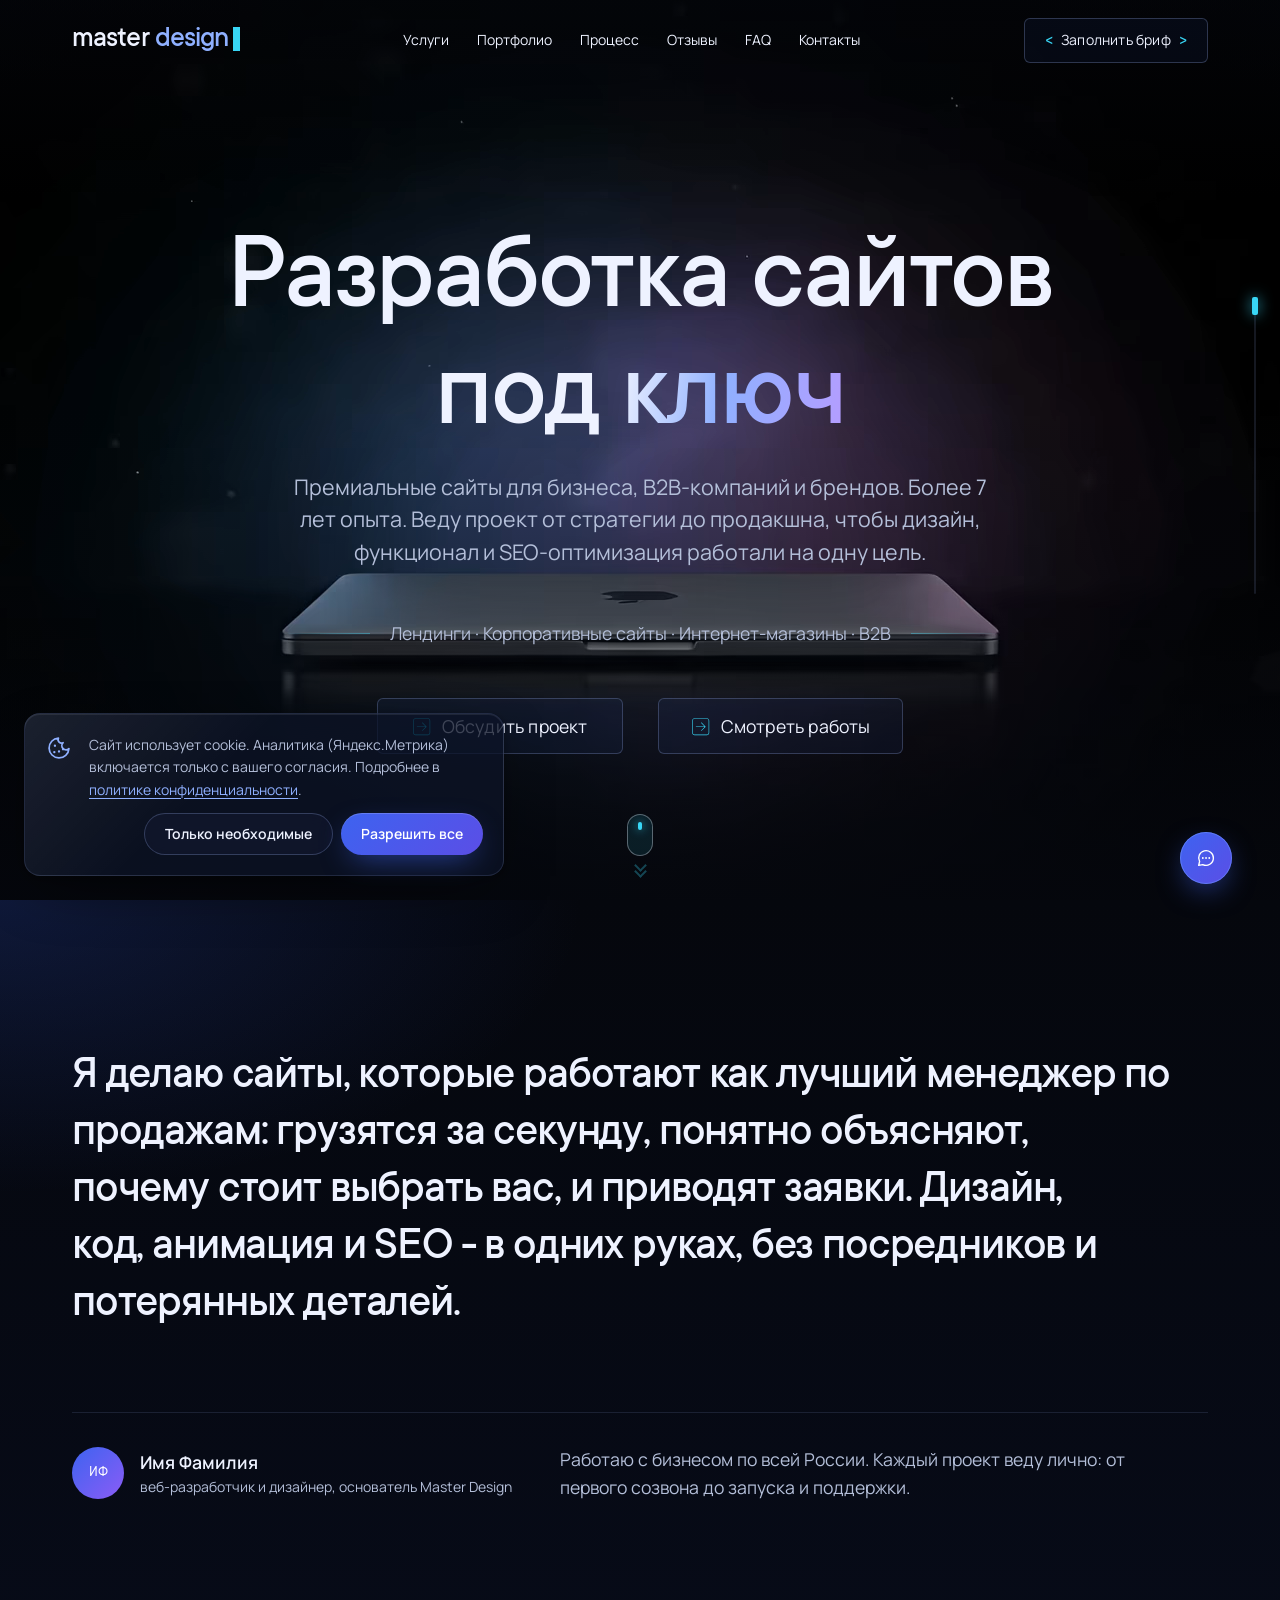
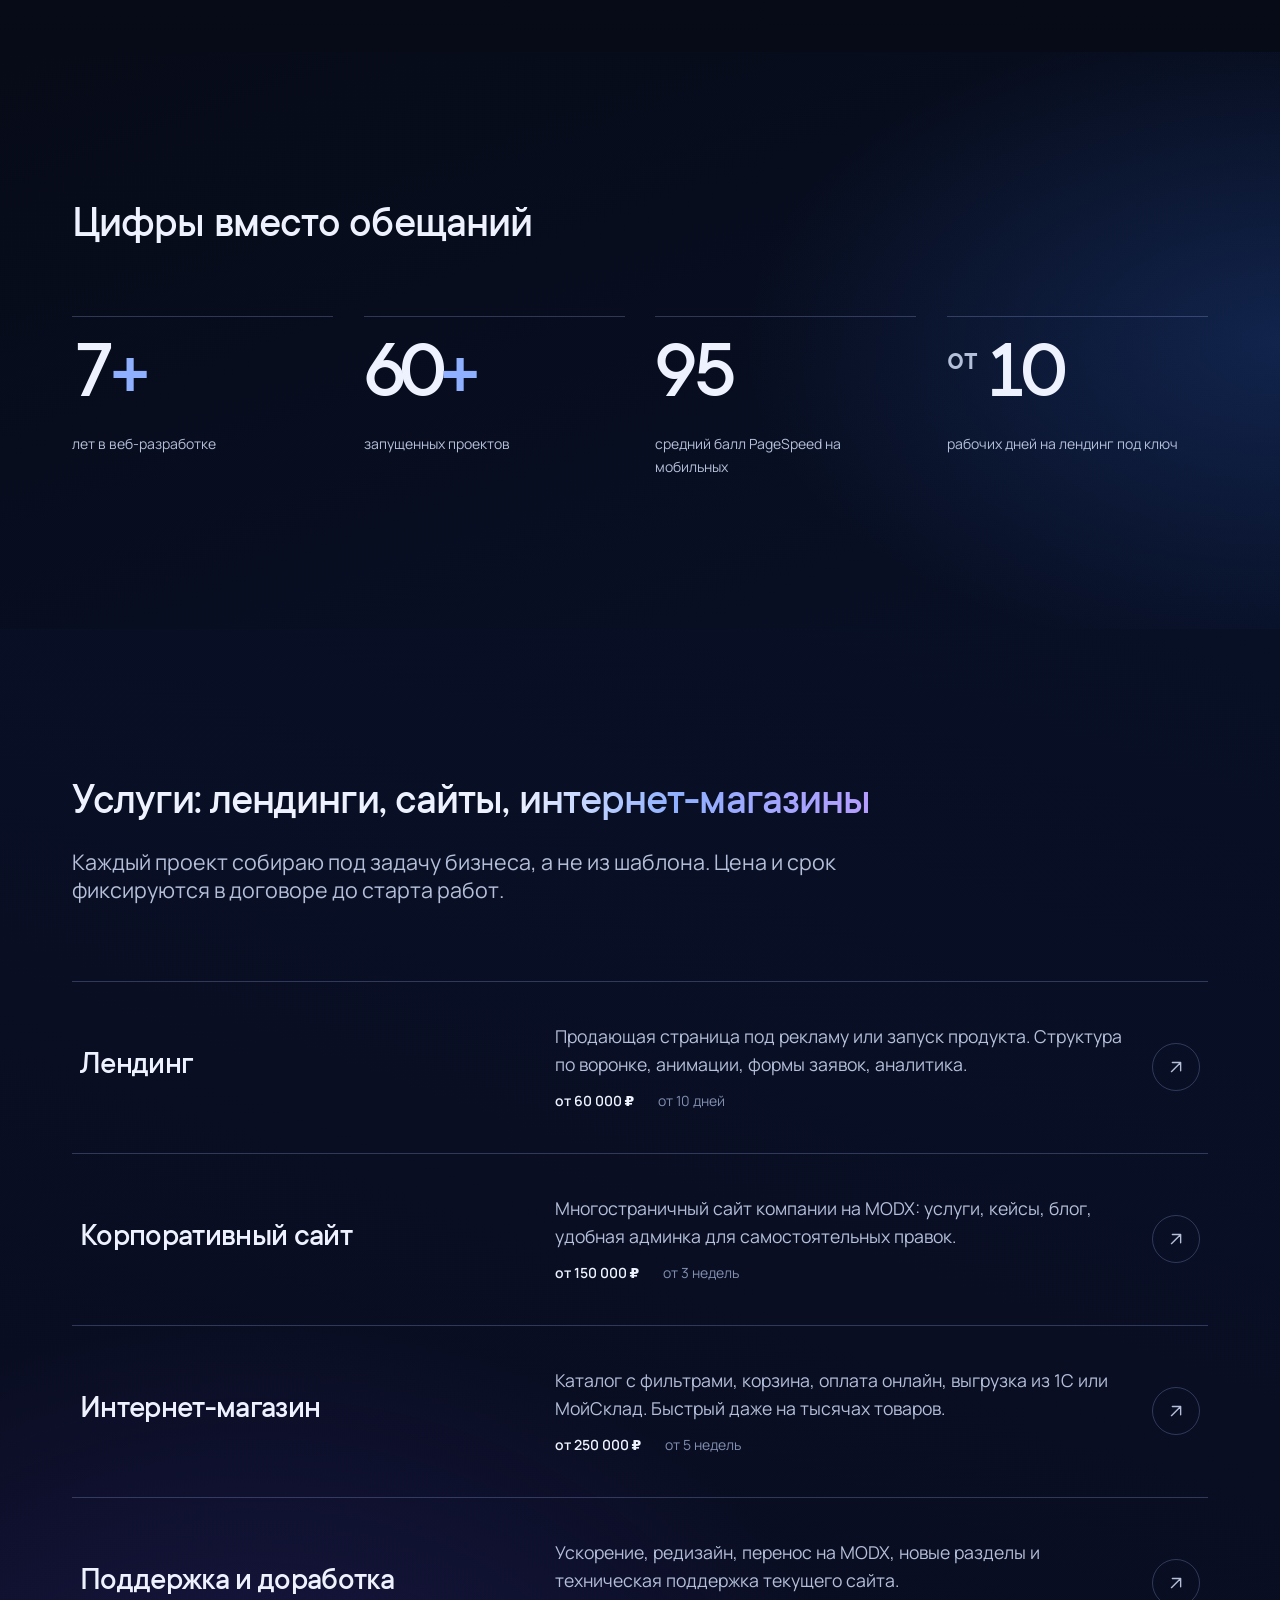
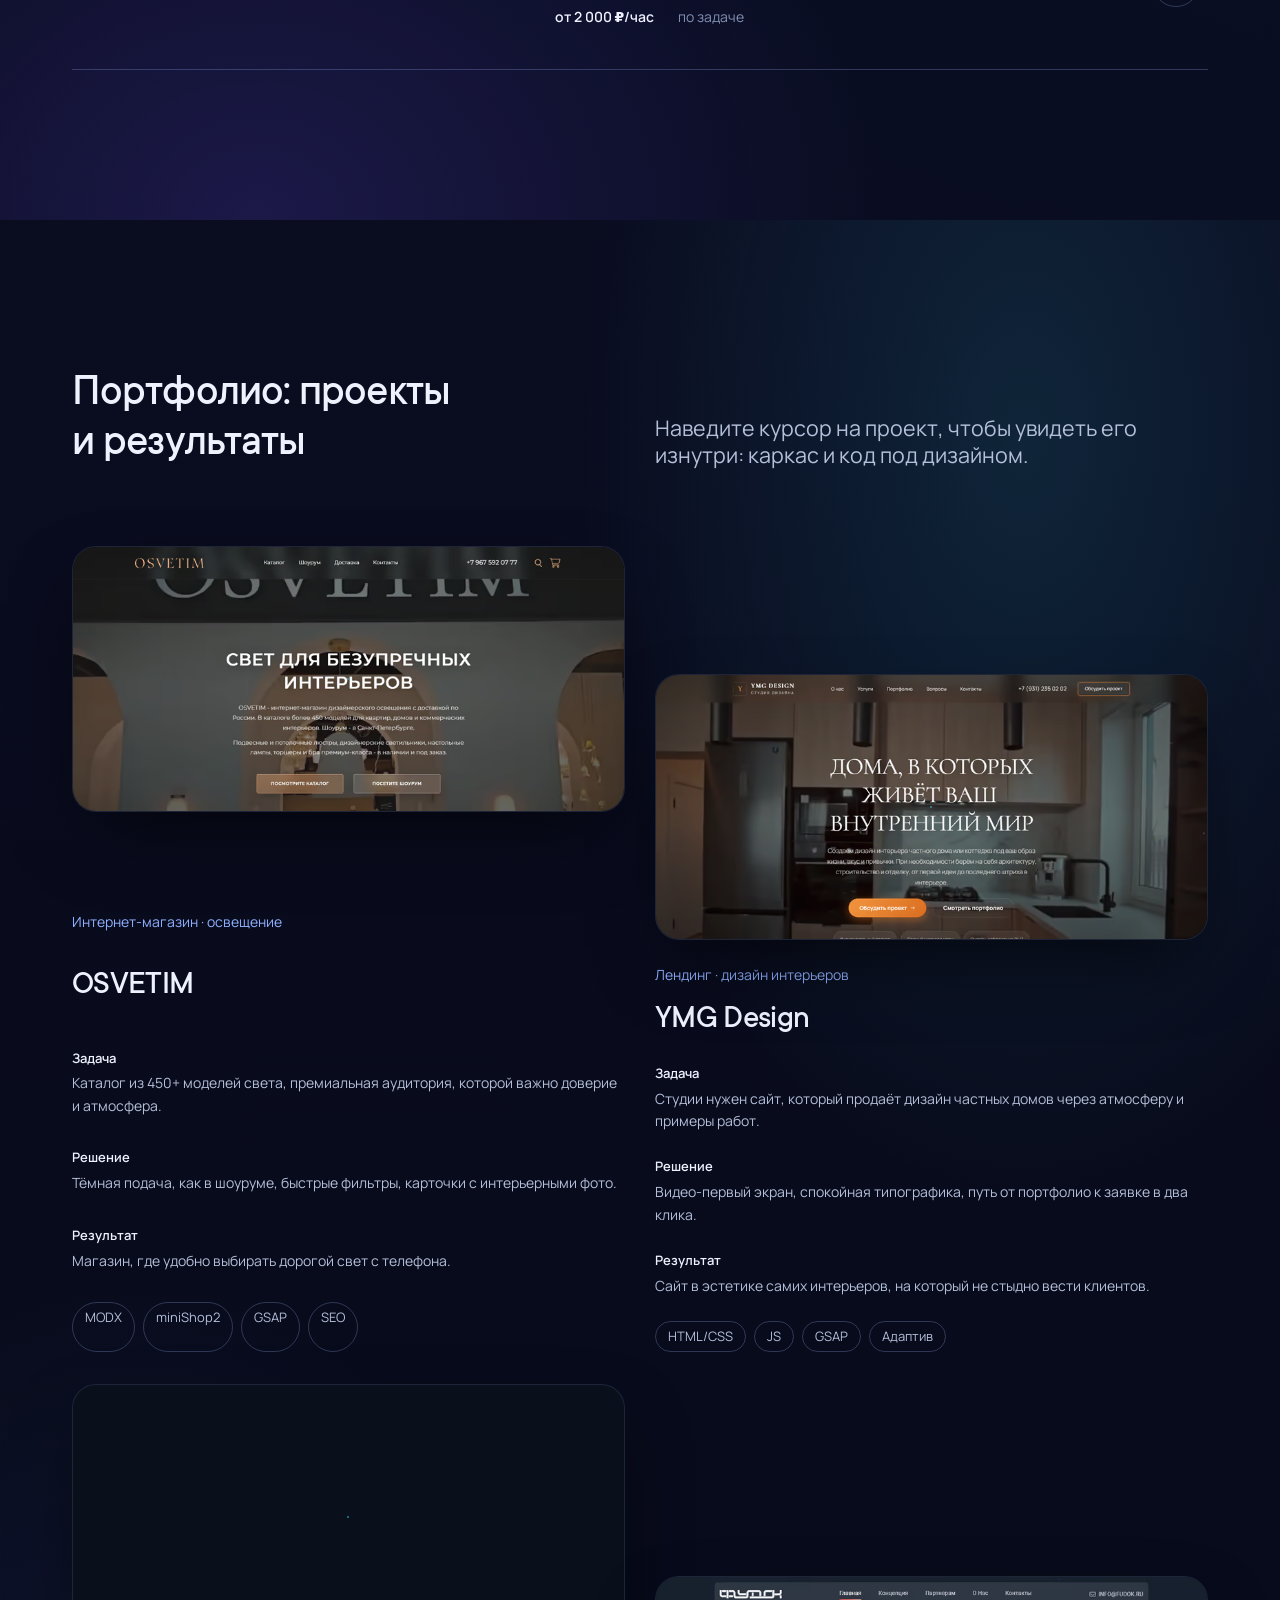
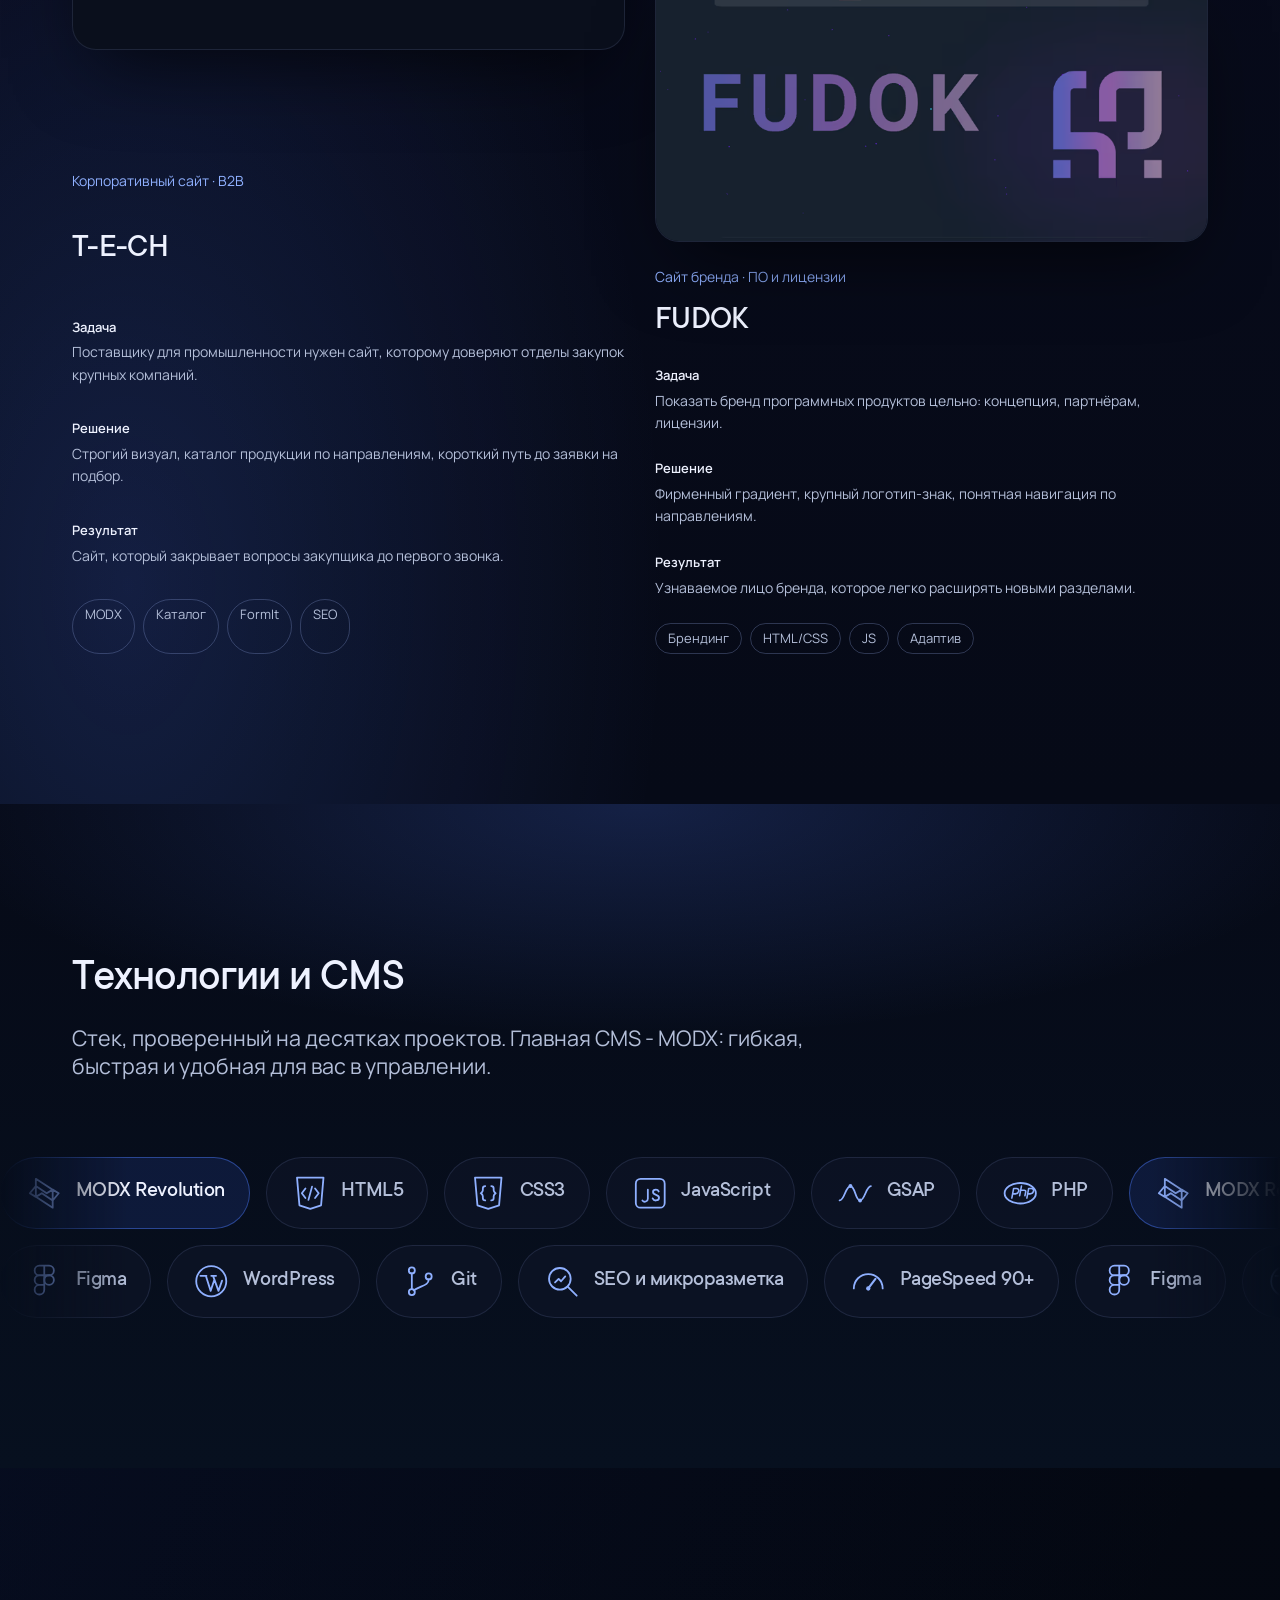
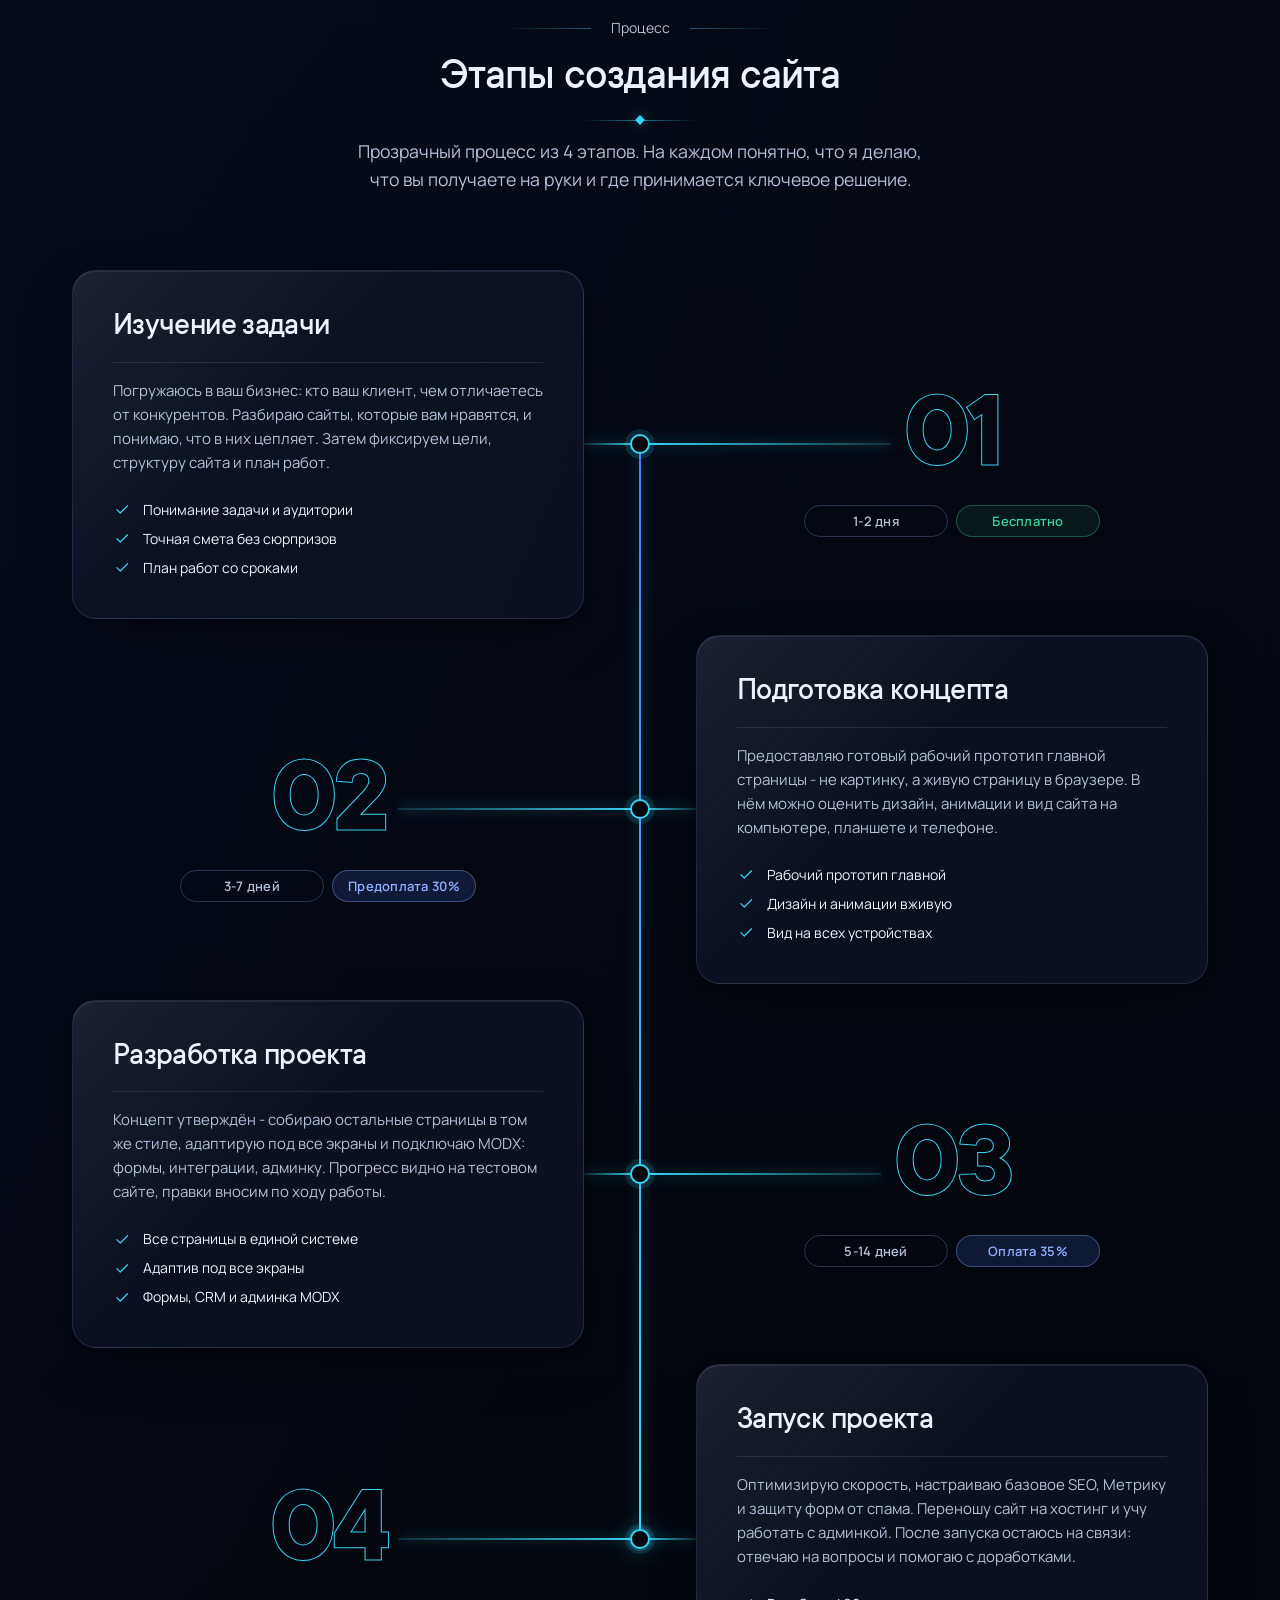
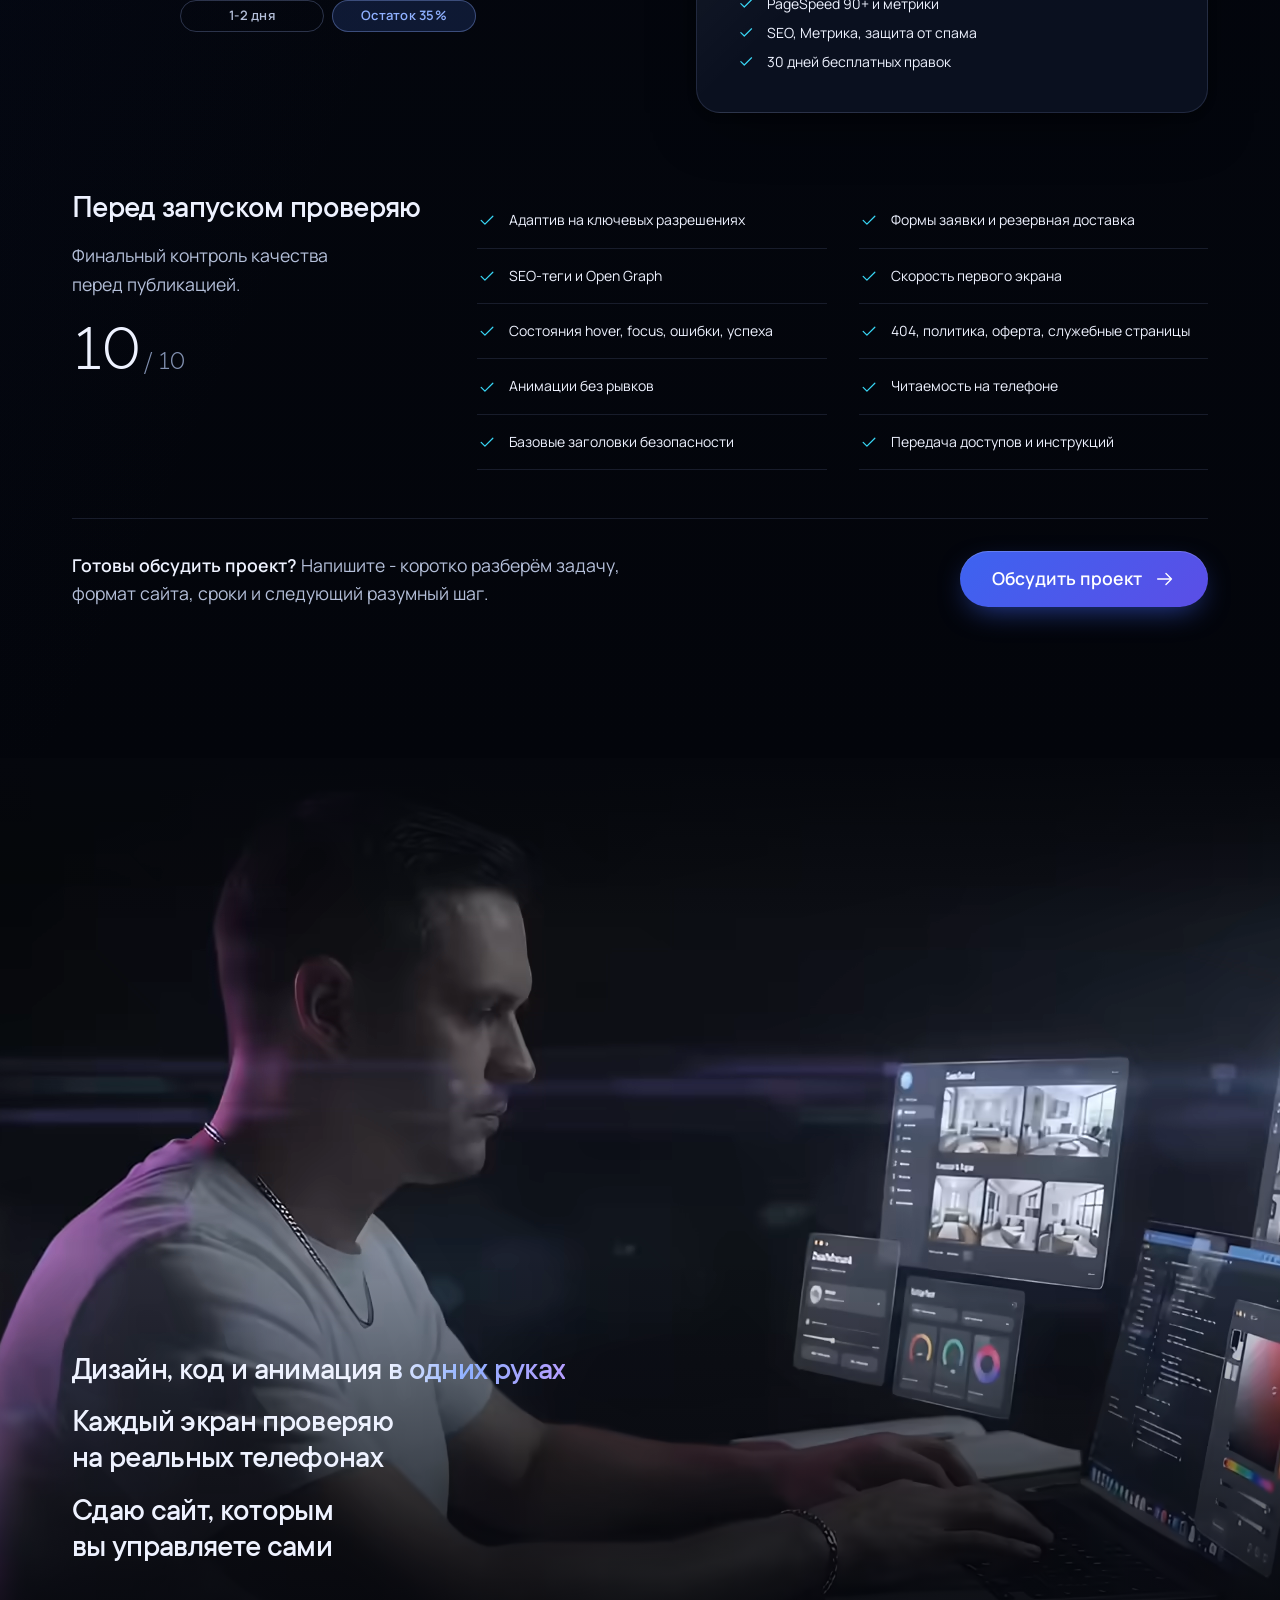
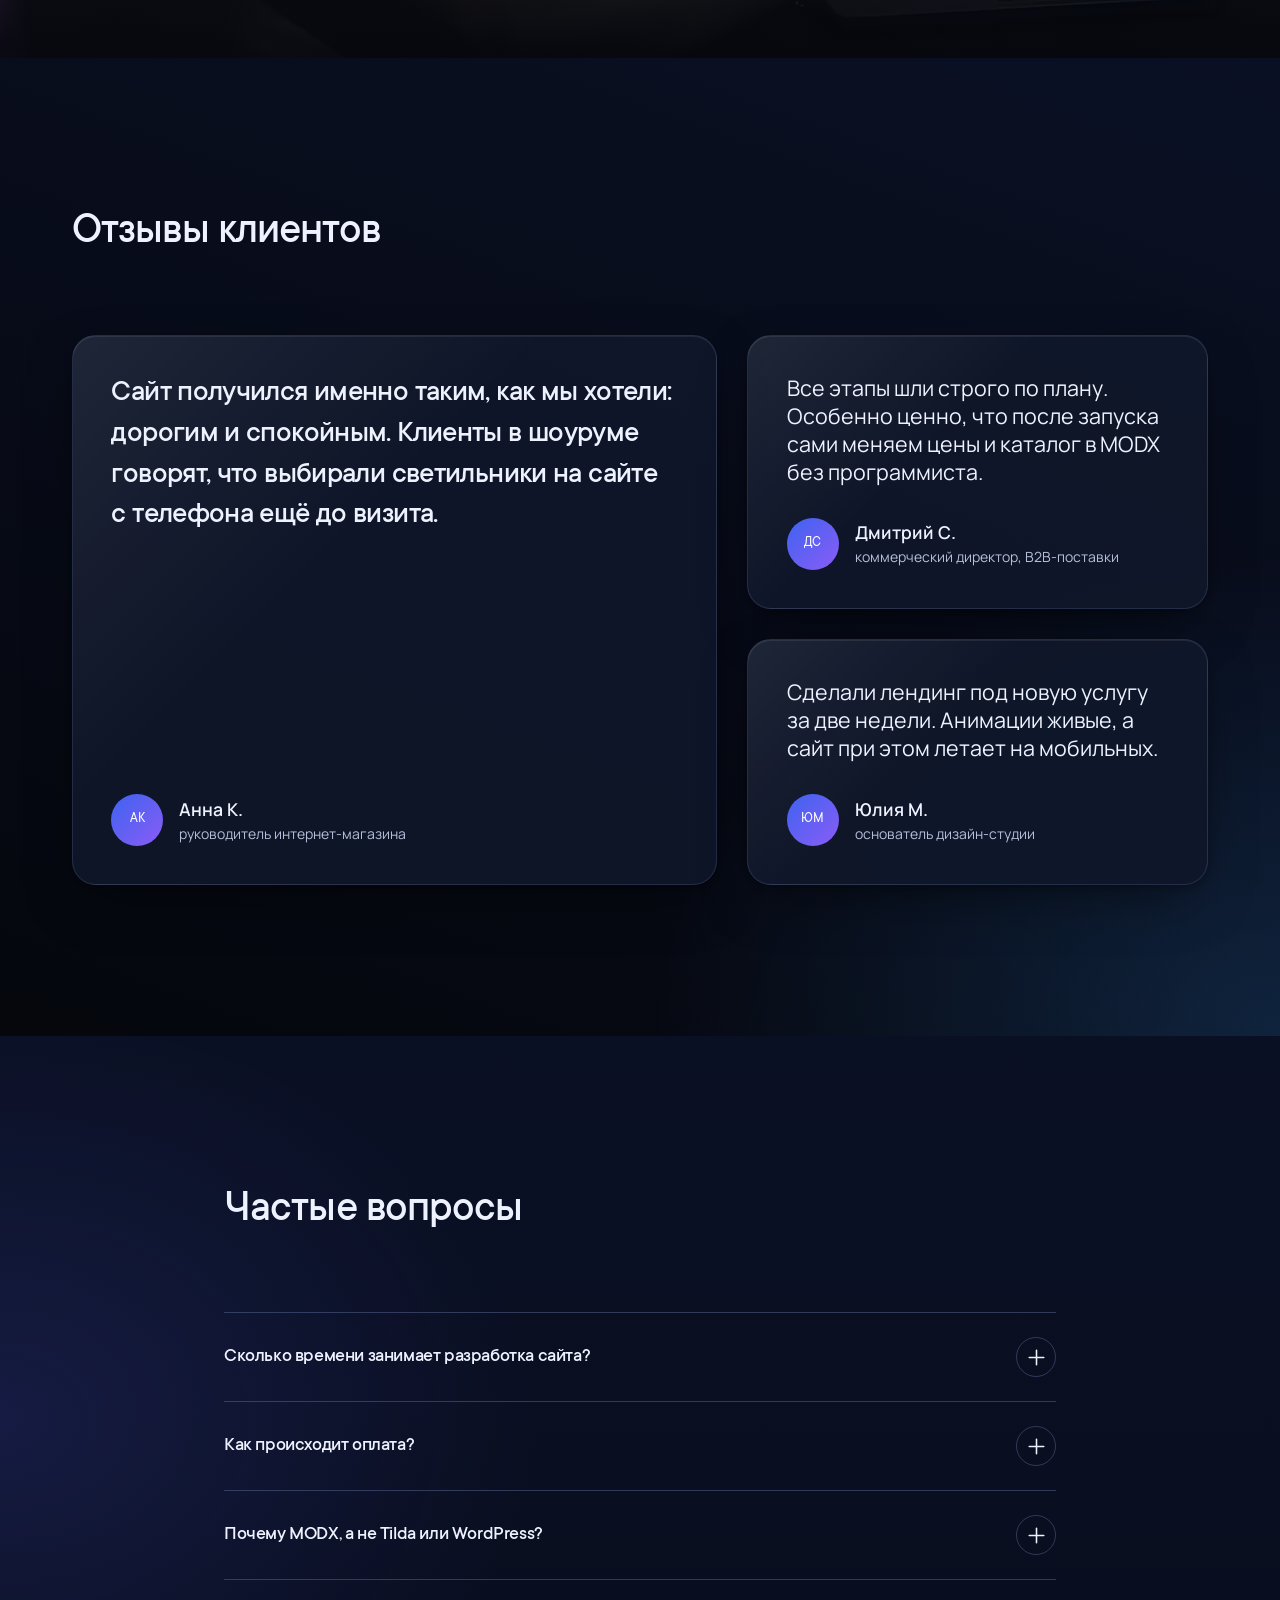
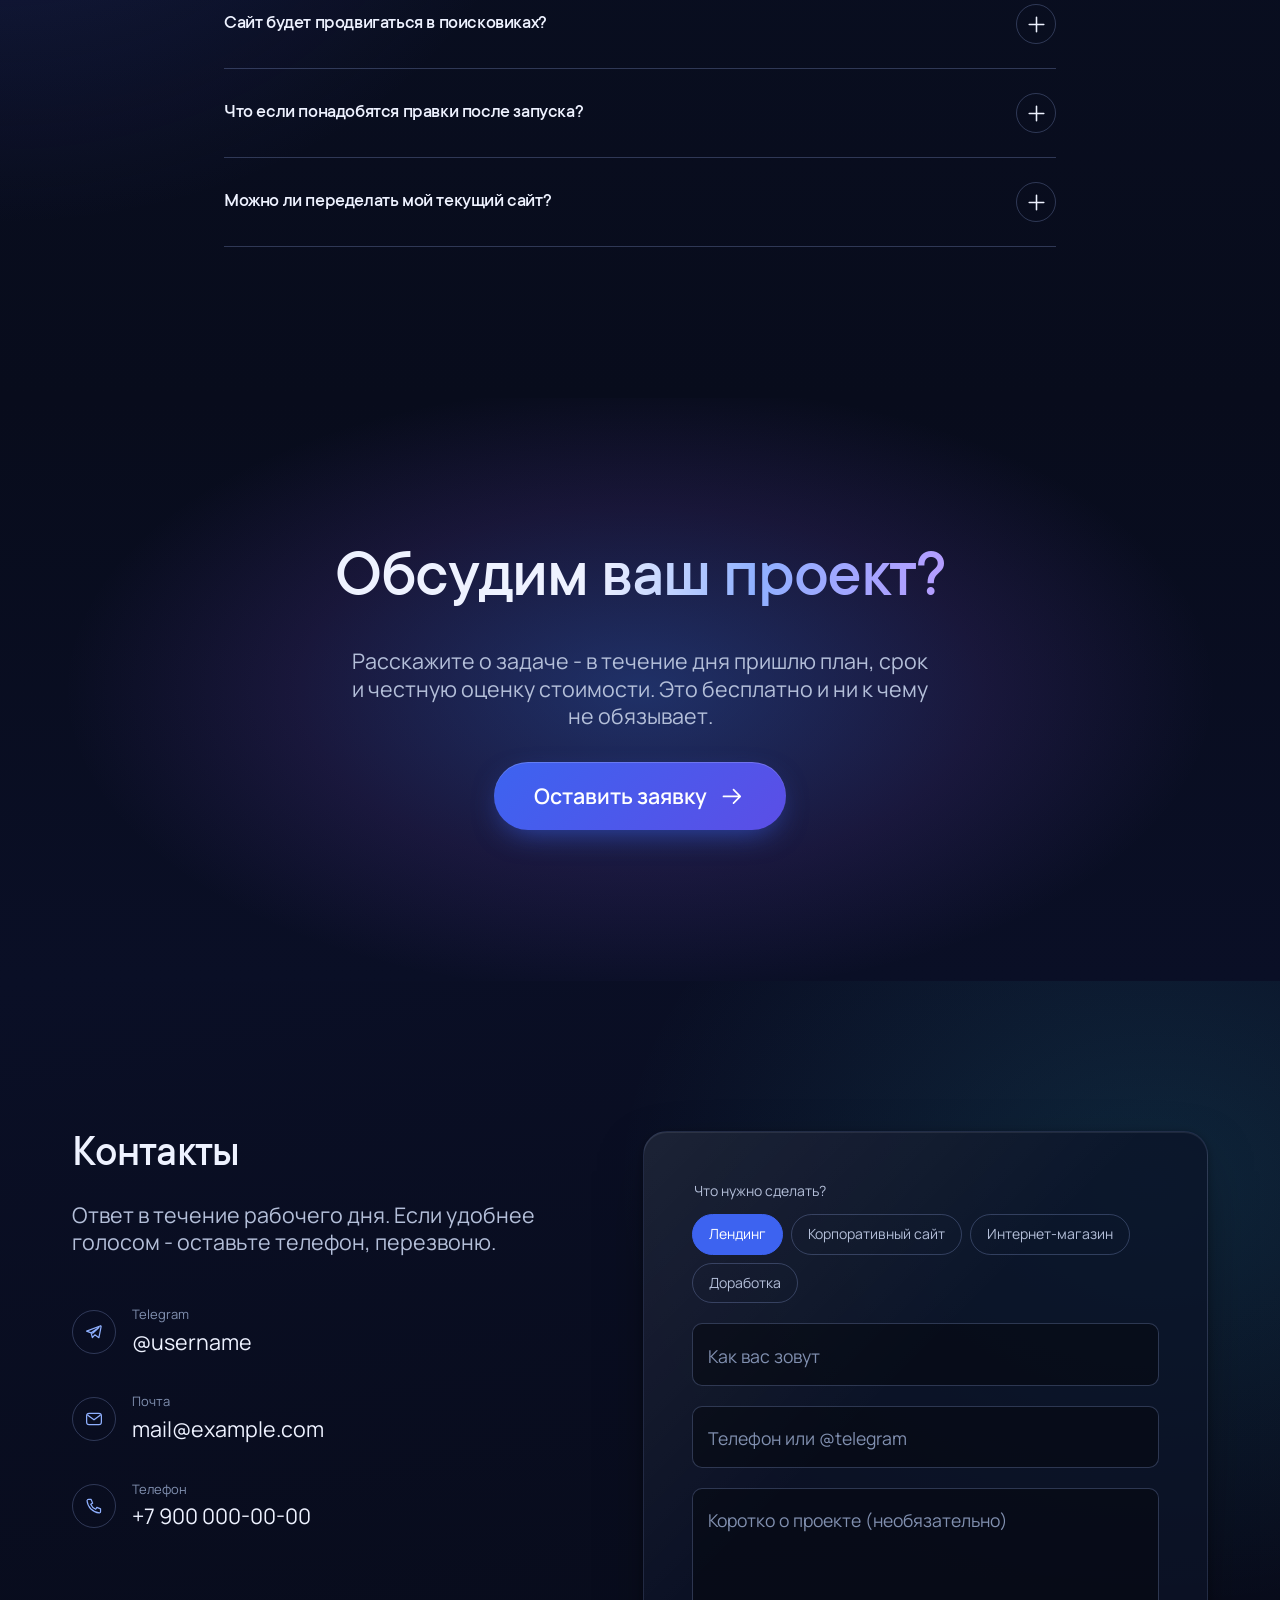
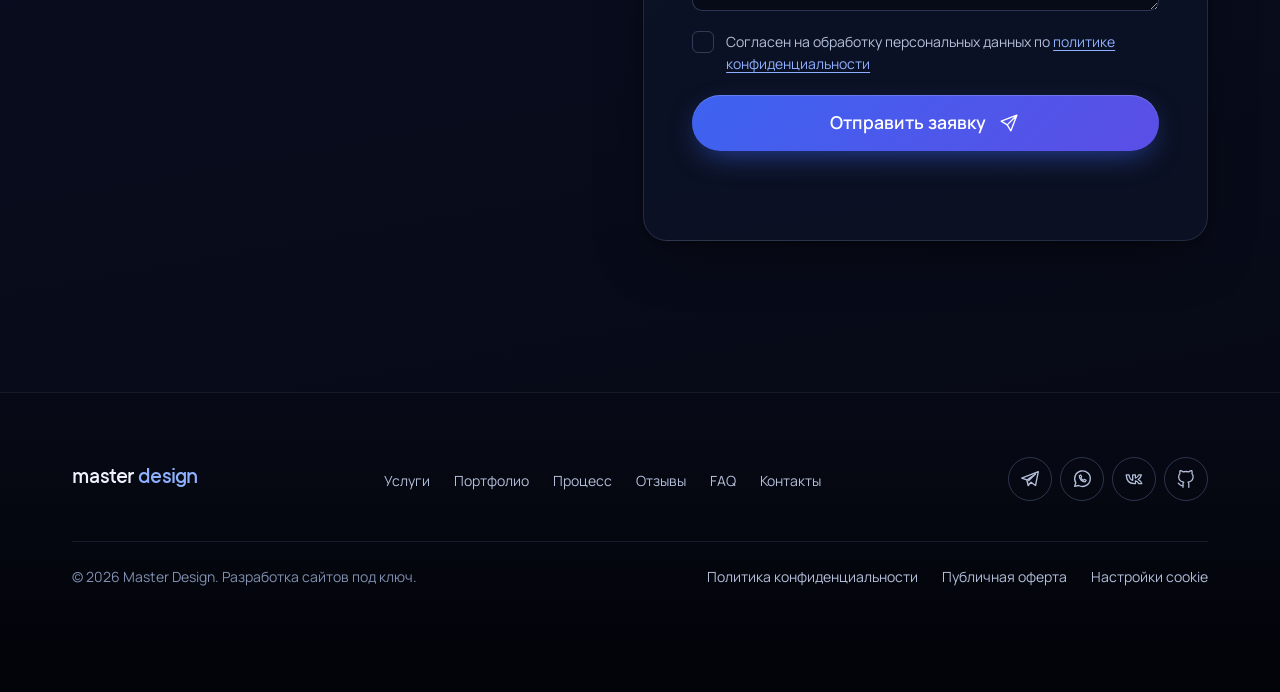
==== commit a36c2999: "RoadMap text update" ====
--- a/index.html
+++ b/index.html
@@ -70,8 +70,8 @@
 
   <!-- Стили блокирующие: навбар и первый экран видны сразу с первой отрисовки, без "выпрыгивания"
        после асинхронной подгрузки style.css -->
-  <link rel="stylesheet" href="design-tokens.css?v=20261003j">
-  <link rel="stylesheet" href="style.css?v=20261003j">
+  <link rel="stylesheet" href="design-tokens.css?v=20261003p">
+  <link rel="stylesheet" href="style.css?v=20261003p">
 
   <!-- chunk:head-schema -->
   <script type="application/ld+json">
@@ -117,7 +117,7 @@
         "@id": "https://master-design.com/#faq",
         "mainEntity": [
           { "@type": "Question", "name": "Сколько времени занимает разработка сайта?", "acceptedAnswer": { "@type": "Answer", "text": "Лендинг - от 10 рабочих дней, корпоративный сайт - от 3 недель, интернет-магазин - от 5 недель. Точный срок фиксируется в договоре после брифа." } },
-          { "@type": "Question", "name": "Как происходит оплата?", "acceptedAnswer": { "@type": "Answer", "text": "Работа делится на этапы. Предоплата 50%, остаток - после приёмки готового сайта. Работаю по договору, возможна оплата от ИП или самозанятого." } },
+          { "@type": "Question", "name": "Как происходит оплата?", "acceptedAnswer": { "@type": "Answer", "text": "Работа делится на этапы и оплачивается в три платежа: 30% перед подготовкой концепта, 35% на старте разработки и 35% после приёмки готового сайта. Работаю по договору, возможна оплата от ИП или самозанятого." } },
           { "@type": "Question", "name": "Почему MODX, а не Tilda или WordPress?", "acceptedAnswer": { "@type": "Answer", "text": "MODX не ограничивает дизайн, быстро работает и безопасен. Вы получаете удобную админку, где сами меняете тексты, цены и фото без программиста." } },
           { "@type": "Question", "name": "Сайт будет продвигаться в поисковиках?", "acceptedAnswer": { "@type": "Answer", "text": "Базовая SEO-оптимизация входит в каждый проект: структура заголовков, мета-теги, микроразметка, скорость загрузки, адаптивность и настройка аналитики." } },
           { "@type": "Question", "name": "Что если понадобятся правки после запуска?", "acceptedAnswer": { "@type": "Answer", "text": "30 дней после запуска исправляю ошибки бесплатно. Дальше доступна поддержка по часам или ежемесячный тариф." } },
@@ -135,7 +135,7 @@
   <script src="assets/js/vendor/ScrollTrigger.min.js" defer></script>
   <script src="assets/js/vendor/ScrollSmoother.min.js" defer></script>
   <script src="assets/js/vendor/SplitText.min.js" defer></script>
-  <script src="script.js?v=20261003j" defer></script>
+  <script src="script.js?v=20261003p" defer></script>
 </head>
 <body>
   <!-- chunk:preloader -->
@@ -566,13 +566,13 @@
                 <span class="step__node" aria-hidden="true"></span>
                 <div class="step__meta">
                   <span class="step__num" aria-hidden="true">01</span>
-                  <p class="step__tags"><span class="step__tag">1-2 дня</span><span class="step__tag step__tag--free">Бесплатно</span></p>
+                  <p class="step__tags"><span class="step__tag"><span class="visually-hidden">Срок: </span>1-2 дня</span><span class="step__tag step__tag--free"><span class="visually-hidden">Оплата: </span>Бесплатно</span></p>
                 </div>
                 <span class="step__beam step__beam--meta" aria-hidden="true"></span>
                 <span class="step__beam" aria-hidden="true"></span>
                 <div class="step__card glass glass--strong">
-                  <h3 class="step__title">Изучаю задачу</h3>
-                  <p class="step__text">Погружаюсь в ваш бизнес: кто вы, кто ваш клиент, чем отличаетесь от конкурентов. Разбираю сайты, которые вам нравятся, и понимаю, почему именно они. Если вижу, что не сработаемся по стилю или ожиданиям, честно скажу до начала работы.</p>
+                  <h3 class="step__title">Изучение задачи</h3>
+                  <p class="step__text">Погружаюсь в ваш бизнес: кто ваш клиент, чем отличаетесь от конкурентов. Разбираю сайты, которые вам нравятся, и понимаю, что в них цепляет. Затем фиксируем цели, структуру сайта и план работ.</p>
                   <ul class="step__list" role="list">
                     <li><svg class="icon" aria-hidden="true"><use href="#i-check"/></svg>Понимание задачи и аудитории</li>
                     <li><svg class="icon" aria-hidden="true"><use href="#i-check"/></svg>Точная смета без сюрпризов</li>
@@ -584,17 +584,17 @@
                 <span class="step__node" aria-hidden="true"></span>
                 <div class="step__meta">
                   <span class="step__num" aria-hidden="true">02</span>
-                  <p class="step__tags"><span class="step__tag">3-7 дней</span><span class="step__tag step__tag--pay">Предоплата 50%</span></p>
+                  <p class="step__tags"><span class="step__tag"><span class="visually-hidden">Срок: </span>3-7 дней</span><span class="step__tag step__tag--pay"><span class="visually-hidden">Оплата: </span>Предоплата 30%</span></p>
                 </div>
                 <span class="step__beam step__beam--meta" aria-hidden="true"></span>
                 <span class="step__beam" aria-hidden="true"></span>
                 <div class="step__card glass glass--strong">
-                  <h3 class="step__title">Собираю концепт</h3>
-                  <p class="step__text">Делаю прототип и дизайн главной страницы для компьютера и телефона, плюс короткое видео, где видно, как сайт ощущается вживую: анимации, переходы, отклик на действия. Вы оцениваете не картинку, а будущий сайт.</p>
+                  <h3 class="step__title">Подготовка концепта</h3>
+                  <p class="step__text">Предоставляю готовый рабочий прототип главной страницы - не картинку, а живую страницу в браузере. В нём можно оценить дизайн, анимации и вид сайта на компьютере, планшете и телефоне.</p>
                   <ul class="step__list" role="list">
-                    <li><svg class="icon" aria-hidden="true"><use href="#i-check"/></svg>Дизайн главной в Figma</li>
-                    <li><svg class="icon" aria-hidden="true"><use href="#i-check"/></svg>Видео с анимациями и переходами</li>
-                    <li class="is-decision"><svg class="icon" aria-hidden="true"><use href="#i-alert"/></svg>Точка решения: если стиль не подошёл, расходимся</li>
+                    <li><svg class="icon" aria-hidden="true"><use href="#i-check"/></svg>Рабочий прототип главной</li>
+                    <li><svg class="icon" aria-hidden="true"><use href="#i-check"/></svg>Дизайн и анимации вживую</li>
+                    <li><svg class="icon" aria-hidden="true"><use href="#i-check"/></svg>Вид на всех устройствах</li>
                   </ul>
                 </div>
               </li>
@@ -602,17 +602,17 @@
                 <span class="step__node" aria-hidden="true"></span>
                 <div class="step__meta">
                   <span class="step__num" aria-hidden="true">03</span>
-                  <p class="step__tags"><span class="step__tag">5-14 дней</span><span class="step__tag step__tag--pay">Без доплат</span></p>
+                  <p class="step__tags"><span class="step__tag"><span class="visually-hidden">Срок: </span>5-14 дней</span><span class="step__tag step__tag--pay"><span class="visually-hidden">Оплата: </span>Оплата 35%</span></p>
                 </div>
                 <span class="step__beam step__beam--meta" aria-hidden="true"></span>
                 <span class="step__beam" aria-hidden="true"></span>
                 <div class="step__card glass glass--strong">
-                  <h3 class="step__title">Разрабатываю</h3>
-                  <p class="step__text">Концепт утверждён - собираю остальные страницы в том же стиле, верстаю и подключаю MODX: формы, интеграции, админку. Доступ к макетам открыт, прогресс видно в любой момент.</p>
+                  <h3 class="step__title">Разработка проекта</h3>
+                  <p class="step__text">Концепт утверждён - собираю остальные страницы в том же стиле, адаптирую под все экраны и подключаю MODX: формы, интеграции, админку. Прогресс видно на тестовом сайте, правки вносим по ходу работы.</p>
                   <ul class="step__list" role="list">
                     <li><svg class="icon" aria-hidden="true"><use href="#i-check"/></svg>Все страницы в единой системе</li>
+                    <li><svg class="icon" aria-hidden="true"><use href="#i-check"/></svg>Адаптив под все экраны</li>
                     <li><svg class="icon" aria-hidden="true"><use href="#i-check"/></svg>Формы, CRM и админка MODX</li>
-                    <li><svg class="icon" aria-hidden="true"><use href="#i-check"/></svg>Доступ к макетам в реальном времени</li>
                   </ul>
                 </div>
               </li>
@@ -620,18 +620,17 @@
                 <span class="step__node" aria-hidden="true"></span>
                 <div class="step__meta">
                   <span class="step__num" aria-hidden="true">04</span>
-                  <p class="step__tags"><span class="step__tag">1-2 дня</span><span class="step__tag step__tag--pay">Остаток 50%</span></p>
+                  <p class="step__tags"><span class="step__tag"><span class="visually-hidden">Срок: </span>1-2 дня</span><span class="step__tag step__tag--pay"><span class="visually-hidden">Оплата: </span>Остаток 35%</span></p>
                 </div>
                 <span class="step__beam step__beam--meta" aria-hidden="true"></span>
                 <span class="step__beam" aria-hidden="true"></span>
                 <div class="step__card glass glass--strong">
-                  <h3 class="step__title">Запускаю</h3>
-                  <p class="step__text">Адаптирую под все экраны, от 4K-мониторов до маленьких смартфонов. Оптимизирую скорость, настраиваю базовое SEO, Метрику и защиту форм от спама. Переношу на хостинг и учу работать с админкой. После запуска не пропадаю.</p>
+                  <h3 class="step__title">Запуск проекта</h3>
+                  <p class="step__text">Оптимизирую скорость, настраиваю базовое SEO, Метрику и защиту форм от спама. Переношу сайт на хостинг и учу работать с админкой. После запуска остаюсь на связи: отвечаю на вопросы и помогаю с доработками.</p>
                   <ul class="step__list" role="list">
-                    <li><svg class="icon" aria-hidden="true"><use href="#i-check"/></svg>Адаптив под все экраны</li>
-                    <li><svg class="icon" aria-hidden="true"><use href="#i-check"/></svg>PageSpeed 90+ и базовые метрики</li>
+                    <li><svg class="icon" aria-hidden="true"><use href="#i-check"/></svg>PageSpeed 90+ и метрики</li>
                     <li><svg class="icon" aria-hidden="true"><use href="#i-check"/></svg>SEO, Метрика, защита от спама</li>
-                    <li><svg class="icon" aria-hidden="true"><use href="#i-check"/></svg>30 дней исправляю ошибки бесплатно</li>
+                    <li><svg class="icon" aria-hidden="true"><use href="#i-check"/></svg>30 дней бесплатных правок</li>
                   </ul>
                 </div>
               </li>
@@ -744,7 +743,7 @@
               </details>
               <details class="faq__item" name="faq">
                 <summary class="faq__question">Как происходит оплата?<span class="faq__icon" aria-hidden="true"><svg class="icon"><use href="#i-plus"/></svg></span></summary>
-                <div class="faq__answer"><p>Работа делится на этапы. Предоплата 50%, остаток - после приёмки готового сайта. Работаю по договору, возможна оплата от ИП или самозанятого.</p></div>
+                <div class="faq__answer"><p>Работа делится на этапы и оплачивается в три платежа: 30% перед подготовкой концепта, 35% на старте разработки и 35% после приёмки готового сайта. Работаю по договору, возможна оплата от ИП или самозанятого.</p></div>
               </details>
               <details class="faq__item" name="faq">
                 <summary class="faq__question">Почему MODX, а не Tilda или WordPress?<span class="faq__icon" aria-hidden="true"><svg class="icon"><use href="#i-plus"/></svg></span></summary>
--- a/style.css
+++ b/style.css
@@ -2149,6 +2149,7 @@
 .step__list {
   display: grid;
   gap: var(--space-2);
+  margin-top: var(--space-2); /* к общему gap карточки 16px: от текста 24px */
 }
 
 .step__list li {
@@ -2164,11 +2165,6 @@
   height: 1.15rem;
   margin-top: 0.08rem;
   color: var(--color-accent-3);
-}
-
-.step__list .is-decision,
-.step__list .is-decision .icon {
-  color: var(--color-warning);
 }
 
 /* Слои сборки: создаёт JS на время анимации и удаляет после */
@@ -2279,8 +2275,11 @@
   border-radius: var(--radius-xs);
   background: linear-gradient(90deg, var(--color-surface-2) 0%, var(--color-surface-3) 50%, var(--color-surface-2) 100%);
   background-size: 200% 100%;
-  animation: skeleton 1.4s linear infinite;
-}
+  animation: skeleton 1.4s linear infinite paused;
+}
+
+/* Перелив скелетона крутится только пока блок рядом с экраном (.is-near ставит JS) */
+.process__launch.is-near .check.is-pending::after { animation-play-state: running; }
 
 .check:nth-child(3n + 2).is-pending::after { width: 58%; }
 .check:nth-child(3n).is-pending::after { width: 82%; }
@@ -2306,6 +2305,14 @@
 .process__cta-text strong {
   font-weight: var(--fw-semibold);
   color: var(--color-text-primary);
+}
+
+/* Телефон: абзац мельче, каждый пункт списка в одну строку (шрифт, иконка и отступы карточки компактнее) */
+@media (max-width: 899px) {
+  .step__card { padding: var(--space-5); }
+  .step__text { font-size: var(--fs-small); }
+  .step__list li { gap: var(--space-2); font-size: var(--fs-caption); }
+  .step__list .icon { width: 1rem; height: 1rem; margin-top: 0.1rem; }
 }
 
 /* Узкие телефоны (320): две колонки не вмещают "Предоплата 50%" - теги друг под другом, ширина та же */
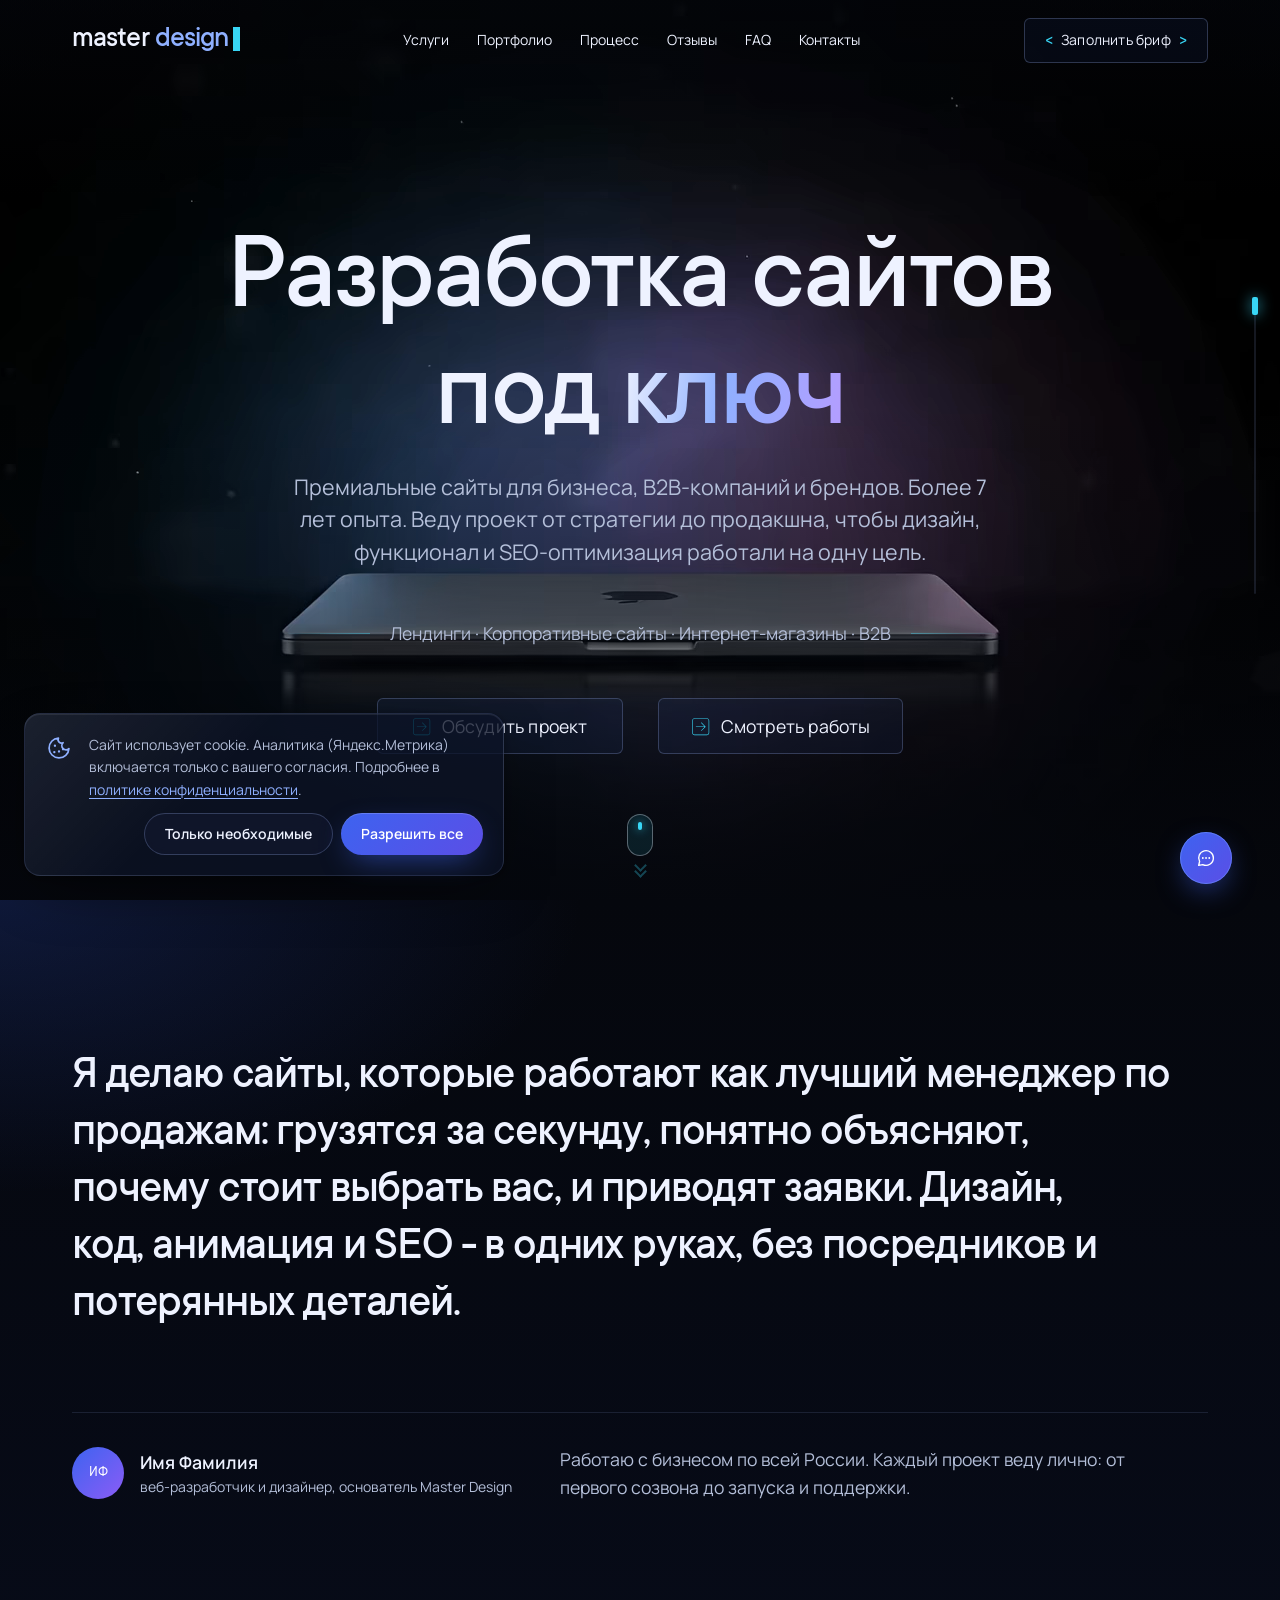
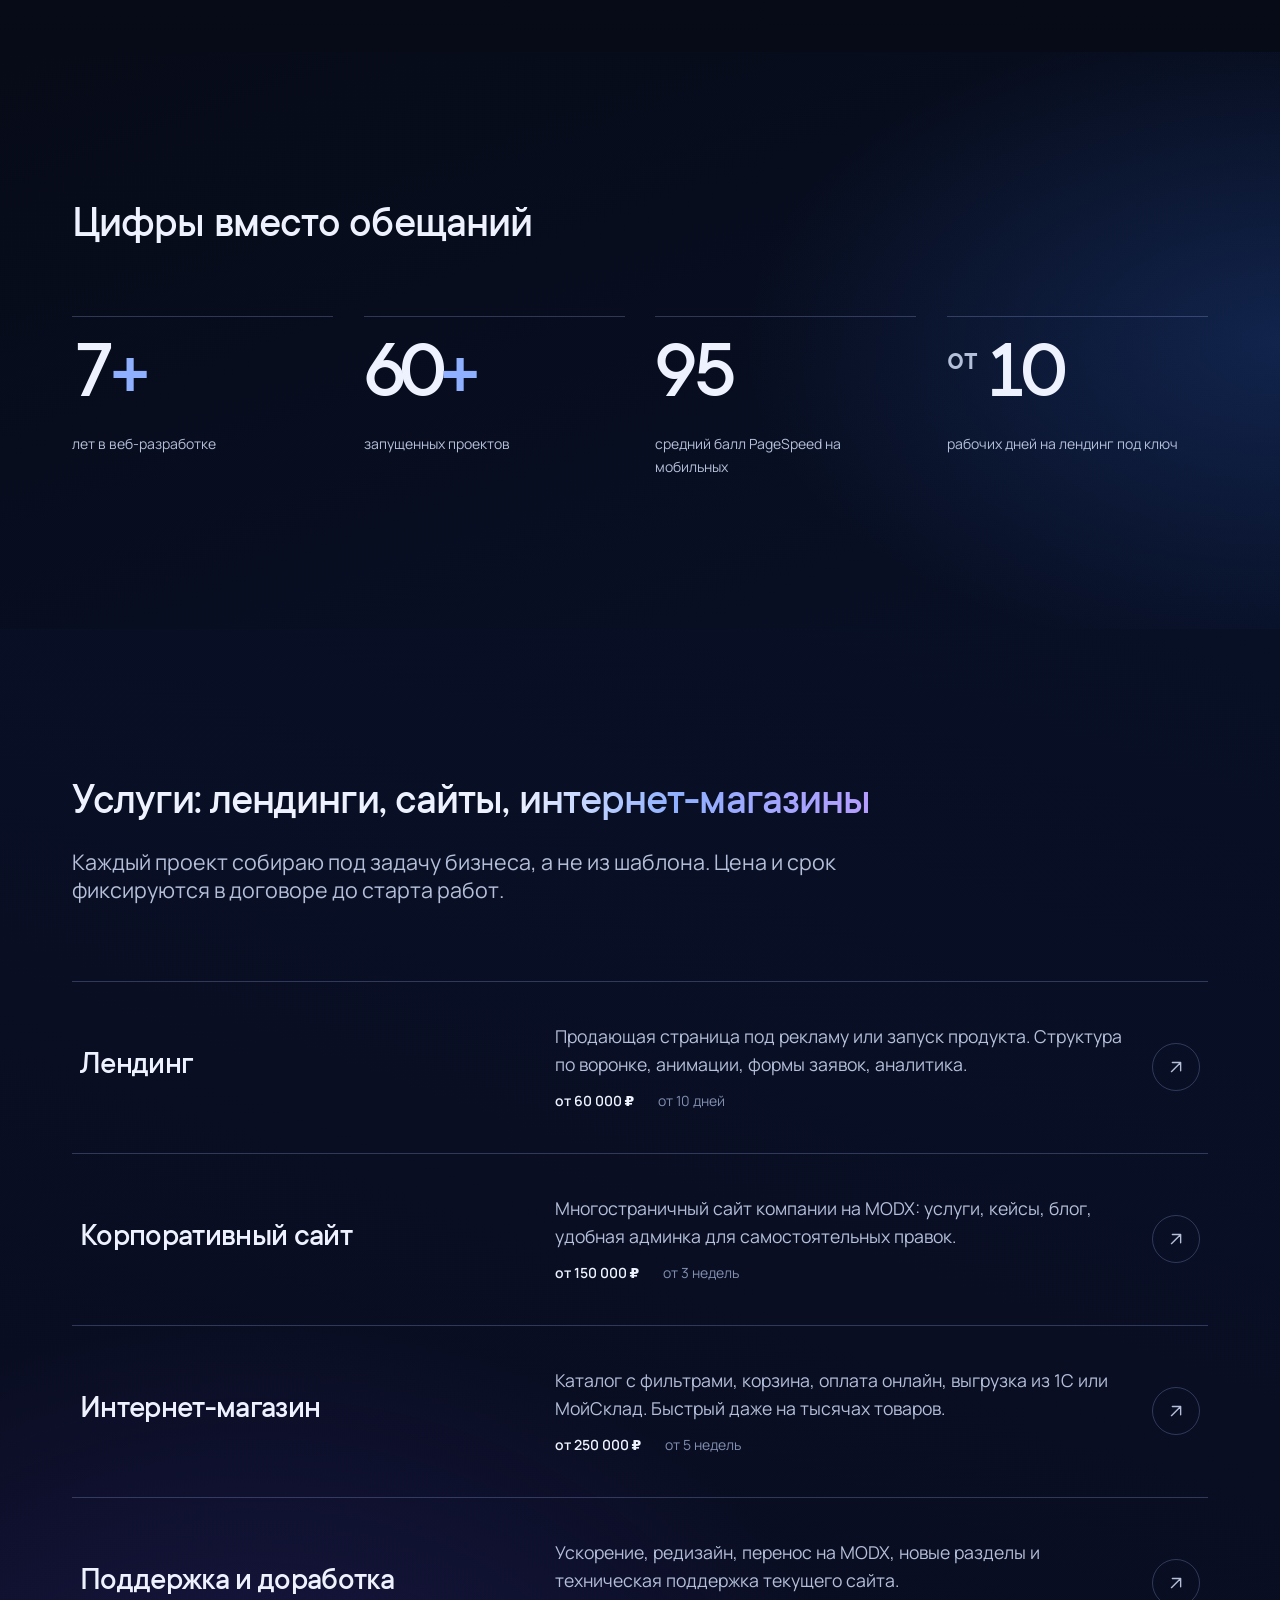
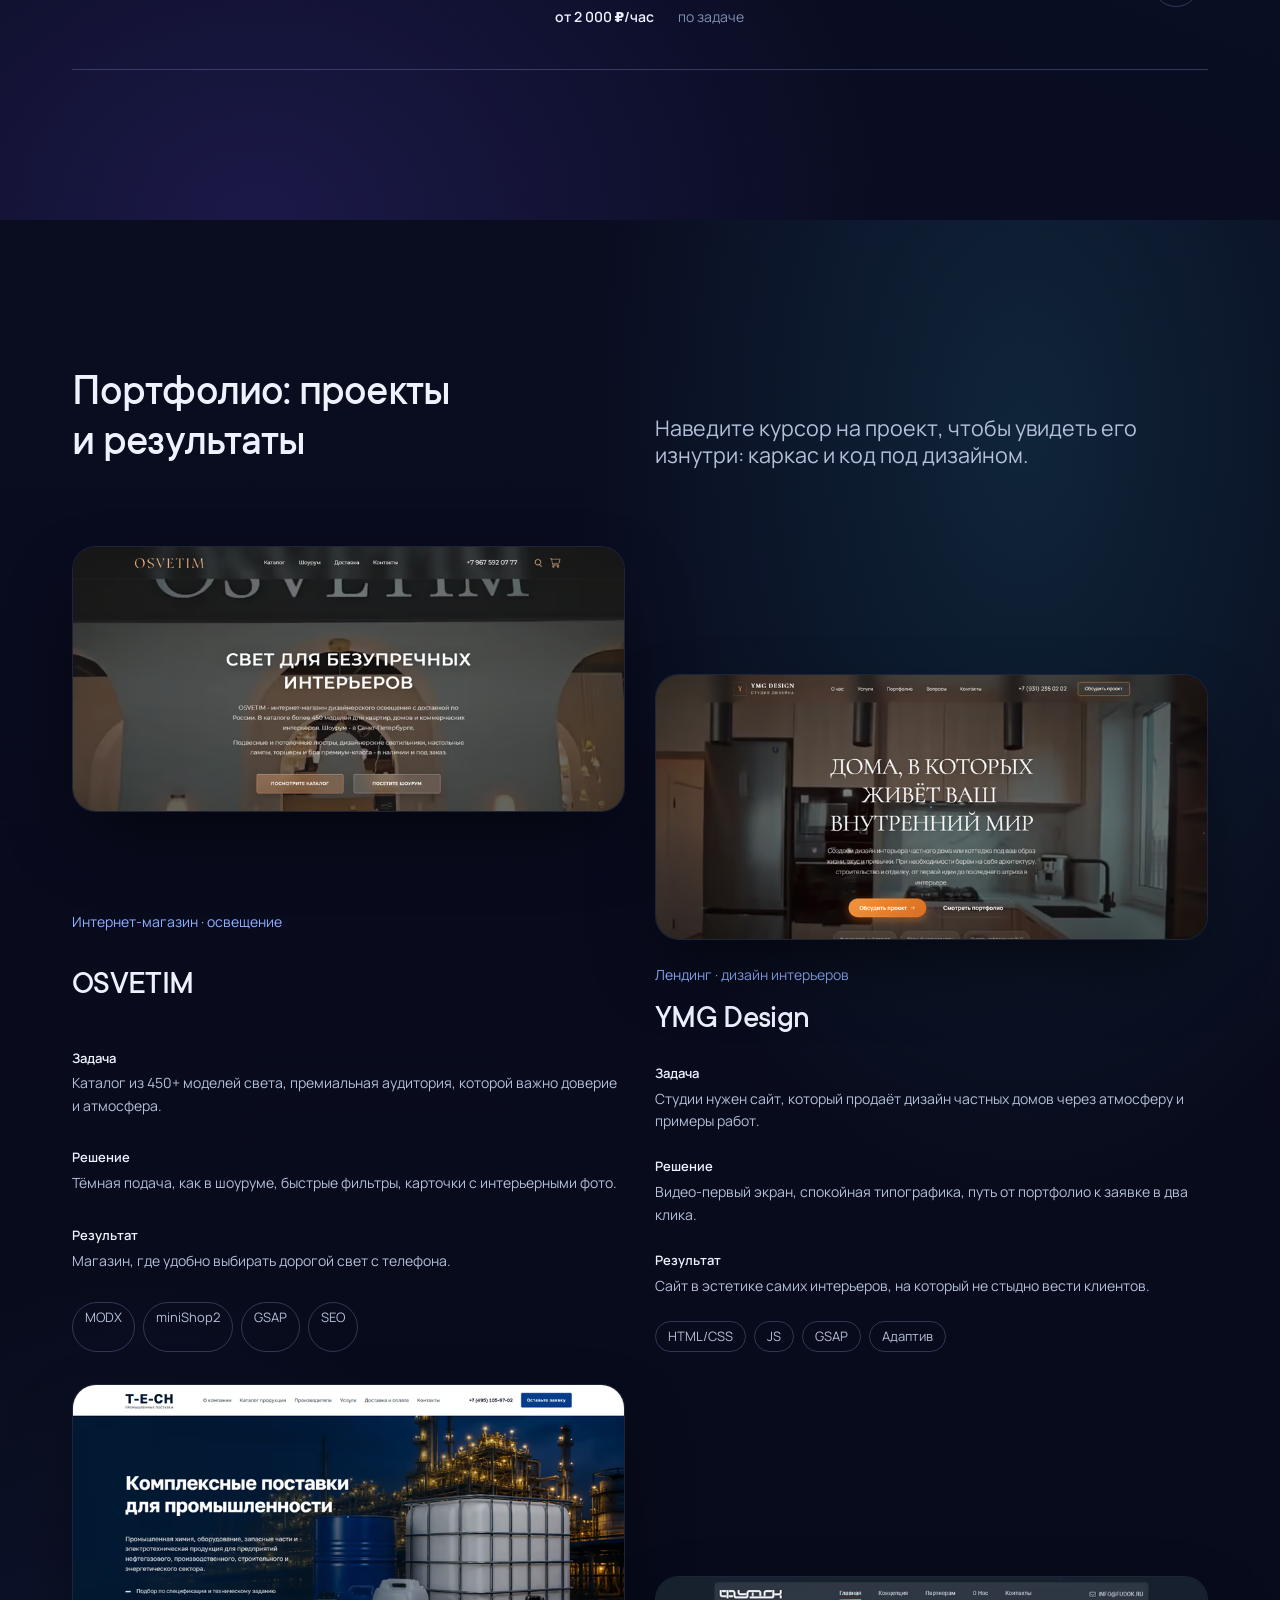
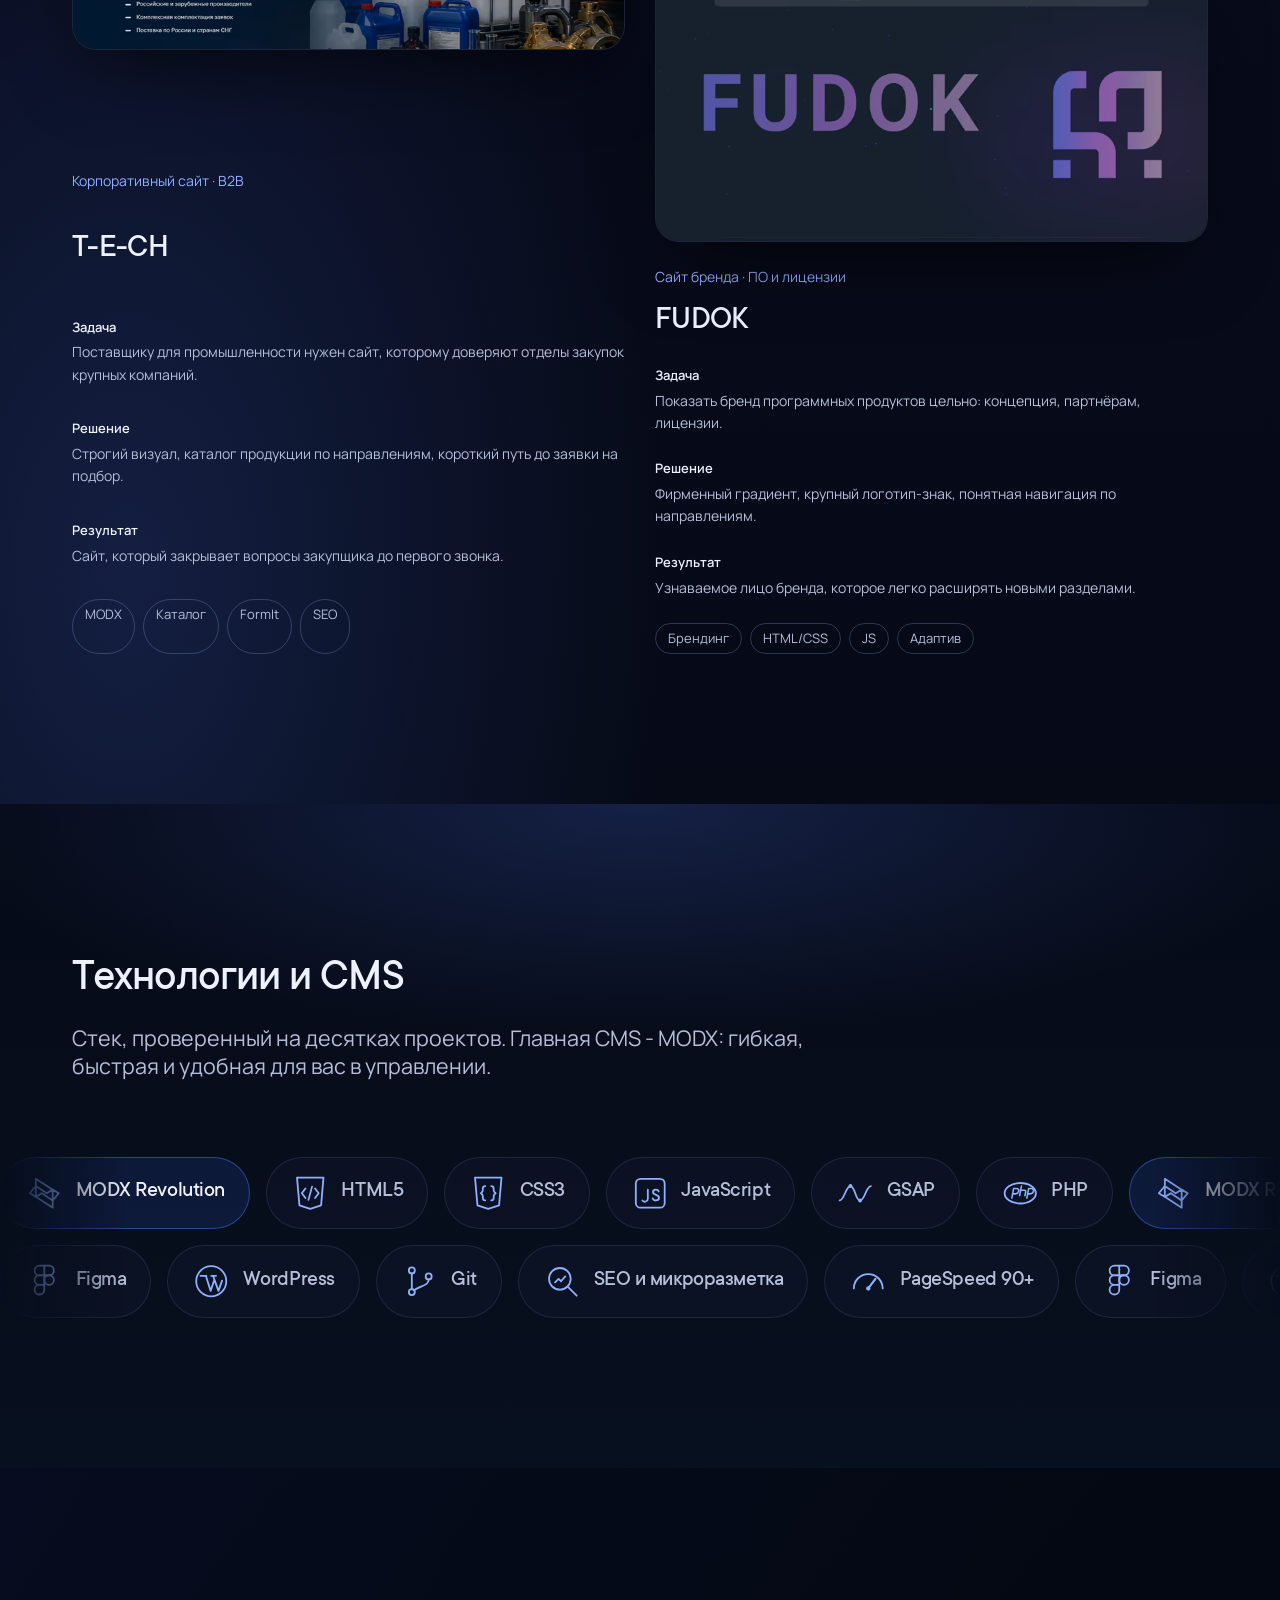
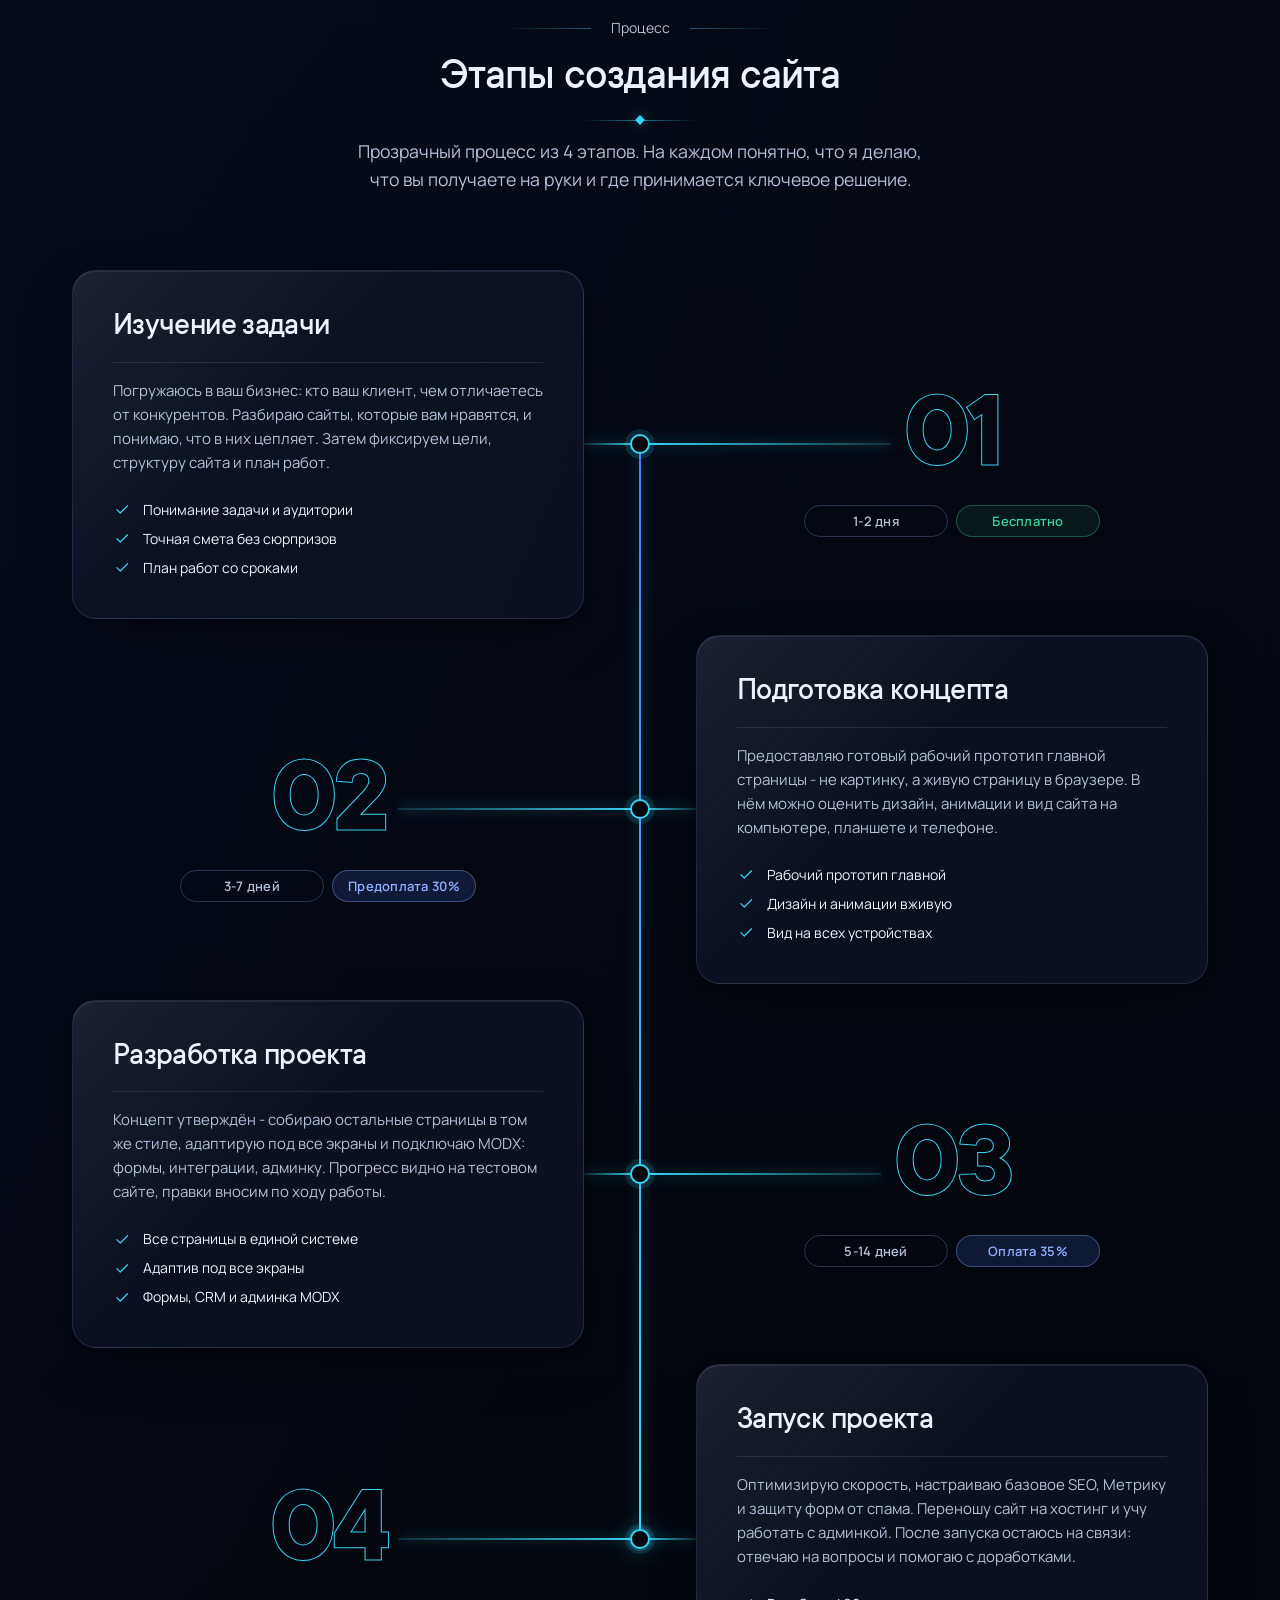
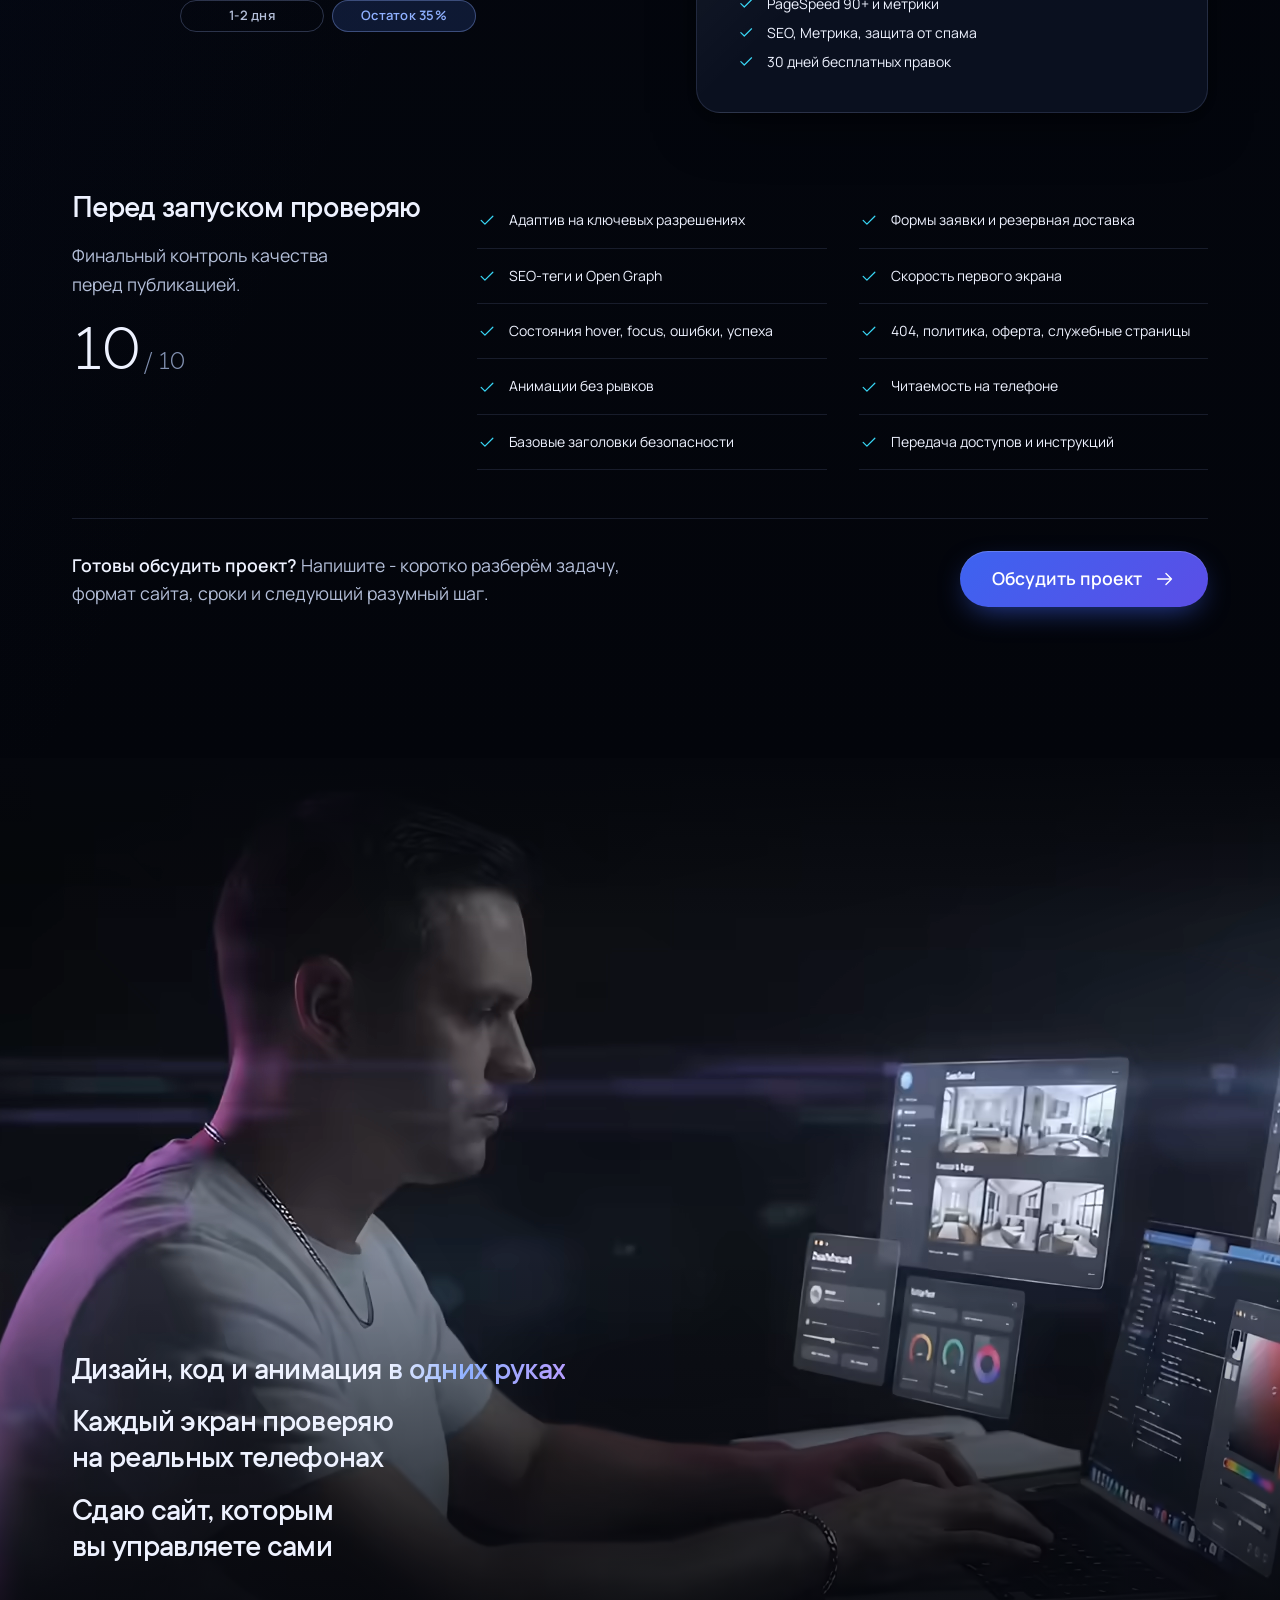
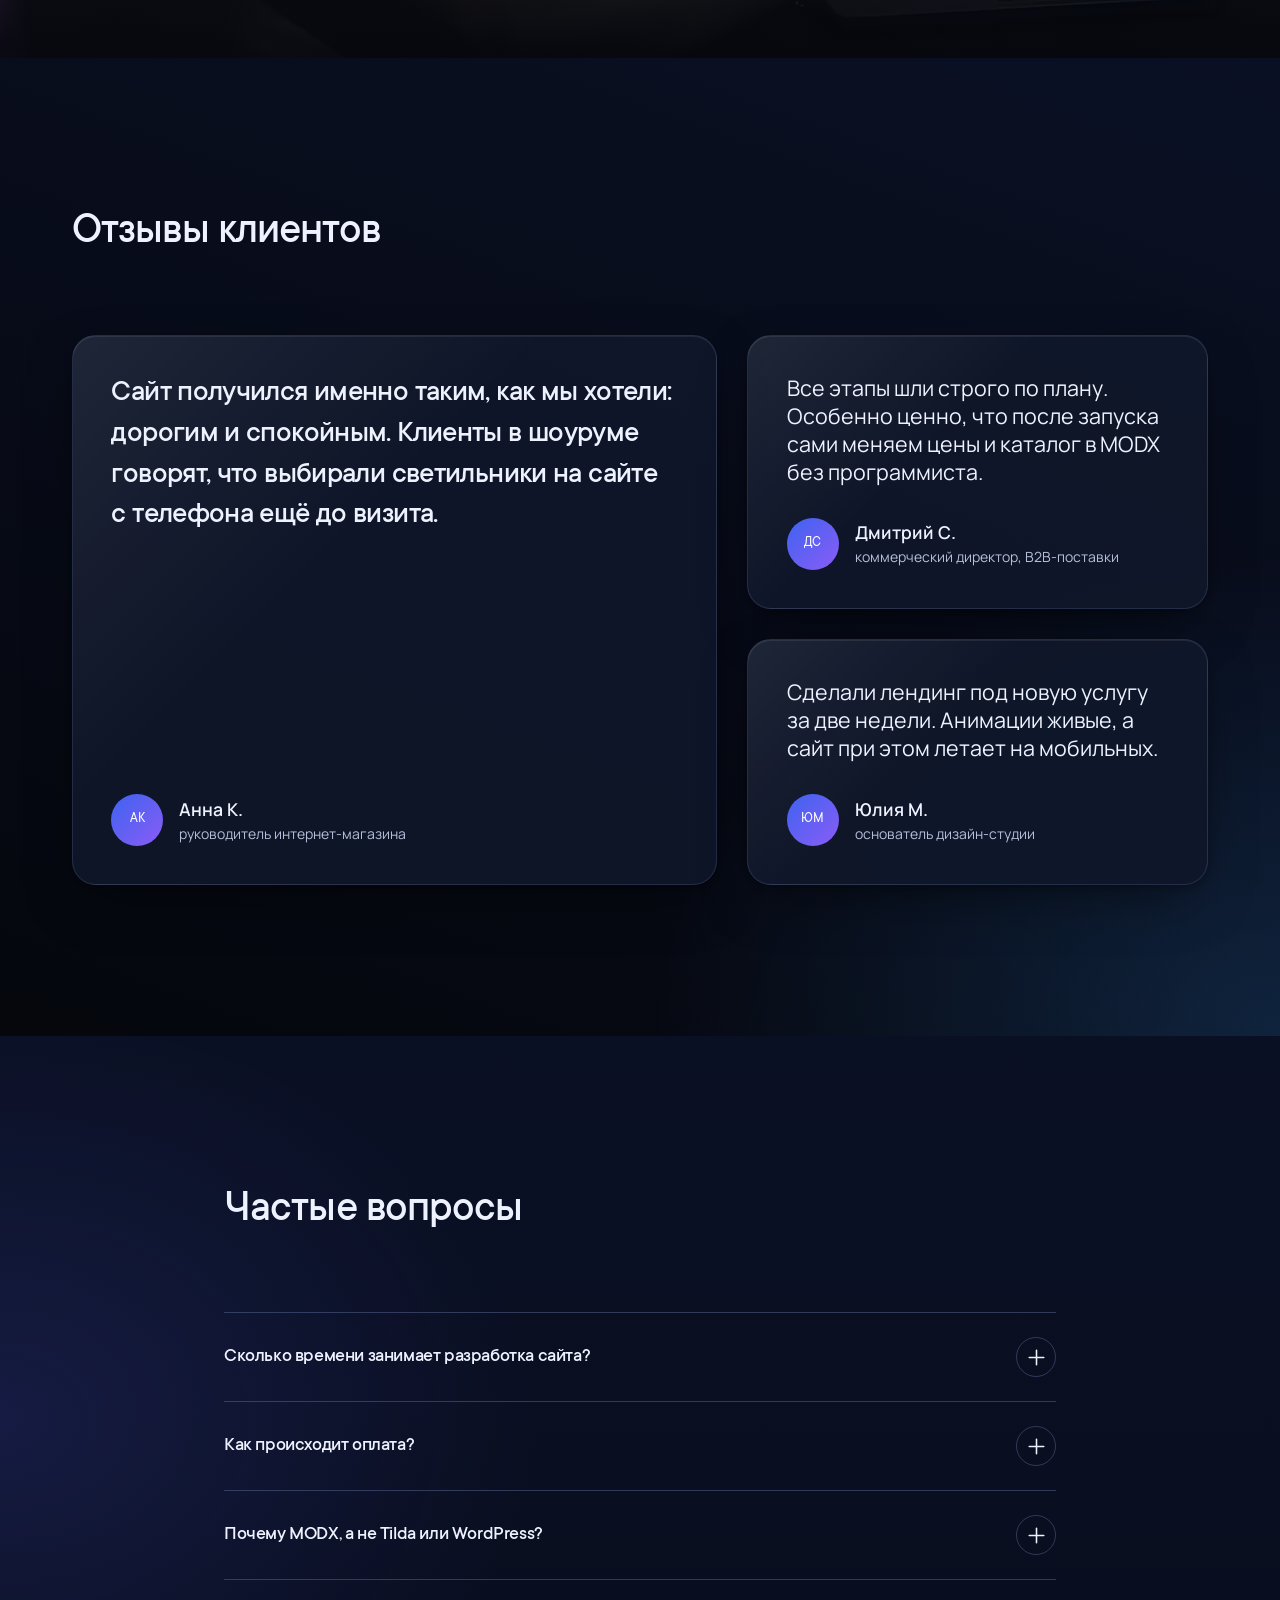
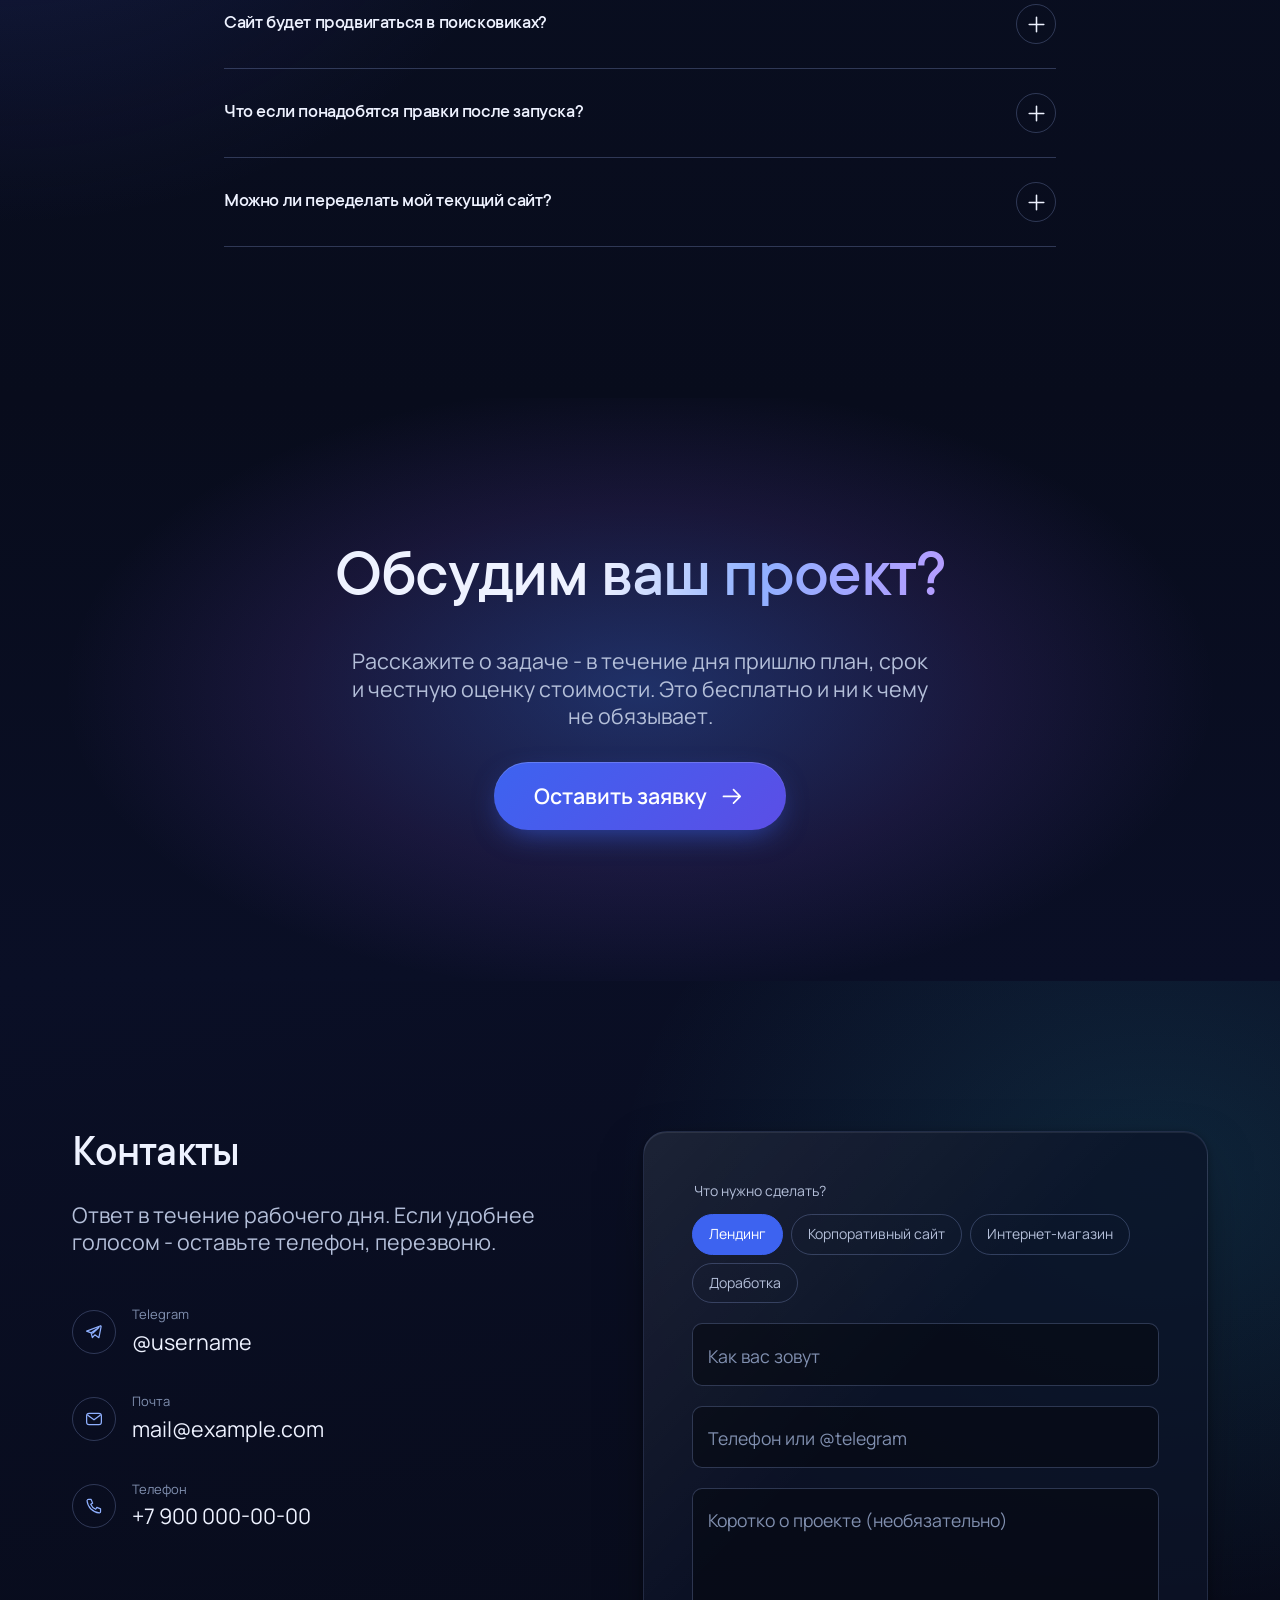
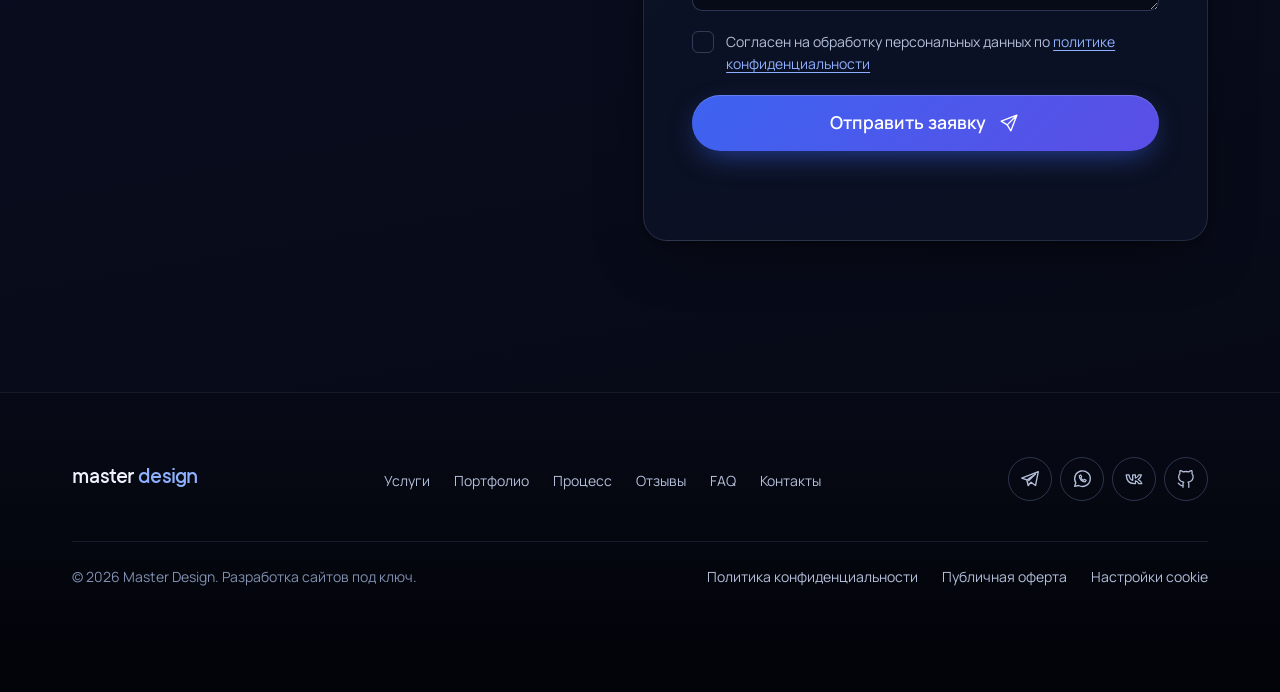
==== commit ae375993: "Roadmap update" ====
--- a/index.html
+++ b/index.html
@@ -70,8 +70,8 @@
 
   <!-- Стили блокирующие: навбар и первый экран видны сразу с первой отрисовки, без "выпрыгивания"
        после асинхронной подгрузки style.css -->
-  <link rel="stylesheet" href="design-tokens.css?v=20261003p">
-  <link rel="stylesheet" href="style.css?v=20261003p">
+  <link rel="stylesheet" href="design-tokens.css?v=20261003q">
+  <link rel="stylesheet" href="style.css?v=20261003q">
 
   <!-- chunk:head-schema -->
   <script type="application/ld+json">
@@ -135,7 +135,7 @@
   <script src="assets/js/vendor/ScrollTrigger.min.js" defer></script>
   <script src="assets/js/vendor/ScrollSmoother.min.js" defer></script>
   <script src="assets/js/vendor/SplitText.min.js" defer></script>
-  <script src="script.js?v=20261003p" defer></script>
+  <script src="script.js?v=20261003q" defer></script>
 </head>
 <body>
   <!-- chunk:preloader -->
--- a/style.css
+++ b/style.css
@@ -2031,7 +2031,7 @@
   --rail-side: left;
   display: grid;
   grid-template-columns: 2.5rem minmax(0, 1fr);
-  gap: var(--space-3) var(--space-4);
+  gap: var(--space-5) var(--space-4); /* телефон: от тегов до карточки 20px */
   position: relative;
 }
 
@@ -2043,7 +2043,7 @@
   justify-self: center;
   width: 1.25rem;
   height: 1.25rem;
-  margin-top: 0.15rem;
+  margin-top: calc((2.2rem - 1.25rem) / 2); /* телефон: центр узла на высоте центра номера (2.75rem x lh 0.8) */
   border-radius: 50%;
   background: var(--color-bg);
   border: 2px solid var(--color-line-strong);
@@ -2057,13 +2057,14 @@
   box-shadow: 0 0 0 5px var(--color-accent-3-soft);
 }
 
+/* Телефон: номер и теги по центру колонки, номер на одной высоте с узлом */
 .step__meta {
   grid-column: 2;
   grid-row: 1;
   display: flex;
-  flex-wrap: wrap;
+  flex-direction: column;
   align-items: center;
-  gap: var(--space-2) var(--space-4);
+  gap: var(--space-4);
 }
 
 .step__num {
@@ -2086,7 +2087,7 @@
 .step__tags {
   display: grid;
   grid-template-columns: repeat(2, minmax(0, 1fr));
-  flex-basis: 100%;
+  width: 100%;
   max-width: 18rem;
   gap: var(--space-2);
 }
@@ -2119,6 +2120,21 @@
 
 .step__beam {
   display: none;
+}
+
+/* Телефон: линия от узла к номеру (длину --link-w меряет JS), на высоте центра узла */
+.step__beam--meta {
+  display: block;
+  position: absolute;
+  top: calc((2.2rem - 1.25rem) / 2 + 0.625rem);
+  left: 1.25rem;
+  width: var(--link-w, 0px);
+  height: 2px;
+  margin-top: -1px;
+  background: linear-gradient(90deg, var(--color-accent-3), color-mix(in srgb, var(--color-accent-3) 20%, transparent));
+  box-shadow: var(--glow-cyan);
+  transform-origin: left;
+  pointer-events: none;
 }
 
 /* Блюр стекла здесь не виден (под карточкой ровный тёмный фон), а на скролле стоит дорого */
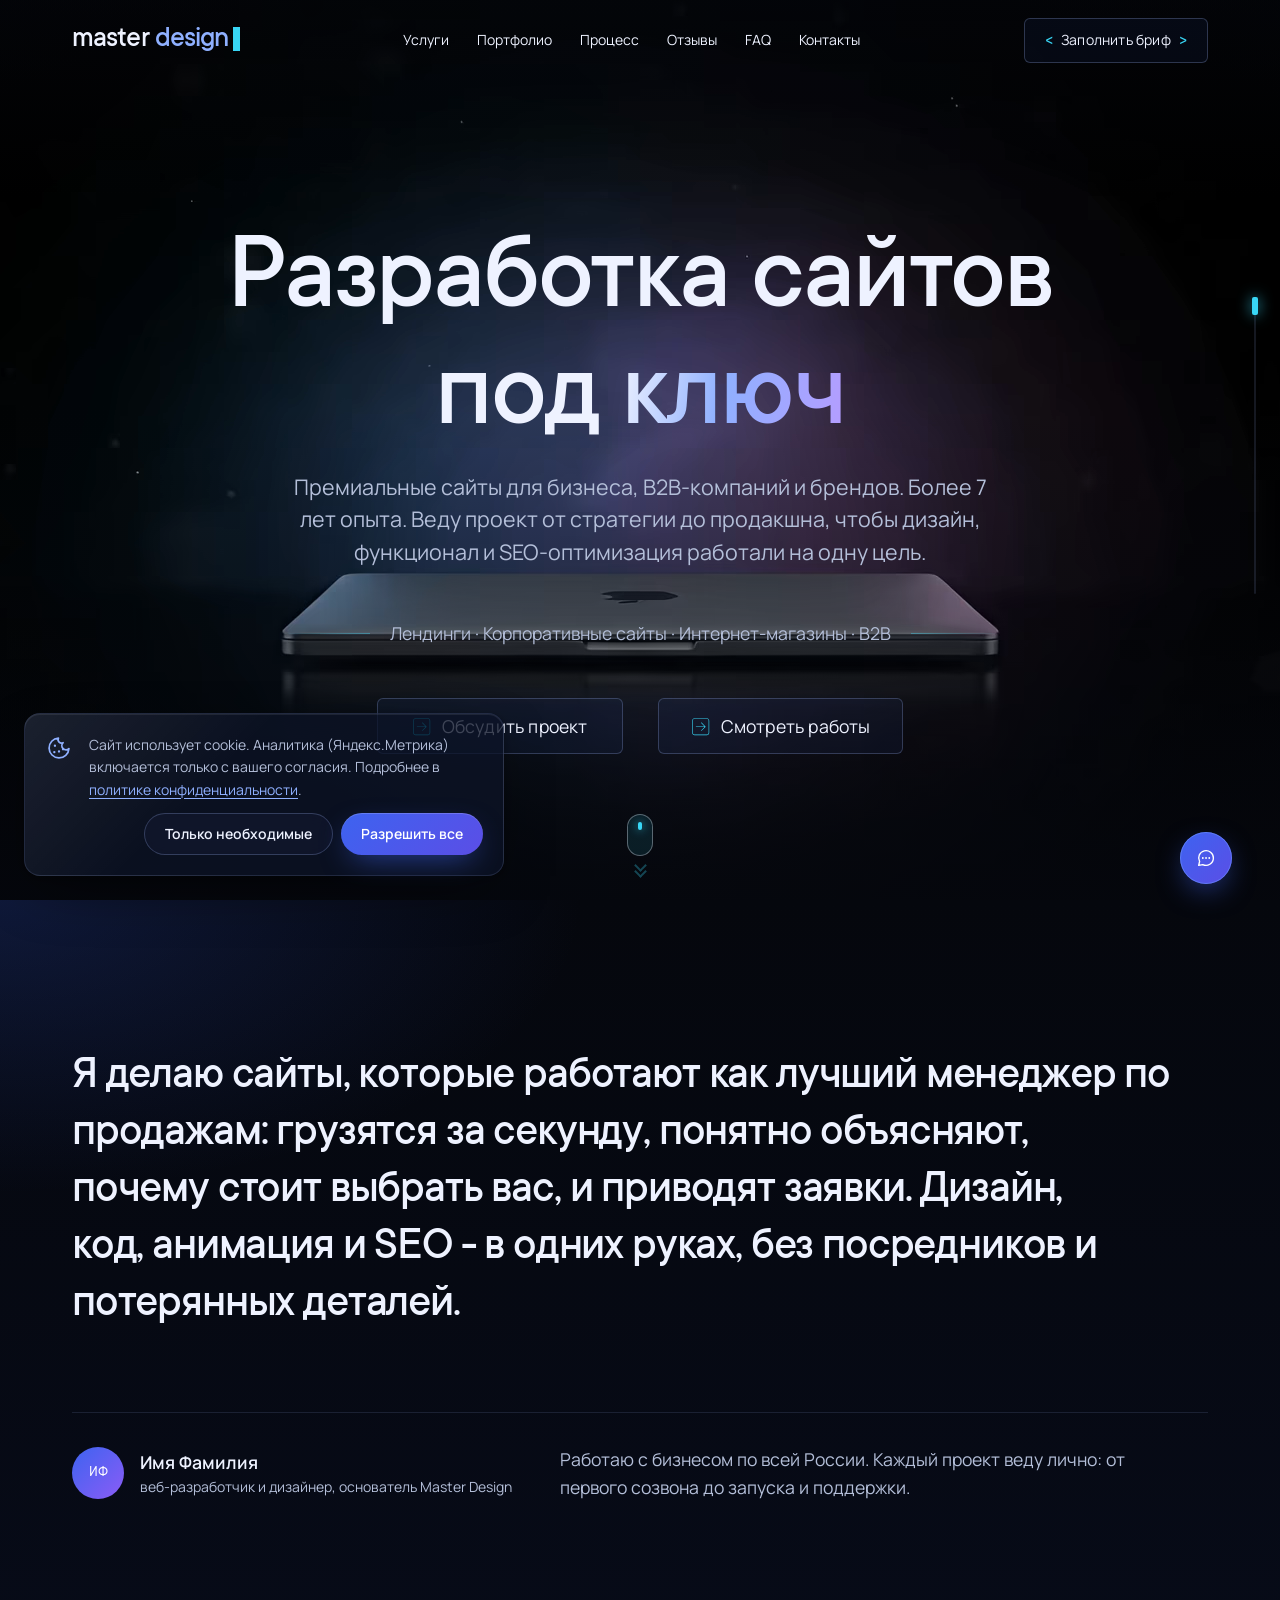
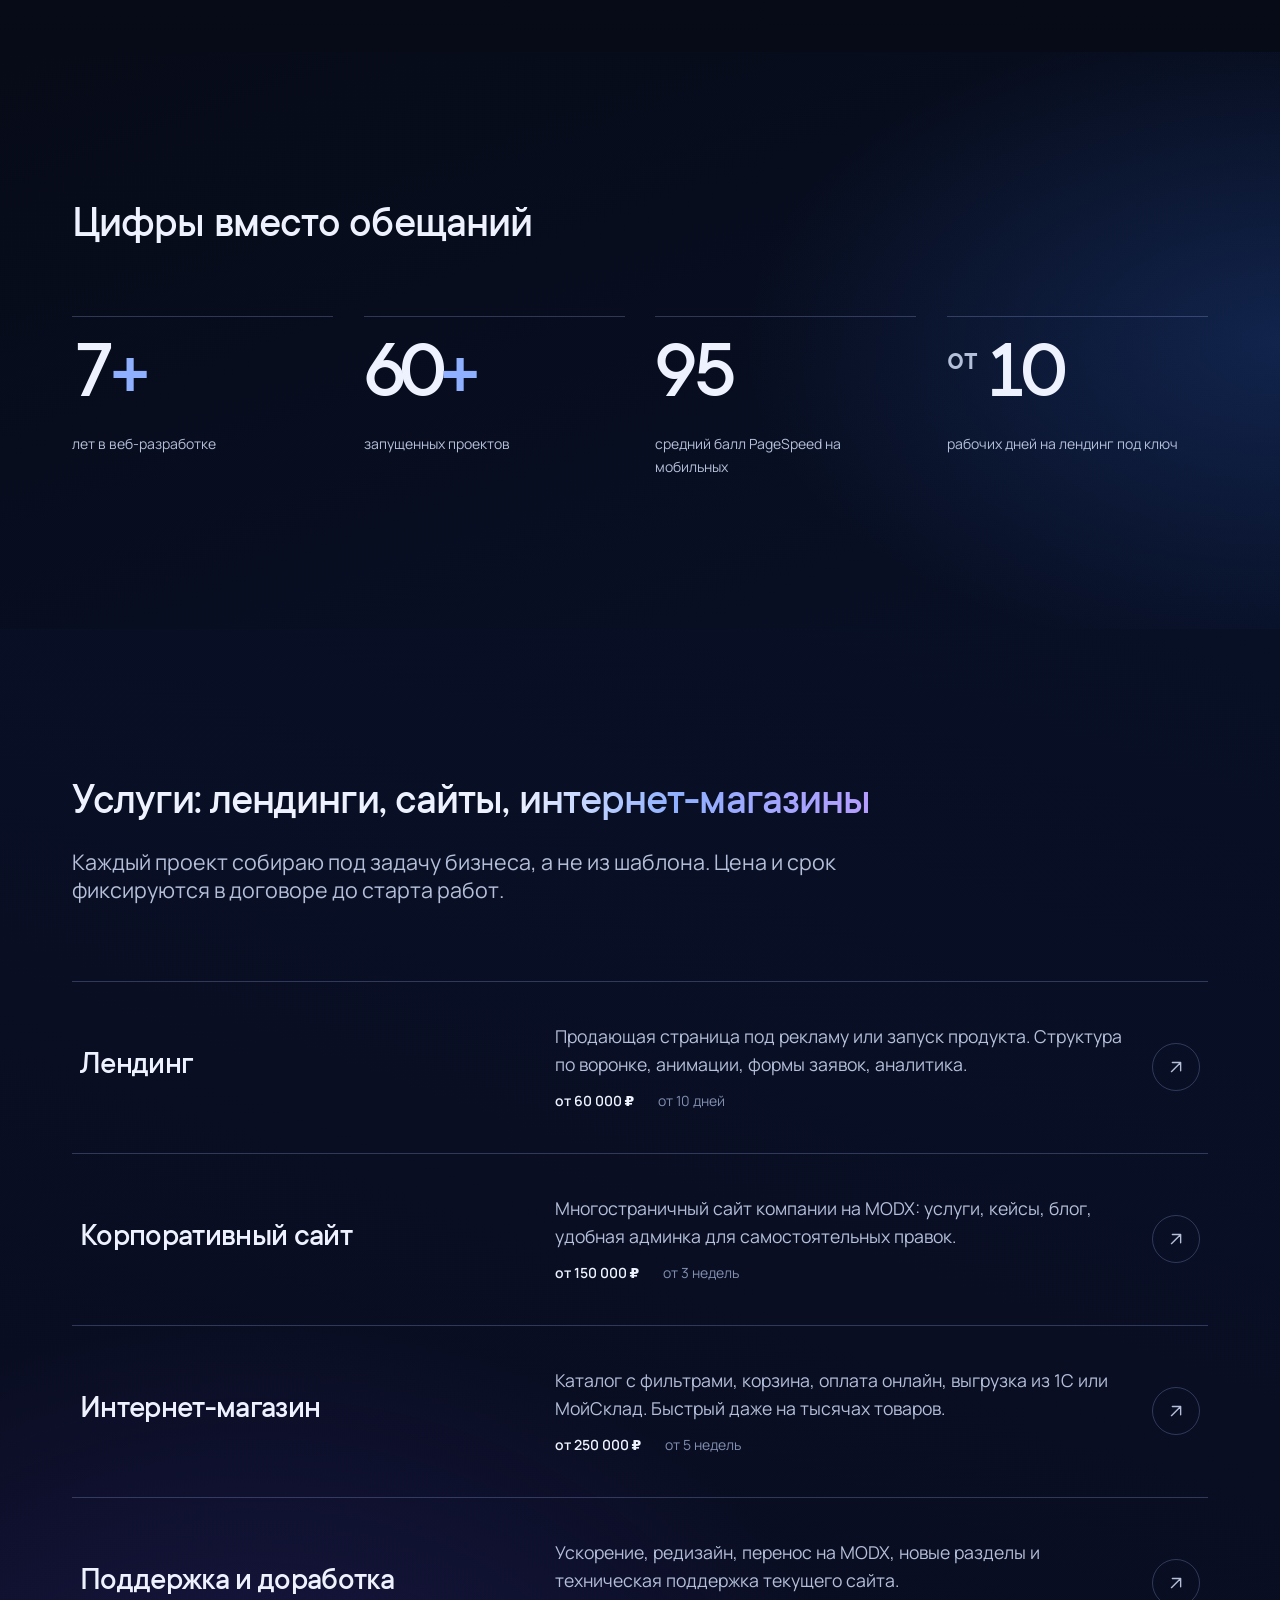
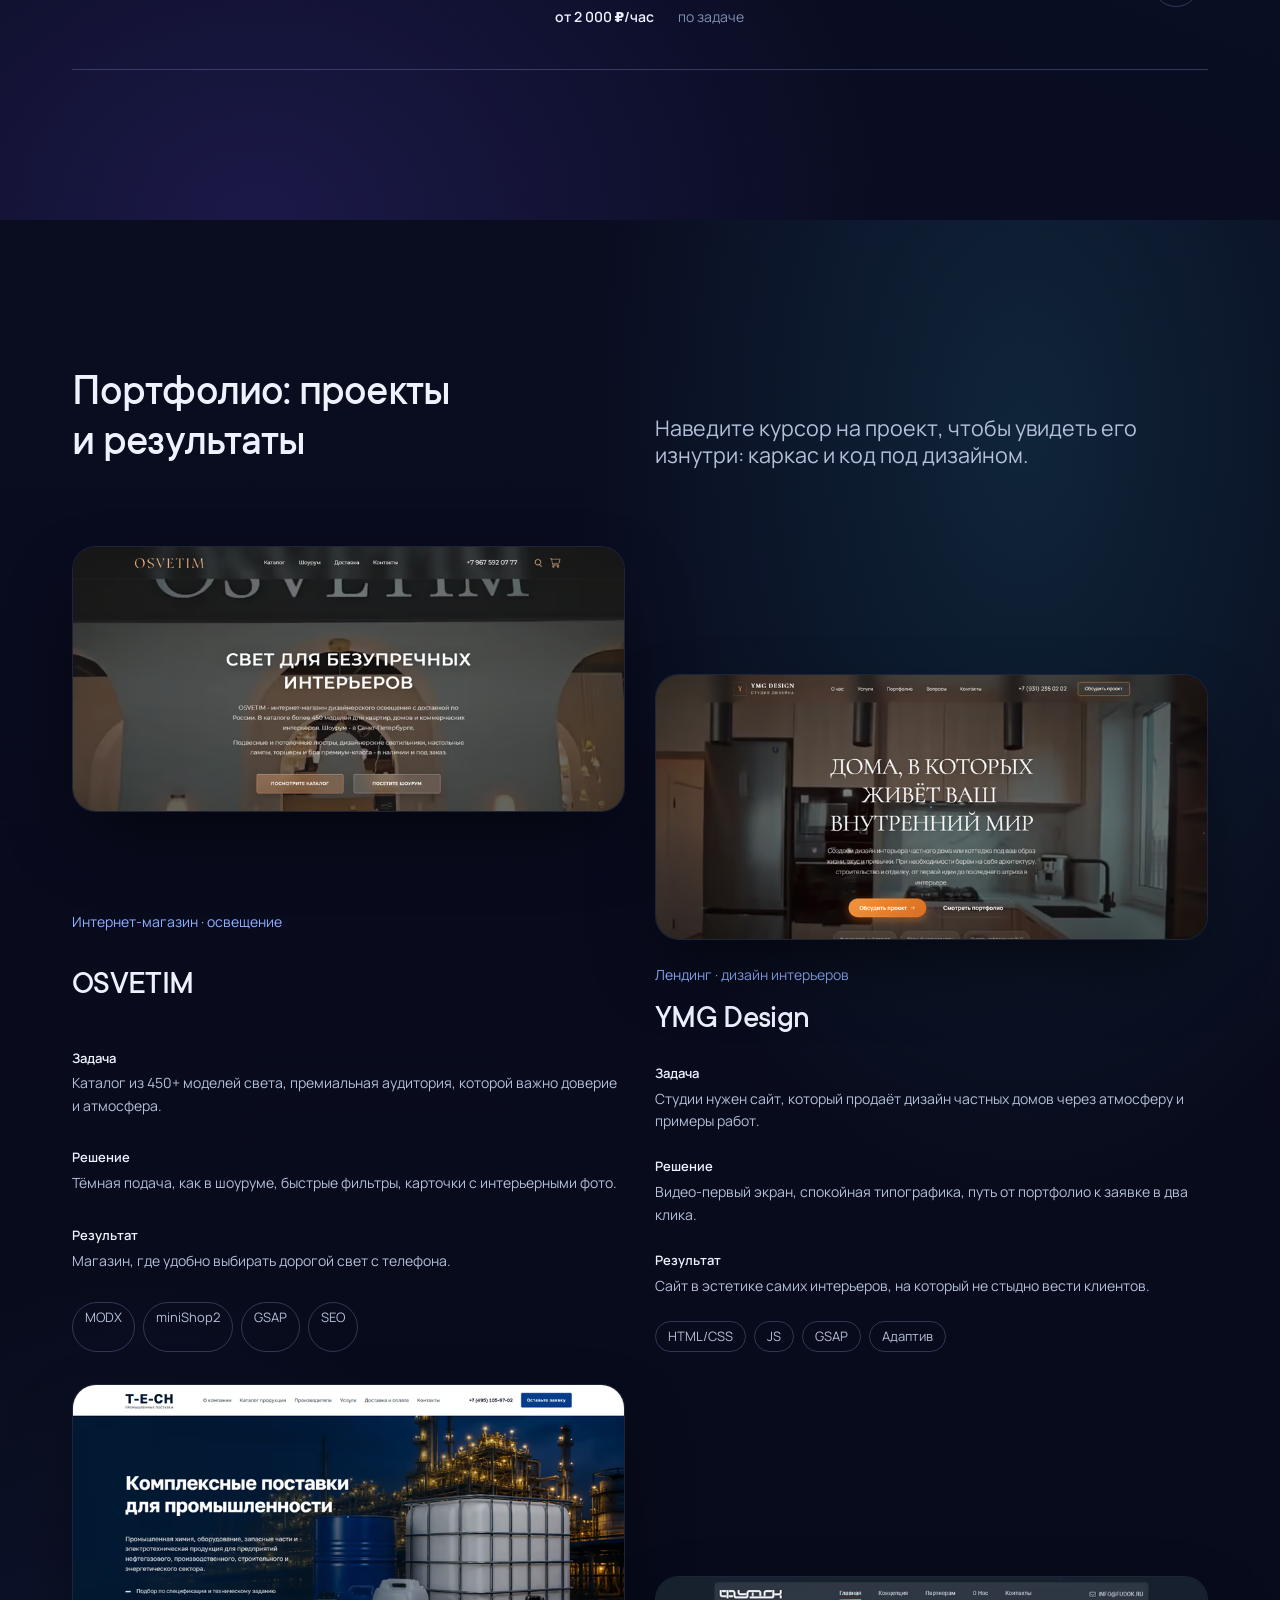
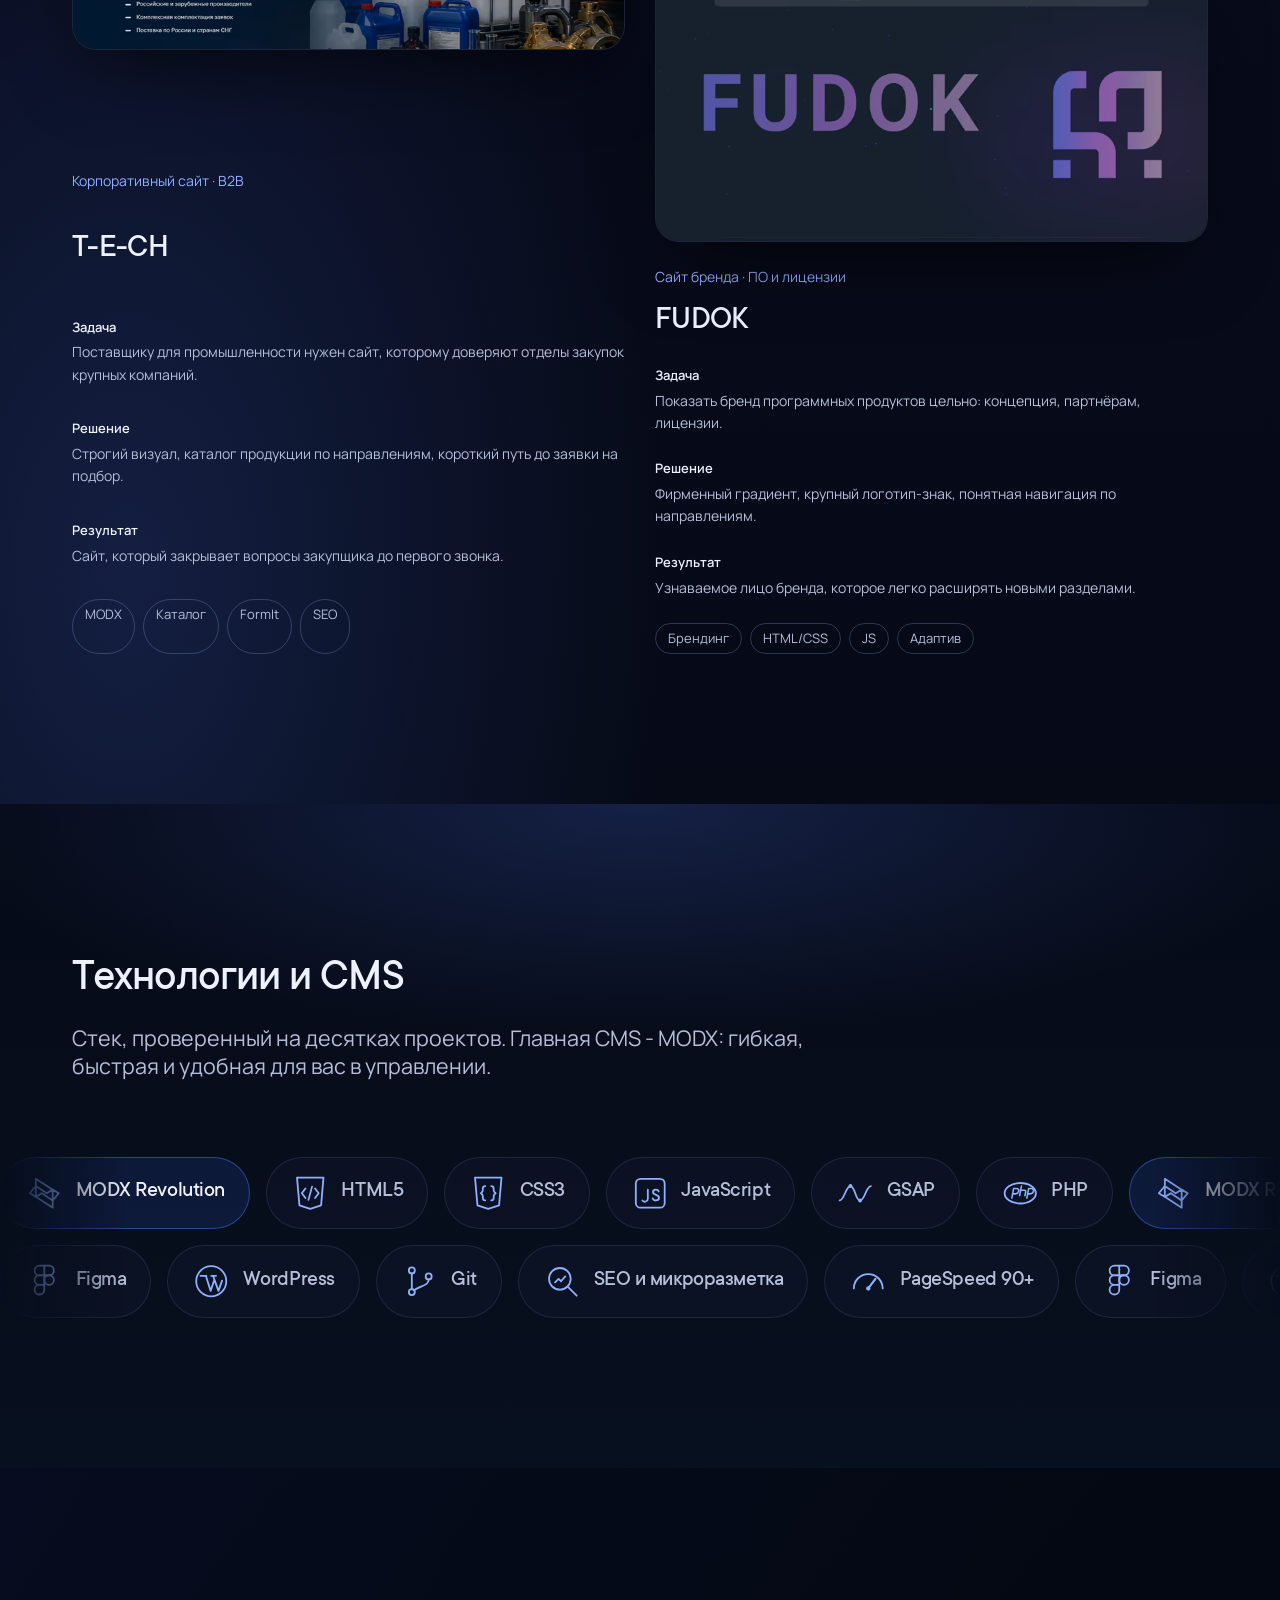
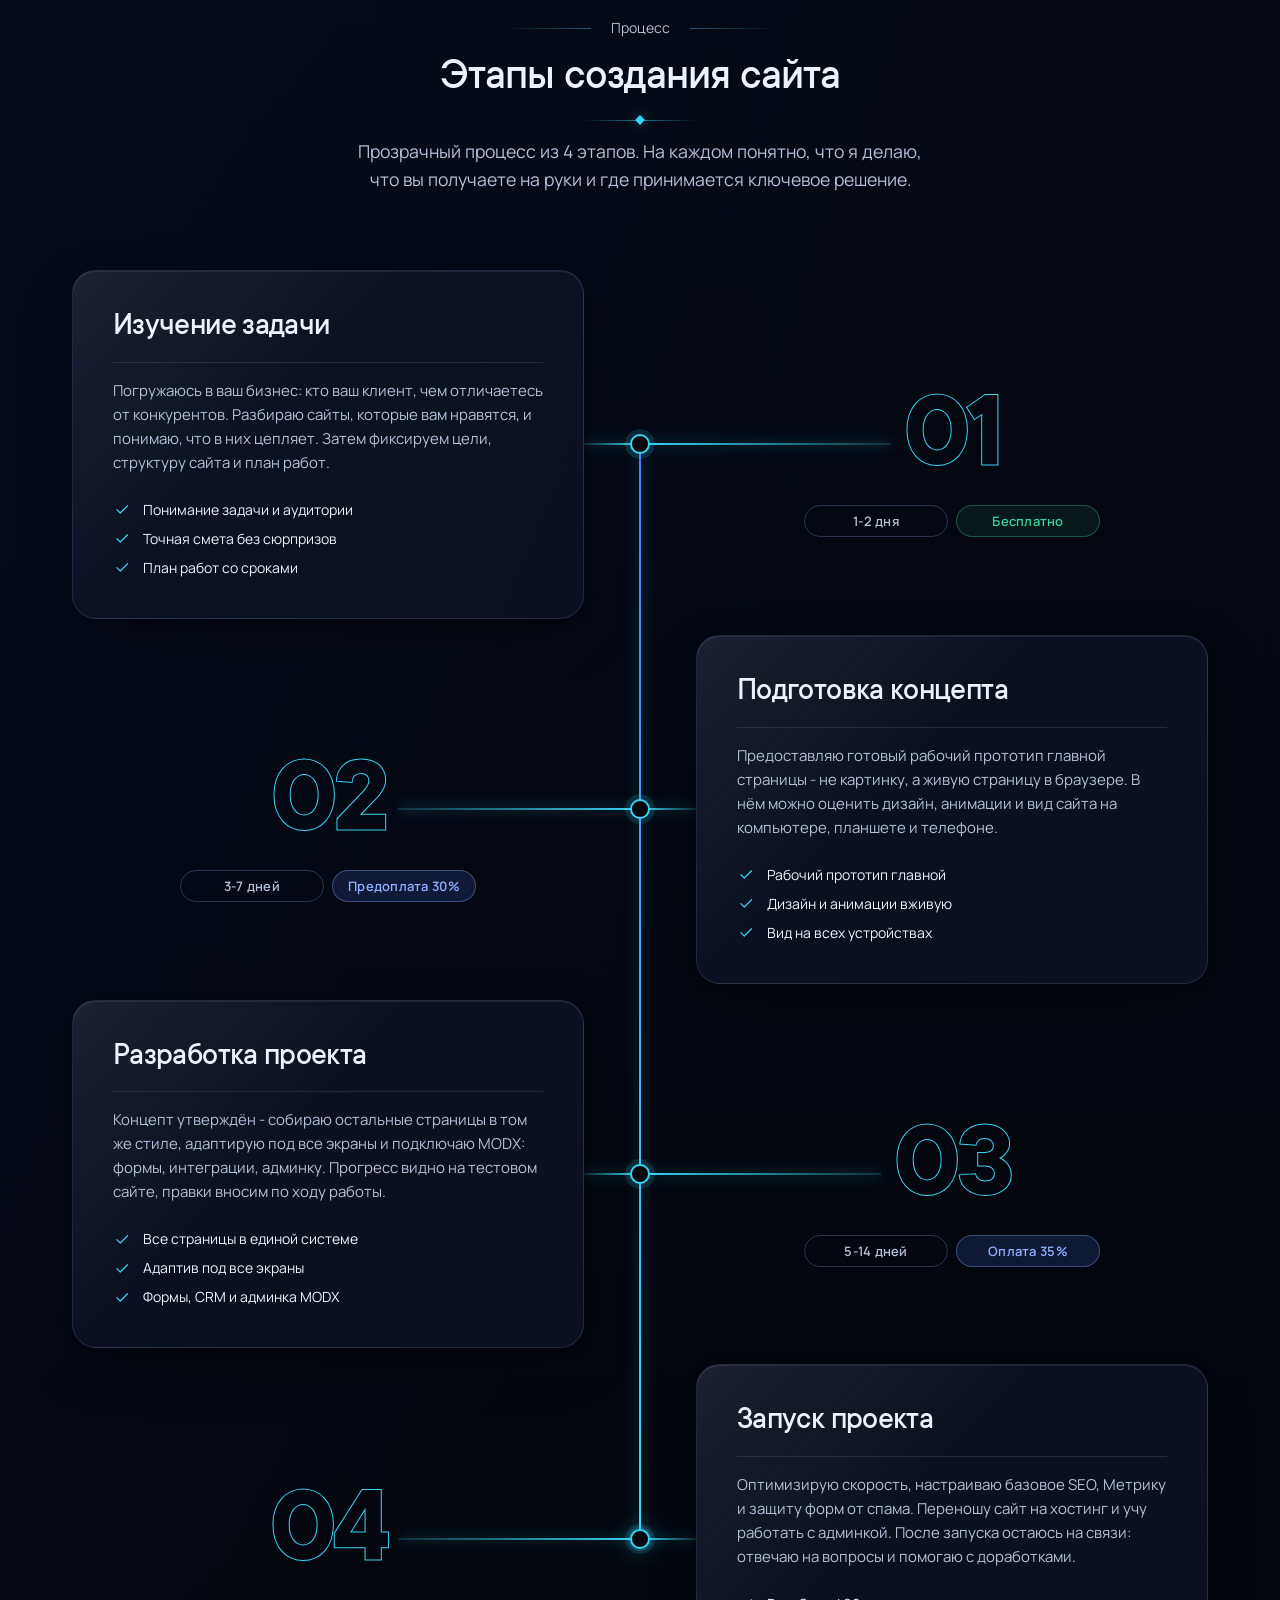
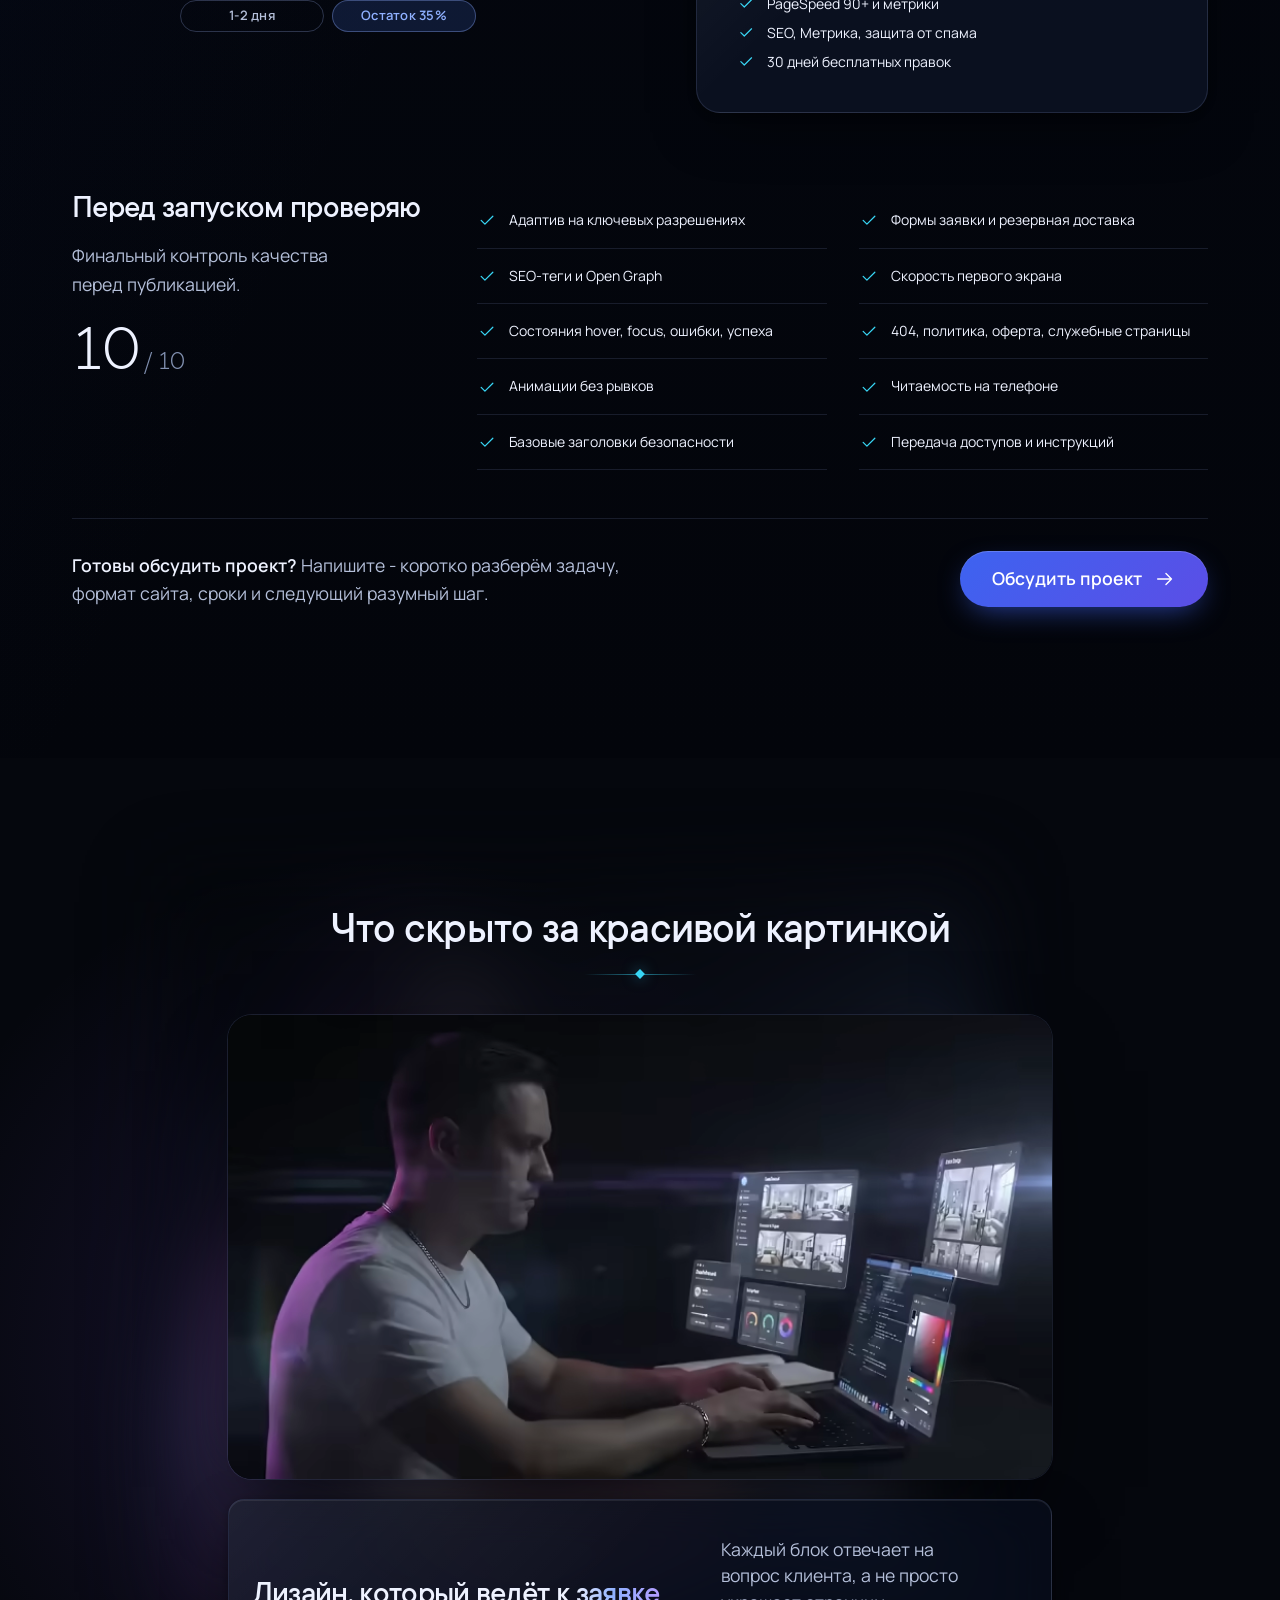
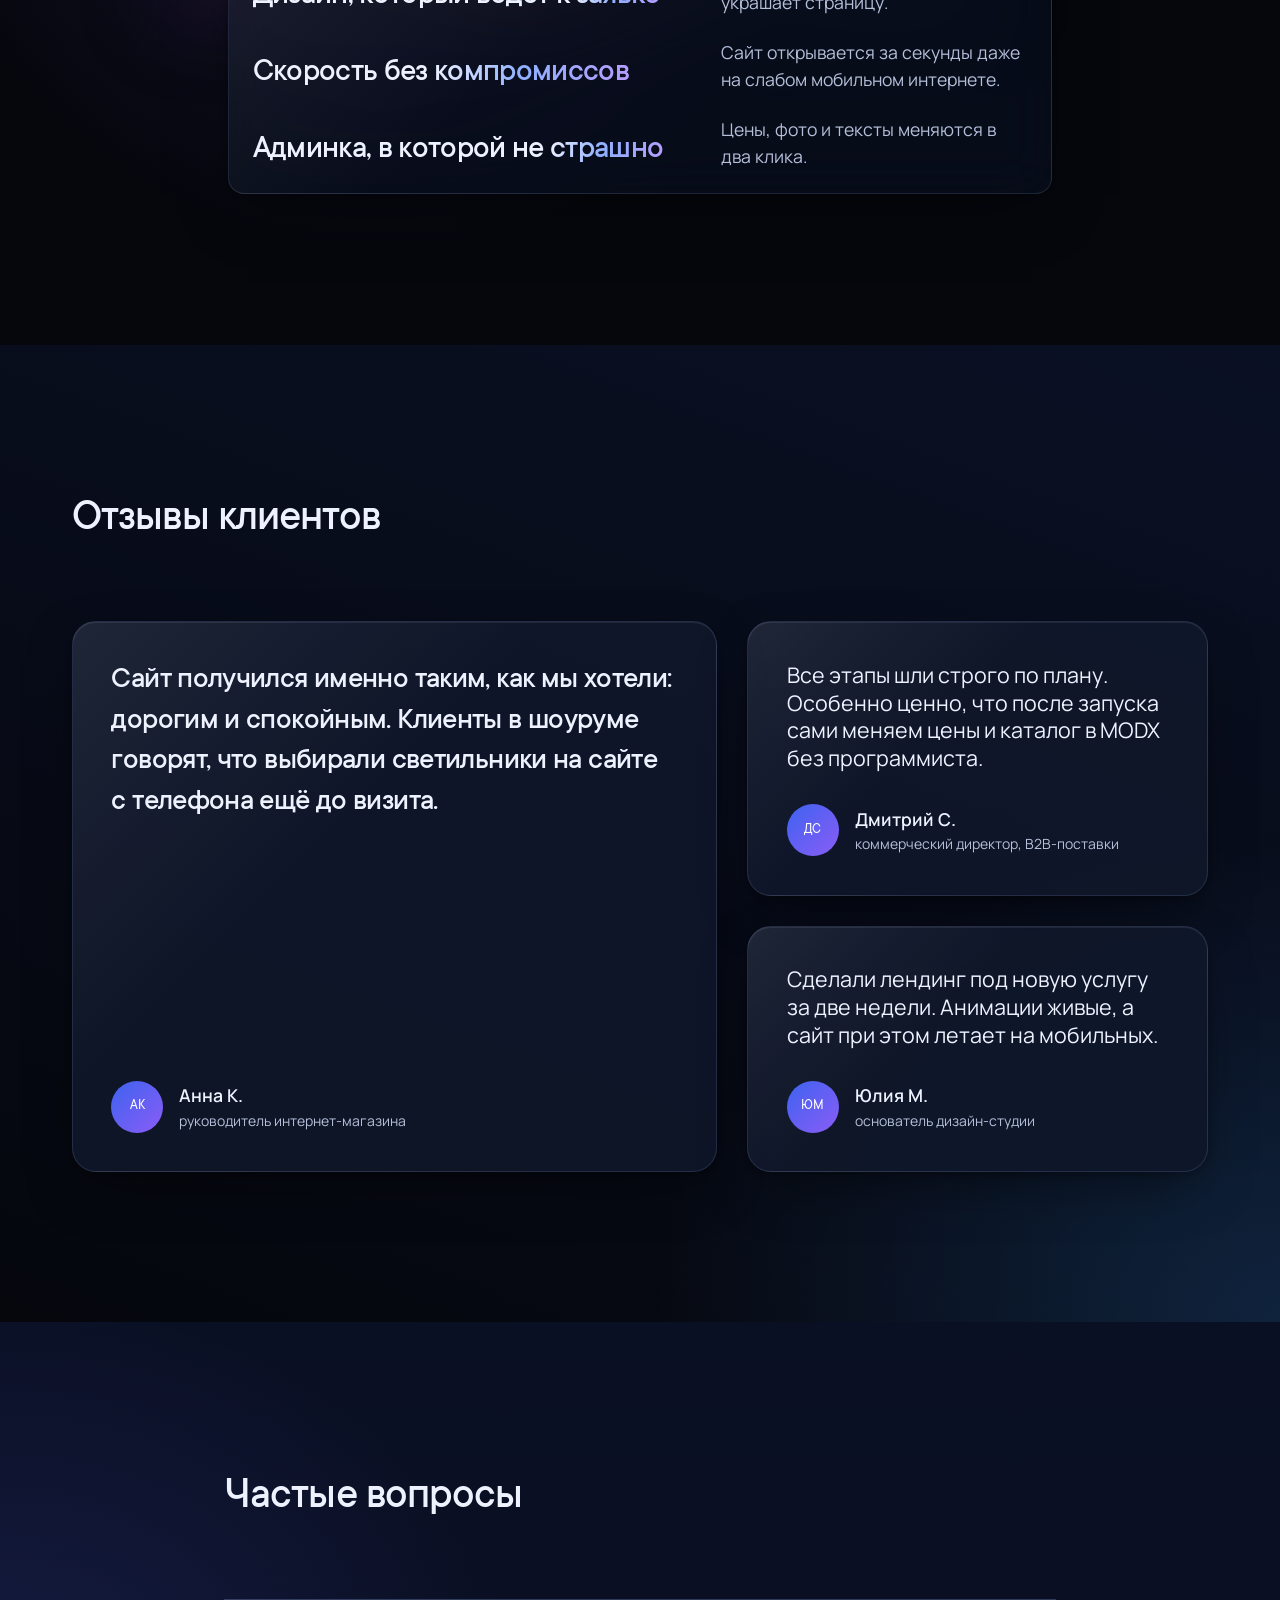
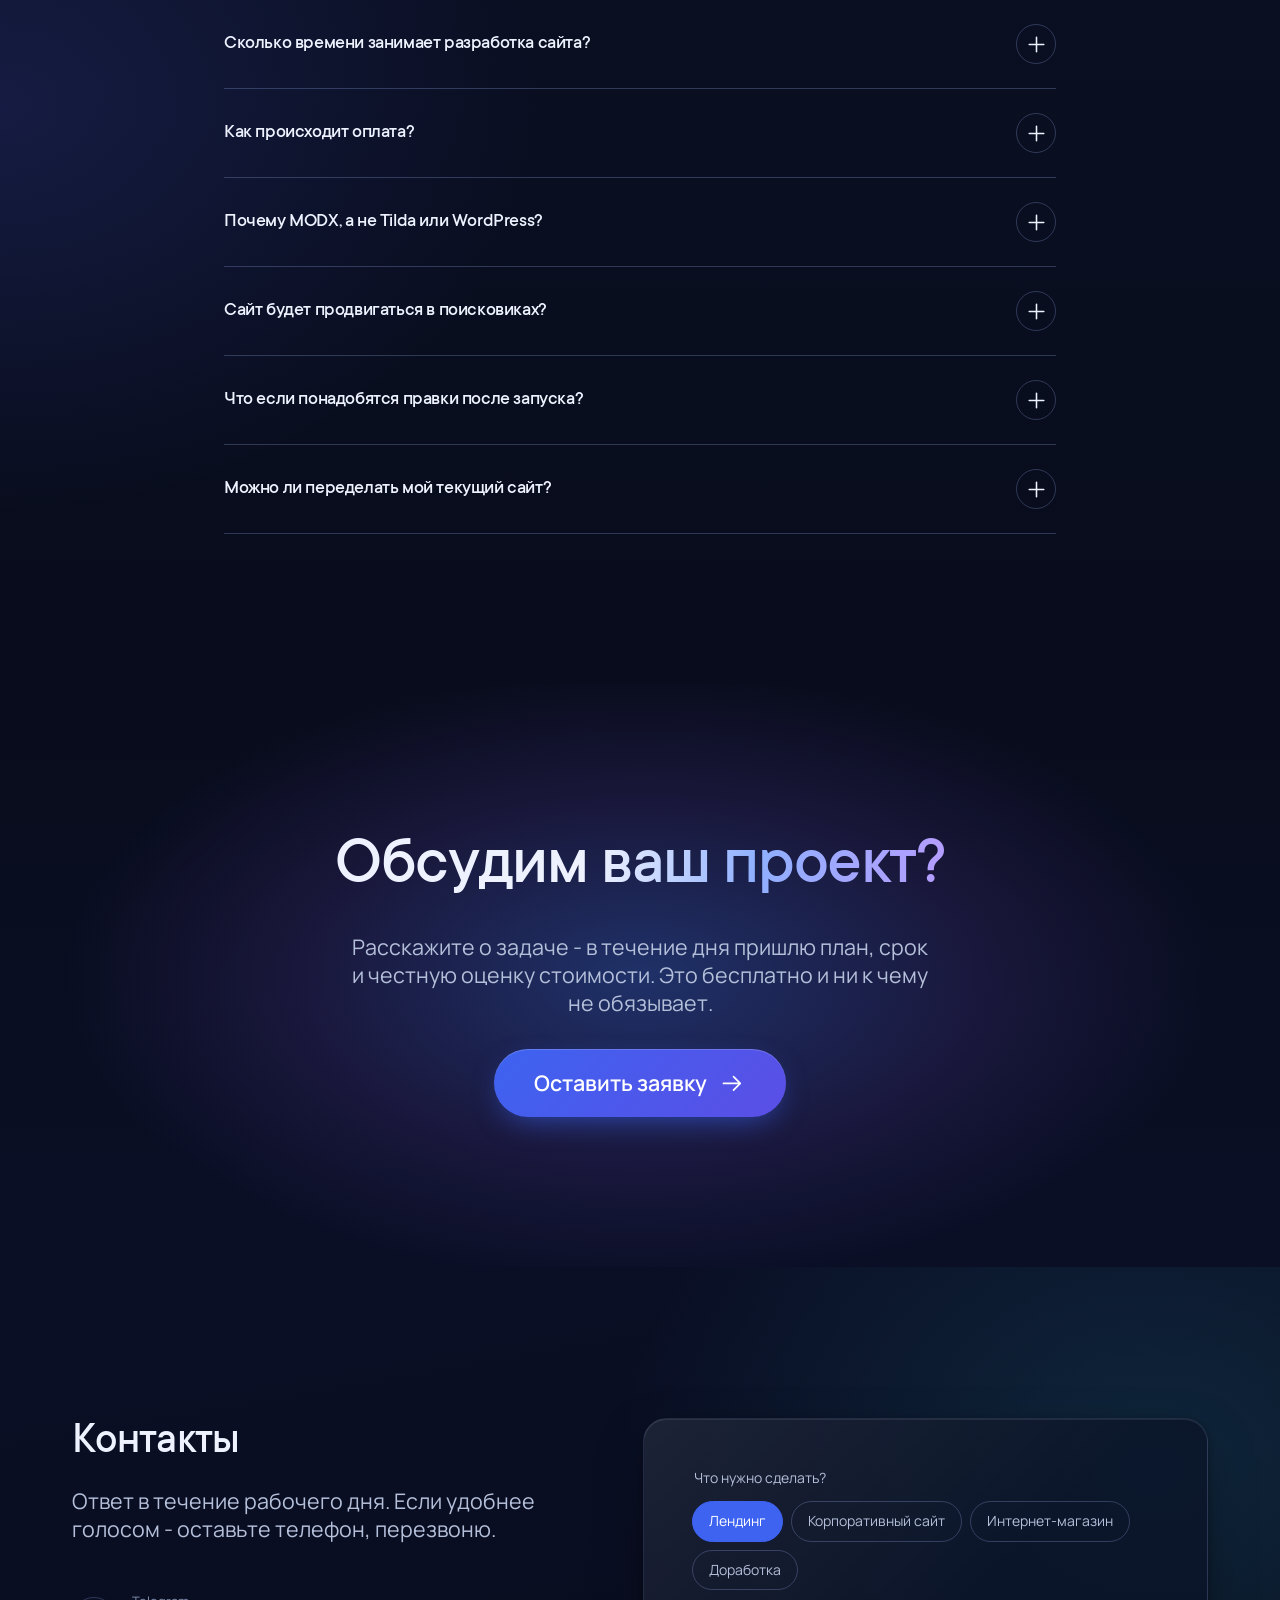
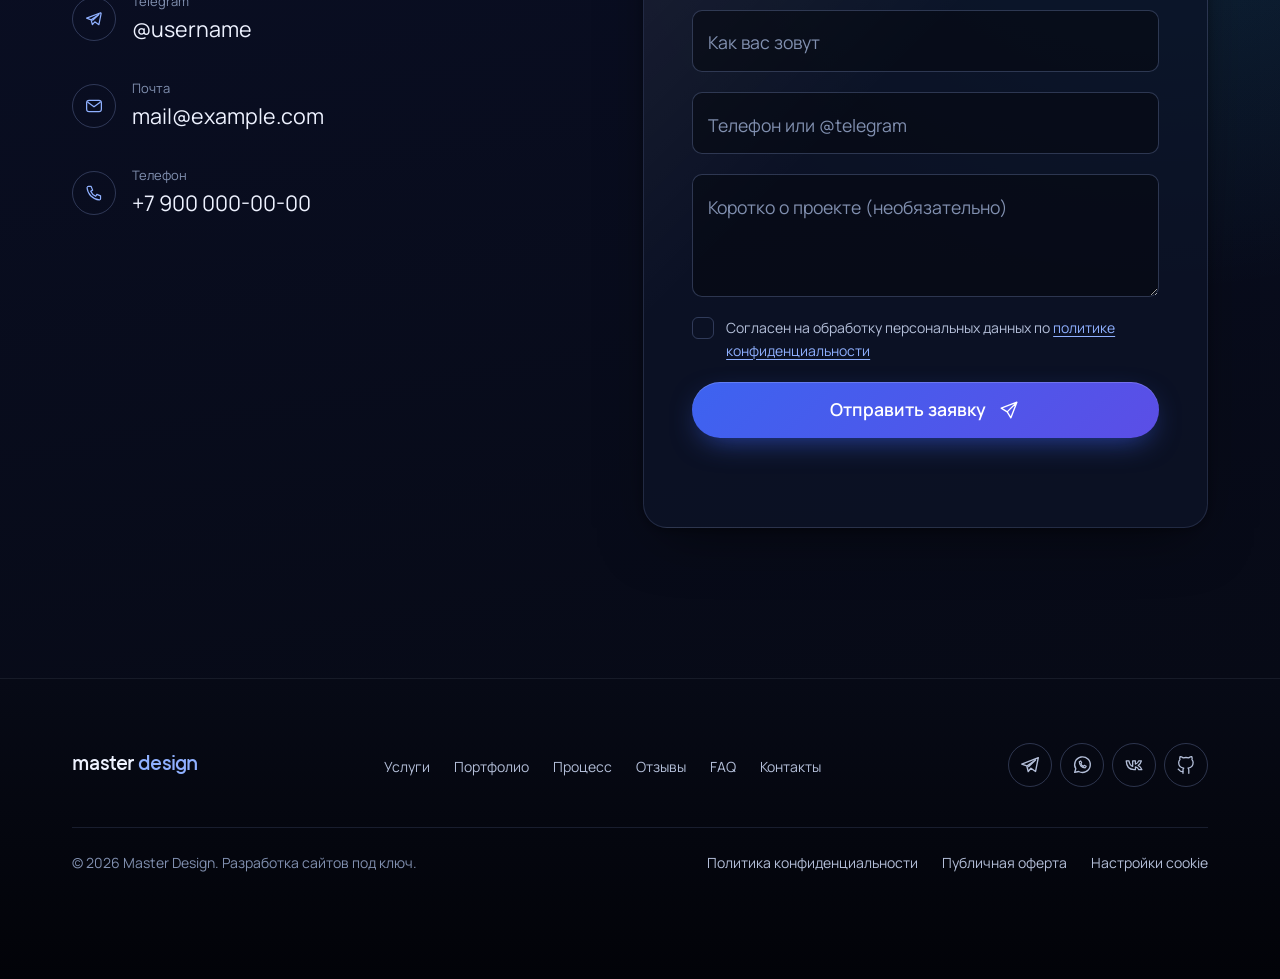
==== commit 12f6ca44: "Show reel block" ====
--- a/index.html
+++ b/index.html
@@ -4,6 +4,9 @@
   <!-- chunk:head-meta -->
   <meta charset="utf-8">
   <script>document.documentElement.classList.replace('no-js', 'js');</script>
+  <!-- СВЕТЛАЯ ТЕМА (отключена, вернуть вместе с theme-light.css и переключателем):
+  <script>try{if(localStorage.getItem('md-theme')==='light')document.documentElement.dataset.theme='light'}catch(e){}</script>
+  -->
   <meta name="viewport" content="width=device-width, initial-scale=1, viewport-fit=cover">
   <title>Разработка сайтов под ключ, лендингов и интернет-магазинов | Master Design</title>
   <meta name="description" content="Создаю сайты, лендинги и интернет-магазины под ключ: дизайн, анимация, адаптив, SEO-оптимизация и CMS MODX. Быстрые сайты с высоким баллом PageSpeed. Портфолио и сроки.">
@@ -48,6 +51,7 @@
     @font-face{font-family:"TT Commons Logo";font-display:block;font-weight:500;src:url("assets/fonts/TTCommons-Medium.woff2") format("woff2")}
     :root{--c-bg:#05070d;--c-deep:#020308;--c-text:#eef2ff;--c-muted:#8190b0;--c-cyan:#38d6f5}
     html{background:var(--c-bg);color:var(--c-text);color-scheme:dark}
+    [data-theme=light]{--c-bg:#eef0f4;--c-deep:#e6e9ef;--c-text:#0d1220;--c-muted:#5a6580;--c-cyan:#0a8fb5;color-scheme:light}
     body{margin:0;font-family:"Manrope","Segoe UI",system-ui,sans-serif}
     .preloader{position:fixed;inset:0;z-index:1000;display:grid;place-items:center;background:var(--c-deep)}
     .preloader__inner{display:grid;gap:22px;justify-items:center;width:fit-content;max-width:90vw}
@@ -70,8 +74,11 @@
 
   <!-- Стили блокирующие: навбар и первый экран видны сразу с первой отрисовки, без "выпрыгивания"
        после асинхронной подгрузки style.css -->
-  <link rel="stylesheet" href="design-tokens.css?v=20261003q">
-  <link rel="stylesheet" href="style.css?v=20261003q">
+  <link rel="stylesheet" href="design-tokens.css?v=20261018a">
+  <link rel="stylesheet" href="style.css?v=20261018a">
+  <!-- СВЕТЛАЯ ТЕМА (отключена):
+  <link rel="stylesheet" href="theme-light.css?v=20261018a">
+  -->
 
   <!-- chunk:head-schema -->
   <script type="application/ld+json">
@@ -135,7 +142,7 @@
   <script src="assets/js/vendor/ScrollTrigger.min.js" defer></script>
   <script src="assets/js/vendor/ScrollSmoother.min.js" defer></script>
   <script src="assets/js/vendor/SplitText.min.js" defer></script>
-  <script src="script.js?v=20261003q" defer></script>
+  <script src="script.js?v=20261018a" defer></script>
 </head>
 <body>
   <!-- chunk:preloader -->
@@ -268,12 +275,14 @@
         <section class="hero js-hero" id="hero" aria-labelledby="hero-title">
           <div class="hero__stage">
             <picture class="hero__poster">
-              <source srcset="assets/video/hero/poster.avif" type="image/avif">
-              <img src="assets/video/hero/poster.webp" width="1600" height="900" alt="" fetchpriority="high" decoding="async">
+              <source srcset="assets/video/hero/poster.avif" data-light-srcset="assets/video/hero/poster-light.avif" type="image/avif">
+              <img src="assets/video/hero/poster.webp" data-light-src="assets/video/hero/poster-light.webp" width="1600" height="900" alt="" fetchpriority="high" decoding="async">
             </picture>
             <video class="hero__video js-scroll-video"
                    data-src-desktop="assets/video/hero/hero-1920.mp4"
                    data-src-mobile="assets/video/hero/hero-1280.mp4"
+                   data-src-desktop-light="assets/video/hero/hero-light-1920.mp4"
+                   data-src-mobile-light="assets/video/hero/hero-light-1280.mp4"
                    muted playsinline preload="none" disablepictureinpicture disableremoteplayback
                    aria-hidden="true" tabindex="-1"></video>
             <div class="hero__vignette" aria-hidden="true"></div>
@@ -669,23 +678,52 @@
         <!-- /chunk:section-process -->
 
         <!-- chunk:section-showreel -->
-        <section class="showreel js-showreel" id="showreel" aria-labelledby="showreel-title">
-          <div class="showreel__stage">
-            <picture class="showreel__poster">
-              <source srcset="assets/video/character/poster.avif" type="image/avif">
-              <img src="assets/video/character/poster.webp" width="1600" height="900" alt="" loading="lazy" decoding="async">
-            </picture>
-            <video class="showreel__video js-scroll-video"
-                   data-src-desktop="assets/video/character/character-1920.mp4"
-                   data-src-mobile="assets/video/character/character-1280.mp4"
-                   muted playsinline preload="none" disablepictureinpicture disableremoteplayback
-                   aria-hidden="true" tabindex="-1"></video>
-            <div class="showreel__shade" aria-hidden="true"></div>
-            <div class="showreel__captions container">
-              <h2 class="visually-hidden" id="showreel-title">Как я работаю</h2>
-              <p class="showreel__caption js-caption">Дизайн, код и анимация <span class="text-gradient">в одних руках</span></p>
-              <p class="showreel__caption js-caption">Каждый экран проверяю на реальных телефонах</p>
-              <p class="showreel__caption js-caption">Сдаю сайт, которым вы управляете сами</p>
+        <section class="reel js-reel" id="showreel" aria-labelledby="reel-title">
+          <div class="reel__stage">
+            <header class="section-head section-head--center reel__head">
+              <h2 class="section-title" id="reel-title">Что скрыто за красивой картинкой</h2>
+              <span class="section-divider" aria-hidden="true"></span>
+            </header>
+            <div class="reel__screen">
+              <div class="reel__media">
+                <canvas class="reel__amb" width="32" height="18" aria-hidden="true"></canvas>
+                <div class="reel__frame">
+                  <picture>
+                    <source type="image/avif" sizes="(min-width: 1024px) 60vw, 100vw"
+                            srcset="assets/video/character/poster-800.avif 800w, assets/video/character/poster.avif 1600w"
+                            data-light-srcset="assets/video/character/poster-light-800.avif 800w, assets/video/character/poster-light.avif 1600w">
+                    <img src="assets/video/character/poster.webp" sizes="(min-width: 1024px) 60vw, 100vw"
+                         srcset="assets/video/character/poster-800.webp 800w, assets/video/character/poster.webp 1600w"
+                         data-light-srcset="assets/video/character/poster-light-800.webp 800w, assets/video/character/poster-light.webp 1600w"
+                         width="1600" height="900" alt="" loading="lazy" decoding="async">
+                  </picture>
+                  <video class="reel__video js-scroll-video"
+                         data-src-desktop="assets/video/character/character-1920.mp4"
+                         data-src-mobile="assets/video/character/character-1280.mp4"
+                         data-src-desktop-light="assets/video/character/character-light-1920.mp4"
+                         data-src-mobile-light="assets/video/character/character-light-1280.mp4"
+                         muted playsinline preload="none" disablepictureinpicture disableremoteplayback
+                         aria-hidden="true" tabindex="-1"></video>
+                </div>
+              </div>
+              <div class="reel__copy">
+                <p class="reel__count" aria-hidden="true"><span class="reel__num">0<span class="reel__roll"><span class="reel__digits"><span>1</span><span>2</span><span>3</span></span></span></span> / 03</p>
+                <div class="reel__bars" aria-hidden="true"><i></i><i></i><i></i></div>
+                <div class="reel__caps">
+                  <div class="reel__cap">
+                    <p class="reel__title">Дизайн, который ведёт к <span class="text-gradient">заявке</span></p>
+                    <p class="reel__text">Каждый блок отвечает на вопрос клиента, а не просто украшает страницу.</p>
+                  </div>
+                  <div class="reel__cap">
+                    <p class="reel__title">Скорость без <span class="text-gradient">компромиссов</span></p>
+                    <p class="reel__text">Сайт открывается за секунды даже на слабом мобильном интернете.</p>
+                  </div>
+                  <div class="reel__cap">
+                    <p class="reel__title">Админка, в которой не <span class="text-gradient">страшно</span></p>
+                    <p class="reel__text">Цены, фото и тексты меняются в два клика.</p>
+                  </div>
+                </div>
+              </div>
             </div>
           </div>
         </section>
@@ -877,6 +915,13 @@
   </div>
 
   <!-- chunk:floating -->
+  <!-- СВЕТЛАЯ ТЕМА (отключена): переключатель
+  <button class="theme-toggle js-theme-toggle" type="button" aria-pressed="false" aria-label="Светлая тема">
+    <span class="theme-toggle__track" aria-hidden="true"><span class="theme-toggle__thumb"></span></span>
+    <span class="theme-toggle__label" aria-hidden="true"><span class="theme-toggle__dark">Тёмная</span><span class="theme-toggle__light">Светлая</span></span>
+  </button>
+  -->
+
   <button class="to-top js-to-top" type="button" aria-label="Наверх">
     <svg class="icon" aria-hidden="true"><use href="#i-arrow-up"/></svg>
   </button>
--- a/style.css
+++ b/style.css
@@ -1155,39 +1155,28 @@
 }
 
 .hero__poster,
-.hero__video,
-.showreel__poster,
-.showreel__video {
+.hero__video {
   position: absolute;
   inset: 0;
   width: 100%;
   height: 100%;
 }
 
-.hero__poster img,
-.showreel__poster img {
+.hero__poster img {
   width: 100%;
   height: 100%;
   object-fit: cover;
 }
 
 /* Видео проявляется поверх постера, когда загружено (ScrollVideo добавляет .is-ready) */
-.hero__video,
-.showreel__video {
+.hero__video {
   object-fit: cover;
   pointer-events: none;
   opacity: 0;
   transition: opacity var(--duration-reveal) var(--ease-premium);
 }
 
-/* Человек в кадре слева: при обрезке на узких экранах держим его в кадре */
-.showreel__video,
-.showreel__poster img {
-  object-position: 30% 50%;
-}
-
-.hero__video.is-ready,
-.showreel__video.is-ready {
+.hero__video.is-ready {
   opacity: 1;
 }
 
@@ -1234,16 +1223,16 @@
   display: none;
 }
 
-/* Телефон: hero и showreel закреплены через position: sticky, а не GSAP pin (script.js -> pinSettings).
+/* Телефон: hero и reel закреплены через position: sticky, а не GSAP pin (script.js -> pinSettings).
    Высота секции = экран + дистанция прокрутки; сама сцена "прилипает" к верху */
 .hero.is-sticky,
-.showreel.is-sticky {
+.reel.is-sticky {
   height: calc(max(100vh, 560px) + var(--pin-distance) * 100vh);
   height: calc(max(100svh, 560px) + var(--pin-distance) * 100svh);
 }
 
 .hero.is-sticky .hero__stage,
-.showreel.is-sticky .showreel__stage {
+.reel.is-sticky .reel__stage {
   position: sticky;
   top: 0;
 }
@@ -1254,13 +1243,13 @@
    их положение тоже не плавает. Длина закрепления считается от svh, как и раньше */
 @supports (height: 100lvh) {
   .hero.is-sticky,
-  .showreel.is-sticky {
+  .reel.is-sticky {
     --bar: calc(max(100lvh, 560px) - max(100svh, 560px));
     height: calc(max(100lvh, 560px) + var(--pin-distance) * 100svh);
   }
 
   .hero.is-sticky .hero__stage,
-  .showreel.is-sticky .showreel__stage {
+  .reel.is-sticky .reel__stage {
     height: 100lvh;
   }
 
@@ -1272,8 +1261,9 @@
     bottom: calc(var(--bar) + var(--space-6));
   }
 
-  .showreel.is-sticky .showreel__captions {
-    bottom: calc(var(--bar) + clamp(var(--space-12), 10vh, var(--space-24)));
+  /* Reel: содержимое центрируется в видимой (svh) части сцены */
+  .reel.is-sticky .reel__stage {
+    padding-bottom: calc(var(--space-4) + var(--bar));
   }
 }
 
@@ -2428,61 +2418,364 @@
 }
 
 /* ==========================================================================
-   Showreel (второе scroll-video)
+   Reel (второе scroll-video, персонаж за компьютером)
+   Вход: ролик крупно -> уменьшается в кадр 16:9 (без обрезки, ничем не закрыт).
+   Над кадром заголовок секции, под кадром счётчик, полоски и субтитры; на десктопе - стеклянная плашка.
+   Ширина кадра = min(ширина, (высота экрана - место под текст) * 16/9).
+   --k (0..1, ставит script.js -> initReel на входе): разгорание свечения и скругление кадра.
+   Закрепление: script.js -> pinSettings (десктоп - GSAP pin, телефон - sticky, правила .reel.is-sticky выше)
    ========================================================================== */
-.showreel {
+.reel {
+  --top: var(--navbar-h);   /* место под navbar */
+  --reserve: 24.875rem;     /* заголовок + текст под кадром + отступы */
+  --k: 1;
+  --reel-glass: rgba(10, 15, 30, 0.68);
   position: relative;
   background: var(--gradient-character);
 }
 
-.showreel__stage {
+.reel__stage {
+  --mw: min(100%, calc((100svh - var(--top) - var(--reserve)) * 16 / 9));
   position: relative;
   height: 100vh;
   height: 100svh;
-  min-height: 560px;
   overflow: hidden;
-}
-
-.showreel__shade {
+  display: flex;
+  flex-direction: column;
+  align-items: center;
+  justify-content: center;
+  gap: var(--space-8);
+  padding: var(--top) 0 var(--space-4);
+}
+
+.reel__screen {
+  display: contents;
+}
+
+/* Заголовок и текст выше кадра (3 > 2): свечение кадра не ложится на них вуалью */
+.reel__head,
+.reel__copy {
+  position: relative;
+  z-index: 3;
+}
+
+.reel__head {
+  width: 100%;
+  margin: 0;
+  padding-inline: var(--gutter);
+}
+
+.reel__media {
+  position: relative;
+  z-index: 2;
+  isolation: isolate;
+  flex: none;
+  width: var(--mw);
+  aspect-ratio: 16 / 9;
+}
+
+/* Ambilight: кадр ролика, сжатый до 32x18 и размытый. На телефоне не уходит ниже кадра */
+.reel__amb {
+  position: absolute;
+  left: -8%;
+  top: -30%;
+  z-index: -1;
+  width: 116%;
+  height: 130%;
+  clip-path: inset(-100% -100% 0 -100%);
+  filter: blur(40px) saturate(1.6);
+  opacity: 0;
+  transition: opacity 1.2s var(--ease-premium);
+  pointer-events: none;
+}
+
+.reel__amb.is-on {
+  opacity: calc(0.55 * var(--k));
+}
+
+.reel__frame {
   position: absolute;
   inset: 0;
-  background:
-    linear-gradient(180deg, var(--color-bg) 0%, transparent 18%, transparent 55%, rgba(5, 7, 13, 0.92) 100%);
+  overflow: hidden;
+  background: var(--color-bg-deep);
+}
+
+.reel__frame img,
+.reel__video {
+  position: absolute;
+  inset: 0;
+  width: 100%;
+  height: 100%;
+  object-fit: cover;
+}
+
+.reel__video {
+  opacity: 0;
+  transition: opacity 0.6s var(--ease-premium);
   pointer-events: none;
 }
 
-.showreel__captions {
-  position: absolute;
-  inset: auto 0 clamp(var(--space-12), 10vh, var(--space-24));
-  z-index: var(--z-base);
+.reel__video.is-ready {
+  opacity: 1;
+}
+
+/* Телефон: текст на всю ширину экрана, даже если кадр на низком экране сузился */
+.reel__copy {
+  width: 100%;
+  padding-inline: var(--gutter);
+  text-align: center;
+}
+
+.reel__count {
+  text-align: center;
+  font-family: var(--font-display);
+  font-size: var(--fs-h5);
+  line-height: 1;
+  color: var(--color-text-muted);
+  font-variant-numeric: tabular-nums;
+}
+
+.reel__num {
+  display: inline-flex;
+  color: var(--color-text-primary);
+}
+
+.reel__roll {
+  display: inline-block;
+  height: 1.05em;
+  overflow: clip;
+}
+
+.reel__digits {
+  display: flex;
+  flex-direction: column;
+  line-height: 1.05;
+}
+
+.reel__bars {
   display: grid;
-}
-
-.showreel__caption {
+  grid-template-columns: repeat(3, 1fr);
+  gap: 6px;
+  margin-top: var(--space-6);
+}
+
+.reel__bars i {
+  height: 2px;
+  border-radius: 2px;
+  background: var(--color-line-strong);
+  overflow: hidden;
+}
+
+.reel__bars i::after {
+  content: "";
+  display: block;
+  height: 100%;
+  background: var(--color-accent-3);
+  transform: scaleX(var(--p, 0));
+  transform-origin: left;
+}
+
+.reel__caps {
+  display: grid;
+  margin-top: var(--space-6);
+}
+
+.reel__cap {
   grid-area: 1 / 1;
-  max-width: 16em;
+}
+
+.reel__title {
+  max-width: 18em;
+  margin-inline: auto;
   font-family: var(--font-display);
-  font-size: var(--fs-h2);
+  font-size: calc(var(--fs-h3) * 1.2);
   font-weight: var(--fw-display);
   line-height: var(--lh-heading);
   letter-spacing: var(--ls-heading);
   text-wrap: balance;
-  opacity: 0;
-}
-
-.no-js .showreel__caption:first-of-type,
-.q-low .showreel__caption {
-  position: relative;
-  opacity: 1;
-}
-
-.q-low .showreel__captions {
-  gap: var(--space-4);
-}
-
-.q-low .showreel__caption {
+}
+
+.reel__text {
+  max-width: 42ch;
+  margin: var(--space-3) auto 0;
+  font-size: var(--fs-body);
+  line-height: 1.5;
+  color: var(--color-text-secondary);
+}
+
+/* Маска слов SplitText: запас под выносные элементы букв */
+.reel .sw-mask {
+  padding-block: 0.1em;
+  margin-block: -0.1em;
+}
+
+@media (min-width: 640px) {
+  .reel__stage {
+    --mw: min(100% - 2 * var(--gutter), calc((100svh - var(--top) - var(--reserve)) * 16 / 9));
+  }
+
+  .reel__copy {
+    width: var(--mw);
+    padding-inline: 0;
+  }
+
+  .reel__frame {
+    border-radius: calc(var(--radius-lg) * var(--k));
+    box-shadow: 0 0 0 1px var(--color-line), var(--shadow-lg);
+  }
+}
+
+/* Телефон лёжа: кадр слева на всю высоту, справа заголовок и текст */
+@media (orientation: landscape) and (max-height: 540px) {
+  .reel {
+    --top: 4.25rem;
+  }
+
+  .reel__stage {
+    display: grid;
+    align-content: center;
+    grid-template-columns: min(56%, calc((100svh - var(--top) - var(--space-3)) * 16 / 9)) 1fr;
+    gap: var(--space-4) var(--space-5);
+    padding: var(--top) max(var(--gutter), env(safe-area-inset-right)) var(--space-3) max(var(--gutter), env(safe-area-inset-left));
+  }
+
+  .reel__media {
+    grid-row: 1 / 3;
+    width: 100%;
+  }
+
+  .reel__frame {
+    border-radius: calc(var(--radius-md) * var(--k));
+  }
+
+  .reel__head {
+    grid-column: 2;
+    gap: var(--space-3);
+    padding: 0;
+    justify-items: start;
+    text-align: left;
+  }
+
+  .reel__head .section-title {
+    font-size: var(--fs-h4);
+  }
+
+  .reel__copy {
+    grid-column: 2;
+    width: auto;
+    text-align: left;
+  }
+
+  .reel__title,
+  .reel__text {
+    margin-inline: 0;
+  }
+
+  .reel__title {
+    font-size: var(--fs-h3);
+  }
+}
+
+@media (min-width: 1024px) and (min-height: 541px) {
+  .reel__stage {
+    --reserve: 21.25rem;
+    /* ширина кадра, которую позволяет высота экрана (без % - не зависит от родителя) */
+    --mh: calc((100svh - var(--top) - var(--reserve) - var(--space-4)) * 16 / 9);
+    gap: var(--space-10);
+  }
+
+  /* Плашка не уже 46rem: на низких экранах подпись не сжимается в столбик, кадр по центру */
+  .reel__screen {
+    display: grid;
+    gap: var(--space-5);
+    width: min(100% - 2 * var(--gutter), 84rem, max(var(--mh), 46rem));
+  }
+
+  .reel__media {
+    width: min(100%, var(--mh));
+    justify-self: center;
+  }
+
+  /* Свечение уходит под плашку - стекло его размывает */
+  .reel__amb {
+    height: 160%;
+    clip-path: none;
+  }
+
+  /* Стекло - в ::before под текстом: сама плашка без прозрачности и фильтров, текст чёткий.
+     Рамка у плашки прозрачная - только держит размер */
+  .reel__copy {
+    isolation: isolate;
+    width: auto;
+    padding: var(--space-5) var(--space-6) var(--space-6);
+    border: 1px solid transparent;
+    border-radius: var(--radius-md);
+    text-align: left;
+  }
+
+  .reel__copy::before {
+    content: "";
+    position: absolute;
+    inset: -1px;
+    z-index: -1;
+    border: var(--glass-border);
+    border-radius: inherit;
+    background: var(--glass-shine), var(--reel-glass);
+    box-shadow: var(--glass-highlight), var(--glass-shadow);
+    -webkit-backdrop-filter: blur(24px) saturate(160%);
+    backdrop-filter: blur(24px) saturate(160%);
+  }
+
+  .reel__caps {
+    margin-top: var(--space-4);
+  }
+
+  .reel__cap {
+    display: grid;
+    grid-template-columns: 1.4fr 1fr;
+    gap: var(--space-10);
+    align-items: end;
+  }
+
+  .reel__title {
+    margin: 0;
+    font-size: var(--fs-h3);
+  }
+
+  .reel__text {
+    margin: 0;
+  }
+}
+
+@supports not ((backdrop-filter: blur(1px)) or (-webkit-backdrop-filter: blur(1px))) {
+  .reel {
+    --reel-glass: var(--glass-bg-lite);
+  }
+}
+
+/* Без JS и в quality low (там же reduced-motion): без закрепления, постер, все субтитры списком */
+.no-js .reel__stage,
+.q-low .reel__stage {
+  height: auto;
+  min-height: 100svh;
+  padding-block: var(--section-pad-y);
+}
+
+.no-js .reel__count,
+.no-js .reel__bars,
+.q-low .reel__count,
+.q-low .reel__bars {
+  display: none;
+}
+
+.no-js .reel__caps,
+.q-low .reel__caps {
+  gap: var(--space-6);
+}
+
+.no-js .reel__cap,
+.q-low .reel__cap {
   grid-area: auto;
-  font-size: var(--fs-h3);
 }
 
 /* ==========================================================================
@@ -3509,7 +3802,7 @@
 }
 
 .q-low .hero__video,
-.q-low .showreel__video {
+.q-low .reel__video {
   display: none;
 }
 
@@ -3537,7 +3830,7 @@
 
 @media print {
   .preloader, .navbar, .bg-mesh, .grain, .cursor-dot, .cursor-ring, .cursor-glow, .code-trail, .scroll-progress,
-  .to-top, .messenger-btn, .cookie, .hero__video, .showreel__video, .cta__rain {
+  .to-top, .messenger-btn, .cookie, .hero__video, .reel__video, .cta__rain {
     display: none !important;
   }
 }
--- a/theme-light.css
+++ b/theme-light.css
@@ -0,0 +1,238 @@
+/* ==========================================================================
+   ТЕСТ: светлая тема. Включается атрибутом data-theme="light" на <html>
+   (переключатель .js-theme-toggle, script.js -> setTheme). Тёмная тема не затрагивается.
+   1) переопределение токенов design-tokens.css  2) места, где цвет зашит в style.css
+   ========================================================================== */
+
+/* ---------- 1. Токены ---------- */
+[data-theme="light"] {
+  color-scheme: light;
+
+  --color-bg: #eef0f4;
+  --color-bg-deep: #e6e9ef;
+  --color-surface-1: #ffffff;
+  --color-surface-2: #f5f7fb;
+  --color-surface-3: #e8ecf4;
+  --color-line: rgba(22, 32, 64, 0.1);
+  --color-line-strong: rgba(22, 32, 64, 0.2);
+
+  /* AA на #eef0f4 и на белом стекле */
+  --color-text-primary: #0d1220;    /* 17:1 */
+  --color-text-secondary: #384360;  /* 9.3:1 */
+  --color-text-muted: #5a6580;      /* 5.4:1 */
+  --color-text-inverse: #ffffff;
+
+  --color-accent: #3d63f0;
+  --color-accent-hover: #2f52d8;
+  --color-accent-soft: rgba(61, 99, 240, 0.12);
+  --color-accent-2: #7c4dee;
+  --color-accent-3: #0a8fb5;        /* cyan темнее: на светлом исходный #38d6f5 почти не виден */
+  --color-accent-text: #2c4fd6;     /* 6.1:1 */
+
+  --gradient-text-accent: linear-gradient(100deg, #0d1220 0%, #2c4fd6 45%, #6d3fe6 100%);
+
+  --color-status-available: #0f9f6e;
+  --color-status-busy: #b7791f;
+  --color-success: #0f9f6e;
+  --color-error: #d6334f;
+  --color-warning: #b7791f;
+
+  /* Hero: ролик на весь экран, снизу виньетка уводит его в фон страницы */
+  --gradient-hero: var(--color-bg);
+  --gradient-about:
+    radial-gradient(70% 60% at 0% 0%, rgba(61, 99, 240, 0.08) 0%, transparent 65%),
+    linear-gradient(180deg, #eef0f4 0%, #f2f4f8 100%);
+  --gradient-stats:
+    radial-gradient(60% 80% at 100% 50%, rgba(56, 120, 245, 0.08) 0%, transparent 70%),
+    linear-gradient(160deg, #f2f4f8 0%, #edf0f6 100%);
+  --gradient-services:
+    radial-gradient(70% 60% at 20% 100%, rgba(124, 77, 238, 0.07) 0%, transparent 70%),
+    linear-gradient(200deg, #edf0f6 0%, #f1f2f8 100%);
+  --gradient-portfolio:
+    radial-gradient(50% 50% at 80% 10%, rgba(10, 143, 181, 0.06) 0%, transparent 70%),
+    radial-gradient(60% 60% at 10% 90%, rgba(61, 99, 240, 0.07) 0%, transparent 70%),
+    linear-gradient(180deg, #f1f2f8 0%, #eef0f5 100%);
+  --gradient-stack:
+    radial-gradient(80% 50% at 50% 0%, rgba(61, 99, 240, 0.07) 0%, transparent 70%),
+    linear-gradient(180deg, #eef0f5 0%, #f0f2f6 100%);
+  --gradient-process:
+    linear-gradient(115deg, rgba(61, 99, 240, 0.05) 0%, transparent 50%),
+    linear-gradient(180deg, #f0f2f6 0%, #eceef3 100%);
+  --gradient-character: #c3c9c9;    /* край светлого ролика с человеком */
+  --gradient-reviews:
+    radial-gradient(70% 70% at 100% 100%, rgba(56, 150, 245, 0.07) 0%, transparent 70%),
+    linear-gradient(20deg, #eef0f4 0%, #f1f3f9 100%);
+  --gradient-faq:
+    radial-gradient(60% 60% at 0% 40%, rgba(70, 80, 200, 0.06) 0%, transparent 70%),
+    linear-gradient(180deg, #f1f3f9 0%, #eef0f6 100%);
+  --gradient-cta:
+    radial-gradient(60% 70% at 50% 50%, rgba(61, 99, 240, 0.14) 0%, rgba(124, 77, 238, 0.06) 45%, transparent 75%),
+    linear-gradient(180deg, #eef0f6 0%, #ebeef7 100%);
+  --gradient-contacts:
+    radial-gradient(60% 60% at 90% 20%, rgba(10, 143, 181, 0.06) 0%, transparent 70%),
+    linear-gradient(170deg, #ebeef7 0%, #eef0f4 100%);
+  --gradient-footer:
+    linear-gradient(180deg, #eef0f4 0%, #e3e7ee 100%);
+
+  --glass-bg: rgba(255, 255, 255, 0.62);
+  --glass-bg-strong: rgba(255, 255, 255, 0.85);
+  --glass-border: 1px solid rgba(22, 32, 64, 0.09);
+  --glass-highlight: inset 0 1px 0 rgba(255, 255, 255, 0.9);
+  --glass-shadow: 0 20px 50px -24px rgba(22, 32, 64, 0.22), 0 2px 8px rgba(22, 32, 64, 0.05);
+  --glass-shine: linear-gradient(135deg, rgba(255, 255, 255, 0.6) 0%, transparent 40%);
+  --glass-bg-lite: rgba(255, 255, 255, 0.95);
+
+  --shadow-sm: 0 2px 8px rgba(22, 32, 64, 0.08);
+  --shadow-md: 0 12px 32px -8px rgba(22, 32, 64, 0.14);
+  --shadow-lg: 0 32px 80px -24px rgba(22, 32, 64, 0.22);
+  --glow-accent: 0 0 0 1px rgba(61, 99, 240, 0.35), 0 8px 28px -6px rgba(61, 99, 240, 0.4);
+  --color-accent-3-soft: rgba(10, 143, 181, 0.12);
+  --glow-cyan: 0 0 10px rgba(10, 143, 181, 0.35);
+  --glow-cyan-strong: 0 0 16px rgba(10, 143, 181, 0.55);
+  --glow-scan: 0 0 14px 2px rgba(10, 143, 181, 0.4), 0 0 40px 8px rgba(10, 143, 181, 0.12);
+}
+
+/* ---------- 2. Компоненты с зашитыми цветами ---------- */
+[data-theme="light"] .btn--primary { box-shadow: 0 10px 26px -12px rgba(61, 99, 240, 0.55), inset 0 1px 0 rgba(255, 255, 255, 0.18); }
+[data-theme="light"] .btn--ghost { background: rgba(255, 255, 255, 0.55); }
+[data-theme="light"] .btn--ghost:hover { background: rgba(255, 255, 255, 0.85); border-color: rgba(61, 99, 240, 0.35); }
+[data-theme="light"] .status-badge { background: rgba(15, 159, 110, 0.08); border-color: rgba(15, 159, 110, 0.25); }
+[data-theme="light"] .status-badge--busy { background: rgba(183, 121, 31, 0.08); border-color: rgba(183, 121, 31, 0.25); }
+[data-theme="light"] .reveal-caret { box-shadow: 0 0 10px rgba(10, 143, 181, 0.4); }
+
+[data-theme="light"] .navbar::before { border-bottom-color: rgba(22, 32, 64, 0.06); }
+[data-theme="light"] .navbar.is-scrolled::before { background: rgba(238, 240, 244, 0.55); }
+[data-theme="light"] .nav-cta { background: rgba(61, 99, 240, 0.06); }
+[data-theme="light"] .nav-cta::after,
+[data-theme="light"] .nav-cta--lg::after { opacity: 0.6; }
+[data-theme="light"] .navbar__progress { box-shadow: 0 0 8px rgba(10, 143, 181, 0.35); }
+[data-theme="light"] .nav__scan { box-shadow: 0 0 14px 2px rgba(10, 143, 181, 0.4), 0 0 40px 6px rgba(61, 99, 240, 0.15); }
+@media (max-width: 1023.98px) {
+  [data-theme="light"] .nav__panel { background: rgba(238, 240, 244, 0.8); }
+}
+@supports not ((backdrop-filter: blur(1px)) or (-webkit-backdrop-filter: blur(1px))) {
+  [data-theme="light"] .navbar::before { background: rgba(238, 240, 244, 0.94); }
+  [data-theme="light"] .nav__panel { background: rgba(238, 240, 244, 0.97); }
+}
+
+/* Hero: виньетка в цвет ролика и плавный переход в фон страницы */
+[data-theme="light"] .hero__vignette {
+  background:
+    linear-gradient(180deg, rgba(205, 208, 209, 0.45) 0%, transparent 18%, transparent 62%, rgba(238, 240, 244, 0.7) 88%, #eef0f4 100%),
+    radial-gradient(120% 80% at 50% 40%, transparent 60%, rgba(205, 208, 209, 0.5) 100%);
+}
+/* Текст hero появляется поверх чёрного экрана ноутбука - внутри него остаются тёмные токены */
+[data-theme="light"] .hero__content {
+  --color-text-primary: #eef2ff;
+  --color-text-secondary: #b4bfd9;
+  --color-text-muted: #8190b0;
+  --color-accent-3: #38d6f5;
+  --color-accent-text: #8fb0ff;
+  --color-line: rgba(148, 170, 230, 0.14);
+  --color-line-strong: rgba(148, 170, 230, 0.28);
+  --gradient-text-accent: linear-gradient(100deg, #eef2ff 0%, #8fb0ff 45%, #b69cff 100%);
+  --glass-bg: rgba(18, 26, 48, 0.55);
+  --glass-border: 1px solid rgba(170, 190, 255, 0.14);
+  --glow-accent: 0 0 0 1px rgba(79, 124, 255, 0.4), 0 8px 32px -4px rgba(79, 124, 255, 0.45);
+  color: var(--color-text-primary);
+}
+[data-theme="light"] .hero__content .btn--ghost { background: rgba(20, 28, 52, 0.45); }
+[data-theme="light"] .hero__content .btn--ghost:hover { background: rgba(40, 56, 100, 0.55); border-color: rgba(170, 190, 255, 0.4); }
+[data-theme="light"] .hero__content .nav-cta { background: rgba(79, 124, 255, 0.06); }
+
+[data-theme="light"] .hero__particle {
+  background: radial-gradient(circle, rgba(90, 105, 140, 0.55) 0%, rgba(90, 105, 140, 0.25) 45%, rgba(90, 105, 140, 0) 72%);
+}
+[data-theme="light"] .scroll-hint__mouse { border-color: rgba(13, 18, 32, 0.35); background: rgba(10, 143, 181, 0.08); }
+[data-theme="light"] .scroll-hint__wheel { box-shadow: 0 0 6px rgba(10, 143, 181, 0.6); }
+
+[data-theme="light"] .about__statement .word { color: rgba(90, 101, 128, 0.3); }
+[data-theme="light"] .service__link::before { background: linear-gradient(100deg, rgba(61, 99, 240, 0.08), rgba(124, 77, 238, 0.04) 60%, transparent); }
+[data-theme="light"] .case-card__media::before { background: linear-gradient(100deg, transparent 30%, rgba(22, 32, 64, 0.05) 50%, transparent 70%) var(--color-surface-3); }
+
+/* Рентген кейса остаётся тёмным (это "код"), чуть светлее рамка */
+[data-theme="light"] .case-card__media::after { border-color: rgba(10, 143, 181, 0.7); box-shadow: 0 0 18px rgba(10, 143, 181, 0.25), inset 0 0 18px rgba(10, 143, 181, 0.12); }
+
+[data-theme="light"] .tech { background: rgba(255, 255, 255, 0.6); }
+[data-theme="light"] .tech--featured { border-color: rgba(61, 99, 240, 0.4); background: rgba(61, 99, 240, 0.08); }
+
+/* Reel: фон страницы (кадр не во весь экран - подгонять под край ролика не нужно), светлое стекло,
+   свечение насыщеннее (на светлом фоне цвет теряется), подложка кадра в цвет светлого ролика */
+[data-theme="light"] .reel { --reel-glass: rgba(255, 255, 255, 0.74); background: var(--color-bg); }
+[data-theme="light"] .reel__amb { filter: blur(40px) saturate(2.2); }
+[data-theme="light"] .reel__amb.is-on { opacity: calc(0.5 * var(--k)); }
+[data-theme="light"] .reel__frame { background: #c3c9c9; }
+
+[data-theme="light"] .cta__rain-col { color: rgba(61, 99, 240, 0.12); }
+[data-theme="light"] .chip:hover span { border-color: rgba(61, 99, 240, 0.35); }
+[data-theme="light"] .field__input { background: rgba(255, 255, 255, 0.7); }
+[data-theme="light"] .field__input:hover { border-color: rgba(61, 99, 240, 0.35); }
+[data-theme="light"] .field__input:focus { box-shadow: 0 0 0 3px rgba(10, 143, 181, 0.15); }
+
+[data-theme="light"] .messenger-btn { box-shadow: 0 10px 26px -10px rgba(61, 99, 240, 0.55); }
+[data-theme="light"] .to-top { background: rgba(255, 255, 255, 0.85); }
+[data-theme="light"] .messenger::backdrop { background: rgba(22, 32, 64, 0.25); }
+[data-theme="light"] .messenger__link:hover { border-color: rgba(61, 99, 240, 0.35); }
+
+[data-theme="light"] .bg-mesh__blob--1 { background: radial-gradient(circle, rgba(61, 99, 240, 0.07), transparent 65%); }
+[data-theme="light"] .bg-mesh__blob--2 { background: radial-gradient(circle, rgba(124, 77, 238, 0.06), transparent 65%); }
+[data-theme="light"] .bg-mesh__blob--3 { background: radial-gradient(circle, rgba(10, 143, 181, 0.05), transparent 65%); }
+[data-theme="light"] .grain { mix-blend-mode: multiply; opacity: 0.035; animation-name: grain; }
+[data-theme="light"] .scroll-progress__caret { box-shadow: 0 0 8px rgba(10, 143, 181, 0.5); }
+[data-theme="light"] .cursor-glow { background: radial-gradient(600px circle at var(--mx, -9999px) var(--my, -9999px), rgba(61, 99, 240, 0.05), rgba(61, 99, 240, 0) 120px); }
+[data-theme="light"] .code-trail__token { color: rgba(10, 143, 181, 0.55); }
+
+/* Плавная смена темы (только цвета, без влияния на анимации) */
+.theme-switching,
+.theme-switching *,
+.theme-switching *::before,
+.theme-switching *::after {
+  transition: background-color 0.4s ease, color 0.4s ease, border-color 0.4s ease !important;
+}
+
+/* ---------- Тестовый переключатель ---------- */
+.theme-toggle {
+  position: fixed;
+  left: var(--space-4);
+  top: calc(var(--navbar-h) + var(--space-2));
+  z-index: var(--z-floating);
+  display: inline-flex;
+  align-items: center;
+  gap: var(--space-2);
+  padding: 6px 12px 6px 6px;
+  font: var(--fw-medium) var(--fs-caption) / 1 var(--font-body);
+  color: var(--color-text-primary);
+  background: var(--glass-bg-strong);
+  border: var(--glass-border);
+  border-radius: var(--radius-pill);
+  box-shadow: var(--shadow-md);
+  -webkit-backdrop-filter: blur(12px);
+  backdrop-filter: blur(12px);
+  cursor: pointer;
+}
+
+.theme-toggle__track {
+  position: relative;
+  width: 36px;
+  height: 20px;
+  border-radius: var(--radius-pill);
+  background: var(--color-surface-3);
+  border: 1px solid var(--color-line-strong);
+}
+
+.theme-toggle__thumb {
+  position: absolute;
+  top: 2px;
+  left: 2px;
+  width: 14px;
+  height: 14px;
+  border-radius: 50%;
+  background: var(--color-accent);
+  transition: transform var(--duration-hover) var(--ease-hover);
+}
+
+.theme-toggle[aria-pressed="true"] .theme-toggle__thumb { transform: translateX(16px); }
+.theme-toggle__light,
+.theme-toggle[aria-pressed="true"] .theme-toggle__dark { display: none; }
+.theme-toggle[aria-pressed="true"] .theme-toggle__light { display: inline; }
+.theme-toggle:focus-visible { outline: none; box-shadow: var(--focus-ring); }
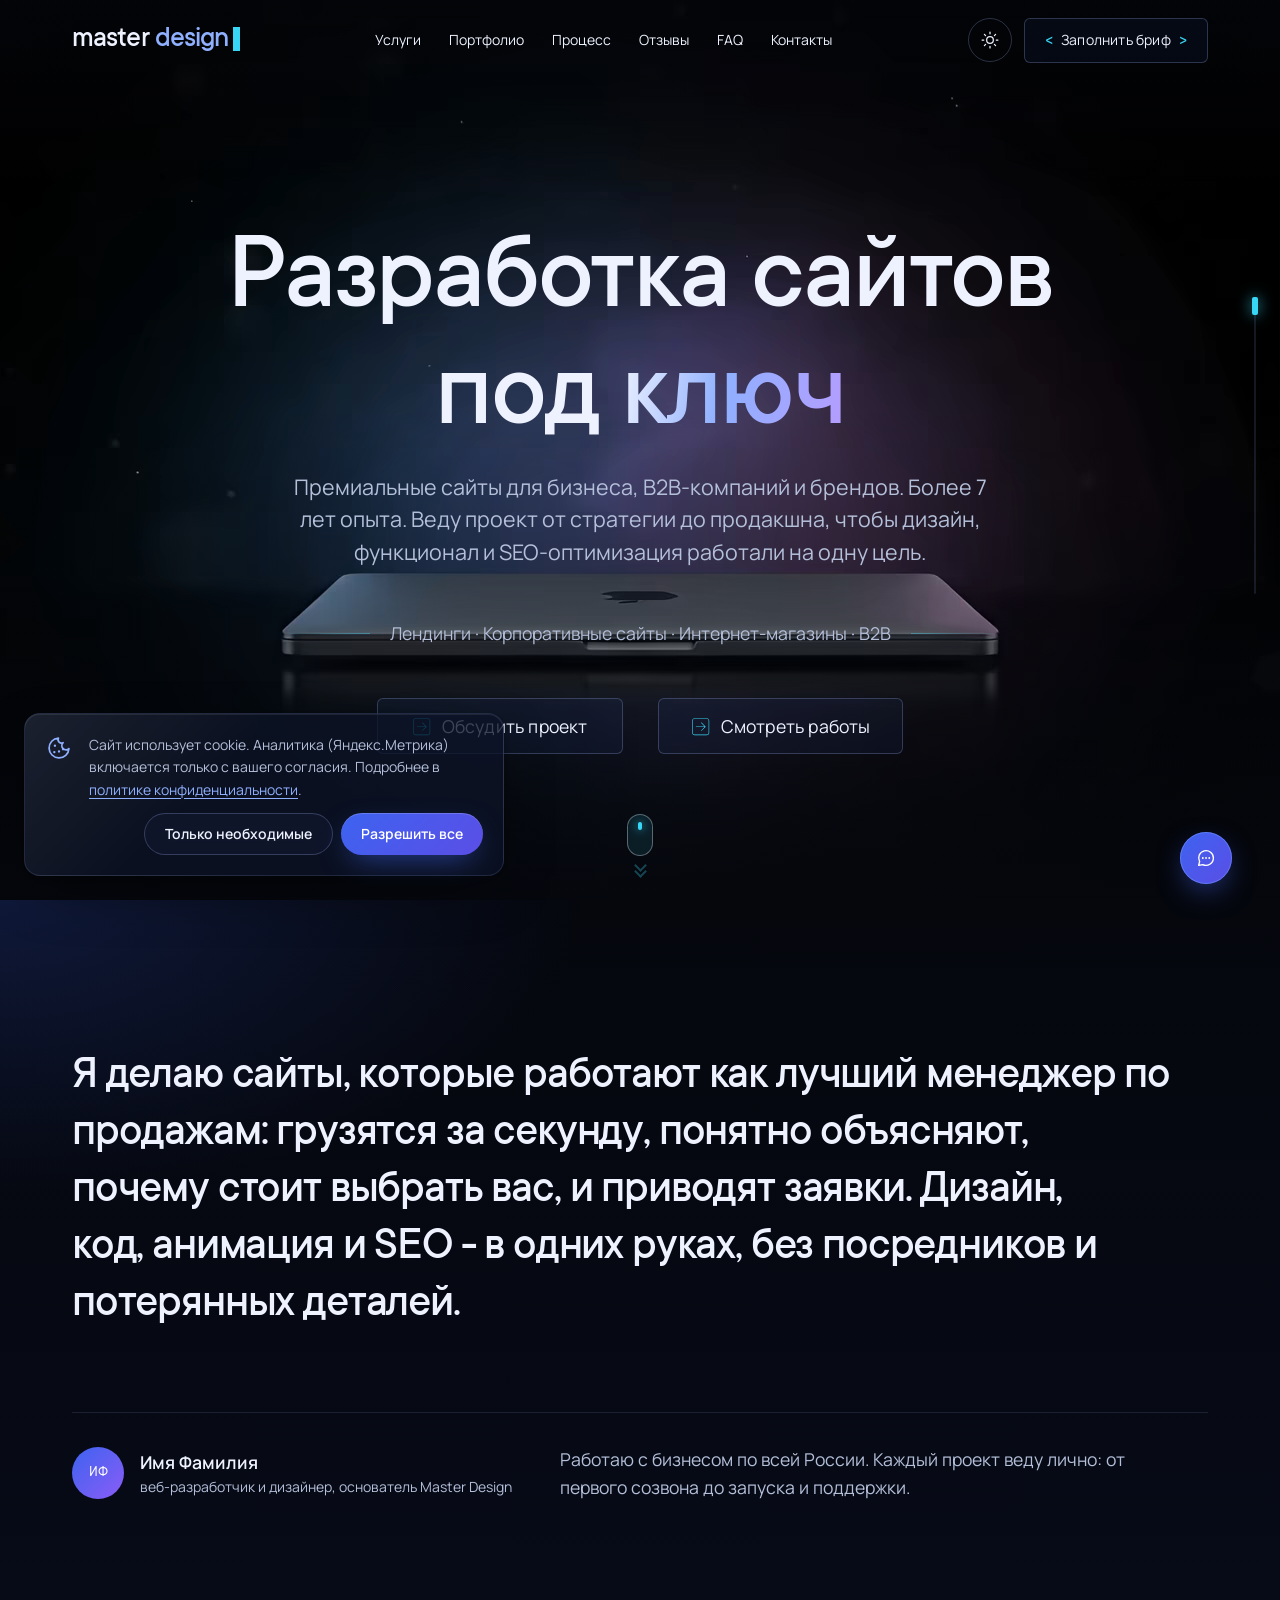
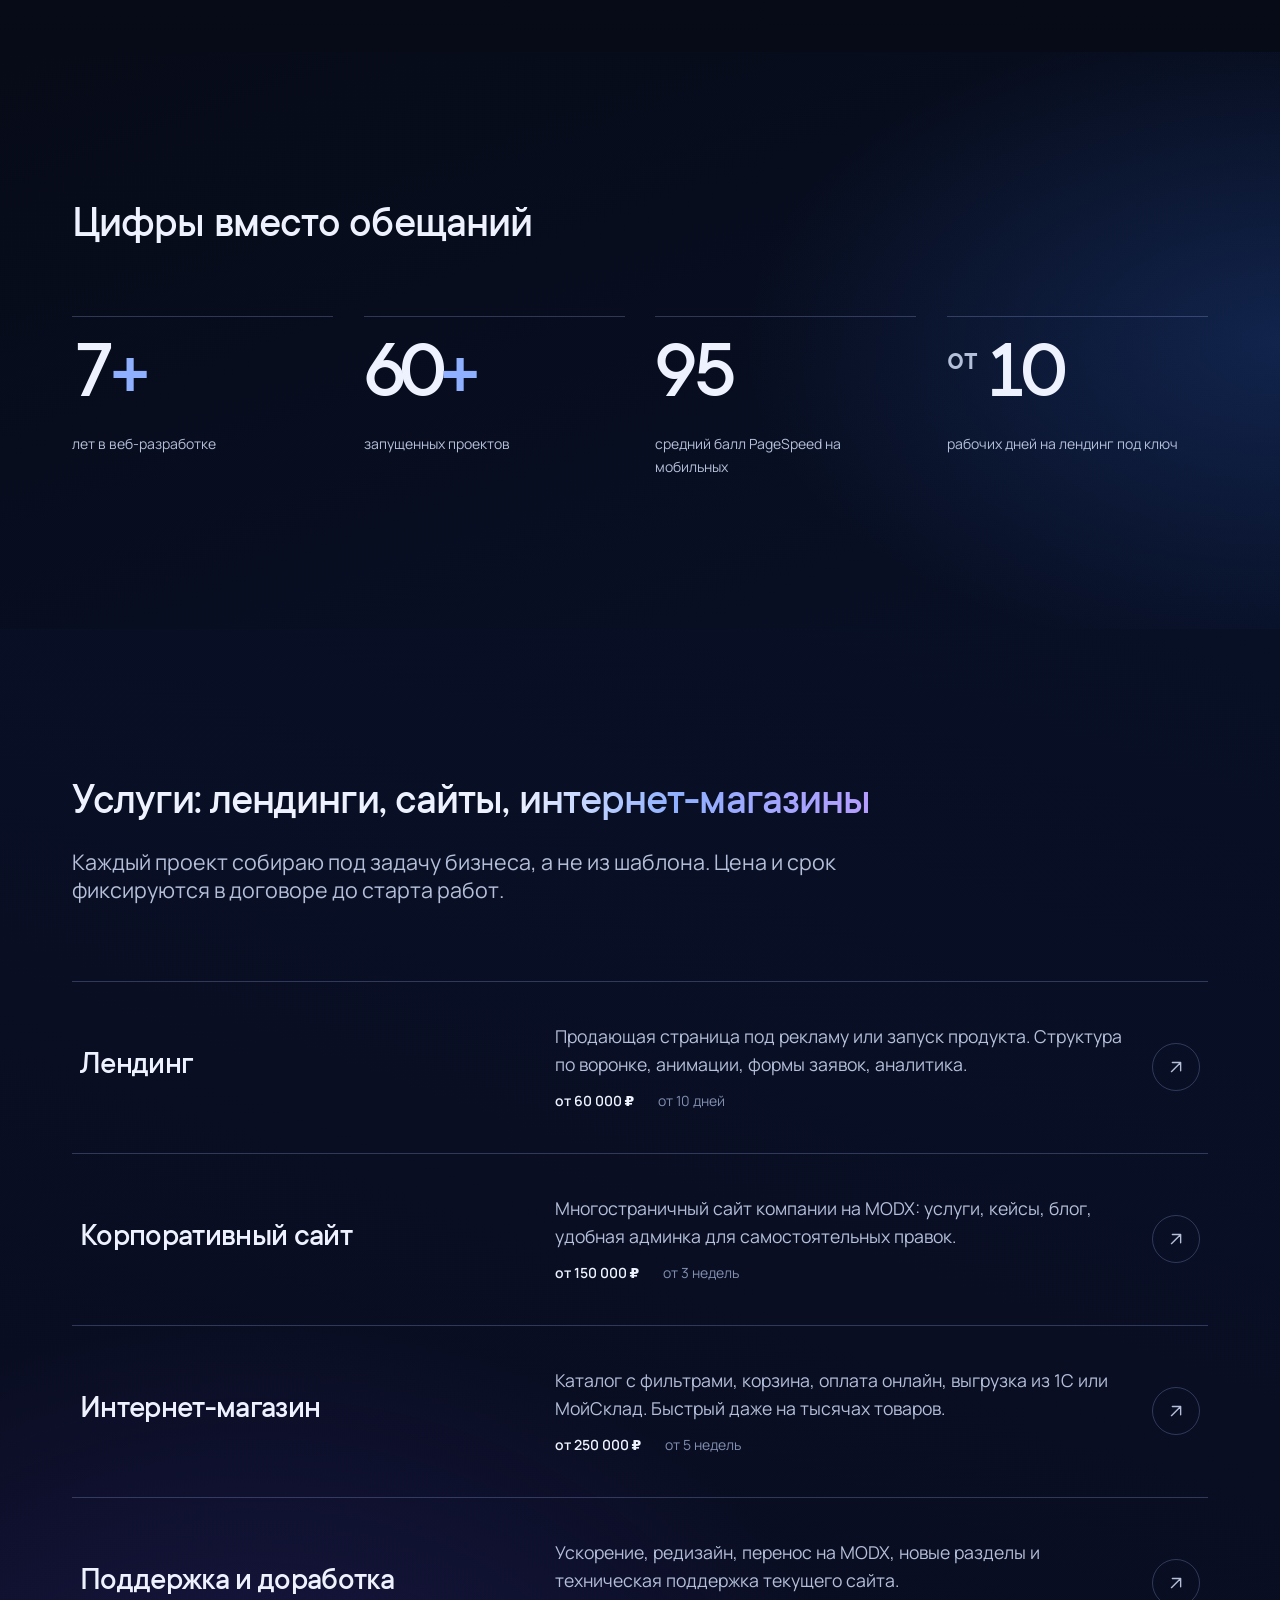
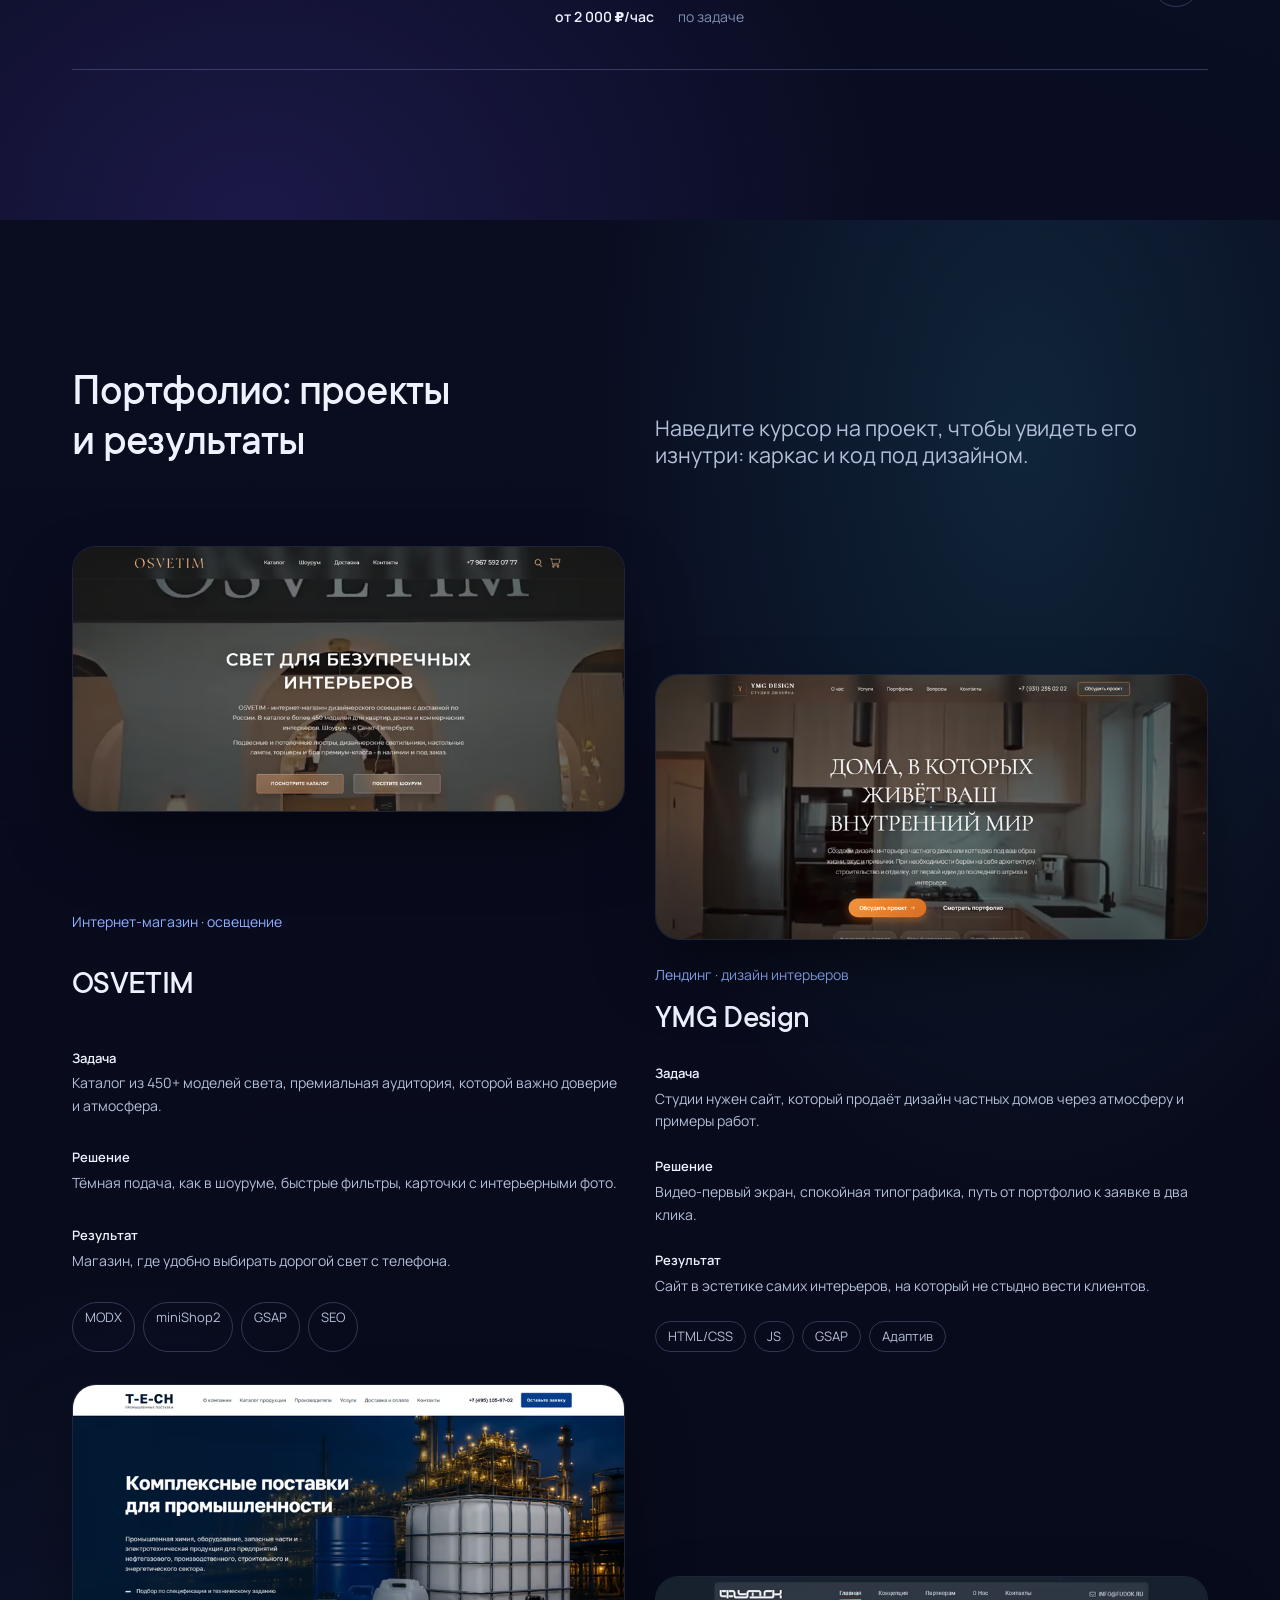
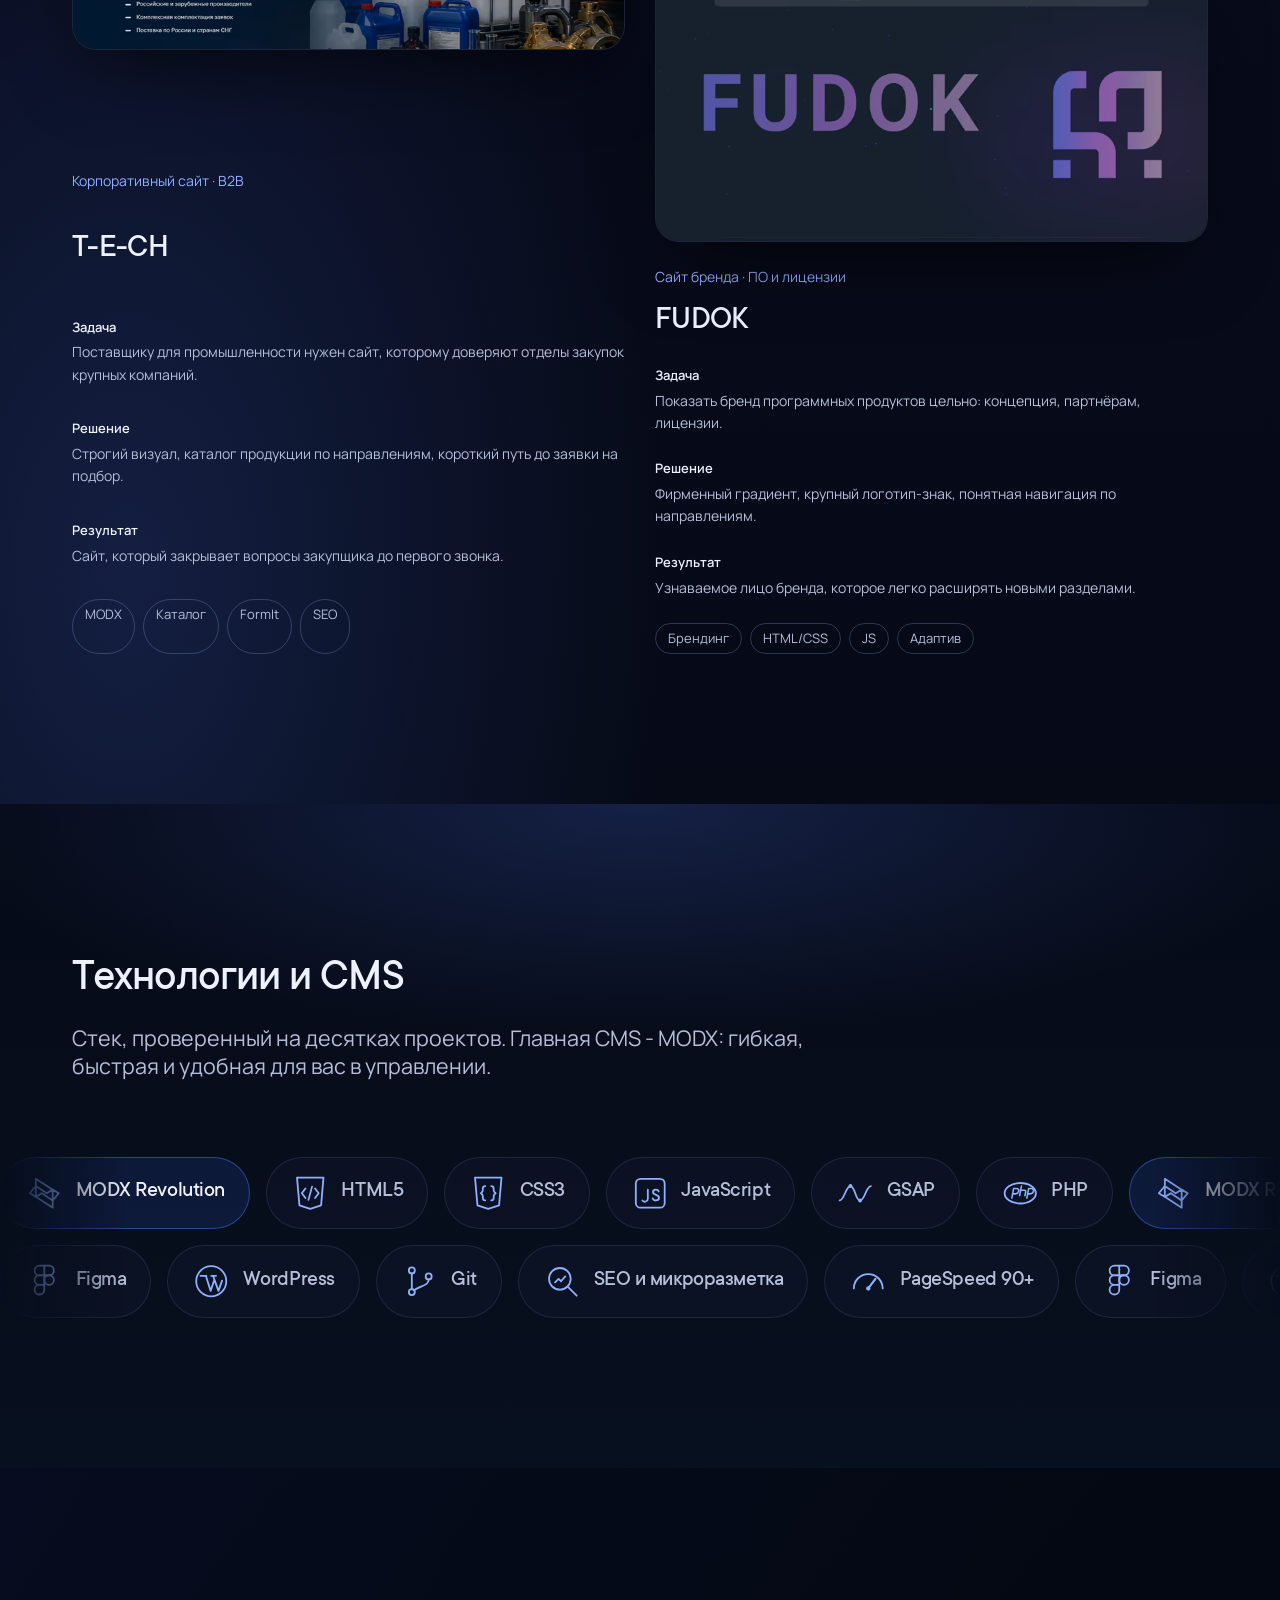
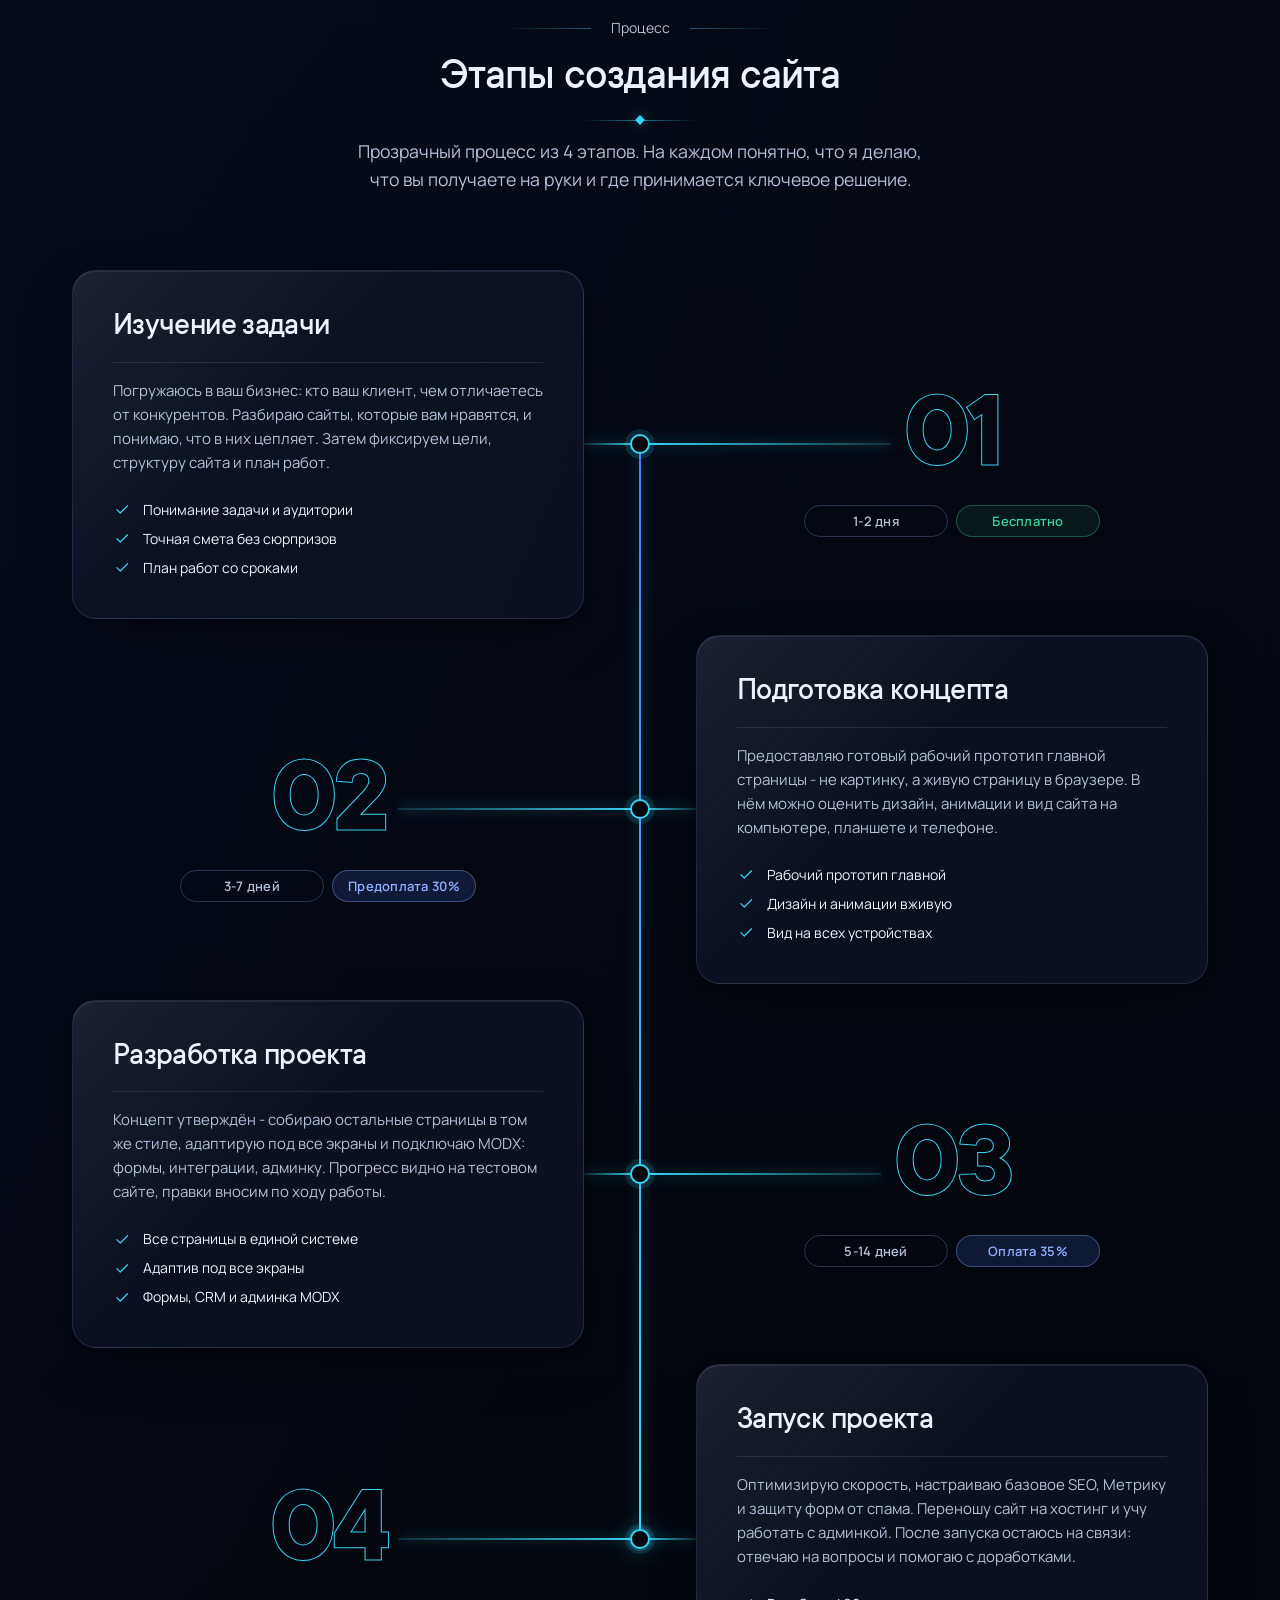
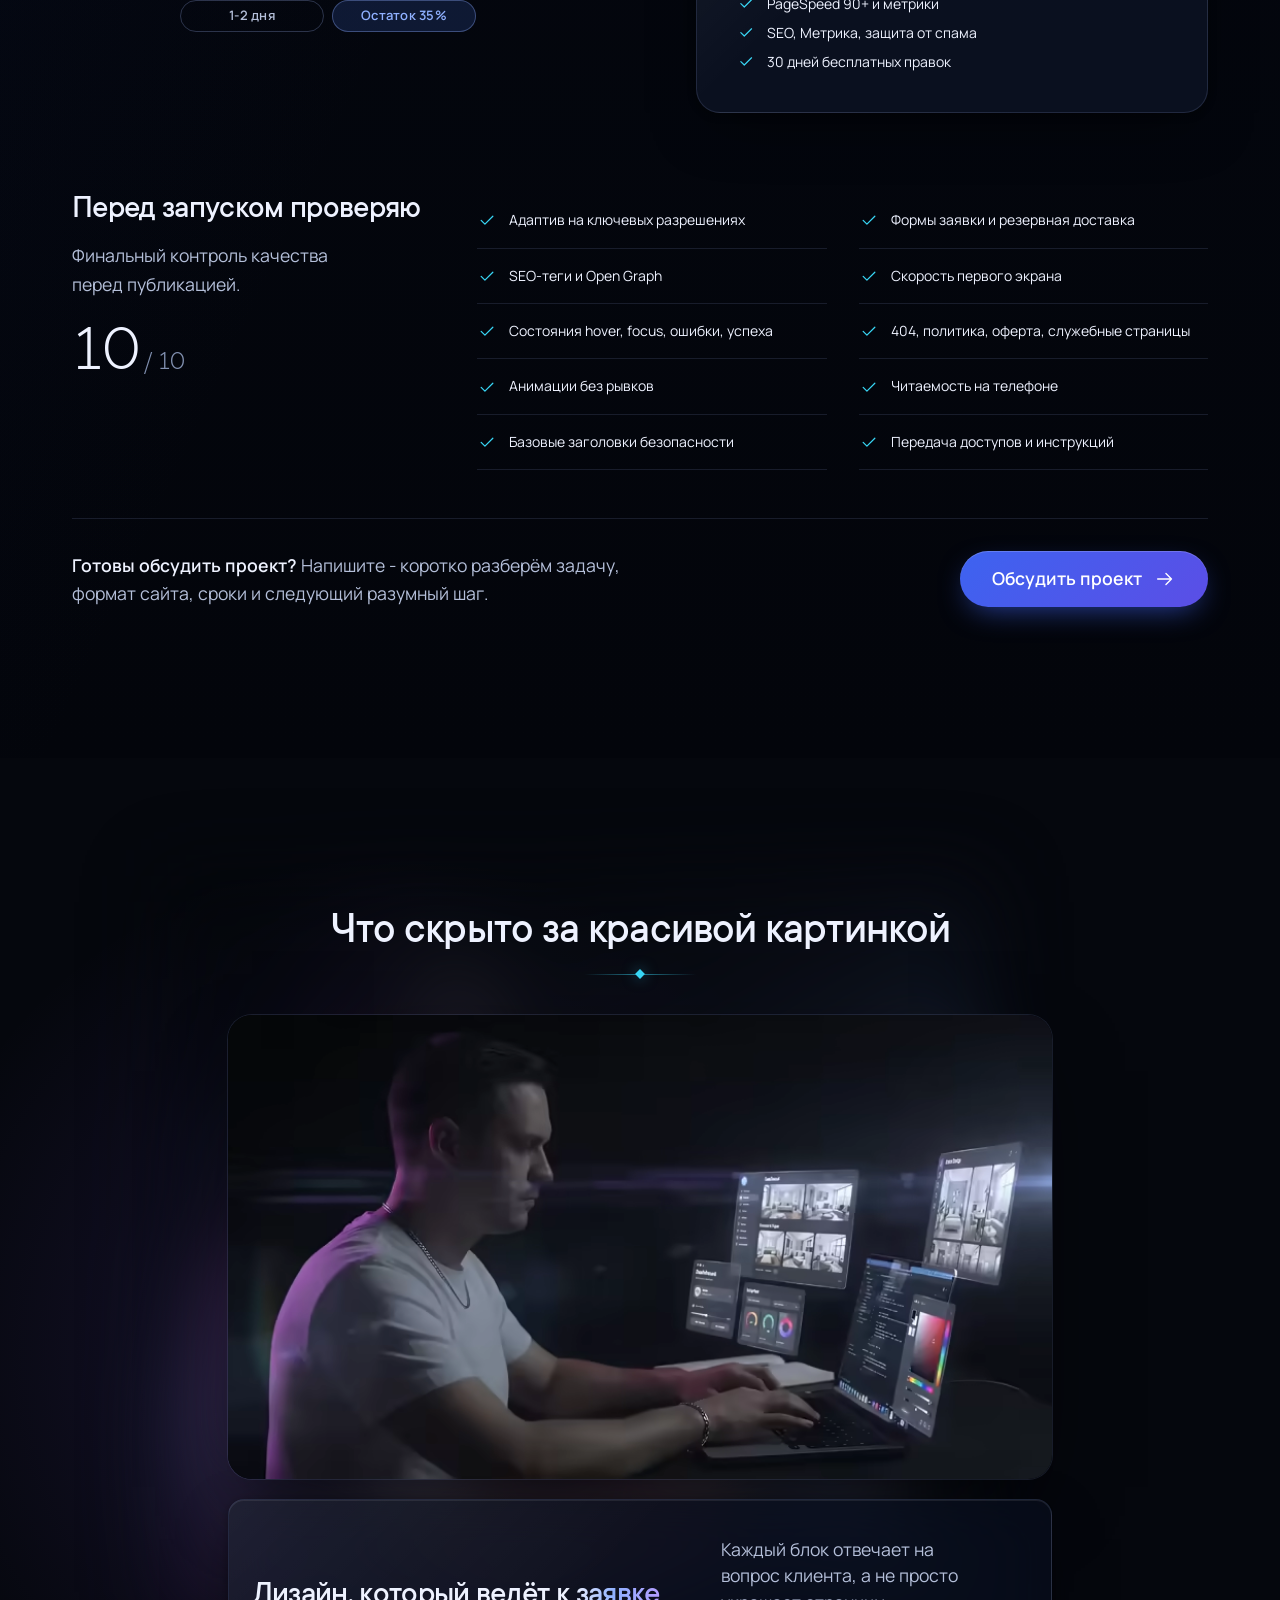
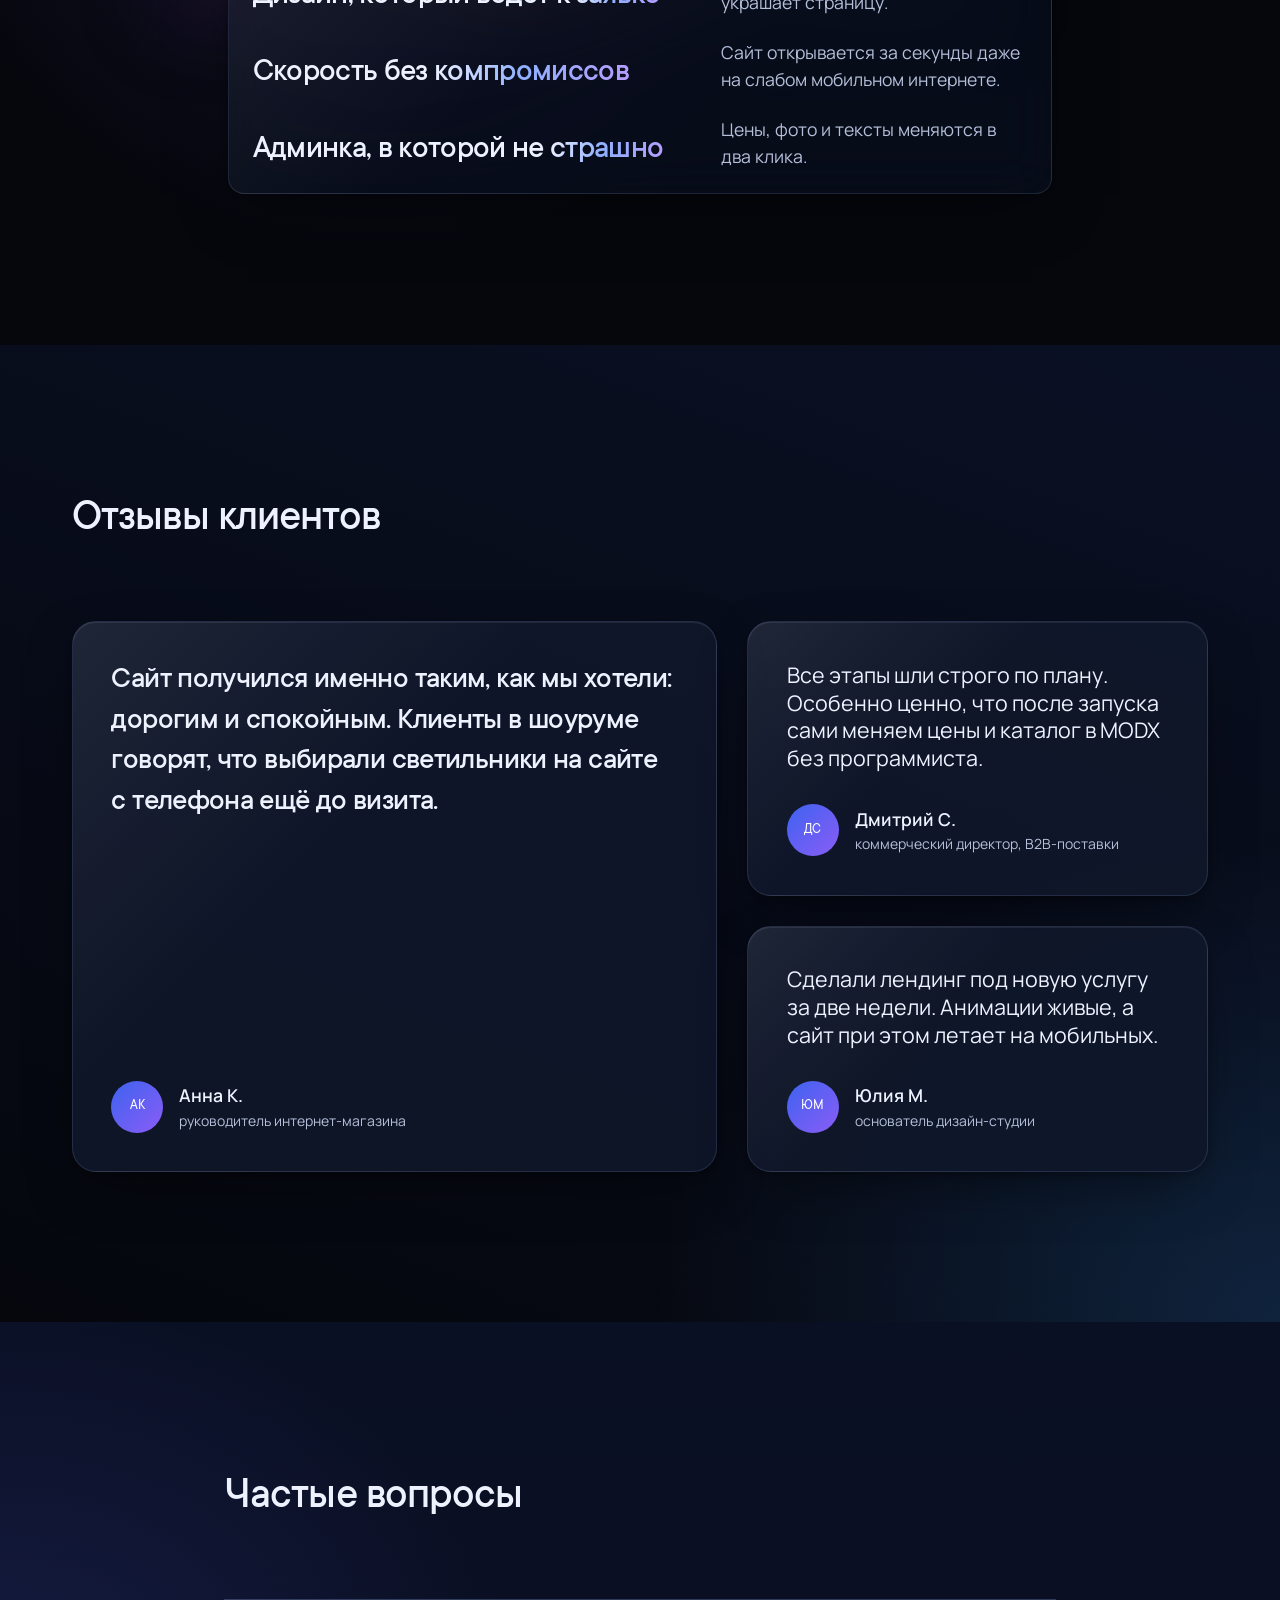
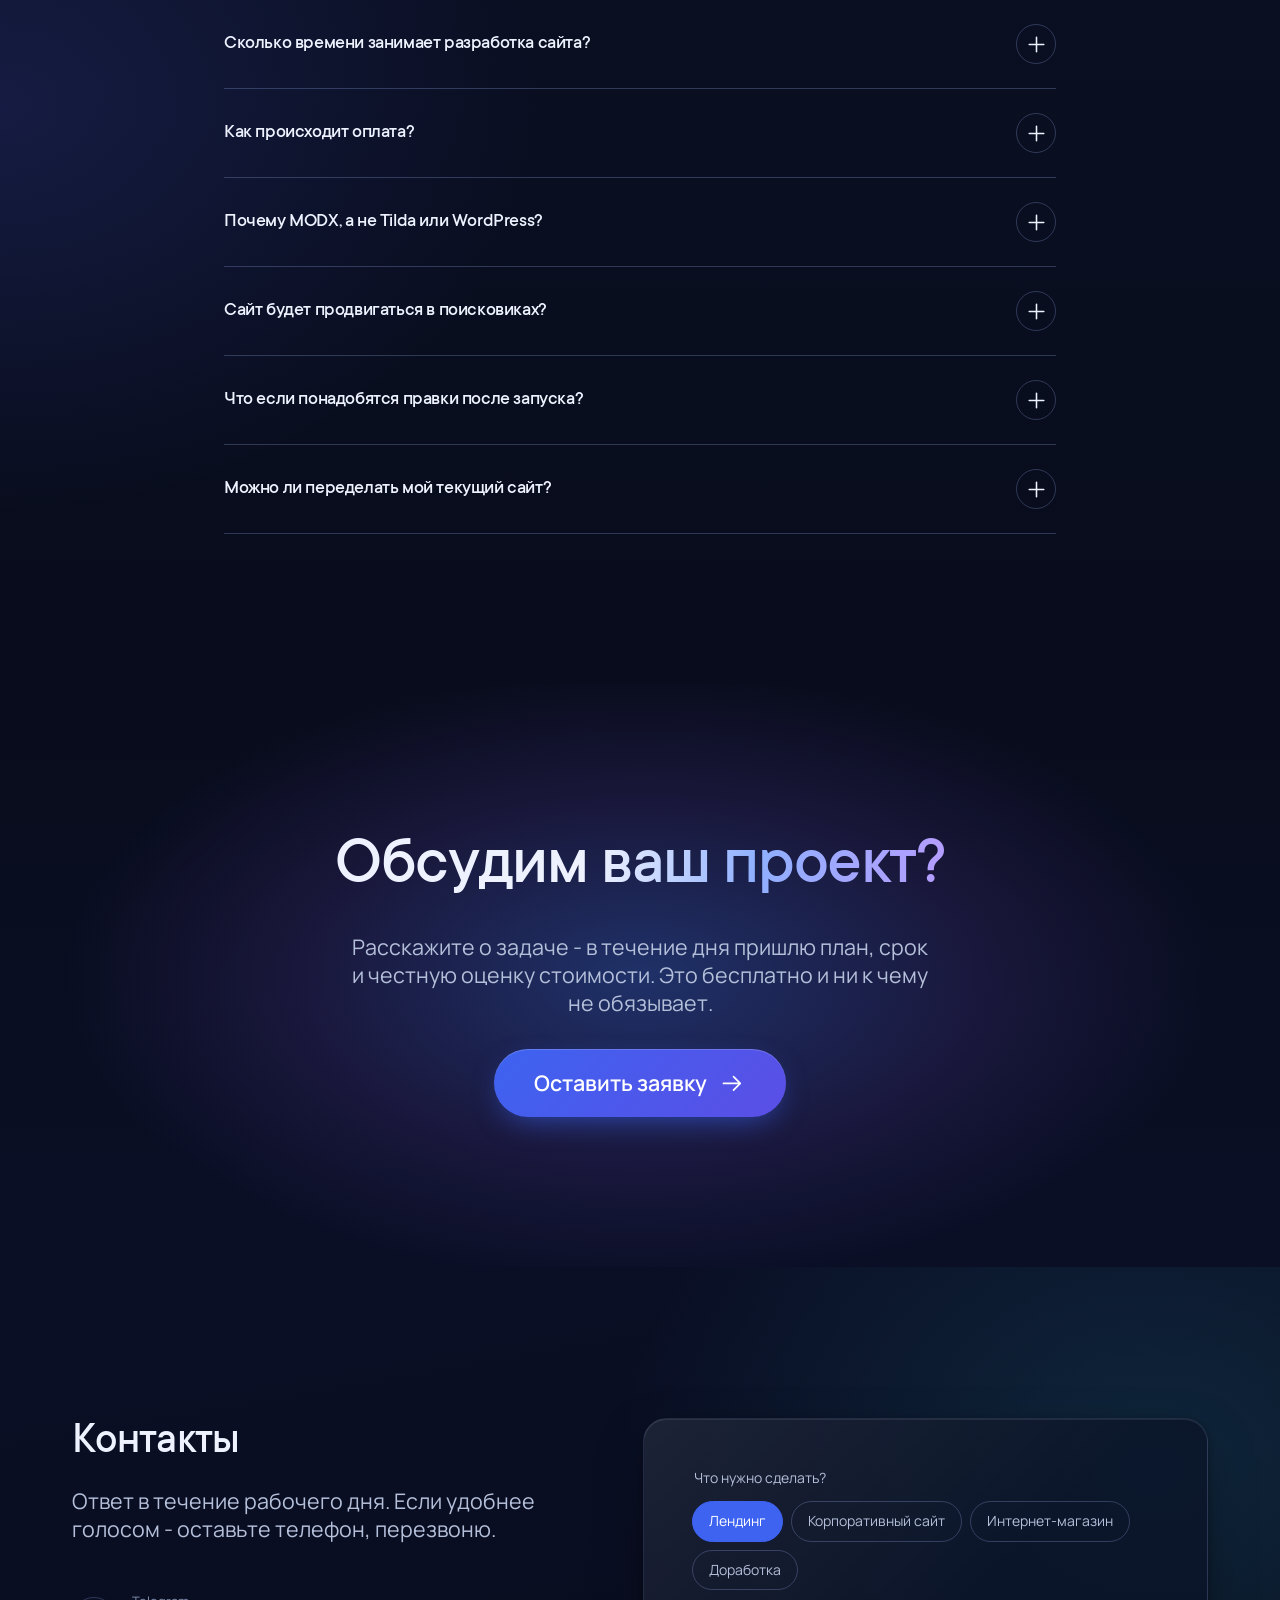
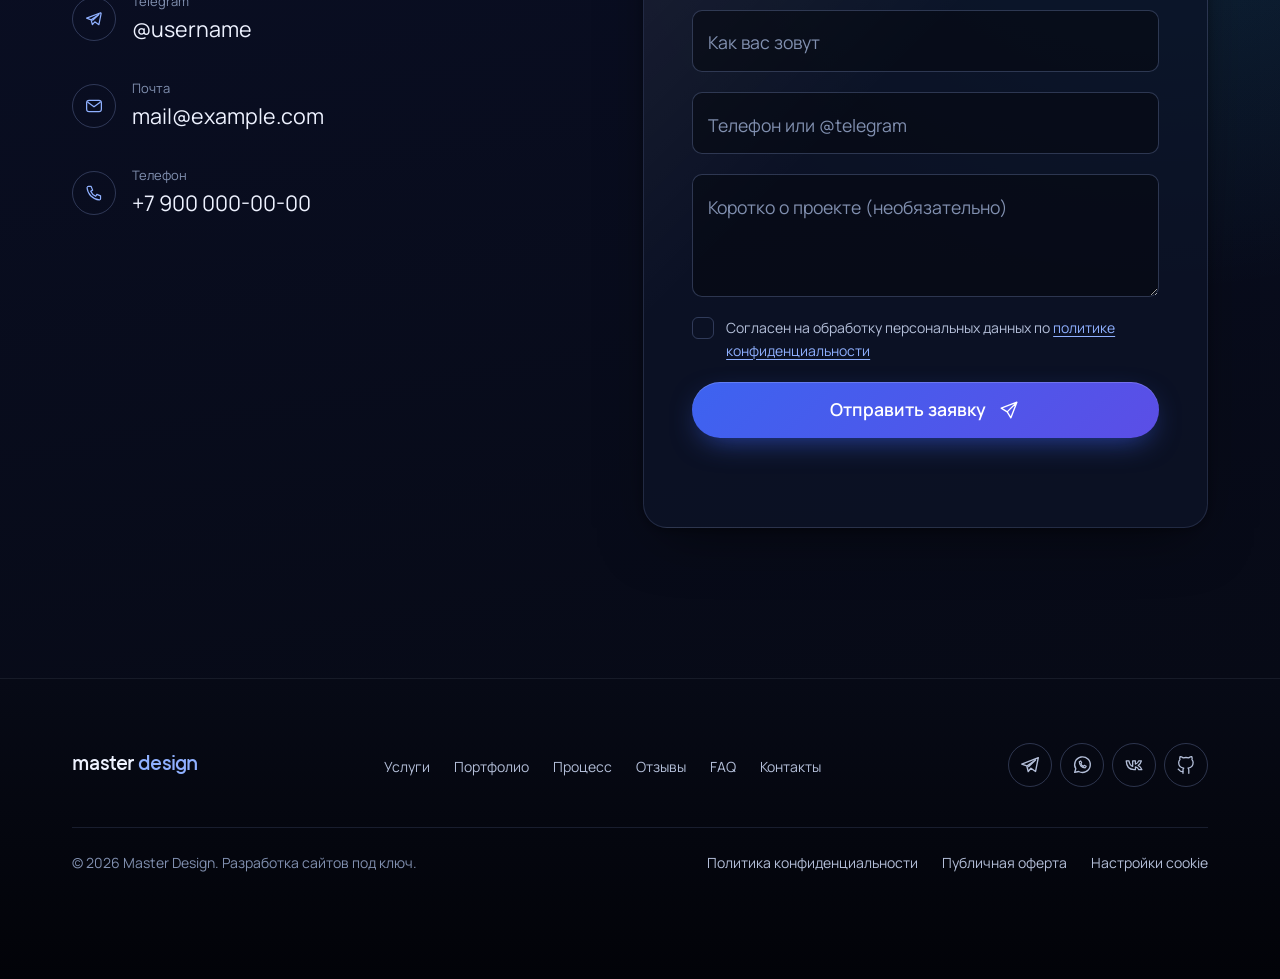
==== commit 828960a1: "White theme" ====
--- a/index.html
+++ b/index.html
@@ -4,9 +4,8 @@
   <!-- chunk:head-meta -->
   <meta charset="utf-8">
   <script>document.documentElement.classList.replace('no-js', 'js');</script>
-  <!-- СВЕТЛАЯ ТЕМА (отключена, вернуть вместе с theme-light.css и переключателем):
+  <!-- Тема ставится до отрисовки, иначе светлая мигнёт тёмной (переключатель - script.js -> setTheme) -->
   <script>try{if(localStorage.getItem('md-theme')==='light')document.documentElement.dataset.theme='light'}catch(e){}</script>
-  -->
   <meta name="viewport" content="width=device-width, initial-scale=1, viewport-fit=cover">
   <title>Разработка сайтов под ключ, лендингов и интернет-магазинов | Master Design</title>
   <meta name="description" content="Создаю сайты, лендинги и интернет-магазины под ключ: дизайн, анимация, адаптив, SEO-оптимизация и CMS MODX. Быстрые сайты с высоким баллом PageSpeed. Портфолио и сроки.">
@@ -74,11 +73,10 @@
 
   <!-- Стили блокирующие: навбар и первый экран видны сразу с первой отрисовки, без "выпрыгивания"
        после асинхронной подгрузки style.css -->
-  <link rel="stylesheet" href="design-tokens.css?v=20261018a">
-  <link rel="stylesheet" href="style.css?v=20261018a">
-  <!-- СВЕТЛАЯ ТЕМА (отключена):
-  <link rel="stylesheet" href="theme-light.css?v=20261018a">
-  -->
+  <link rel="stylesheet" href="design-tokens.css?v=20261018e">
+  <link rel="stylesheet" href="style.css?v=20261018e">
+  <!-- Светлая тема: переопределения под [data-theme="light"] -->
+  <link rel="stylesheet" href="theme-light.css?v=20261018e">
 
   <!-- chunk:head-schema -->
   <script type="application/ld+json">
@@ -142,7 +140,7 @@
   <script src="assets/js/vendor/ScrollTrigger.min.js" defer></script>
   <script src="assets/js/vendor/ScrollSmoother.min.js" defer></script>
   <script src="assets/js/vendor/SplitText.min.js" defer></script>
-  <script src="script.js?v=20261018a" defer></script>
+  <script src="script.js?v=20261018e" defer></script>
 </head>
 <body>
   <!-- chunk:preloader -->
@@ -167,6 +165,8 @@
     <symbol id="i-alert" viewBox="0 0 24 24"><circle cx="12" cy="12" r="9" fill="none" stroke="currentColor" stroke-width="1.5"/><path d="M12 7.5v5.5M12 16.5h.01" stroke="currentColor" stroke-width="1.8" stroke-linecap="round"/></symbol>
     <symbol id="i-chat" viewBox="0 0 24 24"><path d="M20 12a8 8 0 0 1-11.6 7.1L4 20l1-4.2A8 8 0 1 1 20 12Z" fill="none" stroke="currentColor" stroke-width="1.5" stroke-linejoin="round"/><path d="M8.5 12h.01M12 12h.01M15.5 12h.01" stroke="currentColor" stroke-width="2" stroke-linecap="round"/></symbol>
     <symbol id="i-send" viewBox="0 0 24 24"><path d="M20.5 3.5 10 14M20.5 3.5 14 20.5l-4-6.5-6.5-4 17-6.5Z" fill="none" stroke="currentColor" stroke-width="1.5" stroke-linejoin="round"/></symbol>
+    <symbol id="i-sun" viewBox="0 0 24 24"><circle cx="12" cy="12" r="4" fill="none" stroke="currentColor" stroke-width="1.5"/><path d="M12 2.5v2M12 19.5v2M2.5 12h2M19.5 12h2M5.3 5.3l1.4 1.4M17.3 17.3l1.4 1.4M5.3 18.7l1.4-1.4M17.3 6.7l1.4-1.4" fill="none" stroke="currentColor" stroke-width="1.5" stroke-linecap="round"/></symbol>
+    <symbol id="i-moon" viewBox="0 0 24 24"><path d="M20 14.5A8 8 0 1 1 9.5 4a6.5 6.5 0 0 0 10.5 10.5Z" fill="none" stroke="currentColor" stroke-width="1.5" stroke-linejoin="round"/></symbol>
     <symbol id="i-mail" viewBox="0 0 24 24"><rect x="3" y="5" width="18" height="14" rx="3" fill="none" stroke="currentColor" stroke-width="1.5"/><path d="m4 7 8 6 8-6" fill="none" stroke="currentColor" stroke-width="1.5" stroke-linejoin="round"/></symbol>
     <symbol id="i-phone" viewBox="0 0 24 24"><path d="M5 4h3.5l1.8 4.5-2.3 1.4a11 11 0 0 0 6.1 6.1l1.4-2.3L20 15.5V19a1.5 1.5 0 0 1-1.6 1.5A16.5 16.5 0 0 1 3.5 5.6 1.5 1.5 0 0 1 5 4Z" fill="none" stroke="currentColor" stroke-width="1.5" stroke-linejoin="round"/></symbol>
     <symbol id="i-telegram" viewBox="0 0 24 24"><path d="M21 4 3 11l5.5 2L10 19l3-3.5 5 3.5L21 4ZM8.5 13 18 6.5 10 14" fill="none" stroke="currentColor" stroke-width="1.5" stroke-linejoin="round"/></symbol>
@@ -219,9 +219,10 @@
   <!-- chunk:navbar -->
   <header class="navbar js-navbar">
     <div class="navbar__inner container">
-      <!-- Только мобильный: открывает попап связи (обработчик по .js-contact-popup - TODO) -->
-      <button class="navbar__mail js-contact-popup" type="button" aria-label="Написать мне" aria-haspopup="dialog">
-        <svg class="icon" aria-hidden="true"><use href="#i-mail"/></svg>
+      <!-- Переключатель темы, мобильный (слева от лого). Десктопный - в .navbar__actions -->
+      <button class="theme-switch navbar__theme js-theme-toggle" type="button" aria-pressed="false" aria-label="Светлая тема">
+        <svg class="icon theme-switch__sun" aria-hidden="true"><use href="#i-sun"/></svg>
+        <svg class="icon theme-switch__moon" aria-hidden="true"><use href="#i-moon"/></svg>
       </button>
 
       <a class="navbar__logo" href="#hero">
@@ -256,6 +257,10 @@
       </nav>
 
       <div class="navbar__actions">
+        <button class="theme-switch navbar__theme navbar__theme--desktop js-theme-toggle" type="button" aria-pressed="false" aria-label="Светлая тема">
+          <svg class="icon theme-switch__sun" aria-hidden="true"><use href="#i-sun"/></svg>
+          <svg class="icon theme-switch__moon" aria-hidden="true"><use href="#i-moon"/></svg>
+        </button>
         <a class="navbar__cta nav-cta" href="#contacts"><span class="nav-cta__bracket nav-cta__bracket--open" aria-hidden="true">&lt;</span><span class="nav-cta__label">Заполнить бриф</span><span class="nav-cta__bracket nav-cta__bracket--close" aria-hidden="true">&gt;</span></a>
         <button class="navbar__burger burger js-burger" type="button" aria-expanded="false" aria-controls="site-nav" aria-label="Открыть меню">
           <span class="burger__line"></span>
@@ -915,13 +920,6 @@
   </div>
 
   <!-- chunk:floating -->
-  <!-- СВЕТЛАЯ ТЕМА (отключена): переключатель
-  <button class="theme-toggle js-theme-toggle" type="button" aria-pressed="false" aria-label="Светлая тема">
-    <span class="theme-toggle__track" aria-hidden="true"><span class="theme-toggle__thumb"></span></span>
-    <span class="theme-toggle__label" aria-hidden="true"><span class="theme-toggle__dark">Тёмная</span><span class="theme-toggle__light">Светлая</span></span>
-  </button>
-  -->
-
   <button class="to-top js-to-top" type="button" aria-label="Наверх">
     <svg class="icon" aria-hidden="true"><use href="#i-arrow-up"/></svg>
   </button>
--- a/style.css
+++ b/style.css
@@ -868,8 +868,9 @@
   z-index: 3;
 }
 
-/* Мобильный навбар: конверт | лого по центру | бургер. Оверлей .nav fixed и в сетке места не занимает */
-.navbar__mail {
+/* Мобильный навбар: тема | лого по центру | бургер. Оверлей .nav fixed и в сетке места не занимает */
+.navbar__theme {
+  position: relative;
   display: grid;
   place-content: center;
   width: 44px;
@@ -880,13 +881,36 @@
   transition: border-color var(--duration-hover) var(--ease-hover);
 }
 
-.navbar__mail .icon {
+.theme-switch .icon {
+  grid-area: 1 / 1;
   width: 20px;
   height: 20px;
-}
-
-.navbar__mail:hover {
+  transition: opacity var(--duration-hover) var(--ease-hover), transform var(--duration-hover) var(--ease-spring);
+}
+
+.navbar__theme:hover {
   border-color: var(--color-accent-3);
+}
+
+.navbar__theme:focus-visible {
+  outline: none;
+  box-shadow: var(--focus-ring);
+}
+
+/* Тёмная тема - солнце (включить светлую), светлая - луна */
+.theme-switch__moon,
+[data-theme="light"] .theme-switch__sun {
+  opacity: 0;
+  transform: rotate(-90deg) scale(0.6);
+}
+
+[data-theme="light"] .theme-switch__moon {
+  opacity: 1;
+  transform: none;
+}
+
+.navbar__theme--desktop {
+  display: none;
 }
 
 @media (max-width: 1023px) {
@@ -895,7 +919,7 @@
     grid-template-columns: 1fr auto 1fr;
   }
 
-  .navbar__mail {
+  .navbar__theme {
     justify-self: start;
   }
 
@@ -3511,11 +3535,19 @@
   will-change: transform;
 }
 
-/* Слабый Android: пятна остаются на месте, но не двигаются - бесконечная анимация трёх огромных
-   слоёв шла всё время, даже когда их не видно. Движение и так очень медленное (48-62 с на цикл) */
+/* Сенсорные устройства и слабый Android: пятна остаются на месте, но не двигаются - бесконечная
+   анимация трёх огромных слоёв шла всё время, даже когда их не видно. Движение и так очень
+   медленное (48-62 с на цикл), на телефоне разницы не видно */
 .lite-android .bg-mesh__blob {
   animation: none !important;
   will-change: auto;
+}
+
+@media (hover: none) {
+  .bg-mesh__blob {
+    animation: none !important;
+    will-change: auto;
+  }
 }
 
 .bg-mesh__blob--1 { top: -25vmax; left: -20vmax; background: radial-gradient(circle, rgba(79, 124, 255, 0.13), transparent 65%); animation: drift-1 48s ease-in-out infinite alternate; }
@@ -3613,10 +3645,14 @@
 }
 
 @media (min-width: 1024px) {
-  .navbar__mail,
+  .navbar__theme,
   .navbar__burger,
   .navbar__progress {
     display: none;
+  }
+
+  .navbar__theme--desktop {
+    display: grid;
   }
 
   .navbar__cta {
--- a/theme-light.css
+++ b/theme-light.css
@@ -1,5 +1,5 @@
 /* ==========================================================================
-   ТЕСТ: светлая тема. Включается атрибутом data-theme="light" на <html>
+   Светлая тема. Включается атрибутом data-theme="light" на <html>
    (переключатель .js-theme-toggle, script.js -> setTheme). Тёмная тема не затрагивается.
    1) переопределение токенов design-tokens.css  2) места, где цвет зашит в style.css
    ========================================================================== */
@@ -189,50 +189,3 @@
 .theme-switching *::after {
   transition: background-color 0.4s ease, color 0.4s ease, border-color 0.4s ease !important;
 }
-
-/* ---------- Тестовый переключатель ---------- */
-.theme-toggle {
-  position: fixed;
-  left: var(--space-4);
-  top: calc(var(--navbar-h) + var(--space-2));
-  z-index: var(--z-floating);
-  display: inline-flex;
-  align-items: center;
-  gap: var(--space-2);
-  padding: 6px 12px 6px 6px;
-  font: var(--fw-medium) var(--fs-caption) / 1 var(--font-body);
-  color: var(--color-text-primary);
-  background: var(--glass-bg-strong);
-  border: var(--glass-border);
-  border-radius: var(--radius-pill);
-  box-shadow: var(--shadow-md);
-  -webkit-backdrop-filter: blur(12px);
-  backdrop-filter: blur(12px);
-  cursor: pointer;
-}
-
-.theme-toggle__track {
-  position: relative;
-  width: 36px;
-  height: 20px;
-  border-radius: var(--radius-pill);
-  background: var(--color-surface-3);
-  border: 1px solid var(--color-line-strong);
-}
-
-.theme-toggle__thumb {
-  position: absolute;
-  top: 2px;
-  left: 2px;
-  width: 14px;
-  height: 14px;
-  border-radius: 50%;
-  background: var(--color-accent);
-  transition: transform var(--duration-hover) var(--ease-hover);
-}
-
-.theme-toggle[aria-pressed="true"] .theme-toggle__thumb { transform: translateX(16px); }
-.theme-toggle__light,
-.theme-toggle[aria-pressed="true"] .theme-toggle__dark { display: none; }
-.theme-toggle[aria-pressed="true"] .theme-toggle__light { display: inline; }
-.theme-toggle:focus-visible { outline: none; box-shadow: var(--focus-ring); }
